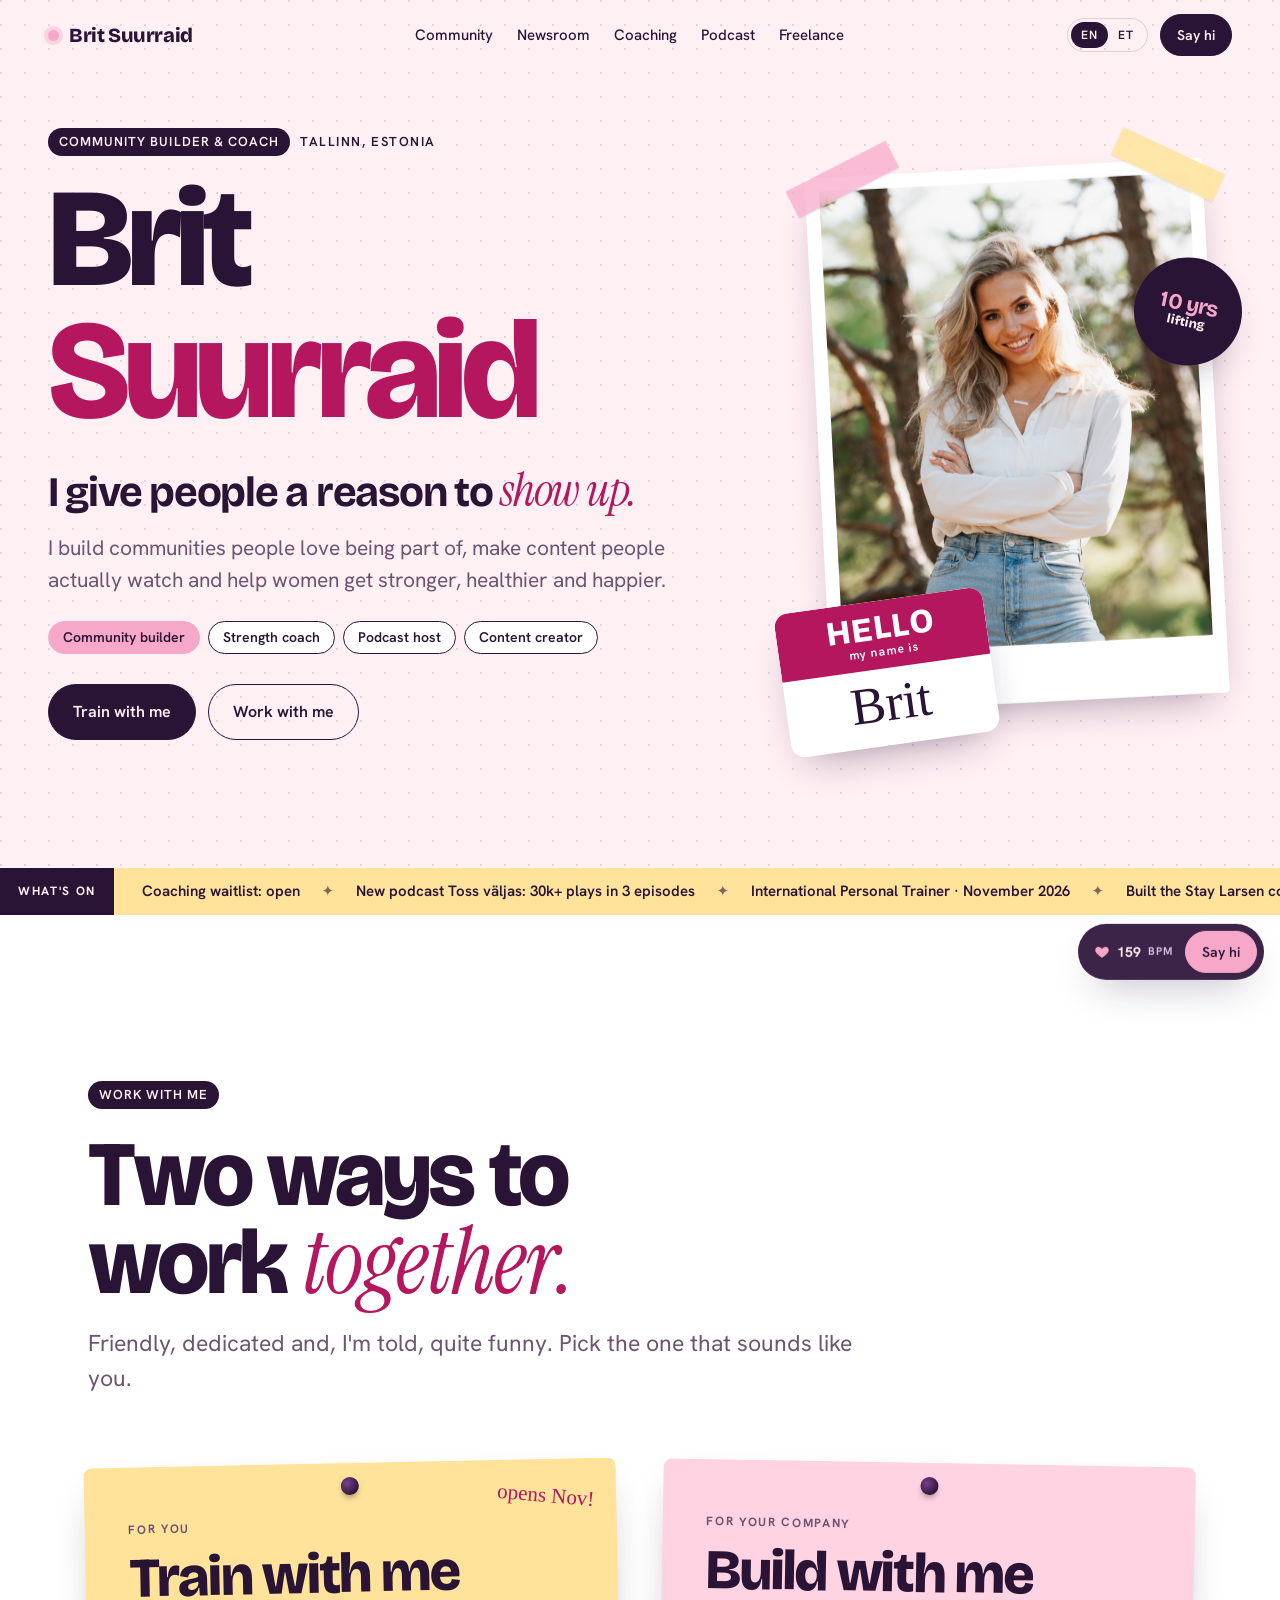
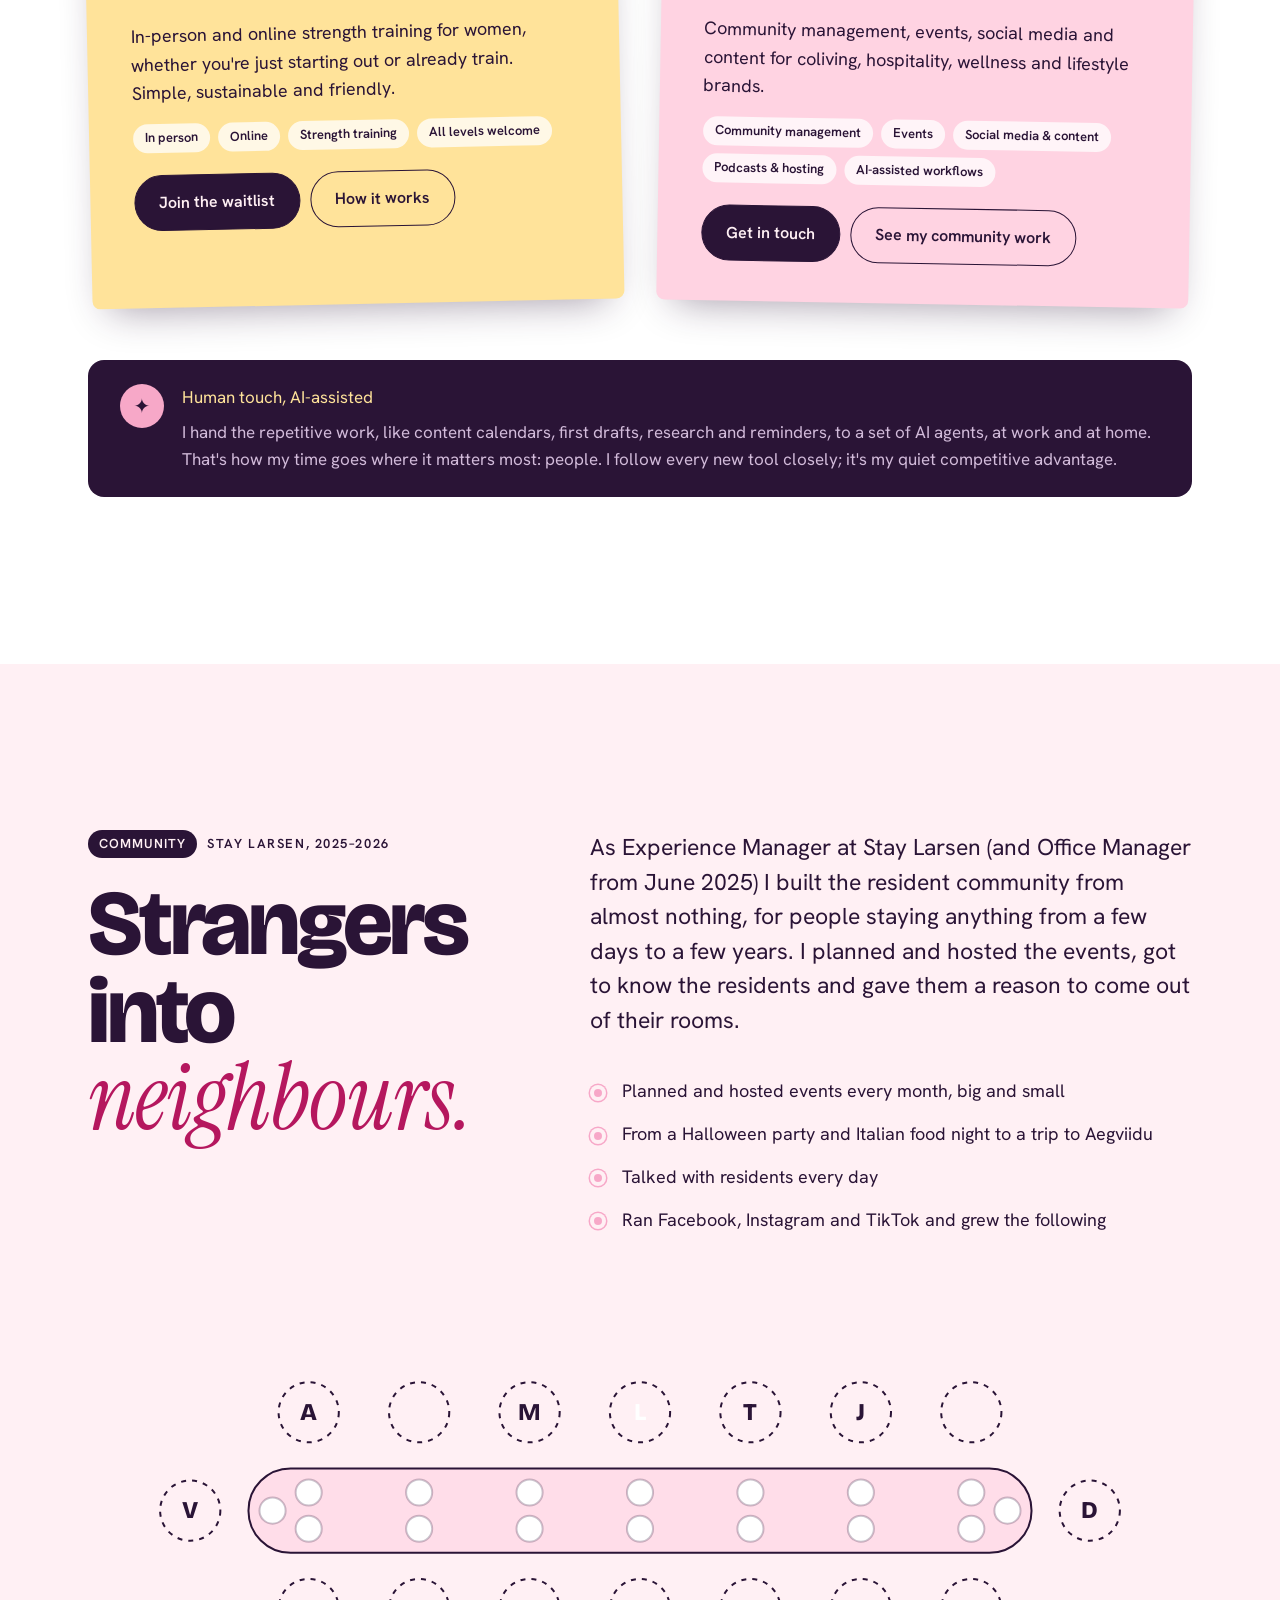
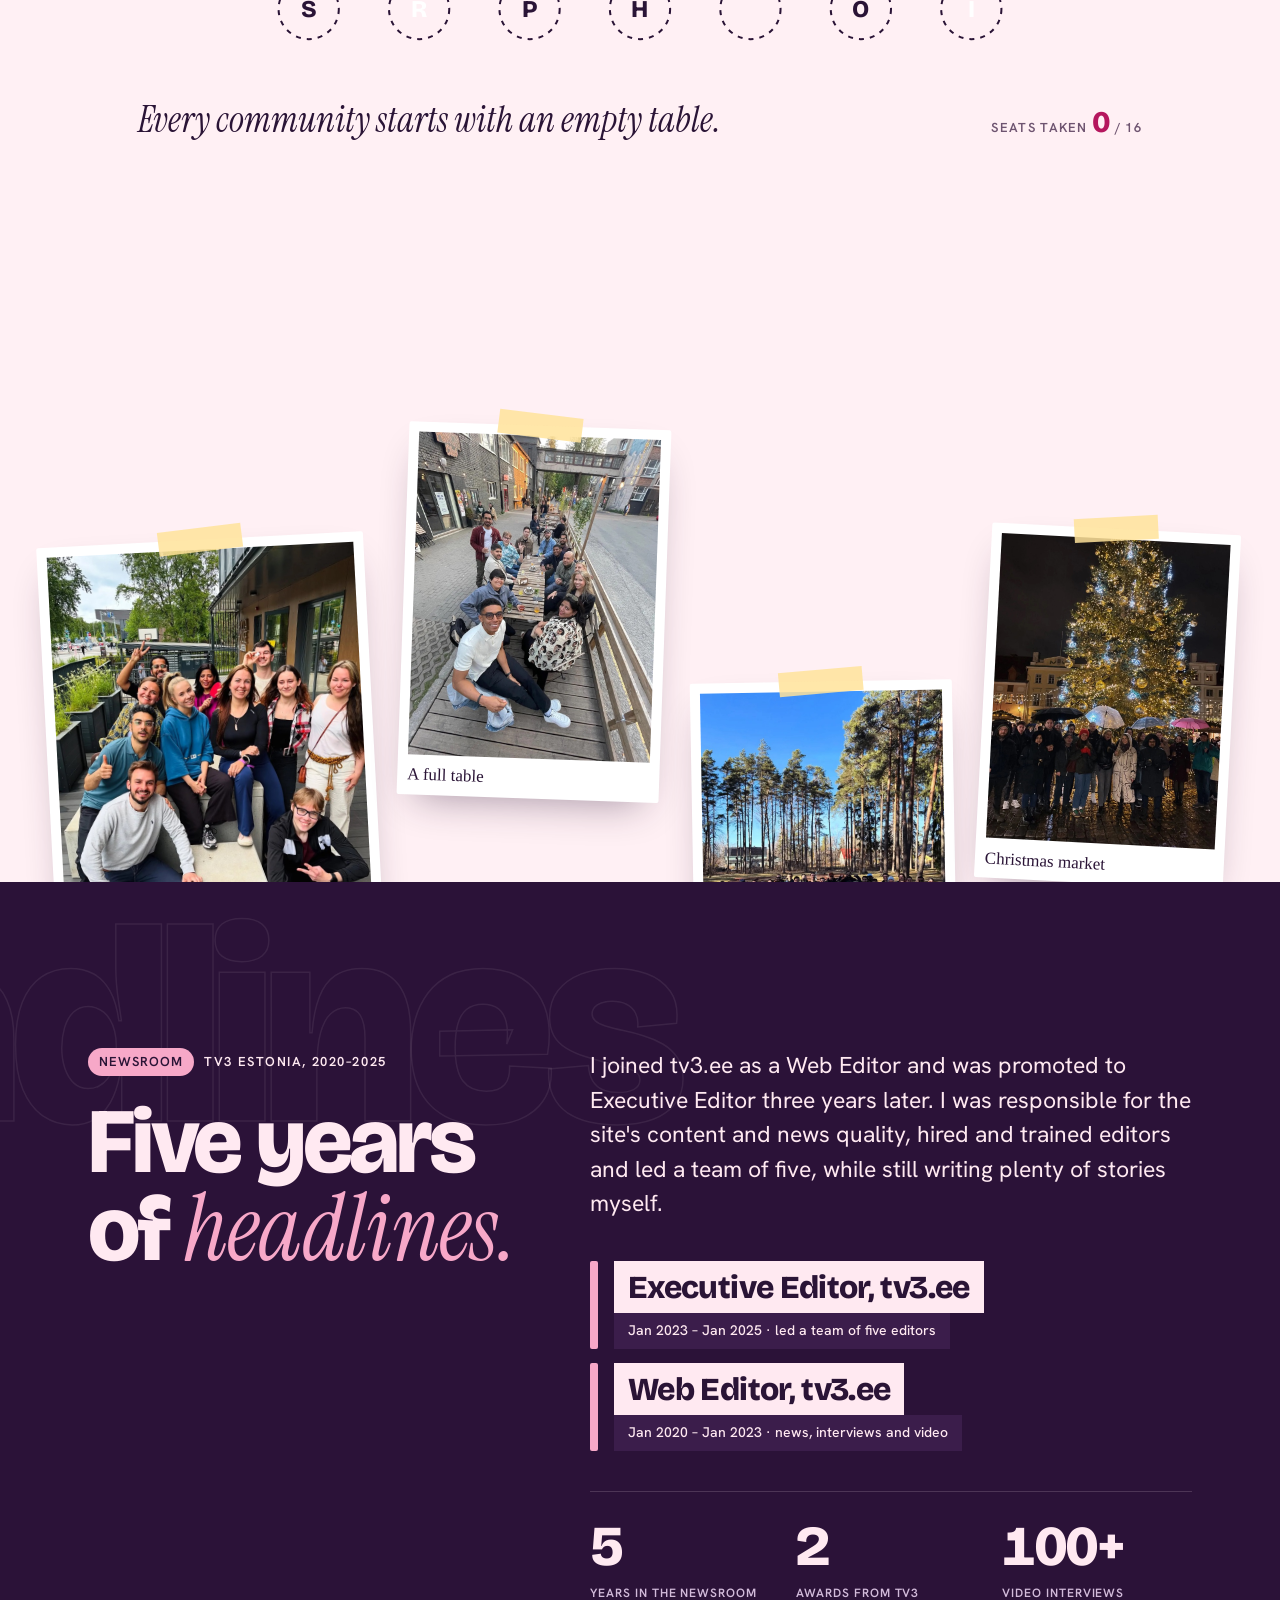
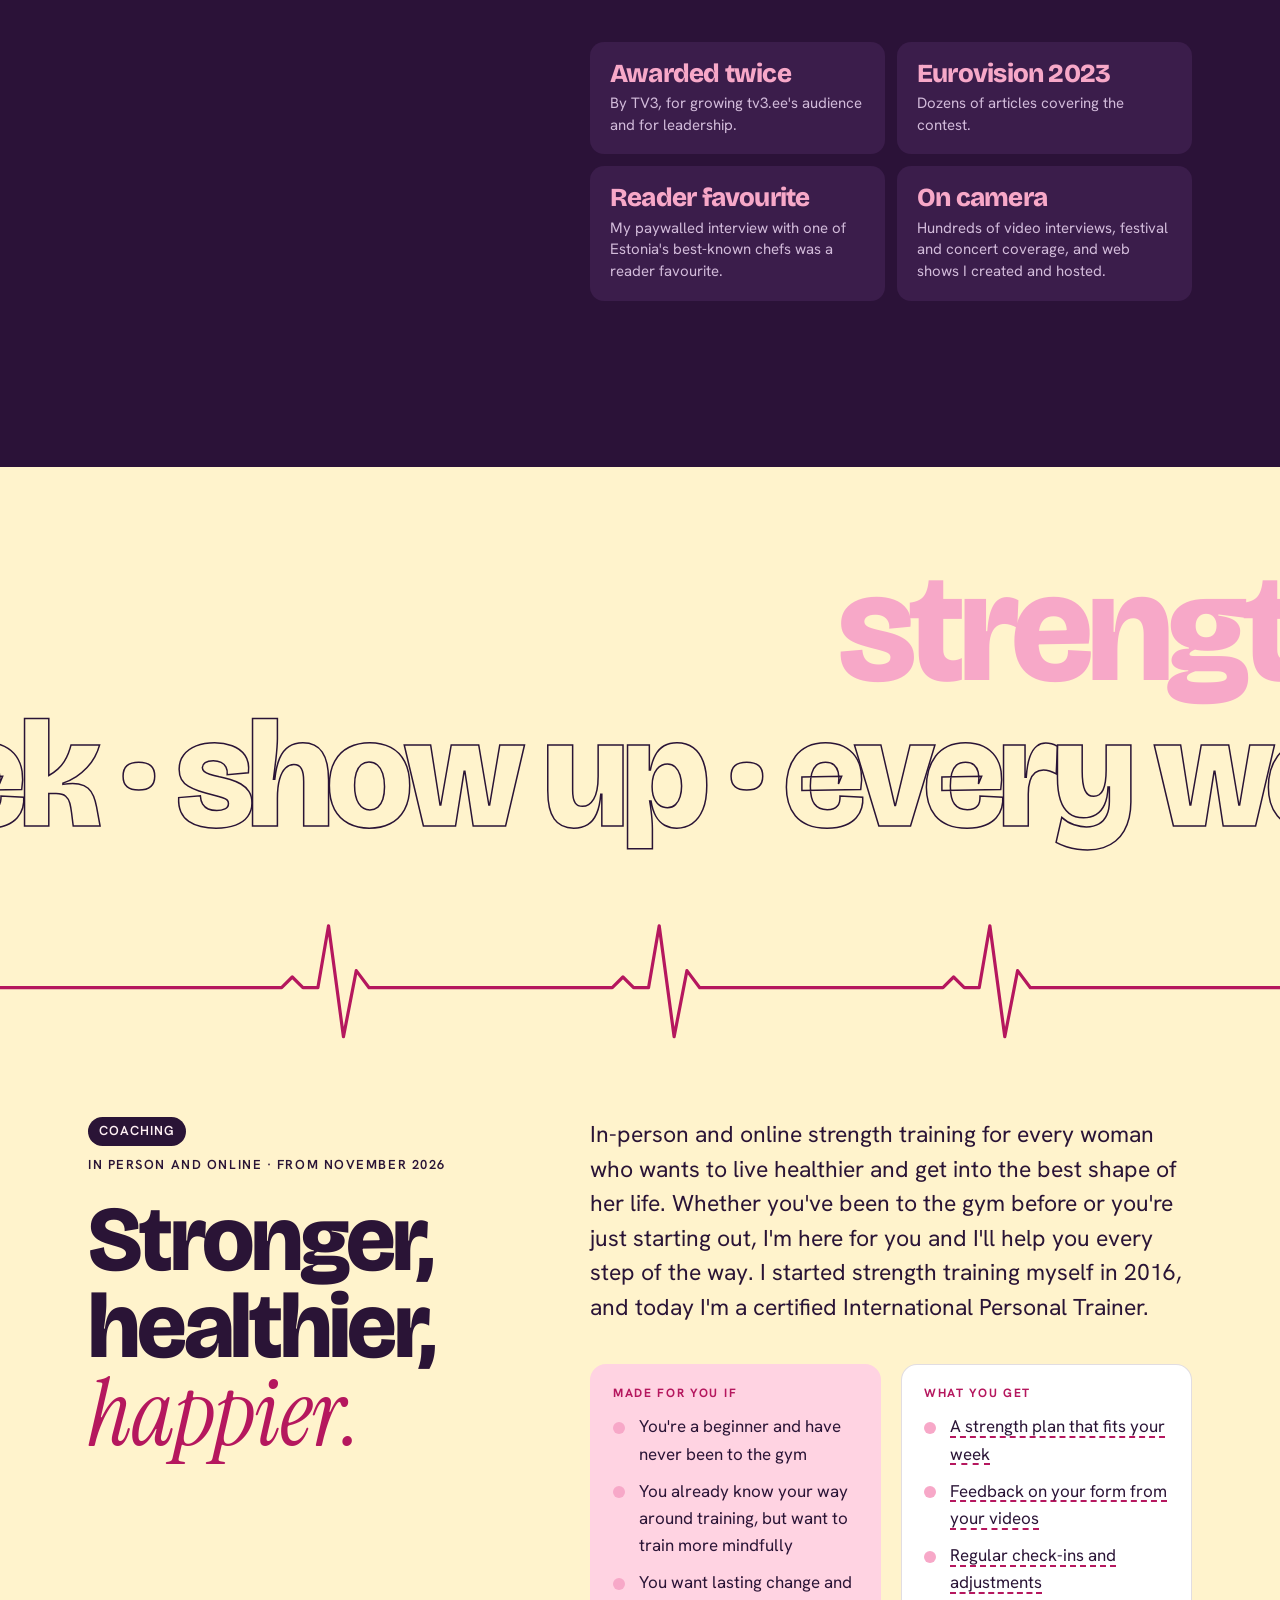
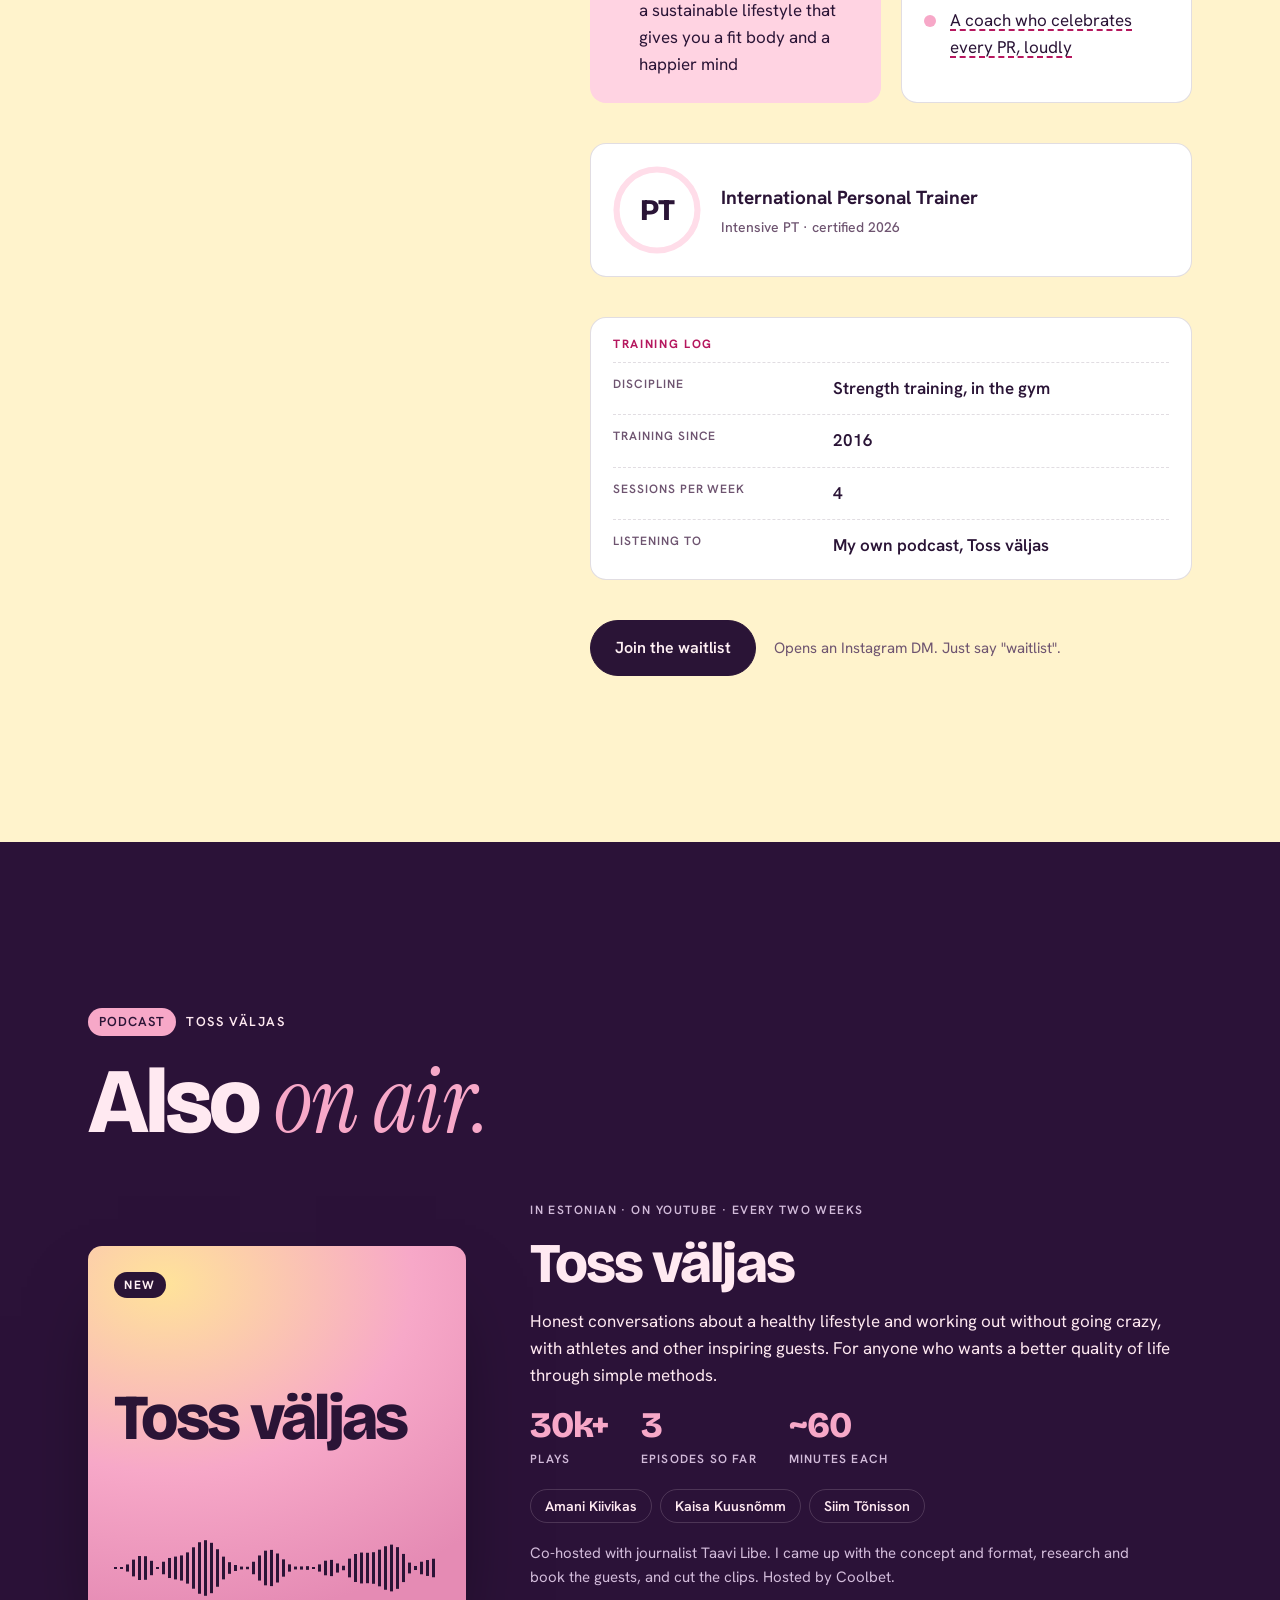
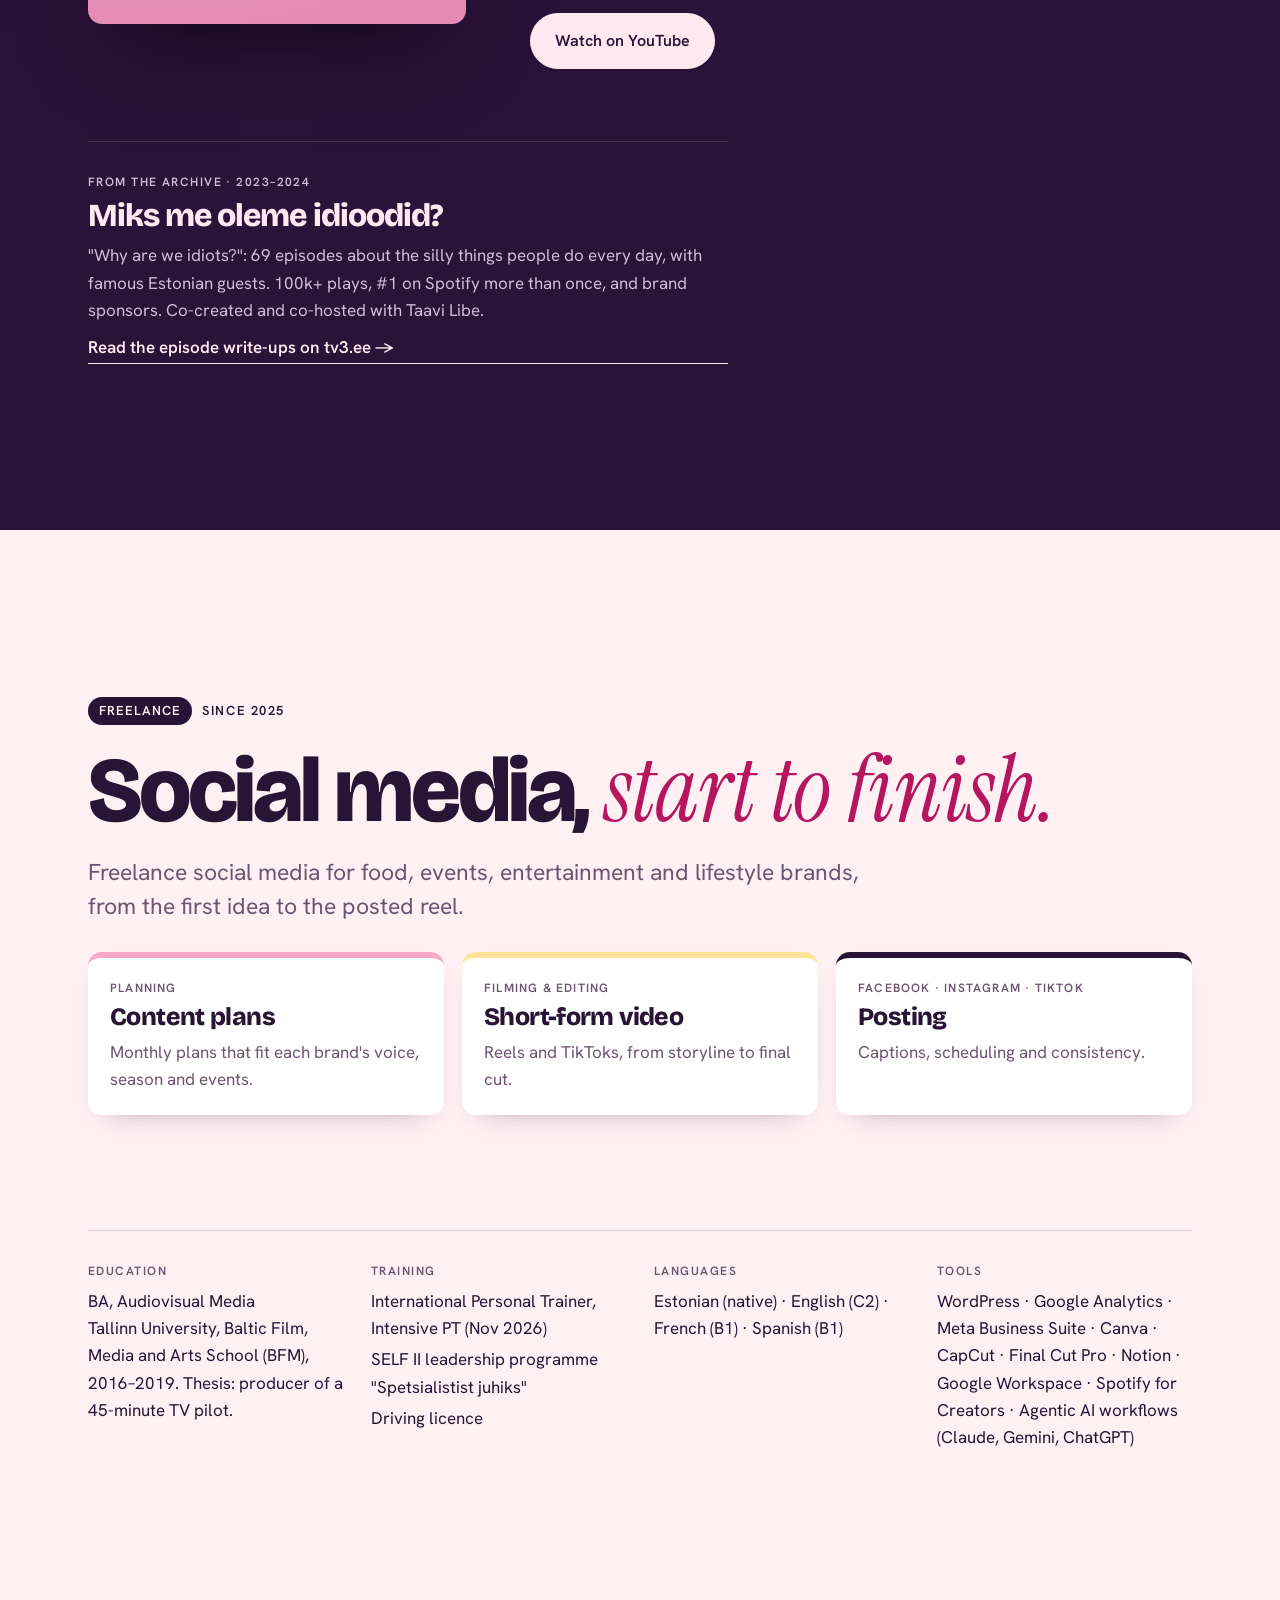
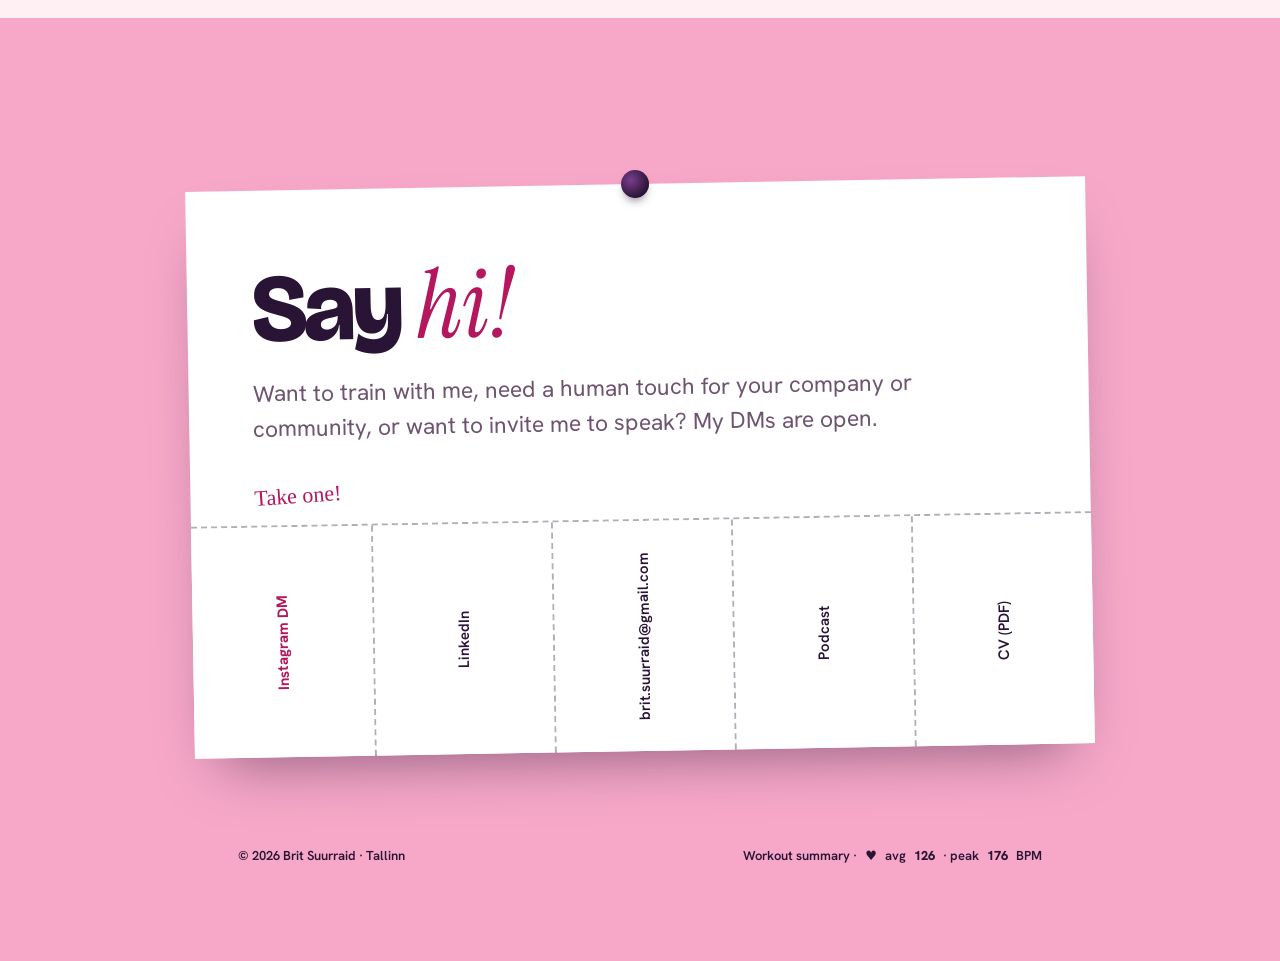
==== index.html @ 36152c57 "Stay Larsen section: drop numbers, focus on what Brit did; remove unused stat stickers" ====
<!doctype html>
<!-- prepared with love by @gcg -->
<html lang="en">
<head>
  <meta charset="utf-8">
  <meta name="viewport" content="width=device-width, initial-scale=1, viewport-fit=cover">
  <script>
    // First visit: follow the browser's language order. A saved EN/ET choice always wins.
    (function () {
      var pref; try { pref = localStorage.getItem('lang'); } catch (e) {}
      if (!pref) {
        var langs = navigator.languages || [navigator.language || ''];
        for (var i = 0; i < langs.length; i++) {
          var l = String(langs[i]).toLowerCase().split('-')[0];
          if (l === 'et' || l === 'en') { pref = l; break; }
        }
      }
      // Arriving from another page on this site (the EN switch) counts as a choice even when storage is blocked.
      if (pref === 'et' && document.referrer.indexOf(location.origin + '/') !== 0) location.replace('/et/' + location.search + location.hash);
    })();
  </script>
  <title>Brit Suurraid — Community builder &amp; strength coach</title>
  <meta name="description" content="Brit Suurraid: community builder in Tallinn, host of the fitness podcast Toss väljas and certified personal trainer. In-person and online strength coaching for women, plus community, events and content for brands.">
  <link rel="canonical" href="https://britsuurraid.com/">
  <link rel="alternate" hreflang="en" href="https://britsuurraid.com/">
  <link rel="alternate" hreflang="et" href="https://britsuurraid.com/et/">
  <link rel="alternate" hreflang="x-default" href="https://britsuurraid.com/">
  <meta name="theme-color" content="#FFF0F4">

  <meta property="og:type" content="website">
  <meta property="og:locale" content="en_GB">
  <meta property="og:locale:alternate" content="et_EE">
  <meta property="og:url" content="https://britsuurraid.com/">
  <meta property="og:title" content="Brit Suurraid — Community builder &amp; strength coach">
  <meta property="og:description" content="I give people a reason to show up. Community, content and strength coaching, in person and online.">
  <meta property="og:image" content="https://britsuurraid.com/assets/og.jpg">
  <meta property="og:image:width" content="1200">
  <meta property="og:image:height" content="630">
  <meta property="og:image:alt" content="Brit Suurraid, smiling, in a pine forest">
  <meta name="twitter:card" content="summary_large_image">

  <link rel="icon" href="/favicon.svg" type="image/svg+xml">
  <link rel="apple-touch-icon" href="/apple-touch-icon.png">
  <link rel="preconnect" href="https://fonts.googleapis.com">
  <link rel="preconnect" href="https://fonts.gstatic.com" crossorigin>
  <link rel="stylesheet" href="https://fonts.googleapis.com/css2?family=Bricolage+Grotesque:opsz,wght@12..96,700..800&family=Hanken+Grotesk:wght@400;500;600;700&family=Instrument+Serif:ital@1&family=Permanent+Marker&display=swap">
  <link rel="stylesheet" href="/styles.css">

  <script type="application/ld+json">
  {
    "@context": "https://schema.org",
    "@type": "Person",
    "@id": "https://britsuurraid.com/#person",
    "name": "Brit Suurraid",
    "url": "https://britsuurraid.com/",
    "image": "https://britsuurraid.com/assets/brit-portrait.jpg",
    "jobTitle": "Community builder",
    "knowsLanguage": ["et", "en", "fr", "es"],
    "alumniOf": { "@type": "CollegeOrUniversity", "name": "Tallinn University" },
    "address": { "@type": "PostalAddress", "addressLocality": "Tallinn", "addressCountry": "EE" },
    "sameAs": ["https://www.linkedin.com/in/brit-suurraid-0806b4287/", "https://www.instagram.com/britsuurraid/"]
  }
  </script>
  <script>document.documentElement.classList.add('js')</script>
</head>
<body>
  <a class="skip" href="#main">Skip to content</a>

  <header class="site-head" id="siteHead">
    <a class="wordmark" href="#top" aria-label="Brit Suurraid, back to top"><span class="dot" aria-hidden="true"></span>Brit Suurraid</a>
    <nav class="sections" aria-label="Sections">
      <ul class="nav-links">
        <li><a href="#community">Community</a></li>
        <li><a href="#newsroom">Newsroom</a></li>
        <li><a href="#coaching">Coaching</a></li>
        <li><a href="#podcast">Podcast</a></li>
        <li><a href="#clients">Freelance</a></li>
      </ul>
    </nav>
    <div class="head-right">
      <div class="lang" role="group" aria-label="Language">
        <a href="/" hreflang="en" lang="en" aria-current="page" data-lang="en">EN</a>
        <a href="/et/" hreflang="et" lang="et" data-lang="et">ET</a>
      </div>
      <a class="btn btn-small" href="#contact">Say hi</a>
    </div>
  </header>

  <main id="main">

    <!-- ============ HERO ============ -->
    <section class="hero" id="top">
      <div class="hero-grid">
        <div class="hero-copy">
          <p class="eyebrow load" style="--d:0"><span class="tag">Community builder &amp; coach</span> Tallinn, Estonia</p>
          <h1 class="hero-name" aria-label="Brit Suurraid">
            <span class="line"><span class="load" style="--d:1">Brit</span></span>
            <span class="line"><span class="load" style="--d:2">Suurraid</span></span>
          </h1>
          <p class="statement load" style="--d:3">I give people a reason to <em>show up.</em></p>
          <p class="hero-lede load" style="--d:4">I build communities people love being part of, make content people actually watch and help women get stronger, healthier and happier.</p>
          <ul class="roles load" style="--d:5" aria-label="Roles">
            <li>Community builder</li><li>Strength coach</li><li>Podcast host</li><li>Content creator</li>
          </ul>
          <div class="hero-cta load" style="--d:6">
            <a class="btn" href="#coaching">Train with me</a>
            <a class="btn btn-ghost" href="#work">Work with me</a>
          </div>
        </div>

        <div class="snap" data-parallax="0.05">
          <figure class="polaroid load" style="--d:2">
            <span class="tape t-l" aria-hidden="true"></span><span class="tape t-r" aria-hidden="true"></span>
            <img src="/assets/brit-portrait.jpg" width="1101" height="1652" alt="Brit Suurraid, smiling, arms crossed, in a pine forest" fetchpriority="high">
          </figure>
          <div class="nt-wrap" data-parallax="0.14" aria-hidden="true">
            <div class="name-tag load" style="--d:5">
              <div class="nt-top"><span class="nt-hello">HELLO</span><span class="nt-sub">my name is</span></div>
              <span class="nt-name">Brit</span>
            </div>
          </div>
          <div class="st-wrap" data-parallax="0.22" aria-hidden="true">
            <div class="sticker load" style="--d:7"><span><b>10 yrs</b> lifting</span></div>
          </div>
        </div>
      </div>
    </section>

    <!-- ============ WHAT'S ON ============ -->
    <div class="ticker" role="region" aria-label="What's on">
      <button class="ticker-badge" type="button" aria-pressed="false" aria-label="What's on: pause motion">What's on</button>
      <div class="ticker-window">
        <ul class="ticker-track">
          <li>Coaching waitlist: open</li>
          <li>New podcast Toss väljas: 30k+ plays in 3 episodes</li>
          <li>International Personal Trainer · November 2026</li>
          <li>Built the Stay Larsen community from scratch</li>
          <li>Awarded twice at TV3 Estonia</li>
          <li>Freelance social media for food, events and lifestyle brands</li>
          <li>10 years of strength training</li>
          <li>Human touch, AI-assisted</li>
        </ul>
      </div>
    </div>

    <!-- ============ TWO WAYS TO WORK TOGETHER ============ -->
    <section class="chapter work" id="work" aria-labelledby="h-work">
      <div class="wrap">
        <header class="work-head reveal">
          <p class="eyebrow"><span class="tag">Work with me</span></p>
          <h2 id="h-work" class="display">Two ways to work <em class="serif">together.</em></h2>
          <p class="lead">Friendly, dedicated and, I'm told, quite funny. Pick the one that sounds like you.</p>
        </header>
        <div class="fork">
          <article class="fork-card reveal" style="--r:-1.2deg; --c: var(--butter)">
            <span class="scribble" aria-hidden="true">opens Nov!</span>
            <p class="for">For you</p>
            <h3>Train with me</h3>
            <p>In-person and online strength training for women, whether you're just starting out or already train. Simple, sustainable and friendly.</p>
            <ul class="chip-row" aria-label="Coaching at a glance"><li>In person</li><li>Online</li><li>Strength training</li><li>All levels welcome</li></ul>
            <div class="actions">
              <a class="btn" href="https://ig.me/m/britsuurraid" target="_blank" rel="noopener">Join the waitlist</a>
              <a class="btn btn-ghost" href="#coaching">How it works</a>
            </div>
          </article>
          <article class="fork-card reveal" style="--r:1deg; --d:1; --c: var(--pink-soft)">
            <p class="for">For your company</p>
            <h3>Build with me</h3>
            <p>Community management, events, social media and content for coliving, hospitality, wellness and lifestyle brands.</p>
            <ul class="chip-row" aria-label="Services"><li>Community management</li><li>Events</li><li>Social media &amp; content</li><li>Podcasts &amp; hosting</li><li>AI-assisted workflows</li></ul>
            <div class="actions">
              <a class="btn" href="https://www.linkedin.com/in/brit-suurraid-0806b4287/" target="_blank" rel="noopener">Get in touch</a>
              <a class="btn btn-ghost" href="#community">See my community work</a>
            </div>
          </article>
        </div>
        <aside class="ai-note reveal">
          <span class="ai-mark" aria-hidden="true">✦</span>
          <div>
            <p class="for">Human touch, AI-assisted</p>
            <p>I hand the repetitive work, like content calendars, first drafts, research and reminders, to a set of AI agents, at work and at home. That's how my time goes where it matters most: people. I follow every new tool closely; it's my quiet competitive advantage.</p>
          </div>
        </aside>
      </div>
    </section>

    <!-- ============ COMMUNITY ============ -->
    <section class="chapter paper" id="community" aria-labelledby="h-community">
      <div class="wrap split">
        <header class="chapter-head reveal">
          <p class="eyebrow"><span class="tag">Community</span> Stay Larsen, 2025–2026</p>
          <h2 id="h-community" class="display">Strangers into <em class="serif">neighbours.</em></h2>
        </header>
        <div class="chapter-body">
          <p class="lead reveal">As Experience Manager at Stay Larsen (and Office Manager from June 2025) I built the resident community from almost nothing, for people staying anything from a few days to a few years. I planned and hosted the events, got to know the residents and gave them a reason to come out of their rooms.</p>
          <ul class="ticks reveal">
            <li>Planned and hosted events every month, big and small</li>
            <li>From a Halloween party and Italian food night to a trip to Aegviidu</li>
            <li>Talked with residents every day</li>
            <li>Ran Facebook, Instagram and TikTok and grew the following</li>
          </ul>
        </div>
      </div>

      <div class="table-block" data-table>
        <svg class="long-table" viewBox="0 0 1000 320" aria-hidden="true"><rect class="lt-top" x="110" y="118" width="780" height="84" rx="42"/><circle class="plate" cx="170" cy="142" r="13"/><circle class="plate" cx="170" cy="178" r="13"/><circle class="plate" cx="280" cy="142" r="13"/><circle class="plate" cx="280" cy="178" r="13"/><circle class="plate" cx="390" cy="142" r="13"/><circle class="plate" cx="390" cy="178" r="13"/><circle class="plate" cx="500" cy="142" r="13"/><circle class="plate" cx="500" cy="178" r="13"/><circle class="plate" cx="610" cy="142" r="13"/><circle class="plate" cx="610" cy="178" r="13"/><circle class="plate" cx="720" cy="142" r="13"/><circle class="plate" cx="720" cy="178" r="13"/><circle class="plate" cx="830" cy="142" r="13"/><circle class="plate" cx="830" cy="178" r="13"/><circle class="plate" cx="134" cy="160" r="13"/><circle class="plate" cx="866" cy="160" r="13"/><g class="seat" data-order="10" style="--c:var(--pink); --t:var(--ink)"><circle class="chair" cx="170" cy="62" r="30"/><text x="170" y="62">A</text></g><g class="seat" data-order="6" style="--c:var(--ink); --t:var(--blush)"><circle class="chair" cx="280" cy="62" r="30"/><text x="280" y="62">K</text></g><g class="seat" data-order="2" style="--c:var(--butter); --t:var(--ink)"><circle class="chair" cx="390" cy="62" r="30"/><text x="390" y="62">M</text></g><g class="seat" data-order="0" style="--c:var(--pink-deep); --t:#fff"><circle class="chair" cx="500" cy="62" r="30"/><text x="500" y="62">L</text></g><g class="seat" data-order="4" style="--c:var(--pink-soft); --t:var(--ink)"><circle class="chair" cx="610" cy="62" r="30"/><text x="610" y="62">T</text></g><g class="seat" data-order="8" style="--c:var(--pink); --t:var(--ink)"><circle class="chair" cx="720" cy="62" r="30"/><text x="720" y="62">J</text></g><g class="seat" data-order="12" style="--c:var(--ink); --t:var(--blush)"><circle class="chair" cx="830" cy="62" r="30"/><text x="830" y="62">E</text></g><g class="seat" data-order="13" style="--c:var(--butter); --t:var(--ink)"><circle class="chair" cx="170" cy="258" r="30"/><text x="170" y="258">S</text></g><g class="seat" data-order="9" style="--c:var(--pink-deep); --t:#fff"><circle class="chair" cx="280" cy="258" r="30"/><text x="280" y="258">R</text></g><g class="seat" data-order="5" style="--c:var(--pink-soft); --t:var(--ink)"><circle class="chair" cx="390" cy="258" r="30"/><text x="390" y="258">P</text></g><g class="seat" data-order="1" style="--c:var(--pink); --t:var(--ink)"><circle class="chair" cx="500" cy="258" r="30"/><text x="500" y="258">H</text></g><g class="seat" data-order="3" style="--c:var(--ink); --t:var(--blush)"><circle class="chair" cx="610" cy="258" r="30"/><text x="610" y="258">N</text></g><g class="seat" data-order="7" style="--c:var(--butter); --t:var(--ink)"><circle class="chair" cx="720" cy="258" r="30"/><text x="720" y="258">O</text></g><g class="seat" data-order="11" style="--c:var(--pink-deep); --t:#fff"><circle class="chair" cx="830" cy="258" r="30"/><text x="830" y="258">I</text></g><g class="seat" data-order="14" style="--c:var(--pink-soft); --t:var(--ink)"><circle class="chair" cx="52" cy="160" r="30"/><text x="52" y="160">V</text></g><g class="seat" data-order="15" style="--c:var(--pink); --t:var(--ink)"><circle class="chair" cx="948" cy="160" r="30"/><text x="948" y="160">D</text></g></svg>
        <div class="table-cap">
          <p class="quote">Every community starts with an empty table.</p>
          <p class="seat-count" aria-hidden="true">Seats taken <b id="seatCount">0</b> / 16</p>
        </div>
      </div>

      <div class="mosaic" role="group" aria-label="Community event photos">
        <figure class="m1" data-parallax="0.16"><div class="pola" style="--r:-3deg"><img src="/assets/community-pingpong.jpg" width="750" height="1000" alt="Stay Larsen residents gathered outside Rocca House, one holding a ping-pong paddle and another a ball" loading="lazy" decoding="async"><figcaption>Ping-pong at Rocca House</figcaption></div></figure>
        <figure class="m2" data-parallax="0.06"><div class="pola" style="--r:2deg; --tr:5deg"><img src="/assets/community-long-table.jpg" width="750" height="1000" alt="Residents around a long outdoor table with drinks on a summer evening" loading="lazy" decoding="async"><figcaption>A full table</figcaption></div></figure>
        <figure class="m3" data-parallax="0.24"><div class="pola" style="--r:-1deg"><img src="/assets/aegviidu-trip.jpg" width="750" height="1000" alt="A big group of Stay Larsen residents posing together among tall pines in Aegviidu" loading="lazy" decoding="async"><figcaption>Trip to Aegviidu</figcaption></div></figure>
        <figure class="m4" data-parallax="0.1"><div class="pola" style="--r:3deg; --tr:-6deg"><img src="/assets/community-christmas.jpg" width="750" height="1000" alt="Stay Larsen residents under umbrellas in front of the Christmas tree on Tallinn Town Hall Square" loading="lazy" decoding="async"><figcaption>Christmas market</figcaption></div></figure>
      </div>
    </section>

    <!-- ============ NEWSROOM ============ -->
    <section class="chapter night" id="newsroom" aria-labelledby="h-newsroom">
      <div class="drift-word" aria-hidden="true" data-drift="0.35">headlines</div>
      <div class="wrap split">
        <header class="chapter-head reveal">
          <p class="eyebrow"><span class="tag">Newsroom</span> TV3 Estonia, 2020–2025</p>
          <h2 id="h-newsroom" class="display">Five years of <em class="serif">headlines.</em></h2>
        </header>
        <div class="chapter-body">
          <p class="lead reveal">I joined tv3.ee as a Web Editor and was promoted to Executive Editor three years later. I was responsible for the site's content and news quality, hired and trained editors and led a team of five, while still writing plenty of stories myself.</p>
          <ol class="lower-thirds" aria-label="Roles at TV3 Estonia">
            <li class="reveal">
              <span class="lt-bar"></span>
              <span class="lt-title">Executive Editor, tv3.ee</span>
              <span class="lt-sub">Jan 2023 – Jan 2025 · led a team of five editors</span>
            </li>
            <li class="reveal" style="--d:1">
              <span class="lt-bar"></span>
              <span class="lt-title">Web Editor, tv3.ee</span>
              <span class="lt-sub">Jan 2020 – Jan 2023 · news, interviews and video</span>
            </li>
          </ol>
          <dl class="stats">
            <div class="stat reveal"><dt>Years in the newsroom</dt><dd>5</dd></div>
            <div class="stat reveal" style="--d:1"><dt>Awards from TV3</dt><dd>2</dd></div>
            <div class="stat reveal" style="--d:2"><dt>Video interviews</dt><dd>100+</dd></div>
          </dl>
          <ul class="highlights">
            <li class="reveal"><b>Awarded twice</b><span>By TV3, for growing tv3.ee's audience and for leadership.</span></li>
            <li class="reveal" style="--d:1"><b>Eurovision 2023</b><span>Dozens of articles covering the contest.</span></li>
            <li class="reveal" style="--d:2"><b>Reader favourite</b><span>My paywalled interview with one of Estonia's best-known chefs was a reader favourite.</span></li>
            <li class="reveal" style="--d:3"><b>On camera</b><span>Hundreds of video interviews, festival and concert coverage, and web shows I created and hosted.</span></li>
          </ul>
        </div>
      </div>
    </section>

    <!-- ============ COACHING ============ -->
    <section class="chapter paper training butterzone" id="coaching" aria-labelledby="h-coaching">
      <div class="marquee-rows" aria-hidden="true">
        <div class="mrow" data-drift="-0.6">strength · consistency · strength · consistency ·</div>
        <div class="mrow outline" data-drift="0.6">show up · every week · show up · every week ·</div>
      </div>
      <svg class="ecg reveal" viewBox="0 0 1200 120" aria-hidden="true"><path pathLength="1" d="M0 70 H250 l14 0 l10 -10 l10 10 l14 0 l10 -58 l14 104 l12 -62 l12 16 H560 l14 0 l10 -10 l10 10 l14 0 l10 -58 l14 104 l12 -62 l12 16 H870 l14 0 l10 -10 l10 10 l14 0 l10 -58 l14 104 l12 -62 l12 16 H1200"/></svg>
      <div class="wrap split">
        <header class="chapter-head reveal">
          <p class="eyebrow"><span class="tag">Coaching</span> In person and online · from November 2026</p>
          <h2 id="h-coaching" class="display">Stronger, healthier, <em class="serif">happier.</em></h2>
        </header>
        <div class="chapter-body">
          <p class="lead reveal">In-person and online strength training for every woman who wants to live healthier and get into the best shape of her life. Whether you've been to the gym before or you're just starting out, I'm here for you and I'll help you every step of the way. I started strength training myself in 2016, and today I'm a certified International Personal Trainer.</p>
          <div class="offer-cols">
            <div class="offer-box soft reveal">
              <h3>Made for you if</h3>
              <ul>
                <li>You're a beginner and have never been to the gym</li>
                <li>You already know your way around training, but want to train more mindfully</li>
                <li>You want lasting change and a sustainable lifestyle that gives you a fit body and a happier mind</li>
              </ul>
            </div>
            <div class="offer-box reveal" style="--d:1">
              <h3>What you get</h3>
              <ul class="todo" title="Confirm the package with Brit before launch">
                <li>A strength plan that fits your week</li>
                <li>Feedback on your form from your videos</li>
                <li>Regular check-ins and adjustments</li>
                <li>A coach who celebrates every PR, loudly</li>
              </ul>
            </div>
          </div>
          <div class="cert reveal">
            <span class="cert-seal" aria-hidden="true"><svg class="ring" viewBox="0 0 100 100" data-ring><circle class="ring-bg" cx="50" cy="50" r="46"/><circle class="ring-fg" cx="50" cy="50" r="46"/></svg><span>PT</span></span>
            <div>
              <p class="cert-name">International Personal Trainer</p>
              <p class="cert-meta">Intensive PT · certified 2026</p>
            </div>
          </div>
          <div class="log reveal">
            <p class="log-title">Training log</p>
            <dl>
              <div><dt>Discipline</dt><dd>Strength training, in the gym</dd></div>
              <div><dt>Training since</dt><dd>2016</dd></div>
              <div><dt>Sessions per week</dt><dd>4</dd></div>
              <div><dt>Listening to</dt><dd>My own podcast, Toss väljas</dd></div>
            </dl>
          </div>
          <div class="coach-cta reveal">
            <a class="btn" href="https://ig.me/m/britsuurraid" target="_blank" rel="noopener">Join the waitlist</a>
            <span class="hint">Opens an Instagram DM. Just say "waitlist".</span>
          </div>
        </div>
      </div>
    </section>

    <!-- ============ PODCAST ============ -->
    <section class="chapter night" id="podcast" aria-labelledby="h-podcast">
      <div class="wrap">
        <header class="chapter-head center-ish reveal">
          <p class="eyebrow"><span class="tag">Podcast</span> Toss väljas</p>
          <h2 id="h-podcast" class="display">Also <em class="serif">on air.</em></h2>
        </header>
        <article class="pod-feature reveal">
          <div class="pod-cover" aria-hidden="true">
            <div class="pod-cover-inner">
              <span class="pod-cover-tag">New</span>
              <span class="pod-cover-title">Toss väljas</span>
              <canvas class="wave" id="coverWave"></canvas>
            </div>
          </div>
          <div class="pod-info">
            <p class="kicker">In Estonian · on YouTube · every two weeks</p>
            <h3 class="pod-title" lang="et">Toss väljas</h3>
            <p>Honest conversations about a healthy lifestyle and working out without going crazy, with athletes and other inspiring guests. For anyone who wants a better quality of life through simple methods.</p>
            <div class="pod-stats">
              <div><b>30k+</b><span>plays</span></div>
              <div><b>3</b><span>episodes so far</span></div>
              <div><b>~60</b><span>minutes each</span></div>
            </div>
            <ul class="guests" aria-label="Guests so far"><li>Amani Kiivikas</li><li>Kaisa Kuusnõmm</li><li>Siim Tõnisson</li></ul>
            <p class="pod-credit">Co-hosted with journalist Taavi Libe. I came up with the concept and format, research and book the guests, and cut the clips. Hosted by Coolbet.</p>
            <div class="listen">
              <a class="btn btn-light" href="https://www.youtube.com/@coolbeteesti/videos" target="_blank" rel="noopener">Watch on YouTube</a>
            </div>
          </div>
        </article>
        <article class="pod-archive reveal">
          <p class="kicker">From the archive · 2023–2024</p>
          <h3><span lang="et">Miks me oleme idioodid?</span></h3>
          <p>"Why are we idiots?": 69 episodes about the silly things people do every day, with famous Estonian guests. 100k+ plays, #1 on Spotify more than once, and brand sponsors. Co-created and co-hosted with Taavi Libe.</p>
          <a class="text-link" href="https://www.tv3.ee/3-portaal/podcast/miks-me-oleme-idioodid/" rel="noopener">Read the episode write-ups on tv3.ee <span aria-hidden="true">→</span></a>
        </article>
      </div>
    </section>

    <!-- ============ FREELANCE ============ -->
    <section class="chapter paper" id="clients" aria-labelledby="h-clients">
      <div class="wrap">
        <header class="chapter-head reveal">
          <p class="eyebrow"><span class="tag">Freelance</span> Since 2025</p>
          <h2 id="h-clients" class="display">Social media, <em class="serif">start to finish.</em></h2>
          <p class="lead" style="margin-top: 20px; color: var(--muted-ink);">Freelance social media for food, events, entertainment and lifestyle brands, from the first idea to the posted reel.</p>
        </header>
        <div class="clients">
          <article class="client reveal"><p class="meta">Planning</p><h3>Content plans</h3><p>Monthly plans that fit each brand's voice, season and events.</p></article>
          <article class="client reveal" style="--d:1; --c: var(--butter)"><p class="meta">Filming &amp; editing</p><h3>Short-form video</h3><p>Reels and TikToks, from storyline to final cut.</p></article>
          <article class="client reveal" style="--d:2; --c: var(--ink)"><p class="meta">Facebook · Instagram · TikTok</p><h3>Posting</h3><p>Captions, scheduling and consistency.</p></article>
        </div>
        <div class="background reveal">
          <div>
            <h3 class="mini">Education</h3>
            <p>BA, Audiovisual Media<br>Tallinn University, Baltic Film, Media and Arts School (BFM), 2016–2019. Thesis: producer of a 45-minute TV pilot.</p>
          </div>
          <div>
            <h3 class="mini">Training</h3>
            <ul><li>International Personal Trainer, Intensive PT (Nov 2026)</li><li>SELF II leadership programme <span lang="et">"Spetsialistist juhiks"</span></li><li>Driving licence</li></ul>
          </div>
          <div>
            <h3 class="mini">Languages</h3>
            <p>Estonian (native) · English (C2) · French (B1) · Spanish (B1)</p>
          </div>
          <div>
            <h3 class="mini">Tools</h3>
            <p>WordPress · Google Analytics · Meta Business Suite · Canva · CapCut · Final Cut Pro · Notion · Google Workspace · Spotify for Creators · Agentic AI workflows (Claude, Gemini, ChatGPT)</p>
          </div>
        </div>
      </div>
    </section>

    <!-- ============ CONTACT: flyer with a form and tear-off strips ============ -->
    <section class="chapter contact" id="contact" aria-labelledby="h-contact">
      <div class="wrap">
        <div class="flyer reveal">
          <span class="pin" aria-hidden="true"></span>
          <h2 id="h-contact" class="display contact-title">Say <em class="serif">hi!</em></h2>
          <p class="lead">Want to train with me, need a human touch for your company or community, or want to invite me to speak? My DMs are open.</p>
          <p class="take-one" aria-hidden="true">Take one!</p>
          <ul class="tearoffs" aria-label="Contact">
            <li><a class="mail" href="https://ig.me/m/britsuurraid" target="_blank" rel="noopener"><span>Instagram DM</span></a></li>
            <li><a href="https://www.linkedin.com/in/brit-suurraid-0806b4287/" target="_blank" rel="noopener"><span>LinkedIn</span></a></li>
            <li><a href="mailto:brit.suurraid@gmail.com"><span>brit.suurraid@gmail.com</span></a></li>
            <li><a href="https://www.youtube.com/@coolbeteesti/videos" target="_blank" rel="noopener"><span>Podcast</span></a></li>
            <li><a href="/assets/Brit-Suurraid-CV-public.pdf"><span>CV (PDF)</span></a></li>
          </ul>
        </div>
      </div>
      <footer class="site-foot">
        <span>© 2026 Brit Suurraid · Tallinn</span>
        <span class="summary">Workout summary · <span aria-hidden="true">♥</span> avg <b id="avgBpm">62</b> · peak <b id="maxBpm">62</b> BPM</span>
      </footer>
    </section>
  </main>

  <!-- Floating pulse: a live "heart rate" that rises with scroll speed -->
  <div class="pulse" id="pulse">
    <span class="pulse-hr" aria-hidden="true" title="heart rate"><svg class="heart" viewBox="0 0 24 24"><path d="M12 21s-7.5-4.6-9.6-9.2C.9 8.4 3 4.5 6.7 4.5c2.1 0 3.6 1.2 5.3 3.1 1.7-1.9 3.2-3.1 5.3-3.1 3.7 0 5.8 3.9 4.3 7.3C19.5 16.4 12 21 12 21z"/></svg><span id="pulseBpm">62</span><small>BPM</small></span>
    <a class="btn" href="#contact">Say hi</a>
  </div>

  <script src="/main.js" defer onerror="document.documentElement.classList.remove('js')"></script>
</body>
</html>
---- styles.css ----
/* Brit Suurraid: "I give people a reason to show up."
   A community noticeboard in pastel pink and butter yellow: name tags, taped polaroids, pinned cards,
   stickers, a long table that fills up as you scroll, and a tear-off flyer at the end. */
:root {
  --blush: #FFF0F4;
  --blush-2: #FFDDE9;
  --paper: #FFFFFF;
  --pink: #F7A8C8;        /* pastel pink: fills, stickers, accents on dark (9:1 under ink) */
  --pink-deep: #B5175E;   /* pink text on light (5.8:1 on blush) */
  --pink-soft: #FFD3E2;
  --butter: #FFE39A;      /* pastel yellow */
  --butter-soft: #FFF3CC;
  --ink: #2A1436;
  --muted-ink: #6E5470;
  --night: #2B1238;
  --night-2: #3B1D4B;
  --on-night: #FFE9F1;
  --muted-night: #D2BBDA;
  --line-ink: rgba(42, 20, 54, .14);
  --line-night: rgba(255, 233, 241, .16);

  --display: "Bricolage Grotesque", "Arial Rounded MT Bold", "Helvetica Neue", Arial, sans-serif;
  --serif: "Instrument Serif", Georgia, "Times New Roman", serif;
  --body: "Hanken Grotesk", system-ui, -apple-system, "Segoe UI", sans-serif;
  --marker: "Permanent Marker", "Marker Felt", "Comic Sans MS", cursive;

  --gutter: max(clamp(16px, 4vw, 48px), env(safe-area-inset-left, 0px), env(safe-area-inset-right, 0px));
  --ease: cubic-bezier(.2, .7, .2, 1);
  --pop: cubic-bezier(.3, 1.5, .5, 1);
  --shadow: 0 18px 40px -18px rgba(42, 20, 54, .45);
}

*, *::before, *::after { box-sizing: border-box; }
html { scroll-behavior: smooth; scroll-padding: 84px 0 80px; -webkit-text-size-adjust: 100%; }
body { margin: 0; background: var(--blush); color: var(--ink); font: 400 17px/1.6 var(--body); overflow-x: hidden; }
img { max-width: 100%; display: block; }
a { color: inherit; }
h1, h2, h3, p, ul, ol, dl, dd, figure { margin: 0; }
ul, ol { padding: 0; list-style: none; }
:focus-visible { outline: 2px solid var(--pink-deep); outline-offset: 3px; border-radius: 4px; }
.night :focus-visible, .pulse :focus-visible { outline-color: var(--pink); }

.skip { position: absolute; left: -9999px; top: 8px; z-index: 100; background: var(--ink); color: var(--blush); padding: 10px 14px; border-radius: 8px; }
.skip:focus { left: 8px; }

/* Placeholders to fill from Brit's answers: grep "todo" before launch */
.todo { text-decoration: underline dashed var(--pink-deep) 1.5px; text-underline-offset: 4px; }
.night .todo { text-decoration-color: var(--pink); }

/* ---------- shared ---------- */
.wrap { max-width: 1200px; margin-inline: auto; padding-inline: var(--gutter); position: relative; z-index: 1; }
.display {
  font-family: var(--display); font-weight: 800; font-size: clamp(44px, 7.2vw, 104px);
  line-height: .95; letter-spacing: -.035em; text-wrap: balance; overflow-wrap: break-word;
}
.serif { font-family: var(--serif); font-style: italic; font-weight: 400; letter-spacing: -.01em; color: var(--pink-deep); }
.night .serif { color: var(--pink); }

.eyebrow { font: 600 13px/1.4 var(--body); letter-spacing: .12em; text-transform: uppercase; display: flex; align-items: center; gap: 10px; flex-wrap: wrap; margin-bottom: 22px; }
.eyebrow .tag { padding: 5px 11px; border-radius: 999px; background: var(--ink); color: var(--blush); letter-spacing: .08em; }
.night .eyebrow .tag { background: var(--pink); color: var(--ink); }
.lead { font-size: clamp(19px, 1.8vw, 23px); line-height: 1.5; max-width: 34em; }
.kicker, .mini { font: 600 12px/1.4 var(--body); letter-spacing: .12em; text-transform: uppercase; color: var(--muted-ink); }
.night .kicker { color: var(--muted-night); }
.mini { margin-bottom: 8px; }

.btn {
  display: inline-flex; align-items: center; gap: 8px; padding: 14px 24px; border-radius: 999px;
  background: var(--ink); color: var(--blush); text-decoration: none; font-weight: 600; font-size: 16px;
  border: 1.5px solid var(--ink); transition: transform .25s var(--ease), background .25s, color .25s, border-color .25s;
}
.btn:hover { transform: translateY(-2px); background: var(--pink); border-color: var(--pink); color: var(--ink); }
.btn-ghost { background: transparent; color: var(--ink); }
.btn-light { background: var(--on-night); color: var(--ink); border-color: var(--on-night); }
.btn-ghost-light { background: transparent; color: var(--on-night); border-color: var(--line-night); }
.btn-small { padding: 9px 16px; font-size: 14px; }
.text-link { font-weight: 600; text-decoration: none; border-bottom: 1.5px solid currentColor; padding-bottom: 2px; }

/* ---------- header ---------- */
.site-head {
  position: fixed; inset: 0 0 auto 0; z-index: 50;
  display: flex; align-items: center; justify-content: space-between; gap: 16px;
  padding: calc(env(safe-area-inset-top, 0px) + 14px) var(--gutter) 14px;
  transition: background .3s, box-shadow .3s;
}
.site-head.scrolled { background: rgba(255, 240, 244, .9); backdrop-filter: blur(12px); -webkit-backdrop-filter: blur(12px); box-shadow: 0 1px 0 var(--line-ink); }
.wordmark { display: inline-flex; align-items: center; gap: 10px; font: 800 20px/1 var(--display); letter-spacing: -.02em; text-decoration: none; }
.dot { width: 11px; height: 11px; border-radius: 50%; background: var(--pink); box-shadow: 0 0 0 4px var(--pink-soft); flex: none; }
.head-right { display: flex; align-items: center; gap: 12px; }
.lang { display: inline-flex; padding: 3px; border-radius: 999px; border: 1.5px solid var(--line-ink); font: 600 12px/1 var(--body); letter-spacing: .08em; }
.lang a { text-decoration: none; padding: 7px 10px; border-radius: 999px; }
.lang a[aria-current] { background: var(--ink); color: var(--blush); }
.lang a:not([aria-current]):hover { background: var(--blush-2); }
.sections { display: none; }
.nav-links { display: flex; gap: 24px; font-size: 15px; font-weight: 500; }
.nav-links a { text-decoration: none; position: relative; }
.nav-links a::after { content: ""; position: absolute; left: 0; right: 0; bottom: -4px; height: 2px; border-radius: 2px; background: var(--pink); transform: scaleX(0); transform-origin: left; transition: transform .3s var(--ease); }
.nav-links a:hover::after { transform: scaleX(1); }
@media (min-width: 1100px) { .sections { display: block; } }
@media (max-width: 359px) { .head-right { gap: 8px; } }

/* ---------- hero ---------- */
.hero {
  position: relative; overflow: hidden; overflow: clip;
  padding: calc(env(safe-area-inset-top, 0px) + 128px) 0 clamp(88px, 10vw, 130px);
  background: radial-gradient(circle at 1px 1px, rgba(42, 20, 54, .13) 1px, transparent 0) 0 0 / 24px 24px, var(--blush);
}
.hero-grid {
  position: relative; z-index: 1; max-width: 1280px; margin-inline: auto; padding-inline: var(--gutter);
  display: grid; grid-template-columns: minmax(0, 1fr); gap: 80px; align-items: center;
}
@media (min-width: 960px) { .hero-grid { grid-template-columns: minmax(0, 1fr) minmax(320px, 430px); gap: 72px; } }
.hero-name { font: 800 clamp(60px, 11vw, 140px)/.88 var(--display); letter-spacing: -.045em; }
.hero-name .line { display: block; overflow: hidden; padding-bottom: .06em; }
.hero-name .line > span { display: inline-block; }
.hero-name .line + .line > span { color: var(--pink-deep); }
.statement { margin-top: 24px; font: 700 clamp(26px, 3.3vw, 42px)/1.08 var(--display); letter-spacing: -.03em; max-width: 18em; text-wrap: balance; }
.statement em { font-family: var(--serif); font-weight: 400; font-size: 1.12em; color: var(--pink-deep); }
.hero-lede { margin-top: 16px; font-size: clamp(18px, 1.7vw, 21px); line-height: 1.5; max-width: 32em; color: var(--muted-ink); }
.roles { display: flex; flex-wrap: wrap; gap: 8px; margin-top: 26px; }
.roles li { padding: 7px 14px; border-radius: 999px; border: 1.5px solid var(--ink); font: 600 14px/1.2 var(--body); background: var(--paper); }
.roles li:first-child { background: var(--pink); border-color: var(--pink); }
.hero-cta { display: flex; flex-wrap: wrap; gap: 12px; margin-top: 30px; }

/* photo cluster: taped polaroid + name tag + sticker */
.snap { position: relative; width: min(calc(100% - 32px), 410px); justify-self: center; }
.polaroid { background: var(--paper); padding: 14px 14px 58px; box-shadow: var(--shadow); transform: rotate(-3deg); border-radius: 3px; position: relative; }
.polaroid img { aspect-ratio: 4 / 5; width: 100%; height: auto; object-fit: cover; object-position: 50% 28%; }
.polaroid figcaption { position: absolute; left: 0; right: 0; bottom: 14px; text-align: center; font: 24px/1 var(--marker); color: var(--ink); }
.tape { position: absolute; width: 112px; height: 30px; background: rgba(247, 168, 200, .72); box-shadow: 0 1px 2px rgba(42, 20, 54, .1); z-index: 2; }
.tape.t-l { top: -12px; left: -18px; transform: rotate(-24deg); }
.tape.t-r { top: -10px; right: -22px; transform: rotate(28deg); background: rgba(255, 227, 154, .85); }
.nt-wrap { position: absolute; left: -36px; bottom: -40px; z-index: 3; }
.name-tag { width: 210px; border-radius: 14px; overflow: hidden; background: var(--paper); box-shadow: var(--shadow); transform: rotate(-8deg); text-align: center; }
.nt-top { background: var(--pink-deep); color: #fff; padding: 10px 0 8px; }
.nt-hello { display: block; font: 800 34px/1 var(--display); letter-spacing: .04em; }
.nt-sub { display: block; font: 600 12px/1.3 var(--body); letter-spacing: .08em; }
.nt-name { display: block; padding: 6px 0 14px; font: 52px/1.1 var(--marker); color: var(--ink); }
.st-wrap { position: absolute; right: -26px; top: 16%; z-index: 3; }
.sticker { width: 108px; height: 108px; border-radius: 50%; display: grid; place-content: center; text-align: center; background: var(--ink); color: var(--blush); transform: rotate(12deg); box-shadow: var(--shadow); font: 800 13px/1.15 var(--display); padding: 12px; }
.sticker b { display: block; font-size: 22px; line-height: 1; color: var(--pink); letter-spacing: -.02em; }
@media (max-width: 520px) {
  .nt-wrap { left: -6px; bottom: -44px; }
  .name-tag { width: 172px; }
  .nt-hello { font-size: 28px; }
  .nt-name { font-size: 42px; }
  .st-wrap { right: -4px; }
  .sticker { width: 92px; height: 92px; font-size: 12px; }
  .sticker b { font-size: 19px; }
}

/* load sequence (only when JS runs) */
.load { transition: opacity .9s var(--ease), transform .9s var(--ease); transition-delay: calc(var(--d, 0) * 110ms + 120ms); }
html.js body:not(.loaded) .load { opacity: 0; transform: translateY(24px); }
html.js body:not(.loaded) .hero-name .load { opacity: 1; transform: translateY(105%); }
.polaroid.load { transition-timing-function: var(--pop); }
html.js body:not(.loaded) .polaroid.load { transform: translateY(-40px) rotate(6deg); }
.name-tag.load, .sticker.load { transition: opacity .4s var(--ease), transform .6s var(--pop); transition-delay: calc(var(--d, 0) * 110ms + 120ms); }
html.js body:not(.loaded) .name-tag.load { transform: scale(1.35) rotate(0deg); }
html.js body:not(.loaded) .sticker.load { transform: scale(0) rotate(-40deg); }

/* ---------- "what's on" ticker ---------- */
.ticker { display: flex; align-items: stretch; background: var(--butter); color: var(--ink); font: 600 15px/1 var(--body); overflow: hidden; position: relative; z-index: 2; }
.ticker-badge { flex: none; display: flex; align-items: center; padding: 0 18px; background: var(--ink); color: var(--blush); font: 700 12px/1 var(--body); letter-spacing: .14em; text-transform: uppercase; border: 0; cursor: pointer; }
.ticker-badge:focus-visible { outline-color: var(--blush); outline-offset: -4px; }
.ticker-badge[aria-pressed="true"] { background: var(--blush); color: var(--ink); }
.ticker-window { overflow: hidden; flex: 1; }
.ticker-track { display: flex; width: max-content; animation: ticker 52s linear infinite; }
.ticker:hover .ticker-track, .ticker:focus-within .ticker-track { animation-play-state: paused; }
.ticker-track li { padding: 16px 28px; white-space: nowrap; position: relative; }
.ticker-track li::after { content: "✦"; content: "✦" / ""; position: absolute; right: -6px; opacity: .6; }
@keyframes ticker { to { transform: translateX(-50%); } }
html.paused *, html.paused *::before, html.paused *::after { animation-play-state: paused !important; }

/* ---------- chapters ---------- */
.chapter { position: relative; overflow: hidden; overflow: clip; padding-block: clamp(96px, 13vw, 176px); }
.paper { background: var(--blush); color: var(--ink); }
.night { background: var(--night); color: var(--on-night); }
.split { display: grid; grid-template-columns: minmax(0, 1fr); gap: 48px; }
@media (min-width: 960px) {
  .split { grid-template-columns: 5fr 7fr; gap: 72px; align-items: start; }
  .split .chapter-head { position: sticky; top: 110px; }
}
.chapter-body { display: grid; gap: 40px; }
.drift-word {
  position: absolute; top: 34px; left: 0; z-index: 0; white-space: nowrap; pointer-events: none;
  font: 800 22vw/.8 var(--display); letter-spacing: -.05em; color: transparent; -webkit-text-stroke: 1.5px rgba(42, 20, 54, .08);
}
.night .drift-word { -webkit-text-stroke-color: rgba(255, 233, 241, .08); }

/* two ways to work with me: big pinned cards */
.work { background: var(--paper); }
.work-head { max-width: 860px; margin-bottom: clamp(44px, 6vw, 68px); }
.work-head .lead { margin-top: 20px; color: var(--muted-ink); }
.fork { display: grid; grid-template-columns: minmax(0, 1fr); gap: 32px; }
@media (min-width: 880px) { .fork { grid-template-columns: repeat(2, minmax(0, 1fr)); gap: 40px; } }
.fork-card {
  position: relative; display: grid; gap: 16px; align-content: start;
  padding: clamp(40px, 4.5vw, 56px) clamp(24px, 3.4vw, 44px) clamp(28px, 3.4vw, 40px);
  border-radius: 8px; background: var(--c, var(--blush)); box-shadow: var(--shadow); transform: rotate(var(--r, 0deg));
}
.fork-card::before { content: ""; position: absolute; top: 14px; left: 50%; width: 18px; height: 18px; margin-left: -9px; border-radius: 50%; background: radial-gradient(circle at 35% 35%, #7A3E8E, var(--ink) 75%); box-shadow: 0 4px 6px -2px rgba(42, 20, 54, .45); }
.fork-card:hover { transform: rotate(0deg) translateY(-4px); }
.fork-card .for { font: 700 12px/1 var(--body); letter-spacing: .14em; text-transform: uppercase; color: var(--muted-ink); }
.fork-card h3 { font: 800 clamp(36px, 4.4vw, 56px)/.98 var(--display); letter-spacing: -.04em; }
.fork-card p { font-size: 18px; max-width: 30em; }
.fork-card .scribble { position: absolute; top: 26px; right: 22px; font: 21px/1 var(--marker); color: var(--pink-deep); transform: rotate(6deg); }
.chip-row { display: flex; flex-wrap: wrap; gap: 8px; }
.chip-row li { padding: 6px 12px; border-radius: 999px; background: rgba(255, 255, 255, .75); font: 600 13px/1.3 var(--body); }
.actions { display: flex; flex-wrap: wrap; gap: 10px; margin-top: 6px; }
html.js .fork-card.reveal:not(.is-in) { opacity: 0; transform: translateY(28px) rotate(var(--r, 0deg)); }
.fork-card.reveal { transition: transform .35s var(--pop), opacity .8s var(--ease); }
.ai-note {
  margin-top: clamp(36px, 5vw, 56px); display: grid; grid-template-columns: auto minmax(0, 1fr); gap: 18px; align-items: start;
  padding: 24px clamp(20px, 3vw, 32px); border-radius: 16px; background: var(--ink); color: var(--on-night);
}
.ai-note .for { color: var(--butter); margin-bottom: 8px; }
.ai-note p:last-child { color: var(--muted-night); max-width: 60em; }
.ai-mark { width: 44px; height: 44px; border-radius: 50%; display: grid; place-items: center; background: var(--pink); color: var(--ink); font-size: 20px; }

/* community */
.ticks { display: grid; gap: 14px; }
.ticks li { position: relative; padding-left: 32px; font-size: 18px; }
.ticks li::before { content: ""; position: absolute; left: 0; top: .42em; width: 16px; height: 16px; border-radius: 50%; background: var(--pink); box-shadow: inset 0 0 0 4px var(--blush), 0 0 0 1.5px var(--pink); }

/* the long table: seats fill as you scroll */
.table-block { max-width: 1100px; margin: clamp(72px, 9vw, 120px) auto 0; padding-inline: var(--gutter); position: relative; z-index: 1; }
.long-table { display: block; width: 100%; height: auto; overflow: visible; }
.lt-top { fill: var(--blush-2); stroke: var(--ink); stroke-width: 2; }
.plate { fill: var(--paper); stroke: rgba(42, 20, 54, .25); stroke-width: 2; }
.seat { transform-box: fill-box; transform-origin: center; }
.seat .chair { fill: var(--blush); stroke: var(--ink); stroke-width: 2; stroke-dasharray: 5 6; transition: fill .3s, stroke-dasharray .3s; }
.seat text { font: 800 24px var(--display); text-anchor: middle; dominant-baseline: central; opacity: 0; transition: opacity .3s; fill: var(--t, var(--ink)); }
.seat.on .chair { stroke-dasharray: none; fill: var(--c, var(--pink)); }
.seat.on text { opacity: 1; }
.seat.on { animation: seat-pop .5s var(--pop); }
@keyframes seat-pop { from { transform: scale(.4); } }
.table-cap { display: flex; flex-wrap: wrap; justify-content: space-between; align-items: baseline; gap: 12px 32px; margin-top: 28px; }
.table-cap .quote { font: italic 400 clamp(24px, 3vw, 36px)/1.15 var(--serif); max-width: 22em; }
.seat-count { font: 600 13px/1 var(--body); letter-spacing: .1em; text-transform: uppercase; color: var(--muted-ink); white-space: nowrap; }
.seat-count b { font: 800 30px/1 var(--display); color: var(--pink-deep); letter-spacing: -.02em; font-variant-numeric: tabular-nums; }

/* polaroid mosaic */
.mosaic {
  max-width: 1280px; margin: clamp(72px, 9vw, 120px) auto 0; padding-inline: var(--gutter);
  display: grid; grid-template-columns: repeat(2, minmax(0, 1fr)); gap: 28px 16px; align-items: start;
}
@media (min-width: 900px) { .mosaic { grid-template-columns: 1.25fr 1fr 1fr .95fr; gap: 28px; } }
.pola { background: var(--paper); padding: 10px 10px 40px; box-shadow: var(--shadow); transform: rotate(var(--r, 0deg)); position: relative; border-radius: 2px; }
.pola::before { content: ""; position: absolute; top: -12px; left: 50%; width: 84px; height: 24px; margin-left: -42px; background: rgba(255, 227, 154, .85); transform: rotate(var(--tr, -4deg)); }
.pola img { display: block; width: 100%; height: auto; }
.pola figcaption { position: absolute; left: 10px; right: 10px; bottom: 9px; font: 17px/1.2 var(--marker); white-space: nowrap; overflow: hidden; text-overflow: ellipsis; }
.m2 { margin-top: 64px; }
.m4 { margin-top: 96px; }

/* newsroom: TV lower thirds */
.lower-thirds { display: grid; gap: 14px; }
.lower-thirds li { display: grid; grid-template-columns: 8px 1fr; grid-template-rows: auto auto; column-gap: 16px; }
.lt-bar { grid-row: 1 / 3; background: var(--pink); border-radius: 2px; transform-origin: top; transition: transform .7s var(--ease) .2s; }
.lt-title { font: 800 clamp(22px, 2.6vw, 32px)/1.05 var(--display); letter-spacing: -.02em; background: var(--on-night); color: var(--ink); padding: 10px 14px 9px; justify-self: start; }
.lt-sub { font: 500 14px/1.4 var(--body); background: var(--night-2); padding: 8px 14px; justify-self: start; }
html.js .lower-thirds li:not(.is-in) .lt-bar { transform: scaleY(0); }
.stats { display: grid; grid-template-columns: repeat(3, minmax(0, 1fr)); gap: 16px; border-top: 1px solid var(--line-night); padding-top: 28px; }
.stat { display: flex; flex-direction: column-reverse; gap: 8px; }
.stat dd { font: 800 clamp(34px, 4.4vw, 64px)/.95 var(--display); letter-spacing: -.04em; font-variant-numeric: tabular-nums; padding-bottom: .06em; white-space: nowrap; }
.stat dt { font: 600 12px/1.4 var(--body); letter-spacing: .08em; text-transform: uppercase; color: var(--muted-night); overflow-wrap: anywhere; }
.note-line { color: var(--muted-night); }

/* training */
.training { padding-top: clamp(56px, 7vw, 96px); }
.marquee-rows { margin-bottom: clamp(32px, 5vw, 64px); }
.mrow { font: 800 clamp(64px, 12vw, 184px)/.95 var(--display); letter-spacing: -.045em; white-space: nowrap; color: var(--pink); }
.mrow.outline { color: transparent; -webkit-text-stroke: 1.5px var(--ink); margin-left: -30vw; }
.ecg { display: block; width: 100%; height: auto; margin-bottom: clamp(40px, 6vw, 80px); }
.ecg path { fill: none; stroke: var(--pink-deep); stroke-width: 3; stroke-linejoin: round; stroke-linecap: round; stroke-dasharray: 1; stroke-dashoffset: 0; transition: stroke-dashoffset 2.6s var(--ease) .15s; }
html.js .ecg:not(.is-in) path { stroke-dashoffset: 1; }
.cert { display: flex; gap: 20px; align-items: center; padding: 22px; border: 1px solid var(--line-ink); border-radius: 16px; background: var(--paper); }
.cert-seal { flex: none; position: relative; width: 88px; height: 88px; display: grid; place-items: center; font: 800 30px/1 var(--display); letter-spacing: -.03em; }
.ring { position: absolute; inset: 0; transform: rotate(-90deg); }
.ring circle { fill: none; stroke-width: 7; }
.ring-bg { stroke: var(--blush-2); }
.ring-fg { stroke: var(--pink); stroke-linecap: round; stroke-dasharray: 289.03; stroke-dashoffset: calc(289.03 * var(--ring, 1)); }
.cert-name { font-weight: 700; font-size: 19px; overflow-wrap: anywhere; }
.cert-meta { font: 500 14px/1.4 var(--body); color: var(--muted-ink); margin-top: 4px; }
.log { border: 1px solid var(--line-ink); border-radius: 16px; padding: 20px 22px 8px; background: var(--paper); }
.log-title { font: 700 12px/1 var(--body); letter-spacing: .14em; text-transform: uppercase; color: var(--pink-deep); margin-bottom: 12px; }
.log dl > div { display: grid; grid-template-columns: minmax(0, 12em) 1fr; gap: 4px 16px; padding: 12px 0; border-top: 1px dashed var(--line-ink); }
.log dt { font: 600 12px/1.5 var(--body); letter-spacing: .08em; text-transform: uppercase; color: var(--muted-ink); }
.log dd { font-weight: 600; }
@media (max-width: 480px) { .log dl > div { grid-template-columns: 1fr; } }
.training .btn { justify-self: start; }

/* podcast */
.center-ish { max-width: 900px; margin-bottom: 56px; }
.pod-feature { display: grid; gap: 40px; align-items: center; }
@media (min-width: 900px) { .pod-feature { grid-template-columns: 4fr 7fr; gap: 64px; } }
.pod-cover { aspect-ratio: 1; max-width: 400px; width: 100%; border-radius: 14px; overflow: hidden; box-shadow: 0 40px 80px -30px rgba(0, 0, 0, .6); }
.pod-cover-inner {
  position: relative; height: 100%; padding: 26px; display: flex; flex-direction: column; justify-content: space-between;
  background: radial-gradient(120% 90% at 20% 10%, var(--butter) 0%, var(--pink) 55%, #E58BB4 100%); color: var(--ink);
}
.pod-cover-tag { align-self: flex-start; font: 700 12px/1 var(--body); letter-spacing: .14em; text-transform: uppercase; background: var(--ink); color: var(--blush); padding: 7px 10px; border-radius: 999px; }
.pod-cover-title { font: 800 clamp(40px, 5.4vw, 64px)/.9 var(--display); letter-spacing: -.04em; }
.wave { display: block; width: 100%; height: 60px; color: var(--ink); }
.pod-info { display: grid; gap: 18px; }
.pod-title { font: 800 clamp(36px, 4.6vw, 56px)/.95 var(--display); letter-spacing: -.035em; }
.episodes { border-top: 1px solid var(--line-night); }
.episodes li { display: grid; grid-template-columns: 52px 1fr auto; gap: 14px; align-items: baseline; padding: 14px 0; border-bottom: 1px solid var(--line-night); }
.ep-n, .ep-d { font: 600 13px/1 var(--body); color: var(--muted-night); font-variant-numeric: tabular-nums; }
.ep-t { font-weight: 600; }
.listen { display: flex; flex-wrap: wrap; gap: 10px; margin-top: 6px; }
.pod-archive { margin-top: 72px; padding-top: 32px; border-top: 1px solid var(--line-night); display: grid; gap: 10px; max-width: 640px; }
.pod-archive h3 { font: 800 32px/1 var(--display); letter-spacing: -.03em; }
.pod-archive p:not(.kicker) { color: var(--muted-night); }

/* projects */
.cases { display: grid; gap: 20px; margin-top: 24px; }
@media (min-width: 900px) { .cases { grid-template-columns: repeat(3, minmax(0, 1fr)); gap: 28px; } }
.case { border-top: 3px solid var(--ink); padding-top: 20px; display: grid; gap: 12px; align-content: start; }
.case-meta { font: 600 12px/1.4 var(--body); letter-spacing: .1em; text-transform: uppercase; color: var(--muted-ink); }
.case h3 { font-size: 22px; line-height: 1.25; font-weight: 700; }
.case-result { display: flex; align-items: baseline; gap: 10px; flex-wrap: wrap; }
.case-result .big { font: 800 60px/.9 var(--display); letter-spacing: -.04em; color: var(--pink-deep); }
.background { display: grid; gap: 28px; margin-top: clamp(72px, 9vw, 120px); padding-top: 32px; border-top: 1px solid var(--line-ink); }
@media (min-width: 640px) { .background { grid-template-columns: repeat(2, minmax(0, 1fr)); } }
@media (min-width: 1000px) { .background { grid-template-columns: repeat(4, minmax(0, 1fr)); } }
.background ul { display: grid; gap: 4px; }

/* contact: a community flyer with tear-off strips */
.contact { background: var(--pink); color: var(--ink); padding-bottom: calc(96px + env(safe-area-inset-bottom, 0px)); }
.flyer {
  position: relative; max-width: 900px; margin-inline: auto; background: var(--paper); box-shadow: 0 30px 60px -28px rgba(42, 20, 54, .55);
  padding: clamp(40px, 6vw, 72px) clamp(22px, 5vw, 64px) 0; transform: rotate(-1deg);
}
.pin { position: absolute; top: -14px; left: 50%; width: 28px; height: 28px; margin-left: -14px; border-radius: 50%; background: radial-gradient(circle at 35% 35%, #7A3E8E, var(--ink) 70%); box-shadow: 0 6px 10px -4px rgba(42, 20, 54, .6); }
.contact-title { font-size: clamp(44px, 7.5vw, 100px); }
.flyer .lead { margin-top: 22px; color: var(--muted-ink); }
.take-one { margin-top: 40px; font: 22px/1 var(--marker); color: var(--pink-deep); transform: rotate(-3deg); display: inline-block; }
.tearoffs { display: grid; grid-template-columns: repeat(5, minmax(0, 1fr)); margin: 14px calc(-1 * clamp(22px, 5vw, 64px)) 0; border-top: 2px dashed rgba(42, 20, 54, .35); }
.tearoffs li + li { border-left: 2px dashed rgba(42, 20, 54, .35); }
.tearoffs a {
  display: flex; align-items: center; justify-content: center; min-height: 230px; padding: 18px 4px; text-decoration: none;
  font: 600 15px/1.2 var(--body); background: var(--paper); transform-origin: top center; transition: transform .35s var(--pop), background .2s;
}
.tearoffs a span { writing-mode: vertical-rl; transform: rotate(180deg); white-space: nowrap; }
.tearoffs a:hover, .tearoffs a:focus-visible { transform: rotate(4deg) translateY(6px); background: var(--blush); }
.tearoffs .mail span { font-weight: 700; color: var(--pink-deep); }
@media (max-width: 480px) { .tearoffs a { min-height: 210px; font-size: 14px; } }
.site-foot {
  max-width: 900px; margin: clamp(56px, 8vw, 96px) auto 0; padding-inline: var(--gutter);
  display: flex; justify-content: space-between; gap: 16px; flex-wrap: wrap; font: 600 13px/1.4 var(--body);
}
.summary { display: inline-flex; flex-wrap: wrap; align-items: center; gap: 8px; }
.summary b { font-weight: 800; font-variant-numeric: tabular-nums; }

/* coaching offer */
.offer-cols { display: grid; grid-template-columns: minmax(0, 1fr); gap: 20px; }
@media (min-width: 640px) { .offer-cols { grid-template-columns: repeat(2, minmax(0, 1fr)); } }
.offer-box { background: var(--paper); border: 1px solid var(--line-ink); border-radius: 16px; padding: 22px 22px 24px; }
.offer-box.butter { background: var(--butter-soft); border-color: transparent; }
.offer-box.soft { background: var(--pink-soft); border-color: transparent; }
.butterzone { background: var(--butter-soft); }
.offer-box h3 { font: 700 12px/1 var(--body); letter-spacing: .14em; text-transform: uppercase; color: var(--pink-deep); margin-bottom: 14px; }
.offer-box ul { display: grid; gap: 10px; }
.offer-box li { position: relative; padding-left: 26px; }
.offer-box li::before { content: ""; position: absolute; left: 0; top: .5em; width: 12px; height: 12px; border-radius: 50%; background: var(--pink); }
.offer-box.butter li::before { background: var(--butter); box-shadow: 0 0 0 1.5px var(--ink); }
.coach-cta { display: flex; flex-wrap: wrap; align-items: center; gap: 12px 18px; }
.coach-cta .text-link { font-size: 16px; }

/* newsroom highlights */
.highlights { display: grid; grid-template-columns: minmax(0, 1fr); gap: 12px; }
@media (min-width: 640px) { .highlights { grid-template-columns: repeat(2, minmax(0, 1fr)); } }
.highlights li { padding: 18px 20px; border-radius: 14px; background: var(--night-2); display: grid; gap: 6px; align-content: start; }
.highlights b { font: 800 26px/1.05 var(--display); letter-spacing: -.03em; color: var(--pink); }
.highlights span { color: var(--muted-night); font-size: 15px; line-height: 1.45; }

/* podcast extras */
.pod-stats { display: flex; flex-wrap: wrap; gap: 12px 32px; }
.pod-stats b { display: block; font: 800 36px/1 var(--display); letter-spacing: -.03em; color: var(--pink); }
.pod-stats span { font: 600 12px/1.4 var(--body); letter-spacing: .1em; text-transform: uppercase; color: var(--muted-night); }
.guests { display: flex; flex-wrap: wrap; gap: 8px; }
.pod-credit { color: var(--muted-night); font-size: 15px; max-width: 40em; }
.hint { color: var(--muted-ink); font-size: 15px; }
.guests li { padding: 7px 14px; border-radius: 999px; border: 1px solid var(--line-night); font: 600 14px/1.3 var(--body); }

/* freelance clients */
.clients { display: grid; grid-template-columns: repeat(auto-fill, minmax(min(100%, 300px), 1fr)); gap: 18px; margin-top: 28px; }
.client { background: var(--paper); border-radius: 14px; padding: 22px; display: grid; gap: 8px; align-content: start; border-top: 6px solid var(--c, var(--pink)); box-shadow: 0 12px 26px -20px rgba(42, 20, 54, .5); }
.client h3 { font: 800 25px/1.05 var(--display); letter-spacing: -.025em; }
.client .meta { font: 600 12px/1.4 var(--body); letter-spacing: .1em; text-transform: uppercase; color: var(--muted-ink); }
.client p { color: var(--muted-ink); }
.client a { font-weight: 600; justify-self: start; }

/* ---------- floating pulse: live "heart rate" + say hi ---------- */
.pulse {
  position: fixed; z-index: 60; right: calc(env(safe-area-inset-right, 0px) + 16px); bottom: calc(env(safe-area-inset-bottom, 0px) + 16px);
  display: flex; align-items: center; gap: 12px; padding: 7px 7px 7px 16px; border-radius: 999px; color: var(--on-night);
  background: rgba(43, 18, 56, .92); backdrop-filter: blur(14px); -webkit-backdrop-filter: blur(14px); box-shadow: var(--shadow);
  transform: translateY(170%); transition: transform .5s var(--ease);
}
.pulse.show, .pulse:focus-within { transform: none; }
.pulse-hr { display: inline-flex; align-items: center; gap: 7px; font: 700 14px/1 var(--body); font-variant-numeric: tabular-nums; min-width: 4.6em; }
.pulse-hr small { font-size: 11px; letter-spacing: .08em; color: var(--muted-night); }
.heart { width: 16px; height: 16px; fill: var(--pink); animation: beat calc(60s / var(--bpm, 62)) ease-in-out infinite; }
@keyframes beat { 0%, 100% { transform: scale(1); } 14% { transform: scale(1.3); } 28% { transform: scale(.94); } 42% { transform: scale(1.14); } }
.pulse .btn { padding: 9px 16px; font-size: 14px; background: var(--pink); border-color: var(--pink); color: var(--ink); }
.pulse .btn:hover { background: var(--on-night); border-color: var(--on-night); }

/* ---------- reveal on scroll ---------- */
.reveal { transition: opacity .8s var(--ease), transform .8s var(--ease); transition-delay: calc(var(--d, 0) * 90ms); }
html.js .reveal:not(.is-in) { opacity: 0; transform: translateY(28px); }
.btn.reveal { transition: opacity .8s var(--ease), transform .8s var(--ease), background .25s, color .25s, border-color .25s; }

[data-parallax], [data-drift] { will-change: transform; }

@media (prefers-reduced-motion: reduce) {
  html { scroll-behavior: auto; }
  *, *::before, *::after { animation: none !important; transition: none !important; }
  html.js .reveal:not(.is-in), html.js body:not(.loaded) .load { opacity: 1 !important; transform: none !important; }
  html.js .fork-card.reveal:not(.is-in) { opacity: 1 !important; transform: rotate(var(--r, 0deg)) !important; }
  .polaroid { transform: rotate(-3deg) !important; }
  .name-tag { transform: rotate(-8deg) !important; }
  .sticker { transform: rotate(12deg) !important; }
  .ticker-track { width: auto; flex-wrap: wrap; }
  [data-parallax], [data-drift] { will-change: auto; }
}
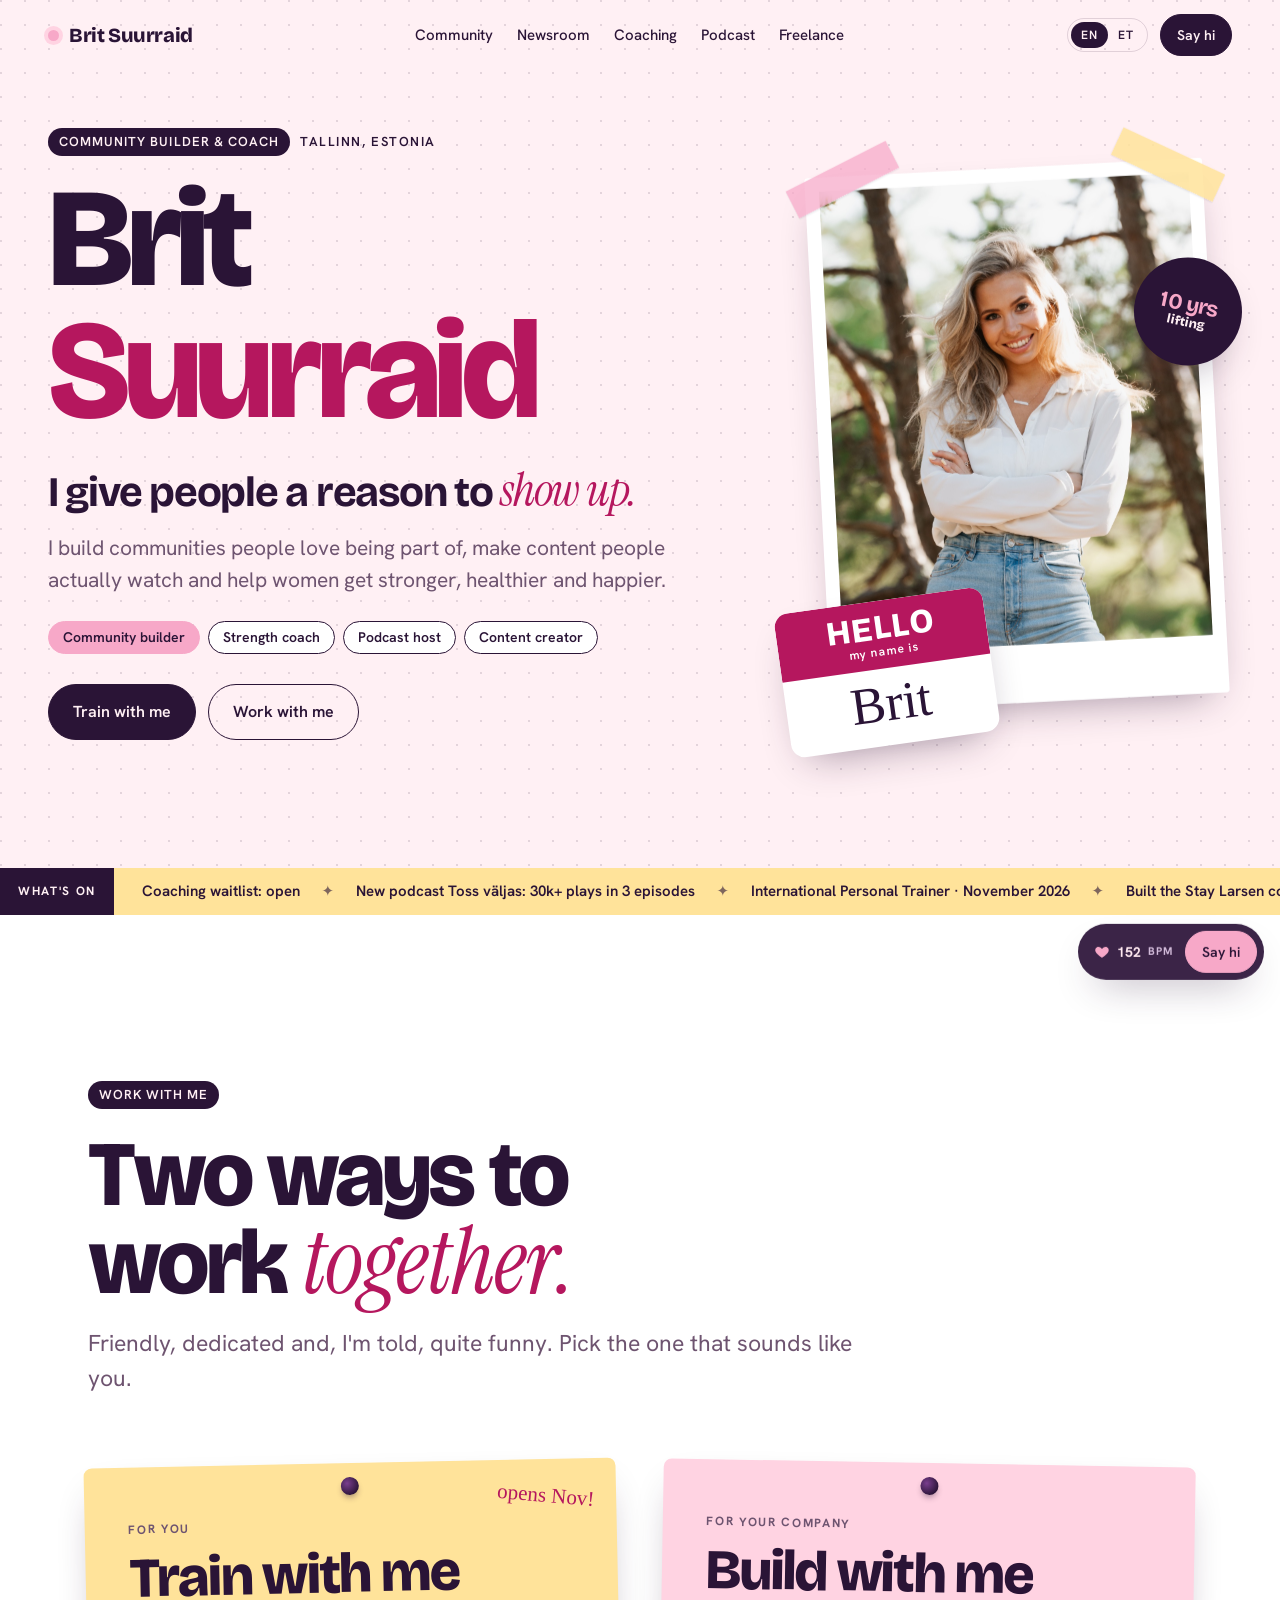
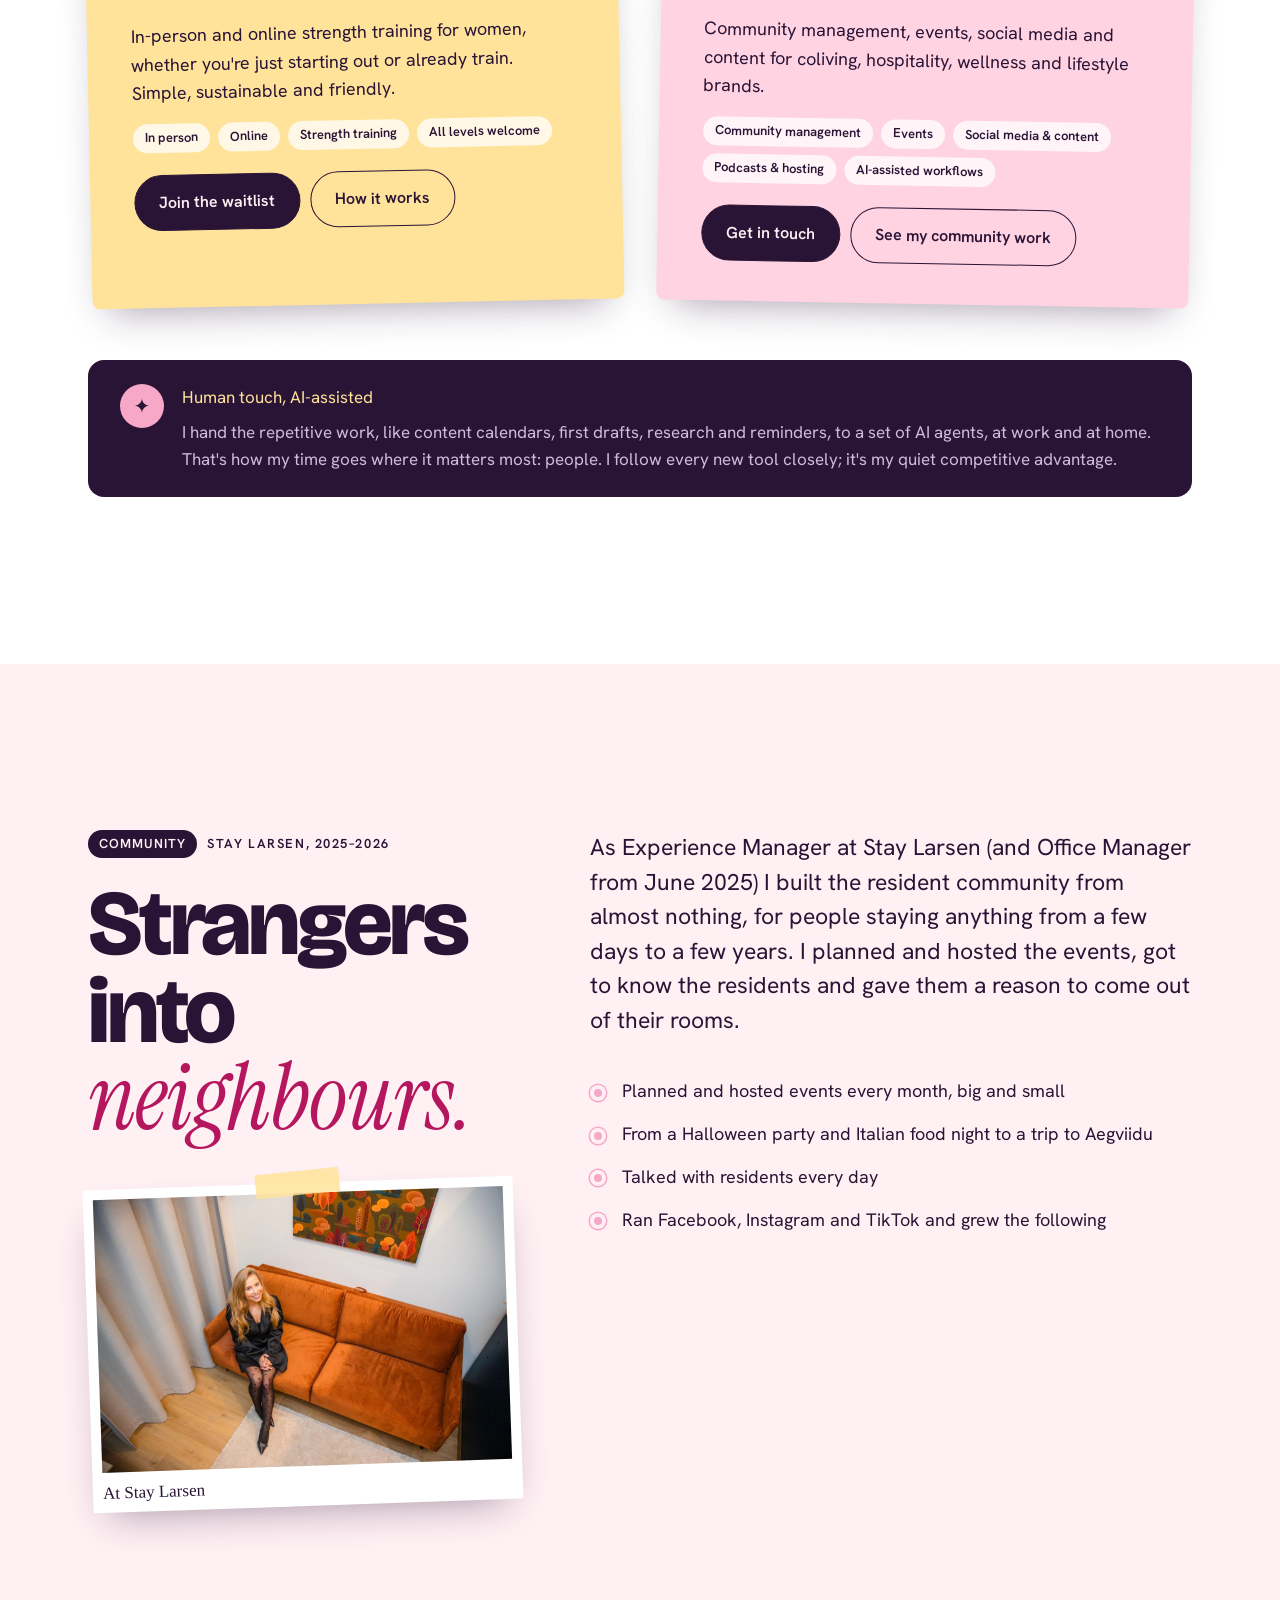
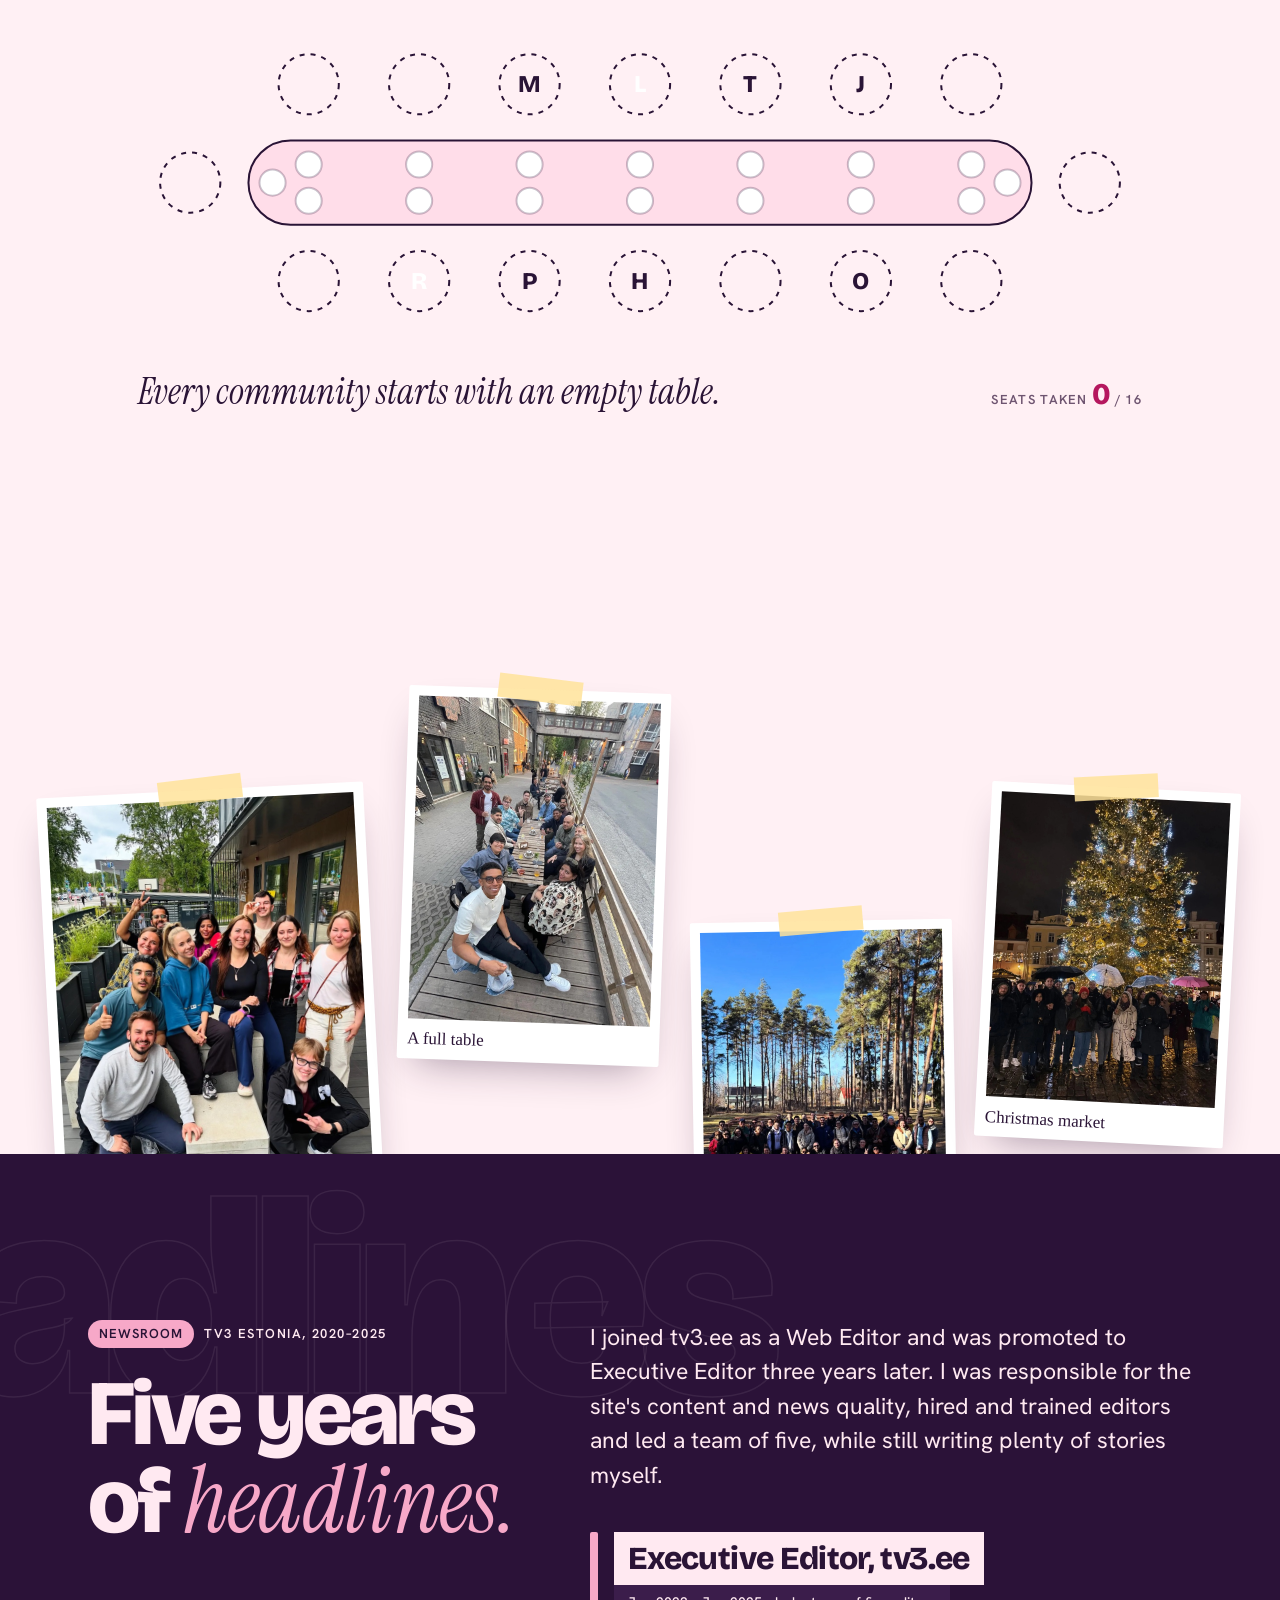
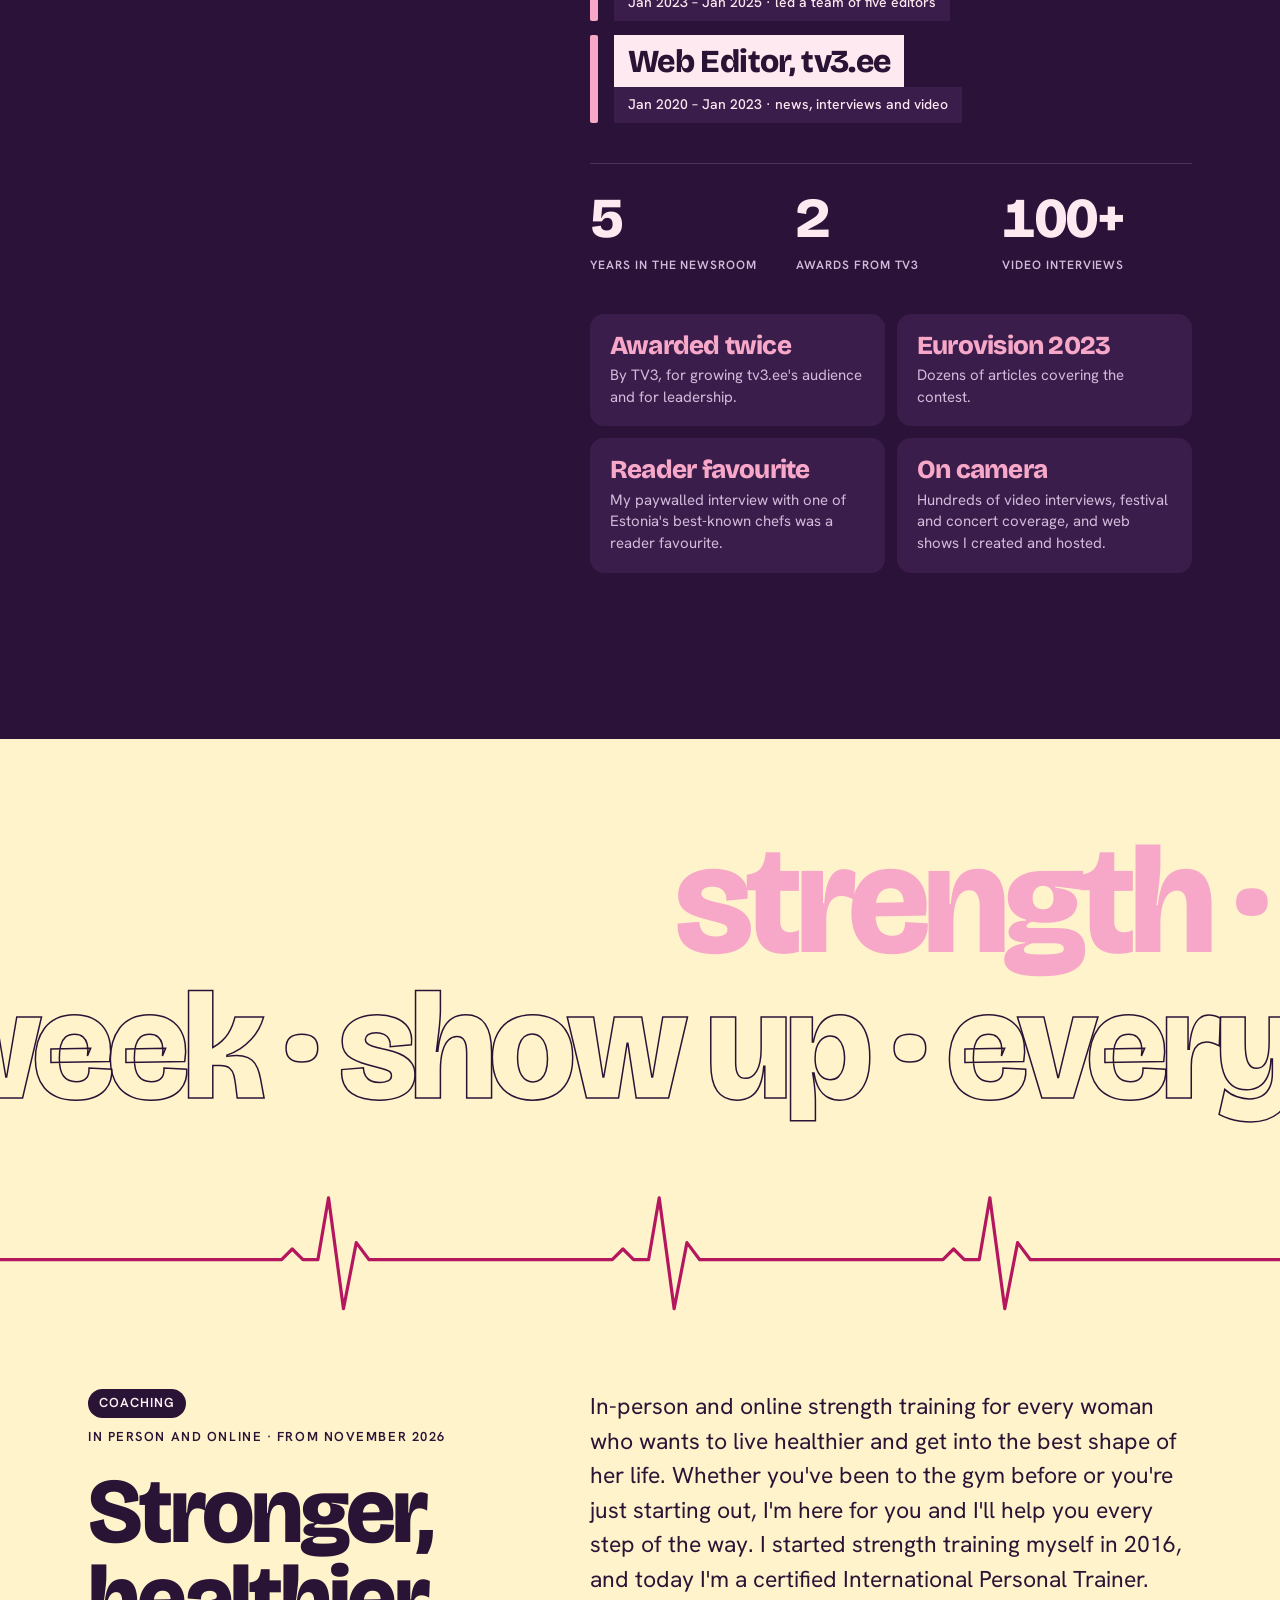
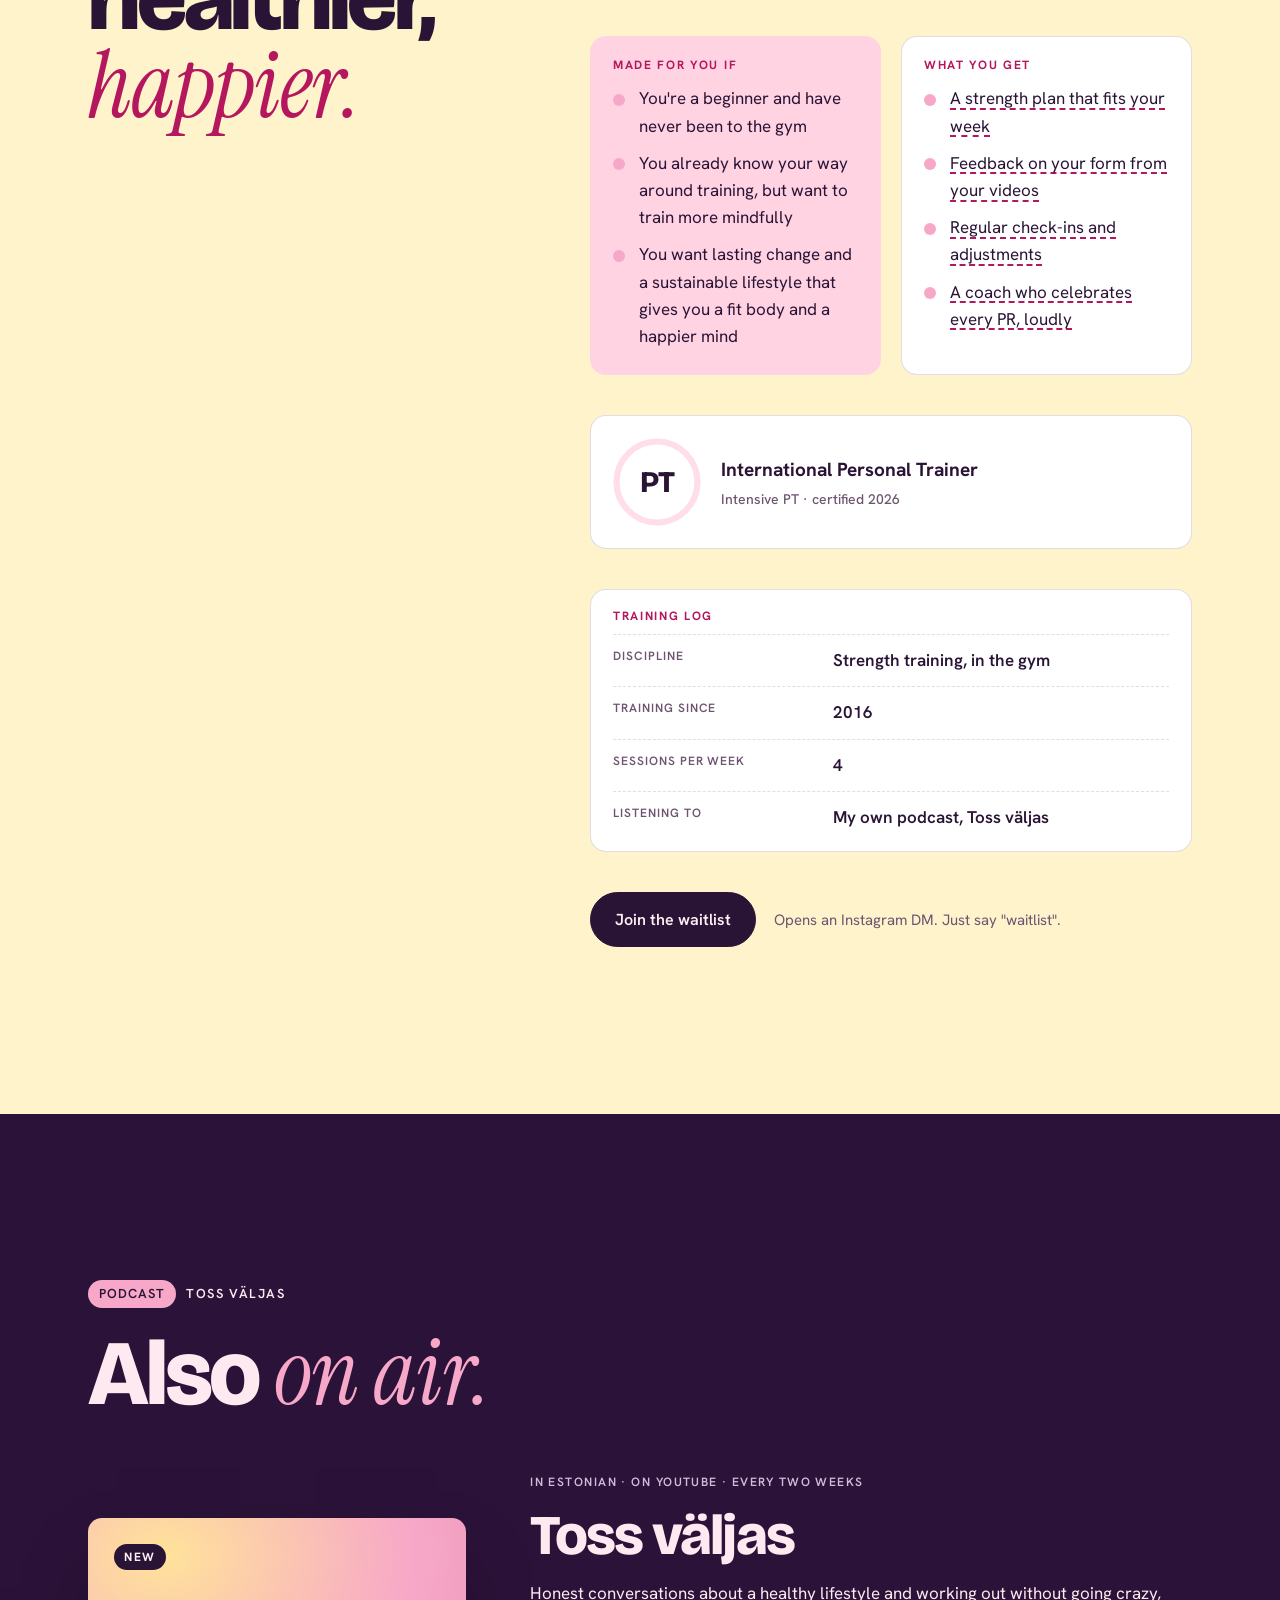
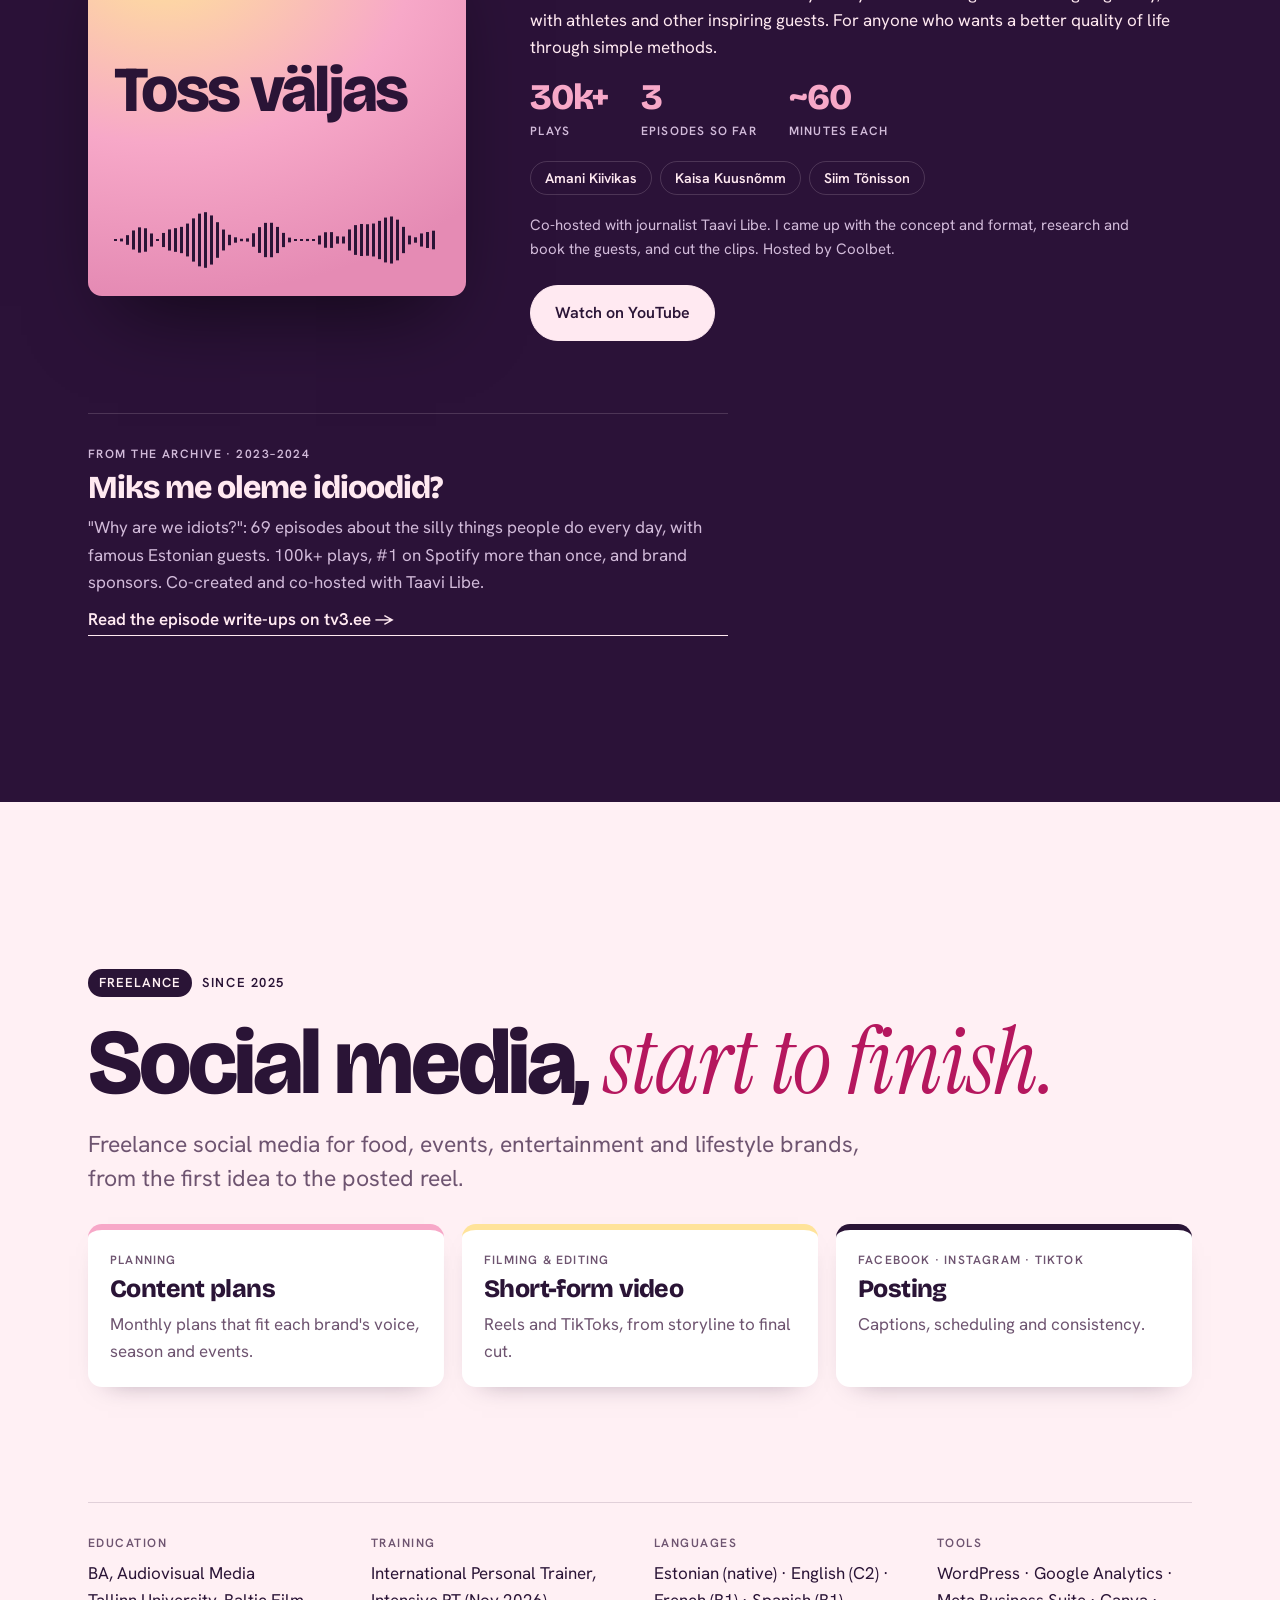
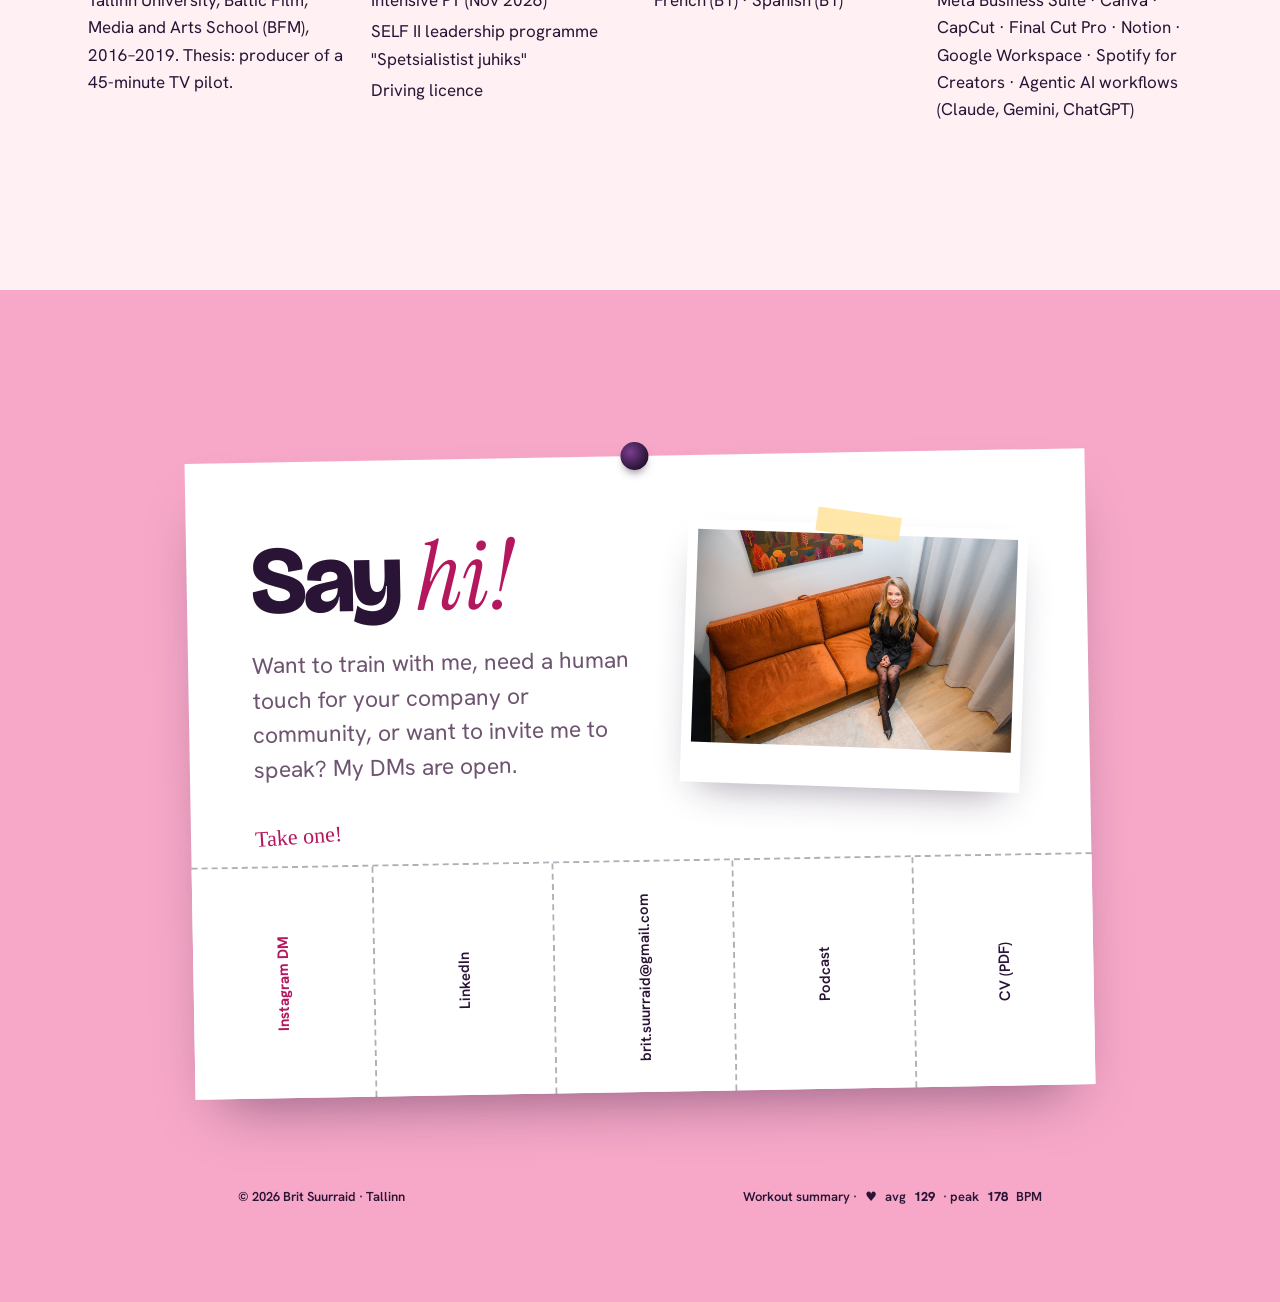
==== commit 686a3f4f: "Add two Stay Larsen sofa photos: community section and contact flyer" ====
--- a/index.html
+++ b/index.html
@@ -190,6 +190,7 @@
         <header class="chapter-head reveal">
           <p class="eyebrow"><span class="tag">Community</span> Stay Larsen, 2025–2026</p>
           <h2 id="h-community" class="display">Strangers into <em class="serif">neighbours.</em></h2>
+          <figure class="head-photo"><div class="pola" style="--r:-2deg"><img src="/assets/brit-larsen-sofa.jpg" width="1200" height="800" alt="Brit Suurraid smiling on an orange velvet sofa at Stay Larsen" loading="lazy" decoding="async"><figcaption>At Stay Larsen</figcaption></div></figure>
         </header>
         <div class="chapter-body">
           <p class="lead reveal">As Experience Manager at Stay Larsen (and Office Manager from June 2025) I built the resident community from almost nothing, for people staying anything from a few days to a few years. I planned and hosted the events, got to know the residents and gave them a reason to come out of their rooms.</p>
@@ -391,6 +392,7 @@
       <div class="wrap">
         <div class="flyer reveal">
           <span class="pin" aria-hidden="true"></span>
+          <figure class="flyer-photo"><div class="pola" style="--r:3deg; --tr:6deg"><img src="/assets/brit-larsen-sofa-2.jpg" width="1200" height="800" alt="Brit Suurraid sitting on an orange velvet sofa, smiling up at the camera" loading="lazy" decoding="async"></div></figure>
           <h2 id="h-contact" class="display contact-title">Say <em class="serif">hi!</em></h2>
           <p class="lead">Want to train with me, need a human touch for your company or community, or want to invite me to speak? My DMs are open.</p>
           <p class="take-one" aria-hidden="true">Take one!</p>
--- a/styles.css
+++ b/styles.css
@@ -251,6 +251,7 @@
 .pola img { display: block; width: 100%; height: auto; }
 .pola figcaption { position: absolute; left: 10px; right: 10px; bottom: 9px; font: 17px/1.2 var(--marker); white-space: nowrap; overflow: hidden; text-overflow: ellipsis; }
 .m2 { margin-top: 64px; }
+.head-photo { margin-top: 40px; max-width: 460px; }
 .m4 { margin-top: 96px; }
 
 /* newsroom: TV lower thirds */
@@ -335,6 +336,9 @@
 .pin { position: absolute; top: -14px; left: 50%; width: 28px; height: 28px; margin-left: -14px; border-radius: 50%; background: radial-gradient(circle at 35% 35%, #7A3E8E, var(--ink) 70%); box-shadow: 0 6px 10px -4px rgba(42, 20, 54, .6); }
 .contact-title { font-size: clamp(44px, 7.5vw, 100px); }
 .flyer .lead { margin-top: 22px; color: var(--muted-ink); }
+.flyer-photo { margin: 0 0 32px; }
+@media (min-width: 760px) { .flyer-photo { float: right; width: 44%; margin: 0 0 24px 36px; } }
+.tearoffs { clear: both; }
 .take-one { margin-top: 40px; font: 22px/1 var(--marker); color: var(--pink-deep); transform: rotate(-3deg); display: inline-block; }
 .tearoffs { display: grid; grid-template-columns: repeat(5, minmax(0, 1fr)); margin: 14px calc(-1 * clamp(22px, 5vw, 64px)) 0; border-top: 2px dashed rgba(42, 20, 54, .35); }
 .tearoffs li + li { border-left: 2px dashed rgba(42, 20, 54, .35); }
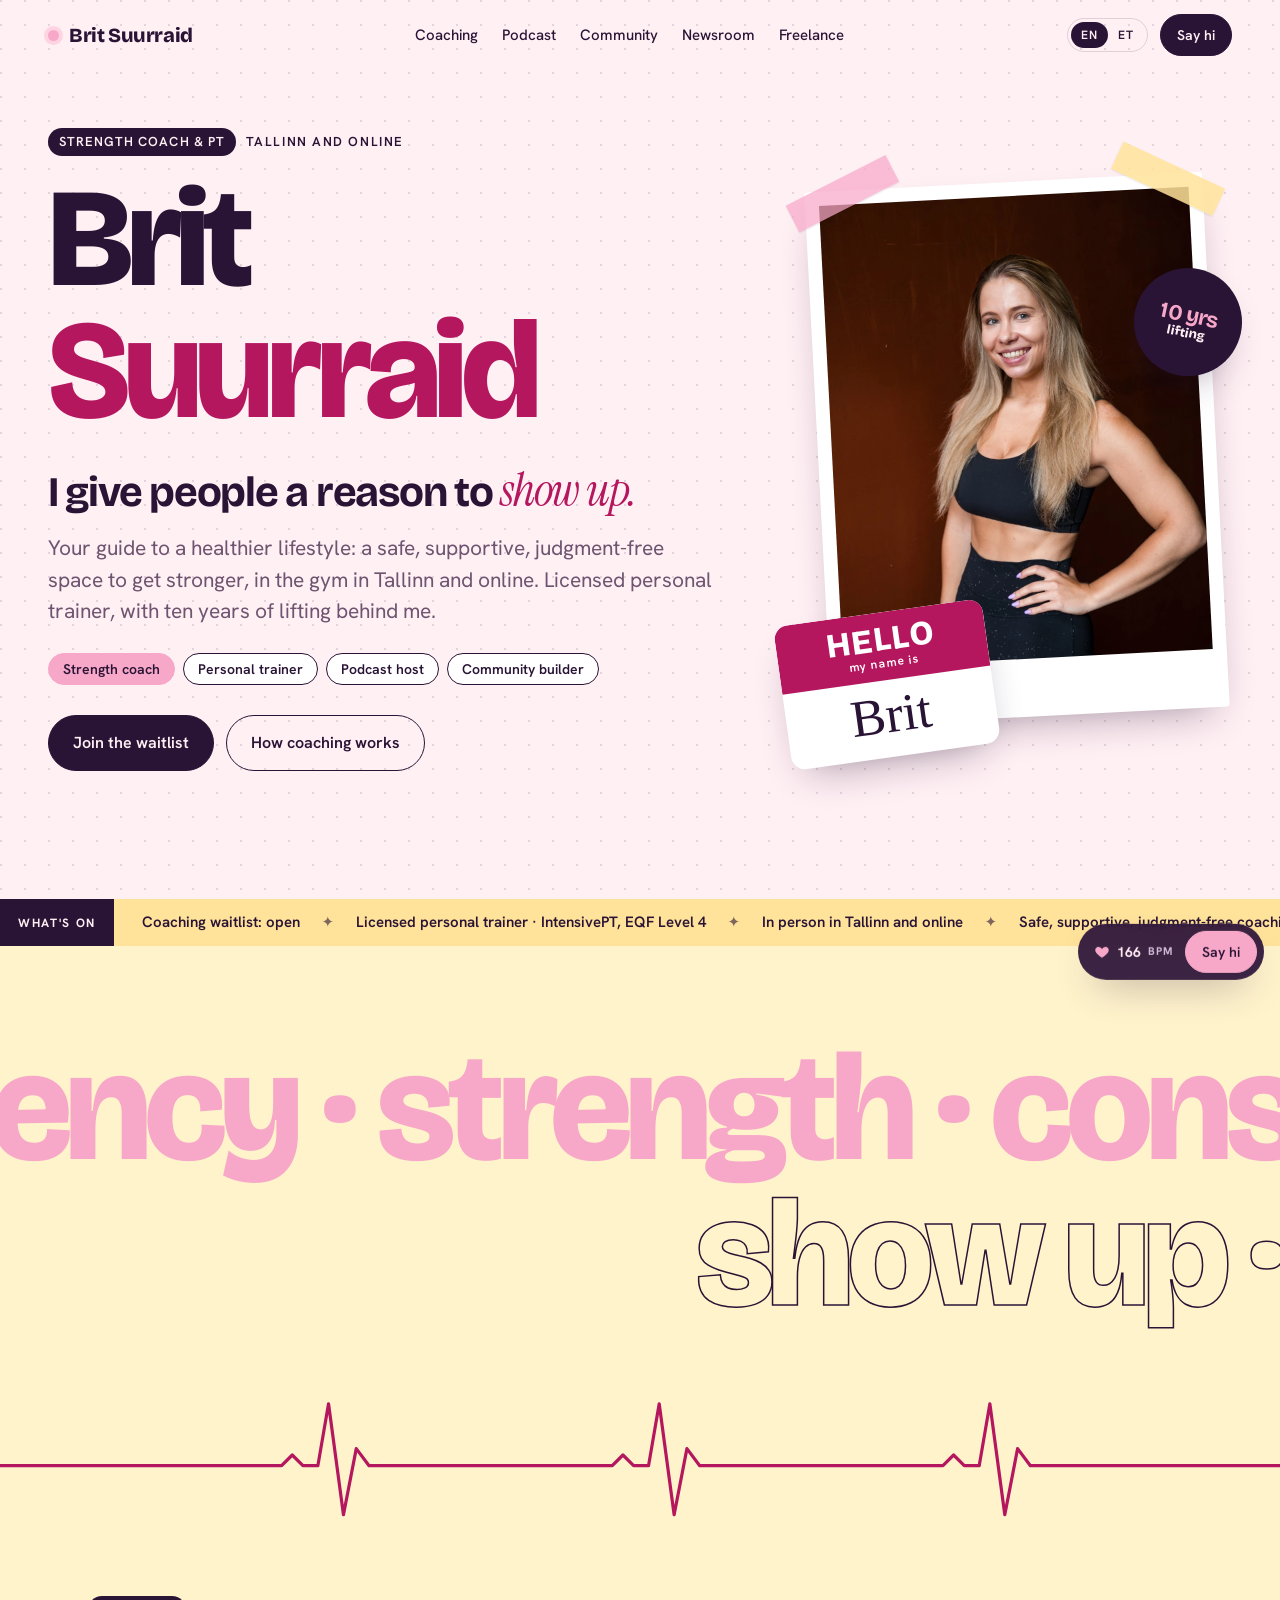
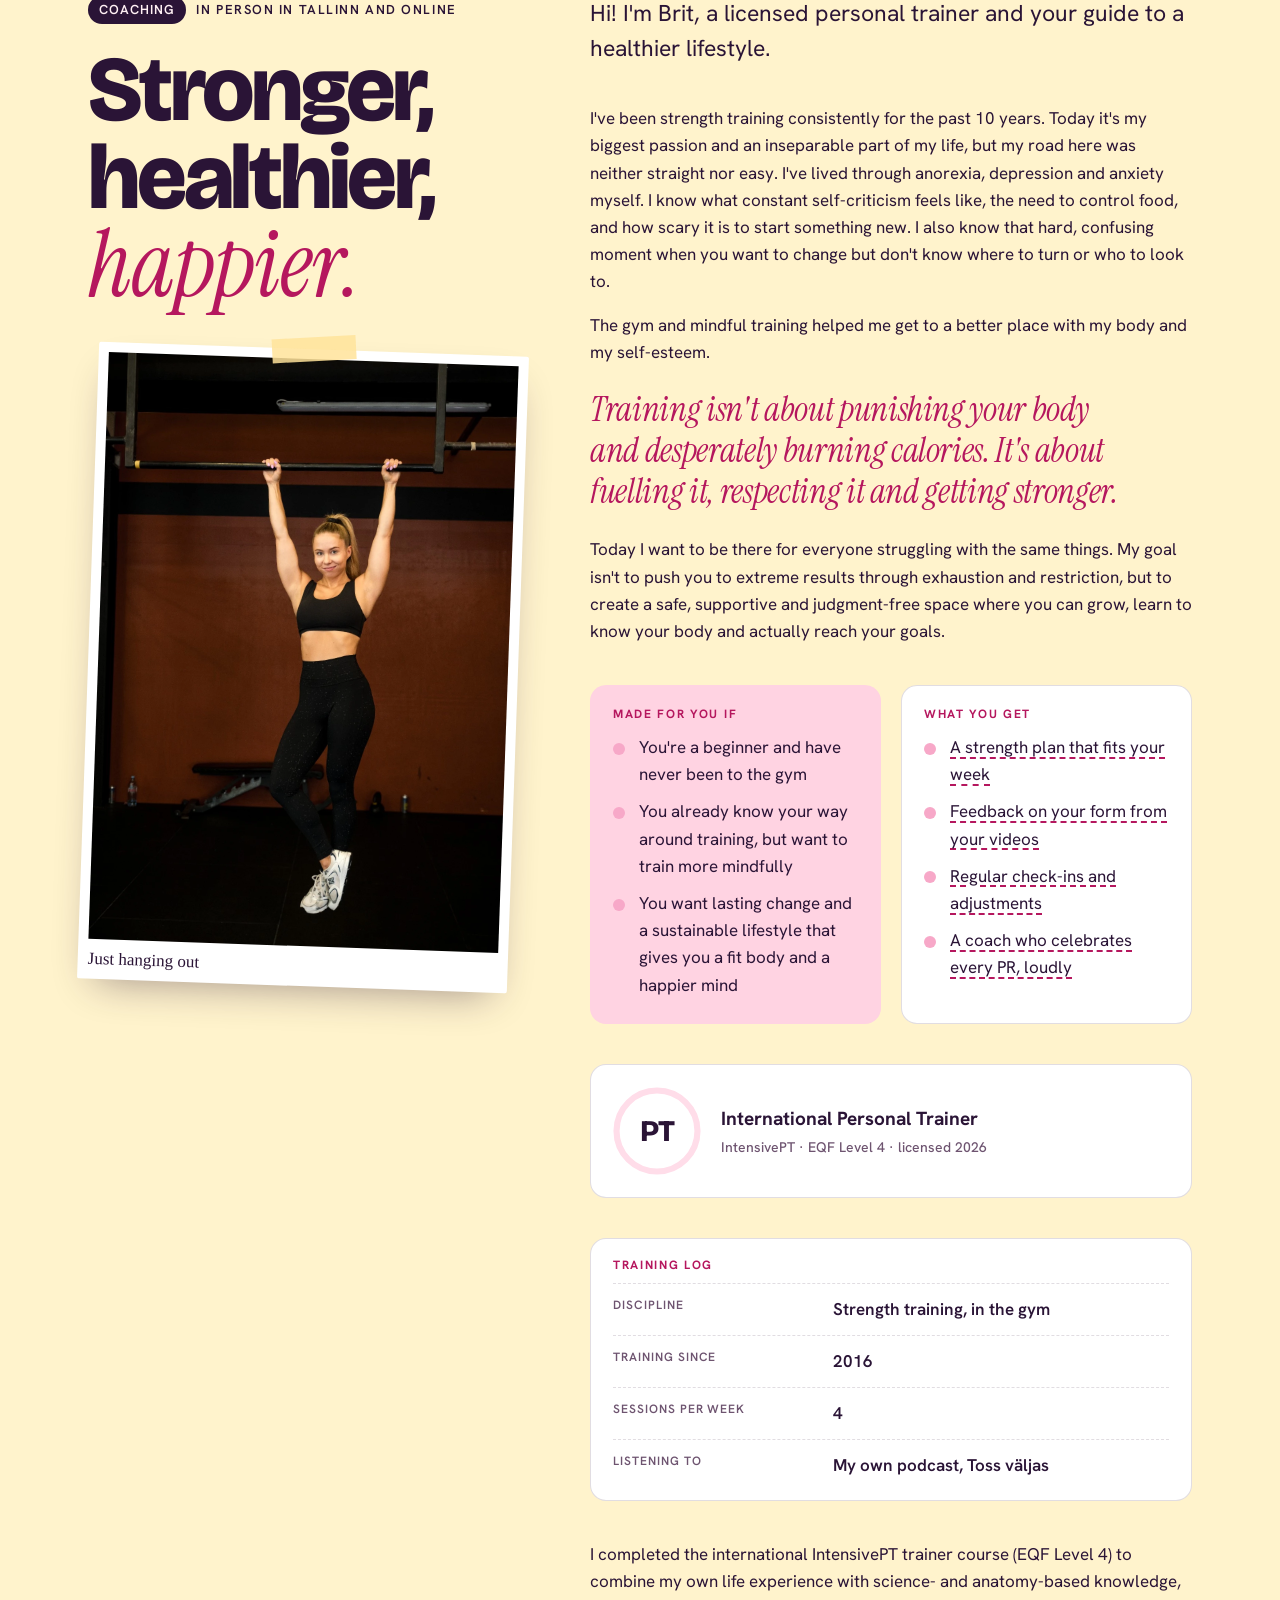
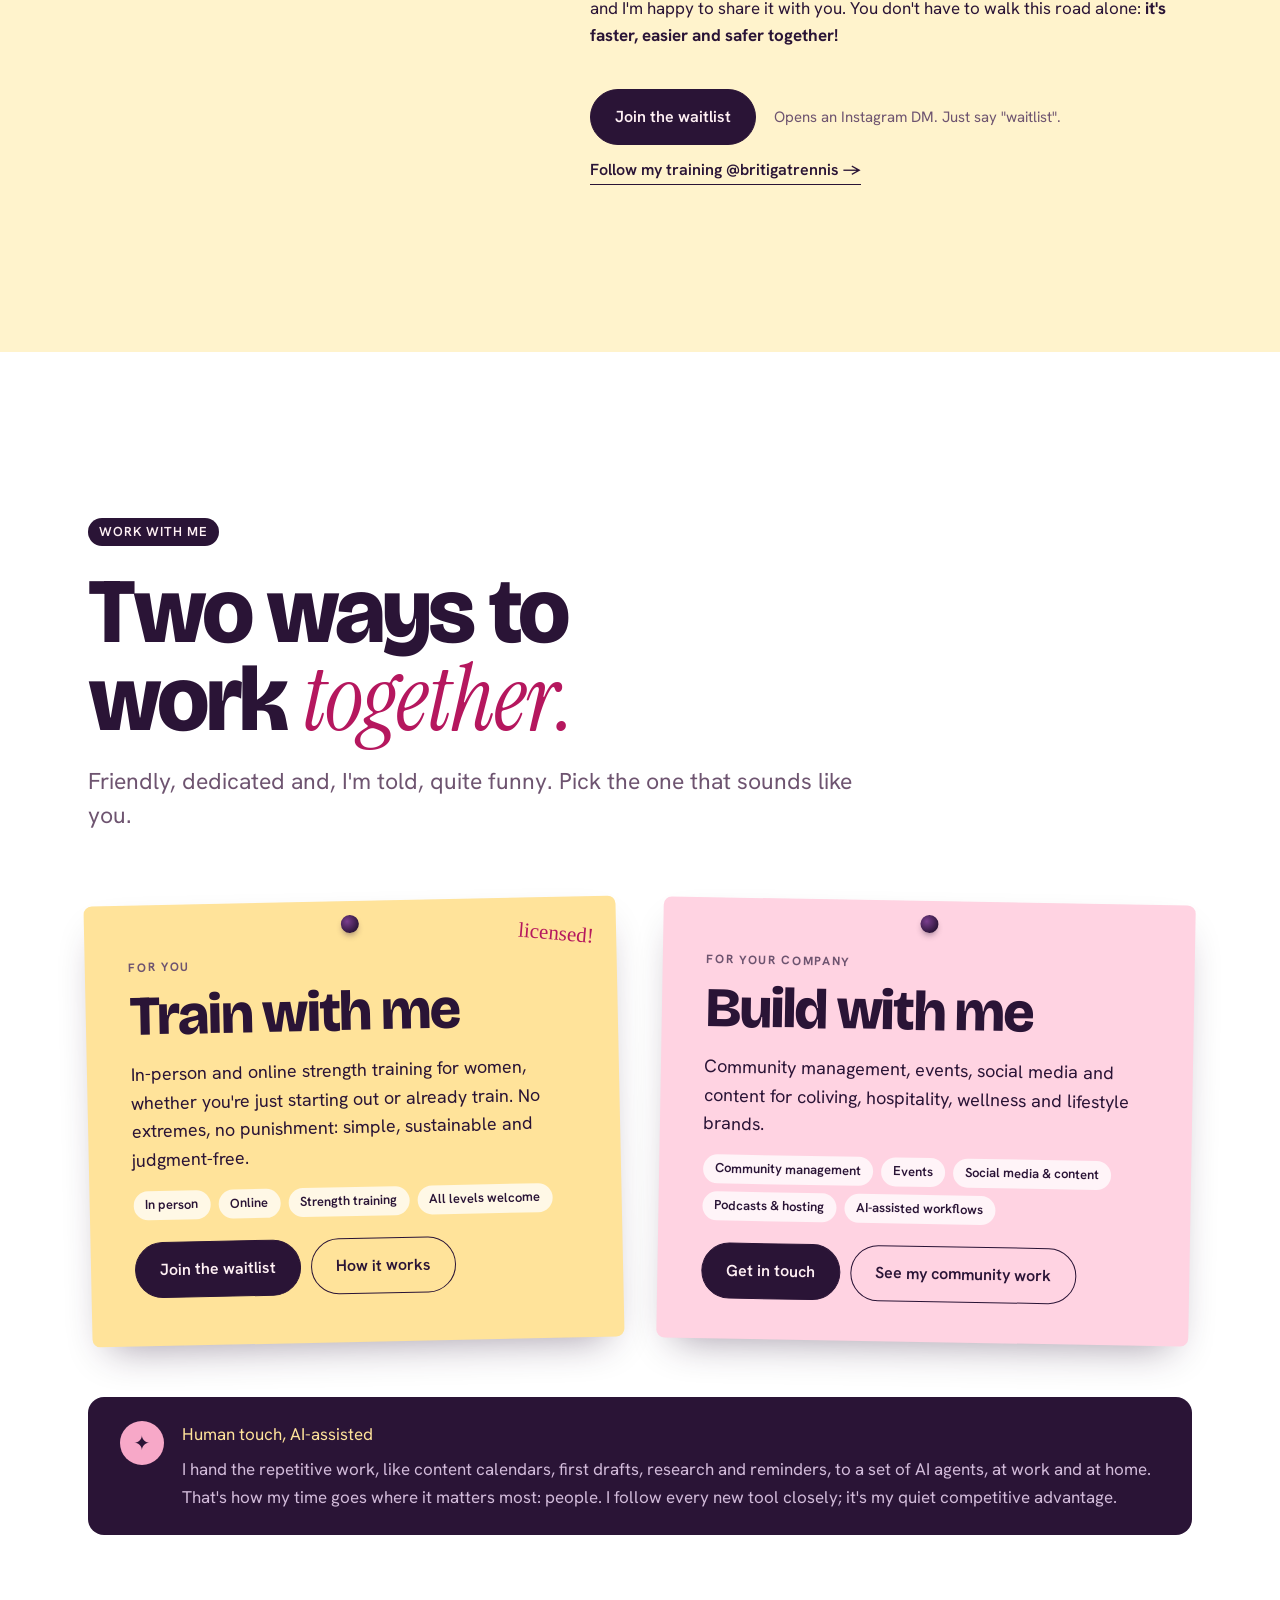
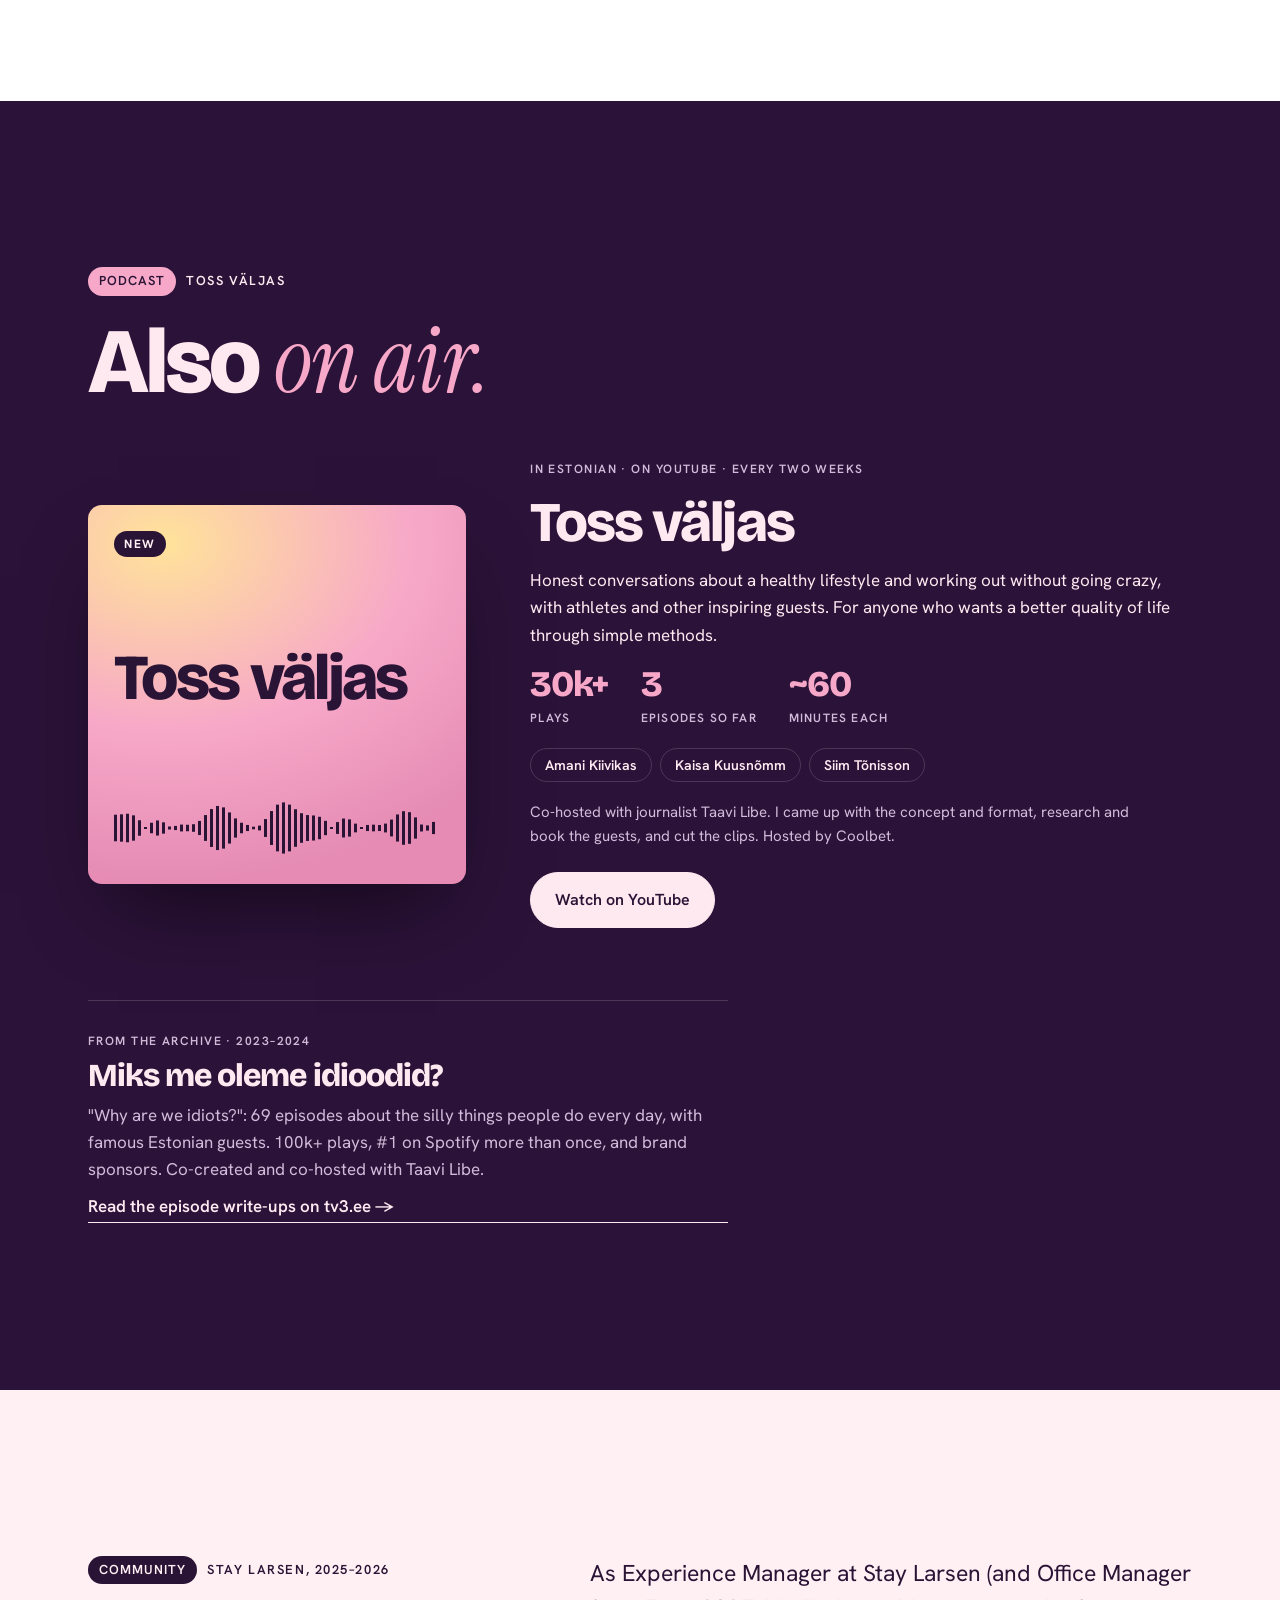
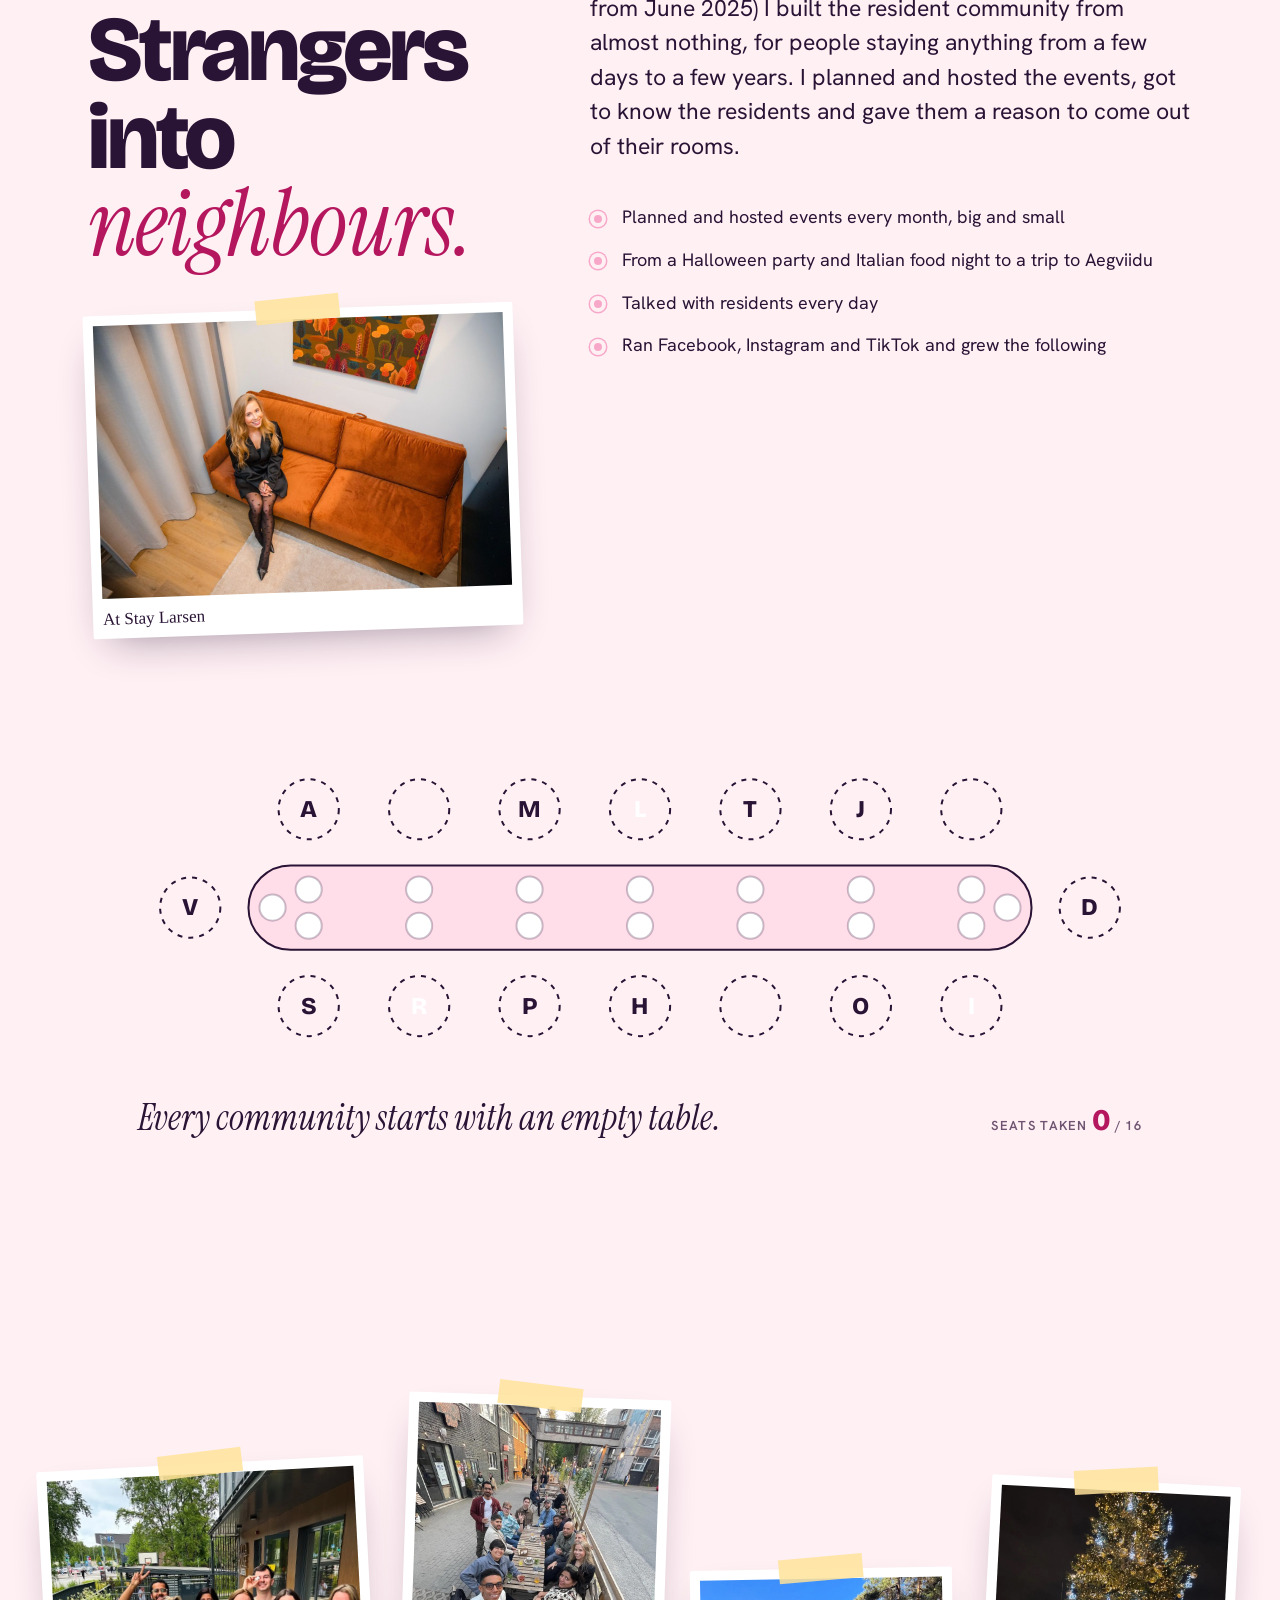
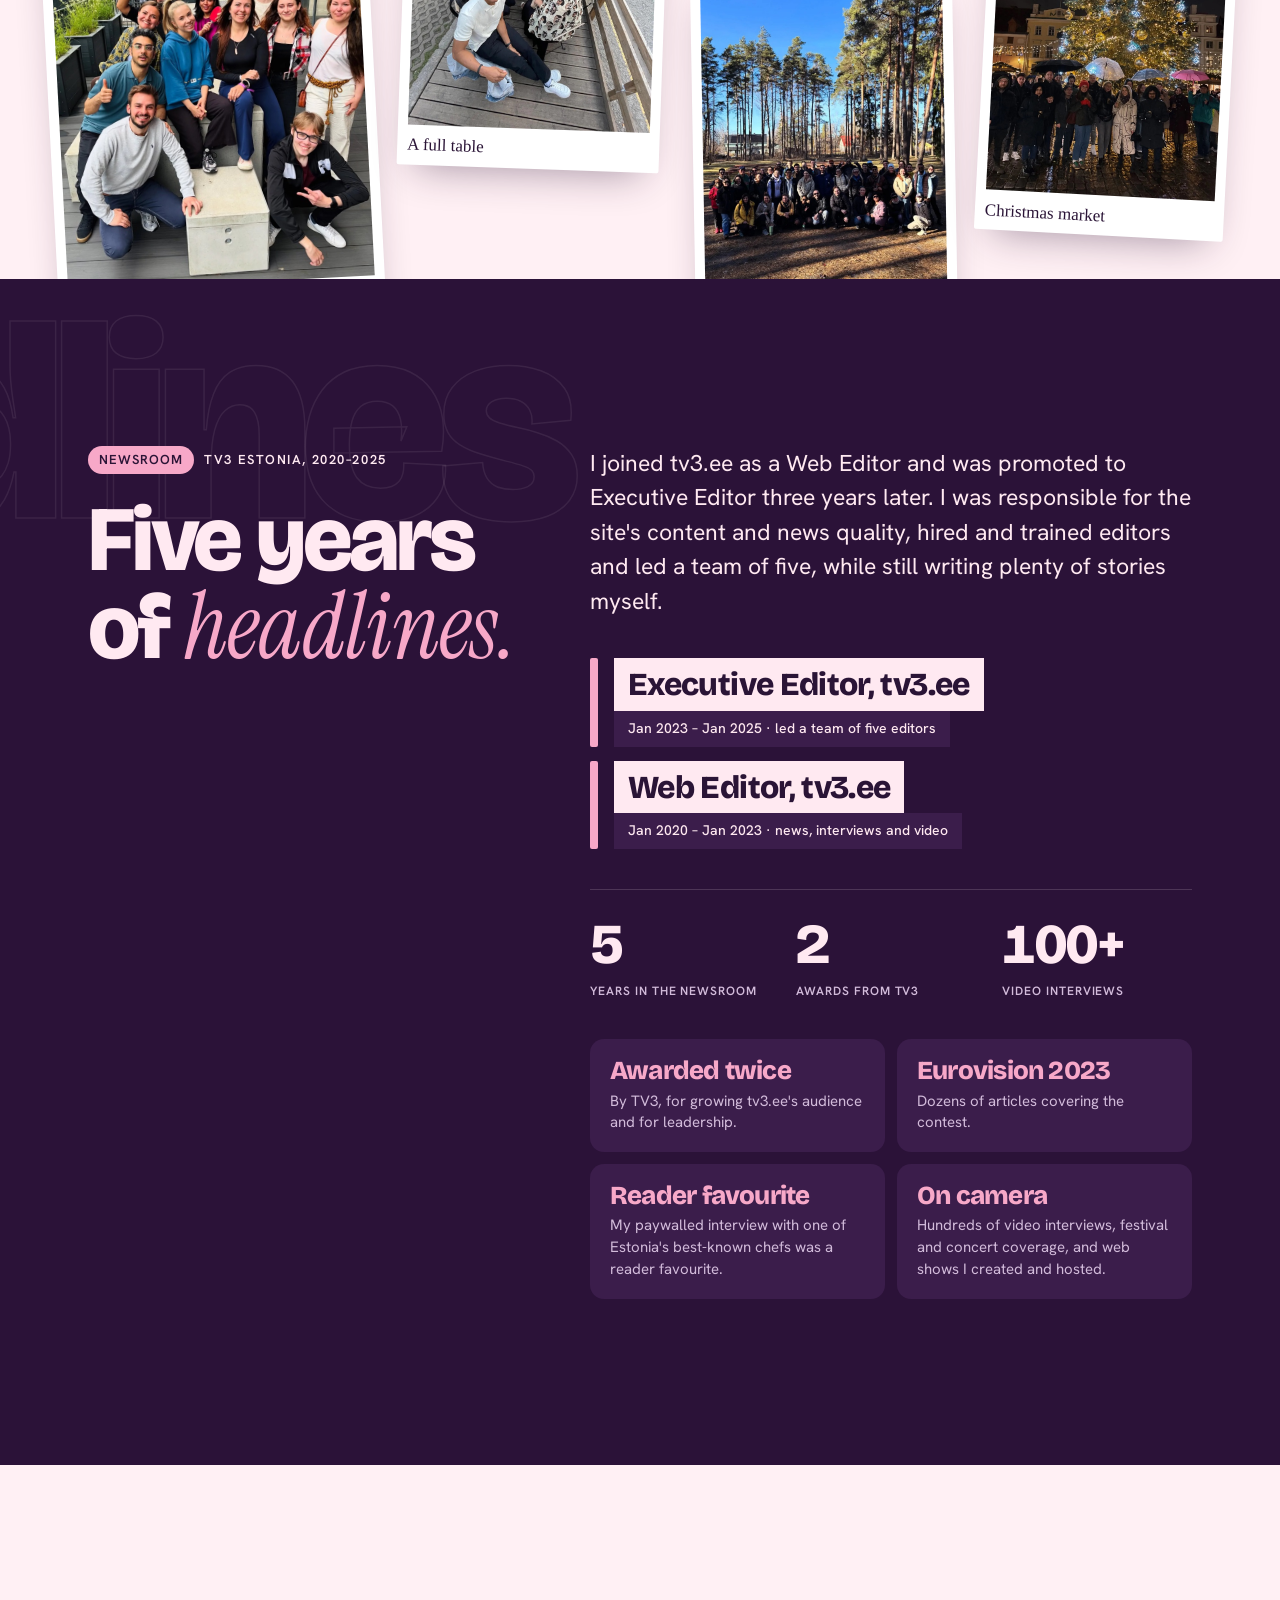
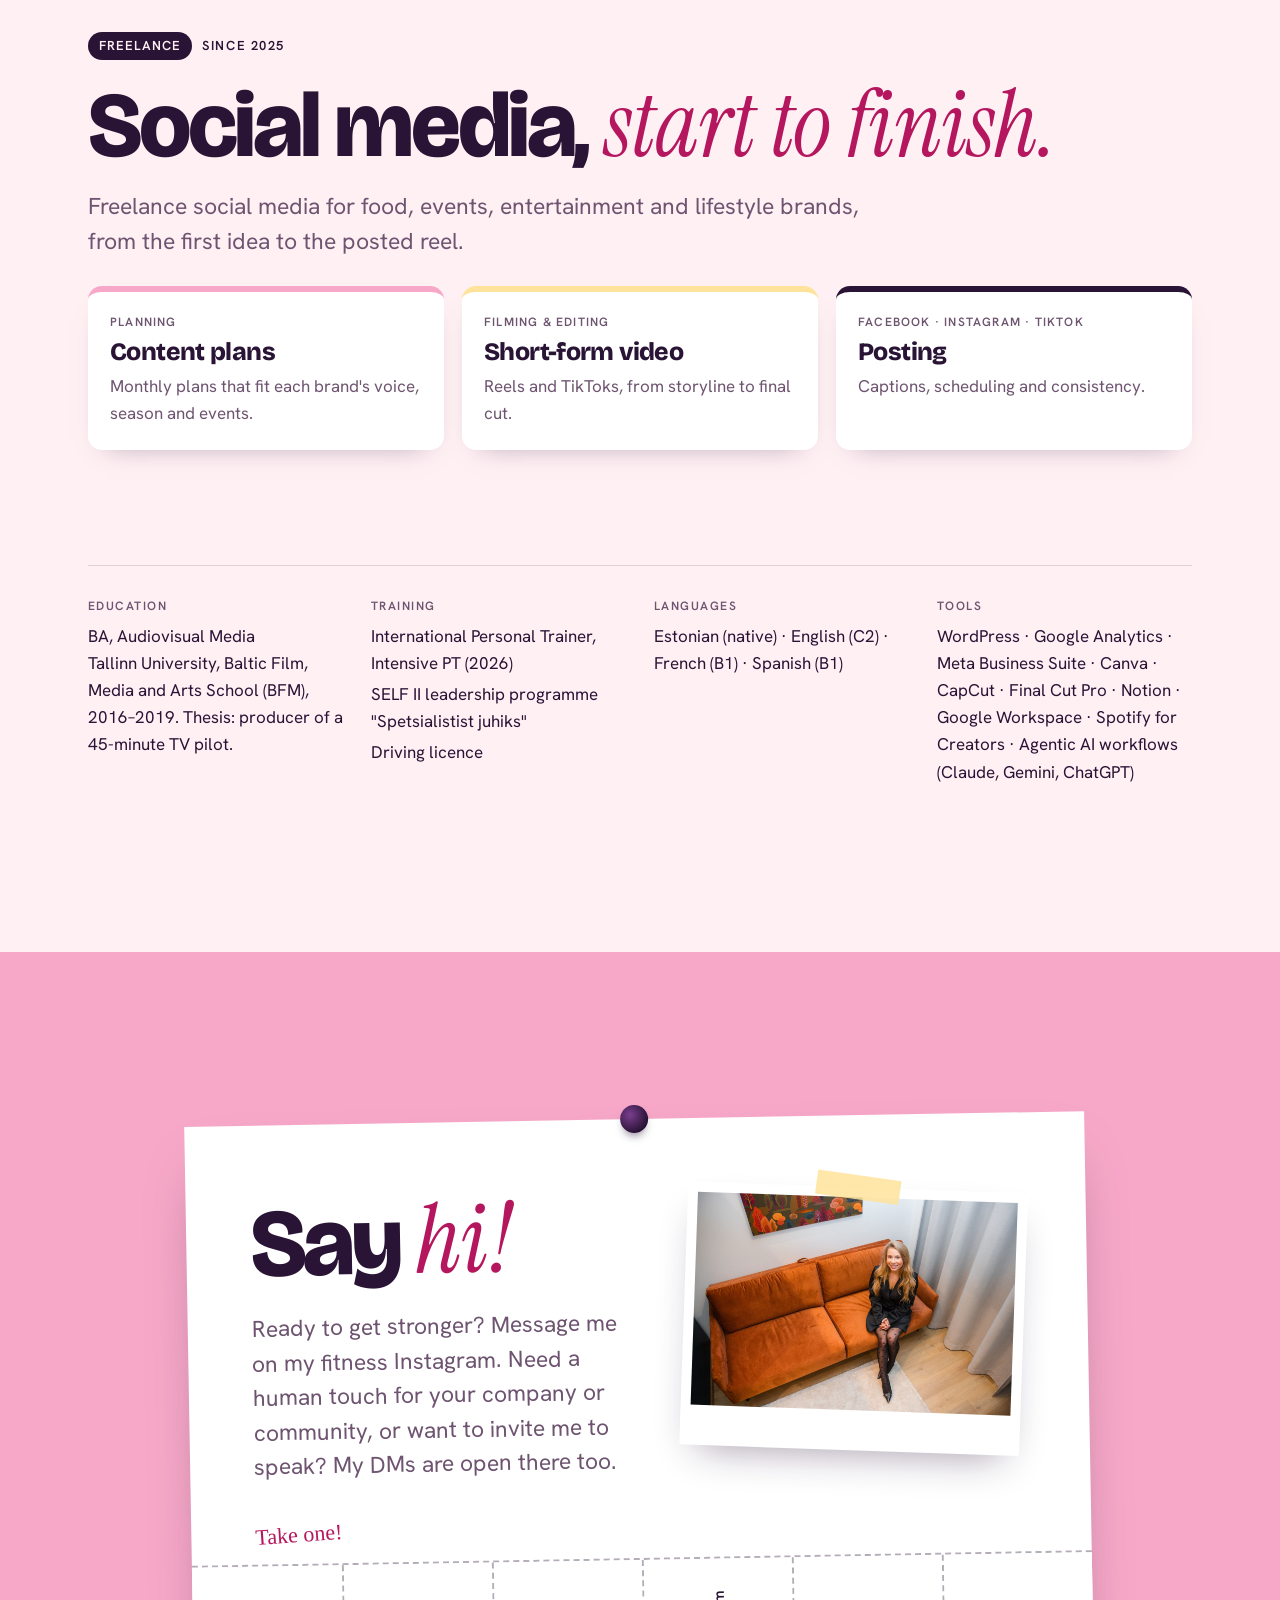
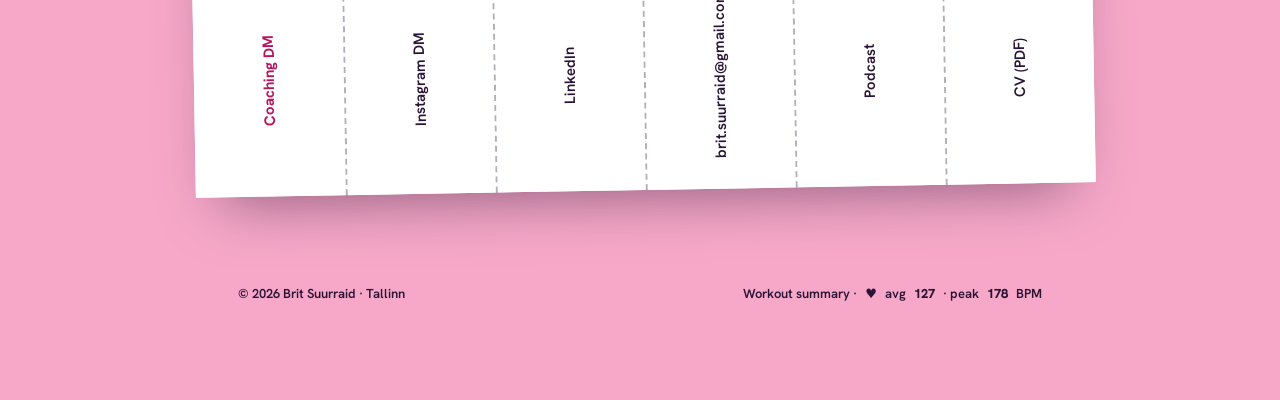
==== commit 1558c0a6: "Lead with coaching: Brit's own story, gym photos, @britigatrennis - Coaching section moves up and op" ====
--- a/index.html
+++ b/index.html
@@ -19,8 +19,8 @@
       if (pref === 'et' && document.referrer.indexOf(location.origin + '/') !== 0) location.replace('/et/' + location.search + location.hash);
     })();
   </script>
-  <title>Brit Suurraid — Community builder &amp; strength coach</title>
-  <meta name="description" content="Brit Suurraid: community builder in Tallinn, host of the fitness podcast Toss väljas and certified personal trainer. In-person and online strength coaching for women, plus community, events and content for brands.">
+  <title>Brit Suurraid — Strength coach &amp; personal trainer in Tallinn</title>
+  <meta name="description" content="Brit Suurraid: licensed personal trainer in Tallinn. In-person and online strength coaching for women of every level, from the host of the fitness podcast Toss väljas.">
   <link rel="canonical" href="https://britsuurraid.com/">
   <link rel="alternate" hreflang="en" href="https://britsuurraid.com/">
   <link rel="alternate" hreflang="et" href="https://britsuurraid.com/et/">
@@ -31,8 +31,8 @@
   <meta property="og:locale" content="en_GB">
   <meta property="og:locale:alternate" content="et_EE">
   <meta property="og:url" content="https://britsuurraid.com/">
-  <meta property="og:title" content="Brit Suurraid — Community builder &amp; strength coach">
-  <meta property="og:description" content="I give people a reason to show up. Community, content and strength coaching, in person and online.">
+  <meta property="og:title" content="Brit Suurraid — Strength coach &amp; personal trainer">
+  <meta property="og:description" content="I give people a reason to show up. Strength coaching for women, in person in Tallinn and online.">
   <meta property="og:image" content="https://britsuurraid.com/assets/og.jpg">
   <meta property="og:image:width" content="1200">
   <meta property="og:image:height" content="630">
@@ -54,11 +54,11 @@
     "name": "Brit Suurraid",
     "url": "https://britsuurraid.com/",
     "image": "https://britsuurraid.com/assets/brit-portrait.jpg",
-    "jobTitle": "Community builder",
+    "jobTitle": "Personal trainer",
     "knowsLanguage": ["et", "en", "fr", "es"],
     "alumniOf": { "@type": "CollegeOrUniversity", "name": "Tallinn University" },
     "address": { "@type": "PostalAddress", "addressLocality": "Tallinn", "addressCountry": "EE" },
-    "sameAs": ["https://www.linkedin.com/in/brit-suurraid-0806b4287/", "https://www.instagram.com/britsuurraid/"]
+    "sameAs": ["https://www.linkedin.com/in/brit-suurraid-0806b4287/", "https://www.instagram.com/britsuurraid/", "https://www.instagram.com/britigatrennis/"]
   }
   </script>
   <script>document.documentElement.classList.add('js')</script>
@@ -70,10 +70,10 @@
     <a class="wordmark" href="#top" aria-label="Brit Suurraid, back to top"><span class="dot" aria-hidden="true"></span>Brit Suurraid</a>
     <nav class="sections" aria-label="Sections">
       <ul class="nav-links">
+        <li><a href="#coaching">Coaching</a></li>
+        <li><a href="#podcast">Podcast</a></li>
         <li><a href="#community">Community</a></li>
         <li><a href="#newsroom">Newsroom</a></li>
-        <li><a href="#coaching">Coaching</a></li>
-        <li><a href="#podcast">Podcast</a></li>
         <li><a href="#clients">Freelance</a></li>
       </ul>
     </nav>
@@ -92,26 +92,26 @@
     <section class="hero" id="top">
       <div class="hero-grid">
         <div class="hero-copy">
-          <p class="eyebrow load" style="--d:0"><span class="tag">Community builder &amp; coach</span> Tallinn, Estonia</p>
+          <p class="eyebrow load" style="--d:0"><span class="tag">Strength coach &amp; PT</span> Tallinn and online</p>
           <h1 class="hero-name" aria-label="Brit Suurraid">
             <span class="line"><span class="load" style="--d:1">Brit</span></span>
             <span class="line"><span class="load" style="--d:2">Suurraid</span></span>
           </h1>
           <p class="statement load" style="--d:3">I give people a reason to <em>show up.</em></p>
-          <p class="hero-lede load" style="--d:4">I build communities people love being part of, make content people actually watch and help women get stronger, healthier and happier.</p>
+          <p class="hero-lede load" style="--d:4">Your guide to a healthier lifestyle: a safe, supportive, judgment-free space to get stronger, in the gym in Tallinn and online. Licensed personal trainer, with ten years of lifting behind me.</p>
           <ul class="roles load" style="--d:5" aria-label="Roles">
-            <li>Community builder</li><li>Strength coach</li><li>Podcast host</li><li>Content creator</li>
+            <li>Strength coach</li><li>Personal trainer</li><li>Podcast host</li><li>Community builder</li>
           </ul>
           <div class="hero-cta load" style="--d:6">
-            <a class="btn" href="#coaching">Train with me</a>
-            <a class="btn btn-ghost" href="#work">Work with me</a>
+            <a class="btn" href="https://ig.me/m/britigatrennis" target="_blank" rel="noopener">Join the waitlist</a>
+            <a class="btn btn-ghost" href="#coaching">How coaching works</a>
           </div>
         </div>
 
         <div class="snap" data-parallax="0.05">
           <figure class="polaroid load" style="--d:2">
             <span class="tape t-l" aria-hidden="true"></span><span class="tape t-r" aria-hidden="true"></span>
-            <img src="/assets/brit-portrait.jpg" width="1101" height="1652" alt="Brit Suurraid, smiling, arms crossed, in a pine forest" fetchpriority="high">
+            <img src="/assets/brit-coach-portrait.webp" width="1066" height="1600" alt="Brit Suurraid in training gear, smiling, hand on hip, in front of a rust-coloured wall" fetchpriority="high">
           </figure>
           <div class="nt-wrap" data-parallax="0.14" aria-hidden="true">
             <div class="name-tag load" style="--d:5">
@@ -132,16 +132,83 @@
       <div class="ticker-window">
         <ul class="ticker-track">
           <li>Coaching waitlist: open</li>
-          <li>New podcast Toss väljas: 30k+ plays in 3 episodes</li>
-          <li>International Personal Trainer · November 2026</li>
+          <li>Licensed personal trainer · IntensivePT, EQF Level 4</li>
+          <li>In person in Tallinn and online</li>
+          <li>Safe, supportive, judgment-free coaching</li>
+          <li>10 years of strength training</li>
+          <li>Training diary on Instagram: @britigatrennis</li>
+          <li>Fitness podcast Toss väljas: 30k+ plays in 3 episodes</li>
           <li>Built the Stay Larsen community from scratch</li>
-          <li>Awarded twice at TV3 Estonia</li>
           <li>Freelance social media for food, events and lifestyle brands</li>
-          <li>10 years of strength training</li>
-          <li>Human touch, AI-assisted</li>
         </ul>
       </div>
     </div>
+
+    <!-- ============ COACHING ============ -->
+    <section class="chapter paper training butterzone" id="coaching" aria-labelledby="h-coaching">
+      <div class="marquee-rows" aria-hidden="true">
+        <div class="mrow" data-drift="-0.6">strength · consistency · strength · consistency ·</div>
+        <div class="mrow outline" data-drift="0.6">show up · every week · show up · every week ·</div>
+      </div>
+      <svg class="ecg reveal" viewBox="0 0 1200 120" aria-hidden="true"><path pathLength="1" d="M0 70 H250 l14 0 l10 -10 l10 10 l14 0 l10 -58 l14 104 l12 -62 l12 16 H560 l14 0 l10 -10 l10 10 l14 0 l10 -58 l14 104 l12 -62 l12 16 H870 l14 0 l10 -10 l10 10 l14 0 l10 -58 l14 104 l12 -62 l12 16 H1200"/></svg>
+      <div class="wrap split">
+        <header class="chapter-head reveal">
+          <p class="eyebrow"><span class="tag">Coaching</span> In person in Tallinn and online</p>
+          <h2 id="h-coaching" class="display">Stronger, healthier, <em class="serif">happier.</em></h2>
+          <figure class="head-photo"><div class="pola" style="--r:2deg; --tr:-5deg"><img src="/assets/brit-pullup.webp" width="1118" height="1600" alt="Brit Suurraid hanging from a pull-up bar in the gym, smiling" loading="lazy" decoding="async"><figcaption>Just hanging out</figcaption></div></figure>
+        </header>
+        <div class="chapter-body">
+          <p class="lead reveal">Hi! I'm Brit, a licensed personal trainer and your guide to a healthier lifestyle.</p>
+          <div class="coach-story reveal">
+            <p>I've been strength training consistently for the past 10 years. Today it's my biggest passion and an inseparable part of my life, but my road here was neither straight nor easy. I've lived through anorexia, depression and anxiety myself. I know what constant self-criticism feels like, the need to control food, and how scary it is to start something new. I also know that hard, confusing moment when you want to change but don't know where to turn or who to look to.</p>
+            <p>The gym and mindful training helped me get to a better place with my body and my self-esteem.</p>
+            <blockquote class="pull">Training isn't about punishing your body and desperately burning calories. It's about fuelling it, respecting it and getting stronger.</blockquote>
+            <p>Today I want to be there for everyone struggling with the same things. My goal isn't to push you to extreme results through exhaustion and restriction, but to create a safe, supportive and judgment-free space where you can grow, learn to know your body and actually reach your goals.</p>
+          </div>
+          <div class="offer-cols">
+            <div class="offer-box soft reveal">
+              <h3>Made for you if</h3>
+              <ul>
+                <li>You're a beginner and have never been to the gym</li>
+                <li>You already know your way around training, but want to train more mindfully</li>
+                <li>You want lasting change and a sustainable lifestyle that gives you a fit body and a happier mind</li>
+              </ul>
+            </div>
+            <div class="offer-box reveal" style="--d:1">
+              <h3>What you get</h3>
+              <ul class="todo" title="Confirm the package with Brit before launch">
+                <li>A strength plan that fits your week</li>
+                <li>Feedback on your form from your videos</li>
+                <li>Regular check-ins and adjustments</li>
+                <li>A coach who celebrates every PR, loudly</li>
+              </ul>
+            </div>
+          </div>
+          <div class="cert reveal">
+            <span class="cert-seal" aria-hidden="true"><svg class="ring" viewBox="0 0 100 100" data-ring><circle class="ring-bg" cx="50" cy="50" r="46"/><circle class="ring-fg" cx="50" cy="50" r="46"/></svg><span>PT</span></span>
+            <div>
+              <p class="cert-name">International Personal Trainer</p>
+              <p class="cert-meta">IntensivePT · EQF Level 4 · licensed 2026</p>
+            </div>
+          </div>
+          <div class="log reveal">
+            <p class="log-title">Training log</p>
+            <dl>
+              <div><dt>Discipline</dt><dd>Strength training, in the gym</dd></div>
+              <div><dt>Training since</dt><dd>2016</dd></div>
+              <div><dt>Sessions per week</dt><dd>4</dd></div>
+              <div><dt>Listening to</dt><dd>My own podcast, Toss väljas</dd></div>
+            </dl>
+          </div>
+          <p class="coach-close reveal">I completed the international IntensivePT trainer course (EQF Level 4) to combine my own life experience with science- and anatomy-based knowledge, and I'm happy to share it with you. You don't have to walk this road alone: <strong>it's faster, easier and safer together!</strong></p>
+          <div class="coach-cta reveal">
+            <a class="btn" href="https://ig.me/m/britigatrennis" target="_blank" rel="noopener">Join the waitlist</a>
+            <span class="hint">Opens an Instagram DM. Just say "waitlist".</span>
+            <a class="text-link" href="https://www.instagram.com/britigatrennis/" target="_blank" rel="noopener">Follow my training @britigatrennis <span aria-hidden="true">→</span></a>
+          </div>
+        </div>
+      </div>
+    </section>
 
     <!-- ============ TWO WAYS TO WORK TOGETHER ============ -->
     <section class="chapter work" id="work" aria-labelledby="h-work">
@@ -153,13 +220,13 @@
         </header>
         <div class="fork">
           <article class="fork-card reveal" style="--r:-1.2deg; --c: var(--butter)">
-            <span class="scribble" aria-hidden="true">opens Nov!</span>
+            <span class="scribble" aria-hidden="true">licensed!</span>
             <p class="for">For you</p>
             <h3>Train with me</h3>
-            <p>In-person and online strength training for women, whether you're just starting out or already train. Simple, sustainable and friendly.</p>
+            <p>In-person and online strength training for women, whether you're just starting out or already train. No extremes, no punishment: simple, sustainable and judgment-free.</p>
             <ul class="chip-row" aria-label="Coaching at a glance"><li>In person</li><li>Online</li><li>Strength training</li><li>All levels welcome</li></ul>
             <div class="actions">
-              <a class="btn" href="https://ig.me/m/britsuurraid" target="_blank" rel="noopener">Join the waitlist</a>
+              <a class="btn" href="https://ig.me/m/britigatrennis" target="_blank" rel="noopener">Join the waitlist</a>
               <a class="btn btn-ghost" href="#coaching">How it works</a>
             </div>
           </article>
@@ -181,6 +248,46 @@
             <p>I hand the repetitive work, like content calendars, first drafts, research and reminders, to a set of AI agents, at work and at home. That's how my time goes where it matters most: people. I follow every new tool closely; it's my quiet competitive advantage.</p>
           </div>
         </aside>
+      </div>
+    </section>
+
+    <!-- ============ PODCAST ============ -->
+    <section class="chapter night" id="podcast" aria-labelledby="h-podcast">
+      <div class="wrap">
+        <header class="chapter-head center-ish reveal">
+          <p class="eyebrow"><span class="tag">Podcast</span> Toss väljas</p>
+          <h2 id="h-podcast" class="display">Also <em class="serif">on air.</em></h2>
+        </header>
+        <article class="pod-feature reveal">
+          <div class="pod-cover" aria-hidden="true">
+            <div class="pod-cover-inner">
+              <span class="pod-cover-tag">New</span>
+              <span class="pod-cover-title">Toss väljas</span>
+              <canvas class="wave" id="coverWave"></canvas>
+            </div>
+          </div>
+          <div class="pod-info">
+            <p class="kicker">In Estonian · on YouTube · every two weeks</p>
+            <h3 class="pod-title" lang="et">Toss väljas</h3>
+            <p>Honest conversations about a healthy lifestyle and working out without going crazy, with athletes and other inspiring guests. For anyone who wants a better quality of life through simple methods.</p>
+            <div class="pod-stats">
+              <div><b>30k+</b><span>plays</span></div>
+              <div><b>3</b><span>episodes so far</span></div>
+              <div><b>~60</b><span>minutes each</span></div>
+            </div>
+            <ul class="guests" aria-label="Guests so far"><li>Amani Kiivikas</li><li>Kaisa Kuusnõmm</li><li>Siim Tõnisson</li></ul>
+            <p class="pod-credit">Co-hosted with journalist Taavi Libe. I came up with the concept and format, research and book the guests, and cut the clips. Hosted by Coolbet.</p>
+            <div class="listen">
+              <a class="btn btn-light" href="https://www.youtube.com/@coolbeteesti/videos" target="_blank" rel="noopener">Watch on YouTube</a>
+            </div>
+          </div>
+        </article>
+        <article class="pod-archive reveal">
+          <p class="kicker">From the archive · 2023–2024</p>
+          <h3><span lang="et">Miks me oleme idioodid?</span></h3>
+          <p>"Why are we idiots?": 69 episodes about the silly things people do every day, with famous Estonian guests. 100k+ plays, #1 on Spotify more than once, and brand sponsors. Co-created and co-hosted with Taavi Libe.</p>
+          <a class="text-link" href="https://www.tv3.ee/3-portaal/podcast/miks-me-oleme-idioodid/" rel="noopener">Read the episode write-ups on tv3.ee <span aria-hidden="true">→</span></a>
+        </article>
       </div>
     </section>
 
@@ -256,103 +363,6 @@
       </div>
     </section>
 
-    <!-- ============ COACHING ============ -->
-    <section class="chapter paper training butterzone" id="coaching" aria-labelledby="h-coaching">
-      <div class="marquee-rows" aria-hidden="true">
-        <div class="mrow" data-drift="-0.6">strength · consistency · strength · consistency ·</div>
-        <div class="mrow outline" data-drift="0.6">show up · every week · show up · every week ·</div>
-      </div>
-      <svg class="ecg reveal" viewBox="0 0 1200 120" aria-hidden="true"><path pathLength="1" d="M0 70 H250 l14 0 l10 -10 l10 10 l14 0 l10 -58 l14 104 l12 -62 l12 16 H560 l14 0 l10 -10 l10 10 l14 0 l10 -58 l14 104 l12 -62 l12 16 H870 l14 0 l10 -10 l10 10 l14 0 l10 -58 l14 104 l12 -62 l12 16 H1200"/></svg>
-      <div class="wrap split">
-        <header class="chapter-head reveal">
-          <p class="eyebrow"><span class="tag">Coaching</span> In person and online · from November 2026</p>
-          <h2 id="h-coaching" class="display">Stronger, healthier, <em class="serif">happier.</em></h2>
-        </header>
-        <div class="chapter-body">
-          <p class="lead reveal">In-person and online strength training for every woman who wants to live healthier and get into the best shape of her life. Whether you've been to the gym before or you're just starting out, I'm here for you and I'll help you every step of the way. I started strength training myself in 2016, and today I'm a certified International Personal Trainer.</p>
-          <div class="offer-cols">
-            <div class="offer-box soft reveal">
-              <h3>Made for you if</h3>
-              <ul>
-                <li>You're a beginner and have never been to the gym</li>
-                <li>You already know your way around training, but want to train more mindfully</li>
-                <li>You want lasting change and a sustainable lifestyle that gives you a fit body and a happier mind</li>
-              </ul>
-            </div>
-            <div class="offer-box reveal" style="--d:1">
-              <h3>What you get</h3>
-              <ul class="todo" title="Confirm the package with Brit before launch">
-                <li>A strength plan that fits your week</li>
-                <li>Feedback on your form from your videos</li>
-                <li>Regular check-ins and adjustments</li>
-                <li>A coach who celebrates every PR, loudly</li>
-              </ul>
-            </div>
-          </div>
-          <div class="cert reveal">
-            <span class="cert-seal" aria-hidden="true"><svg class="ring" viewBox="0 0 100 100" data-ring><circle class="ring-bg" cx="50" cy="50" r="46"/><circle class="ring-fg" cx="50" cy="50" r="46"/></svg><span>PT</span></span>
-            <div>
-              <p class="cert-name">International Personal Trainer</p>
-              <p class="cert-meta">Intensive PT · certified 2026</p>
-            </div>
-          </div>
-          <div class="log reveal">
-            <p class="log-title">Training log</p>
-            <dl>
-              <div><dt>Discipline</dt><dd>Strength training, in the gym</dd></div>
-              <div><dt>Training since</dt><dd>2016</dd></div>
-              <div><dt>Sessions per week</dt><dd>4</dd></div>
-              <div><dt>Listening to</dt><dd>My own podcast, Toss väljas</dd></div>
-            </dl>
-          </div>
-          <div class="coach-cta reveal">
-            <a class="btn" href="https://ig.me/m/britsuurraid" target="_blank" rel="noopener">Join the waitlist</a>
-            <span class="hint">Opens an Instagram DM. Just say "waitlist".</span>
-          </div>
-        </div>
-      </div>
-    </section>
-
-    <!-- ============ PODCAST ============ -->
-    <section class="chapter night" id="podcast" aria-labelledby="h-podcast">
-      <div class="wrap">
-        <header class="chapter-head center-ish reveal">
-          <p class="eyebrow"><span class="tag">Podcast</span> Toss väljas</p>
-          <h2 id="h-podcast" class="display">Also <em class="serif">on air.</em></h2>
-        </header>
-        <article class="pod-feature reveal">
-          <div class="pod-cover" aria-hidden="true">
-            <div class="pod-cover-inner">
-              <span class="pod-cover-tag">New</span>
-              <span class="pod-cover-title">Toss väljas</span>
-              <canvas class="wave" id="coverWave"></canvas>
-            </div>
-          </div>
-          <div class="pod-info">
-            <p class="kicker">In Estonian · on YouTube · every two weeks</p>
-            <h3 class="pod-title" lang="et">Toss väljas</h3>
-            <p>Honest conversations about a healthy lifestyle and working out without going crazy, with athletes and other inspiring guests. For anyone who wants a better quality of life through simple methods.</p>
-            <div class="pod-stats">
-              <div><b>30k+</b><span>plays</span></div>
-              <div><b>3</b><span>episodes so far</span></div>
-              <div><b>~60</b><span>minutes each</span></div>
-            </div>
-            <ul class="guests" aria-label="Guests so far"><li>Amani Kiivikas</li><li>Kaisa Kuusnõmm</li><li>Siim Tõnisson</li></ul>
-            <p class="pod-credit">Co-hosted with journalist Taavi Libe. I came up with the concept and format, research and book the guests, and cut the clips. Hosted by Coolbet.</p>
-            <div class="listen">
-              <a class="btn btn-light" href="https://www.youtube.com/@coolbeteesti/videos" target="_blank" rel="noopener">Watch on YouTube</a>
-            </div>
-          </div>
-        </article>
-        <article class="pod-archive reveal">
-          <p class="kicker">From the archive · 2023–2024</p>
-          <h3><span lang="et">Miks me oleme idioodid?</span></h3>
-          <p>"Why are we idiots?": 69 episodes about the silly things people do every day, with famous Estonian guests. 100k+ plays, #1 on Spotify more than once, and brand sponsors. Co-created and co-hosted with Taavi Libe.</p>
-          <a class="text-link" href="https://www.tv3.ee/3-portaal/podcast/miks-me-oleme-idioodid/" rel="noopener">Read the episode write-ups on tv3.ee <span aria-hidden="true">→</span></a>
-        </article>
-      </div>
-    </section>
-
     <!-- ============ FREELANCE ============ -->
     <section class="chapter paper" id="clients" aria-labelledby="h-clients">
       <div class="wrap">
@@ -373,7 +383,7 @@
           </div>
           <div>
             <h3 class="mini">Training</h3>
-            <ul><li>International Personal Trainer, Intensive PT (Nov 2026)</li><li>SELF II leadership programme <span lang="et">"Spetsialistist juhiks"</span></li><li>Driving licence</li></ul>
+            <ul><li>International Personal Trainer, Intensive PT (2026)</li><li>SELF II leadership programme <span lang="et">"Spetsialistist juhiks"</span></li><li>Driving licence</li></ul>
           </div>
           <div>
             <h3 class="mini">Languages</h3>
@@ -394,10 +404,11 @@
           <span class="pin" aria-hidden="true"></span>
           <figure class="flyer-photo"><div class="pola" style="--r:3deg; --tr:6deg"><img src="/assets/brit-larsen-sofa-2.jpg" width="1200" height="800" alt="Brit Suurraid sitting on an orange velvet sofa, smiling up at the camera" loading="lazy" decoding="async"></div></figure>
           <h2 id="h-contact" class="display contact-title">Say <em class="serif">hi!</em></h2>
-          <p class="lead">Want to train with me, need a human touch for your company or community, or want to invite me to speak? My DMs are open.</p>
+          <p class="lead">Ready to get stronger? Message me on my fitness Instagram. Need a human touch for your company or community, or want to invite me to speak? My DMs are open there too.</p>
           <p class="take-one" aria-hidden="true">Take one!</p>
           <ul class="tearoffs" aria-label="Contact">
-            <li><a class="mail" href="https://ig.me/m/britsuurraid" target="_blank" rel="noopener"><span>Instagram DM</span></a></li>
+            <li><a class="mail" href="https://ig.me/m/britigatrennis" target="_blank" rel="noopener"><span>Coaching DM</span></a></li>
+            <li><a href="https://ig.me/m/britsuurraid" target="_blank" rel="noopener"><span>Instagram DM</span></a></li>
             <li><a href="https://www.linkedin.com/in/brit-suurraid-0806b4287/" target="_blank" rel="noopener"><span>LinkedIn</span></a></li>
             <li><a href="mailto:brit.suurraid@gmail.com"><span>brit.suurraid@gmail.com</span></a></li>
             <li><a href="https://www.youtube.com/@coolbeteesti/videos" target="_blank" rel="noopener"><span>Podcast</span></a></li>
--- a/styles.css
+++ b/styles.css
@@ -340,7 +340,7 @@
 @media (min-width: 760px) { .flyer-photo { float: right; width: 44%; margin: 0 0 24px 36px; } }
 .tearoffs { clear: both; }
 .take-one { margin-top: 40px; font: 22px/1 var(--marker); color: var(--pink-deep); transform: rotate(-3deg); display: inline-block; }
-.tearoffs { display: grid; grid-template-columns: repeat(5, minmax(0, 1fr)); margin: 14px calc(-1 * clamp(22px, 5vw, 64px)) 0; border-top: 2px dashed rgba(42, 20, 54, .35); }
+.tearoffs { display: grid; grid-auto-flow: column; grid-auto-columns: minmax(0, 1fr); margin: 14px calc(-1 * clamp(22px, 5vw, 64px)) 0; border-top: 2px dashed rgba(42, 20, 54, .35); }
 .tearoffs li + li { border-left: 2px dashed rgba(42, 20, 54, .35); }
 .tearoffs a {
   display: flex; align-items: center; justify-content: center; min-height: 230px; padding: 18px 4px; text-decoration: none;
@@ -369,6 +369,10 @@
 .offer-box li { position: relative; padding-left: 26px; }
 .offer-box li::before { content: ""; position: absolute; left: 0; top: .5em; width: 12px; height: 12px; border-radius: 50%; background: var(--pink); }
 .offer-box.butter li::before { background: var(--butter); box-shadow: 0 0 0 1.5px var(--ink); }
+.coach-story { display: grid; gap: 16px; max-width: 38em; }
+.pull { margin: 8px 0; font: italic 400 clamp(24px, 2.8vw, 34px)/1.2 var(--serif); letter-spacing: -.01em; color: var(--pink-deep); text-wrap: balance; }
+.coach-close { max-width: 38em; }
+.coach-close strong { font-weight: 700; }
 .coach-cta { display: flex; flex-wrap: wrap; align-items: center; gap: 12px 18px; }
 .coach-cta .text-link { font-size: 16px; }
 
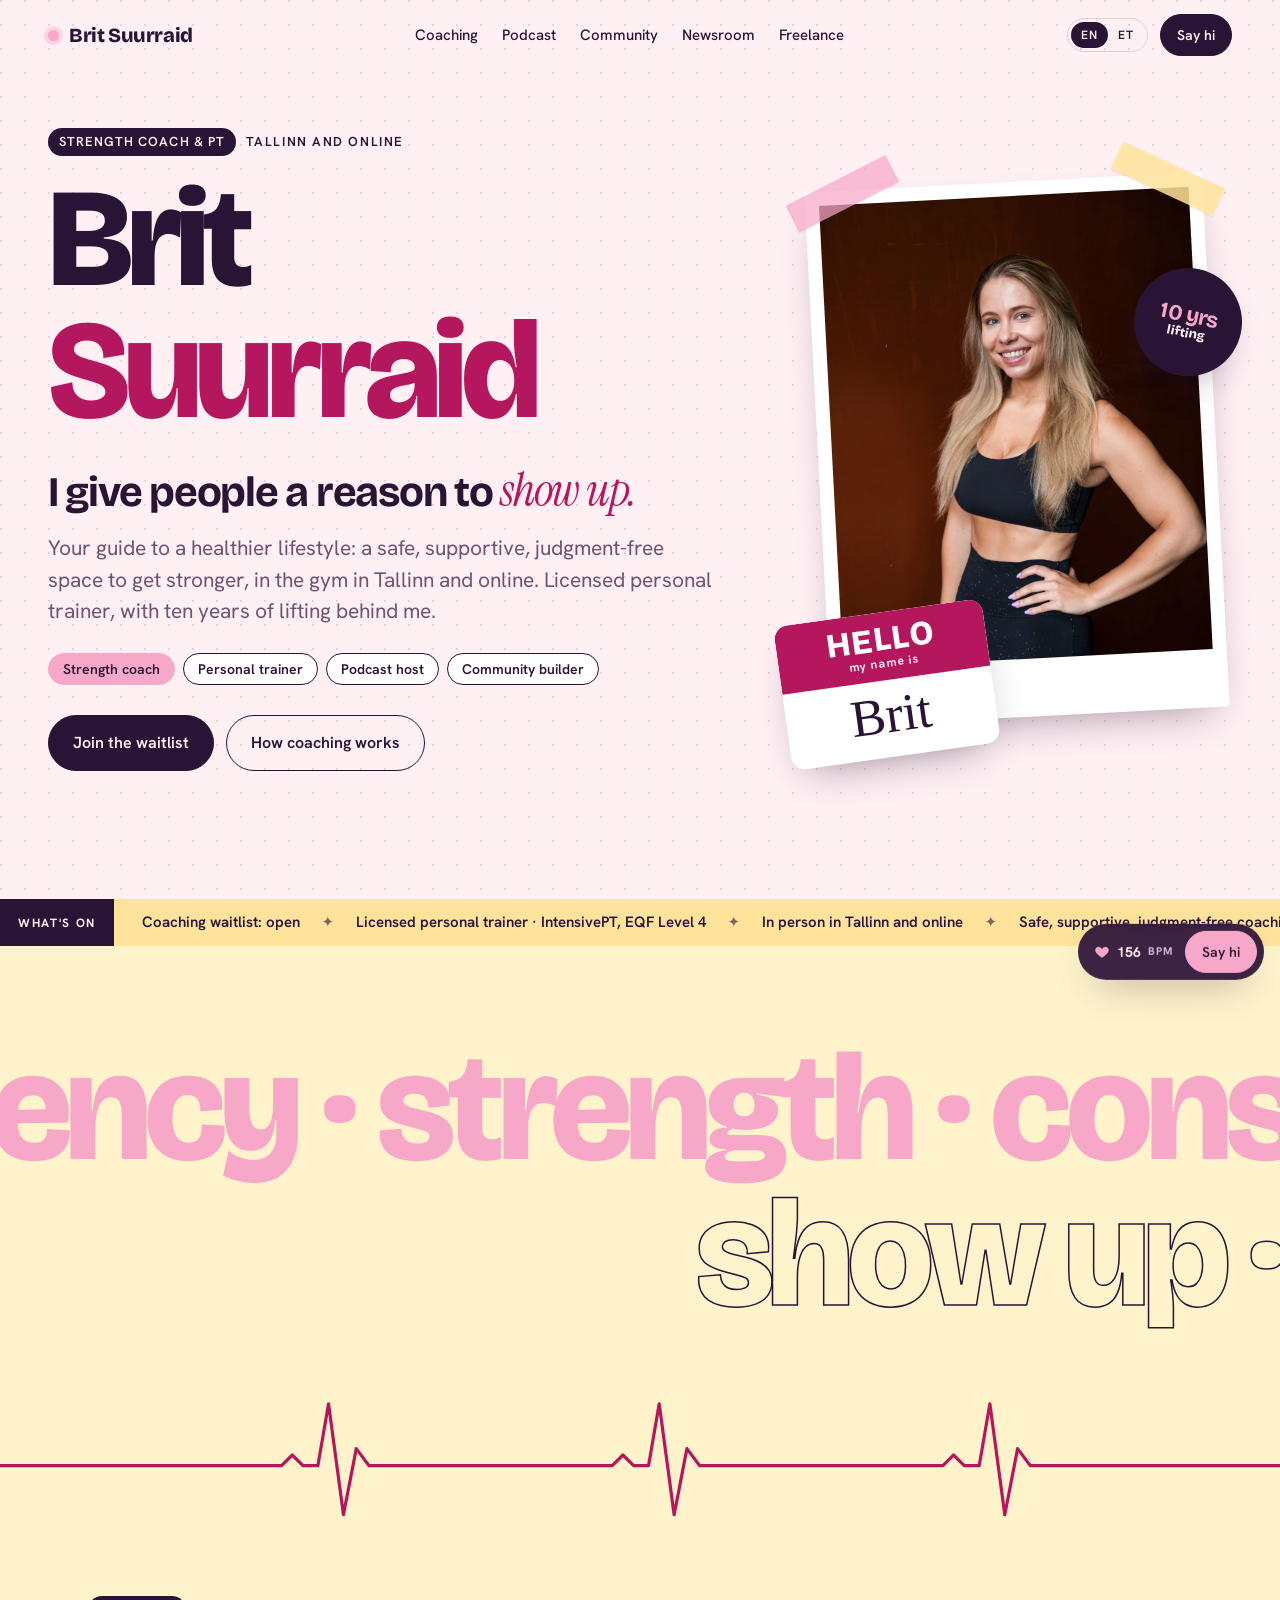
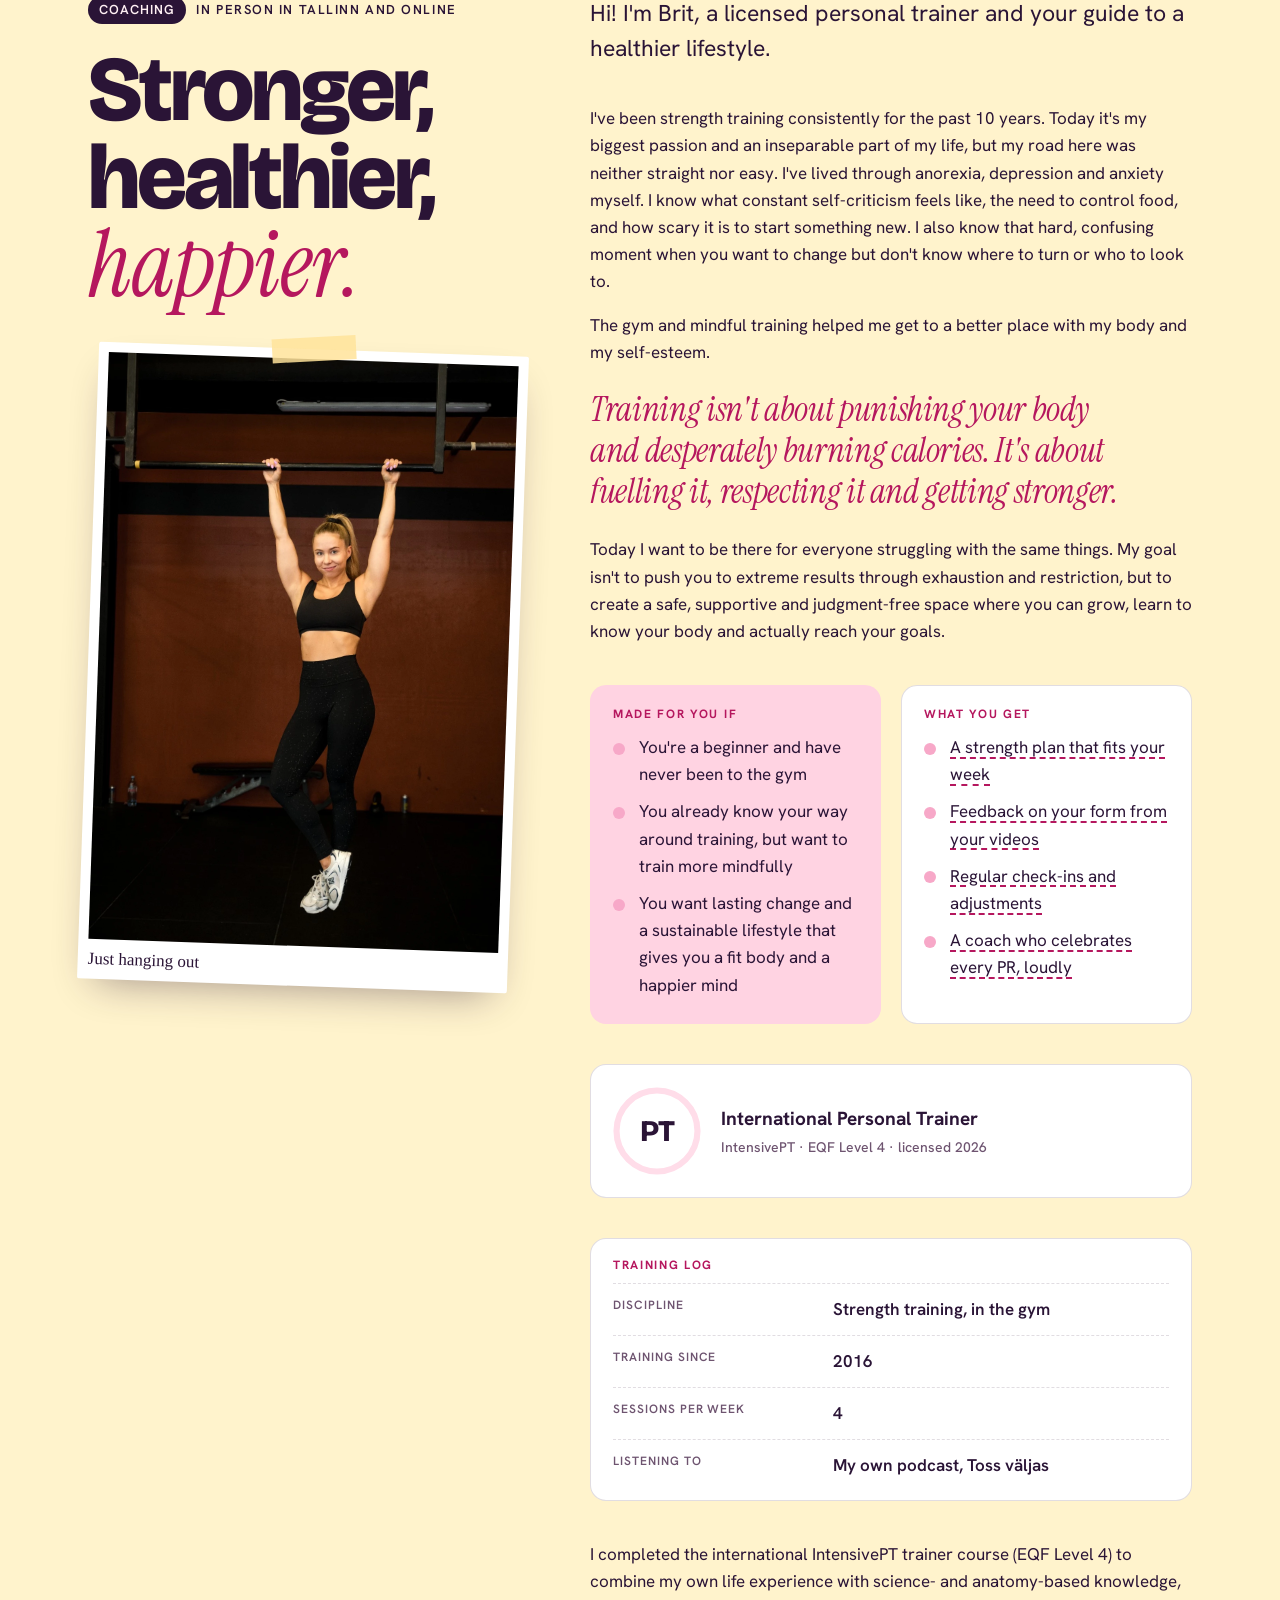
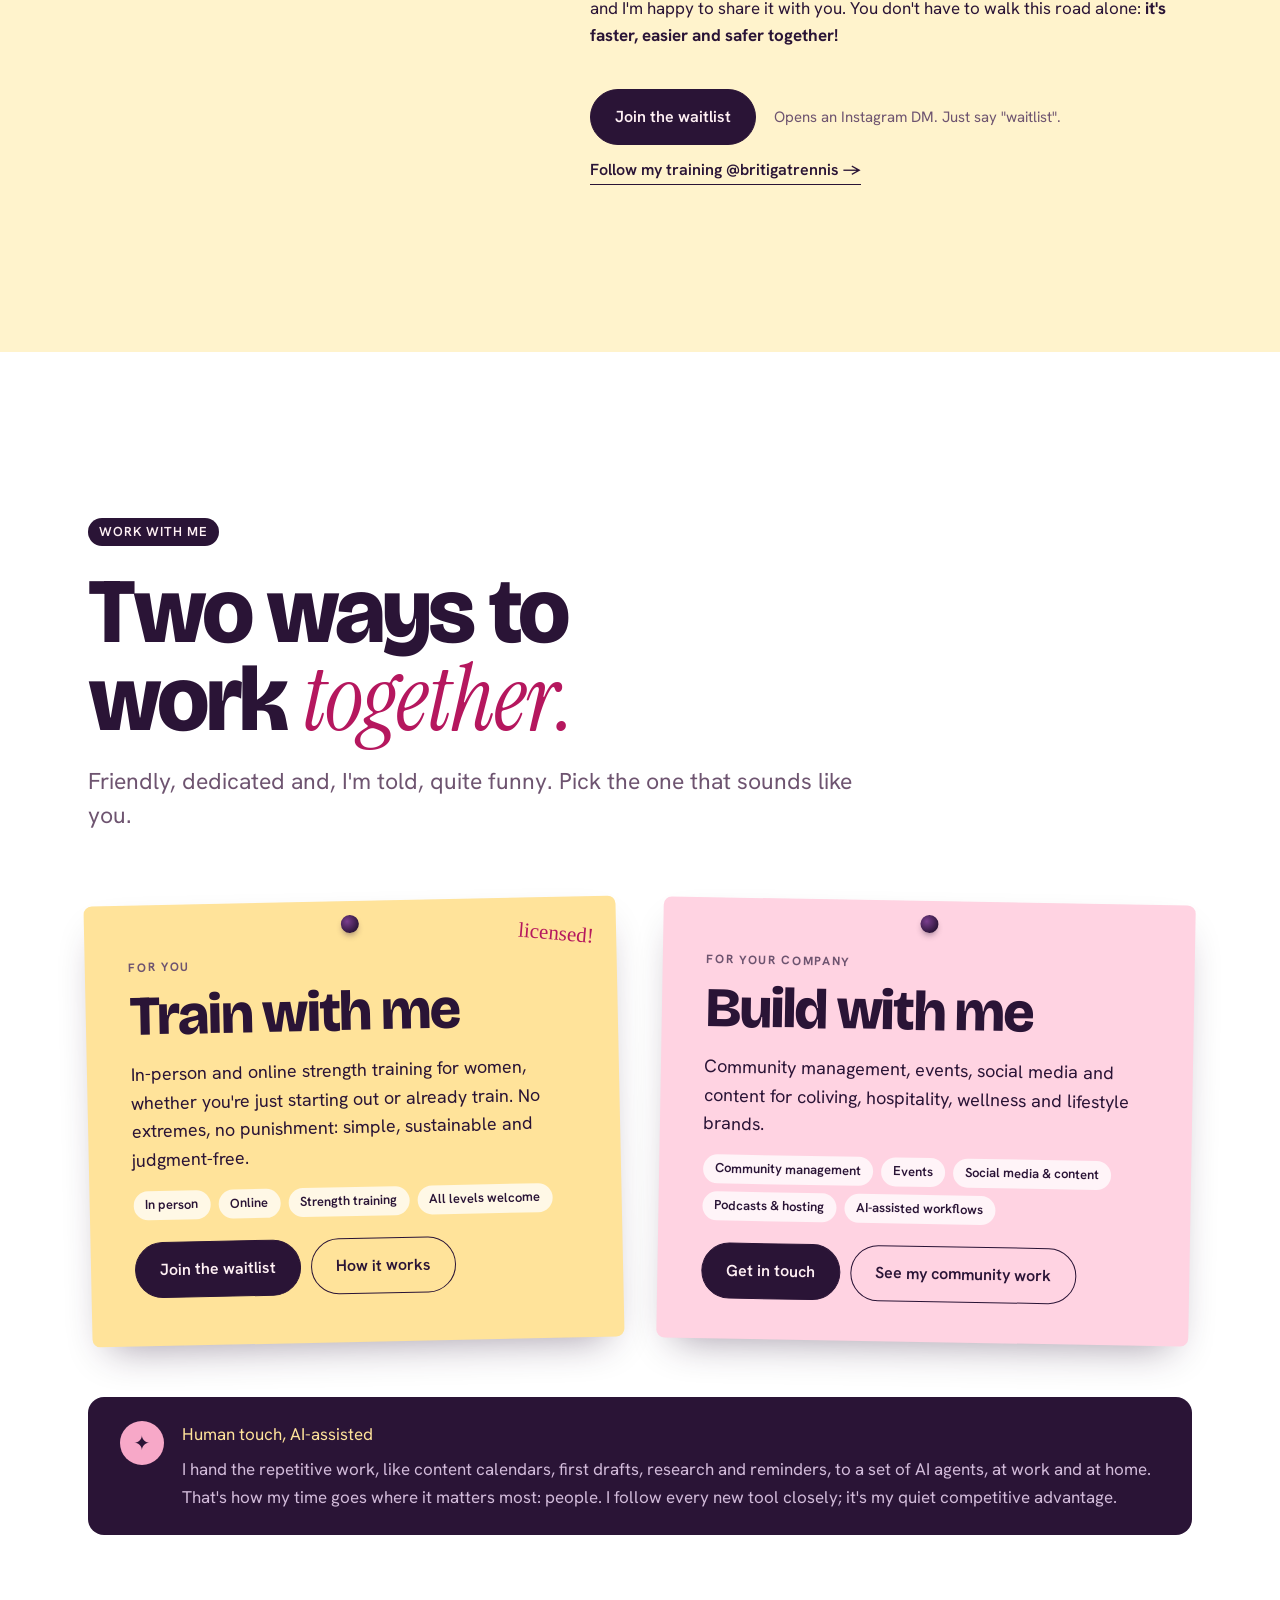
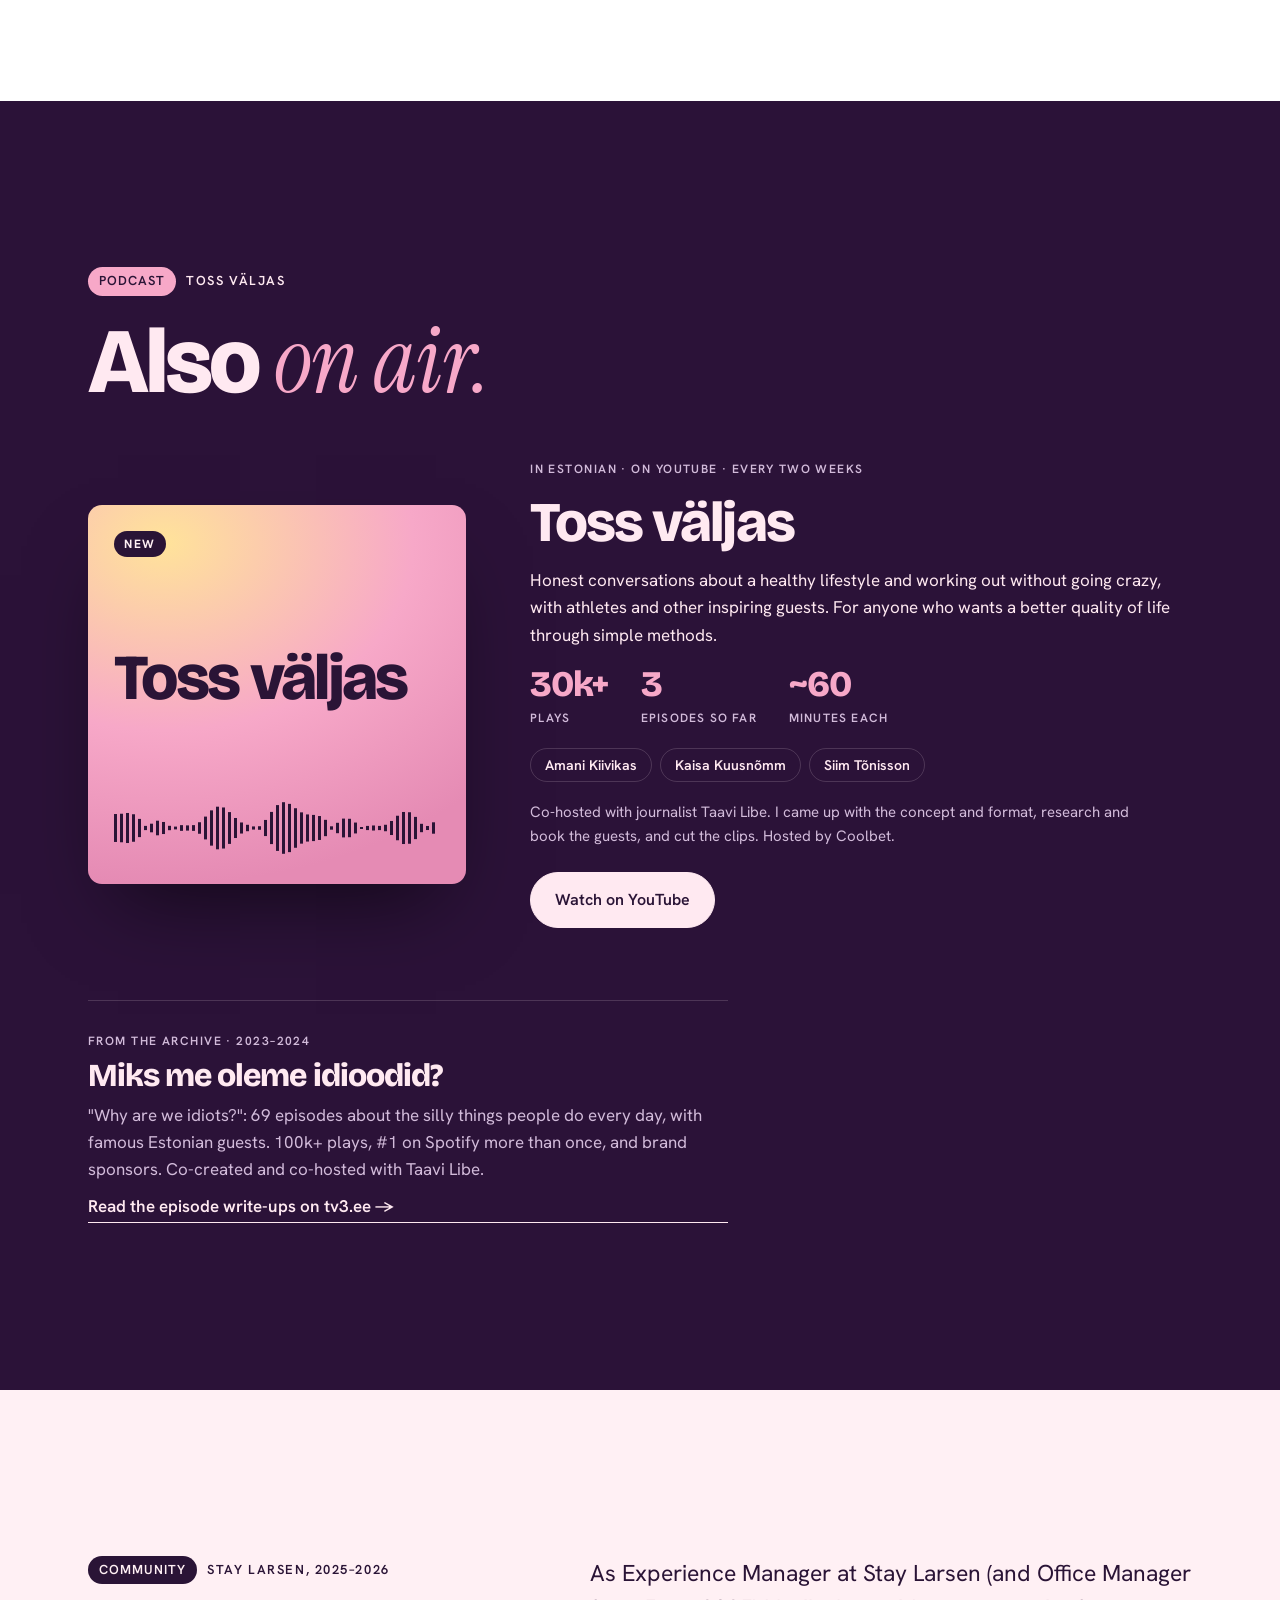
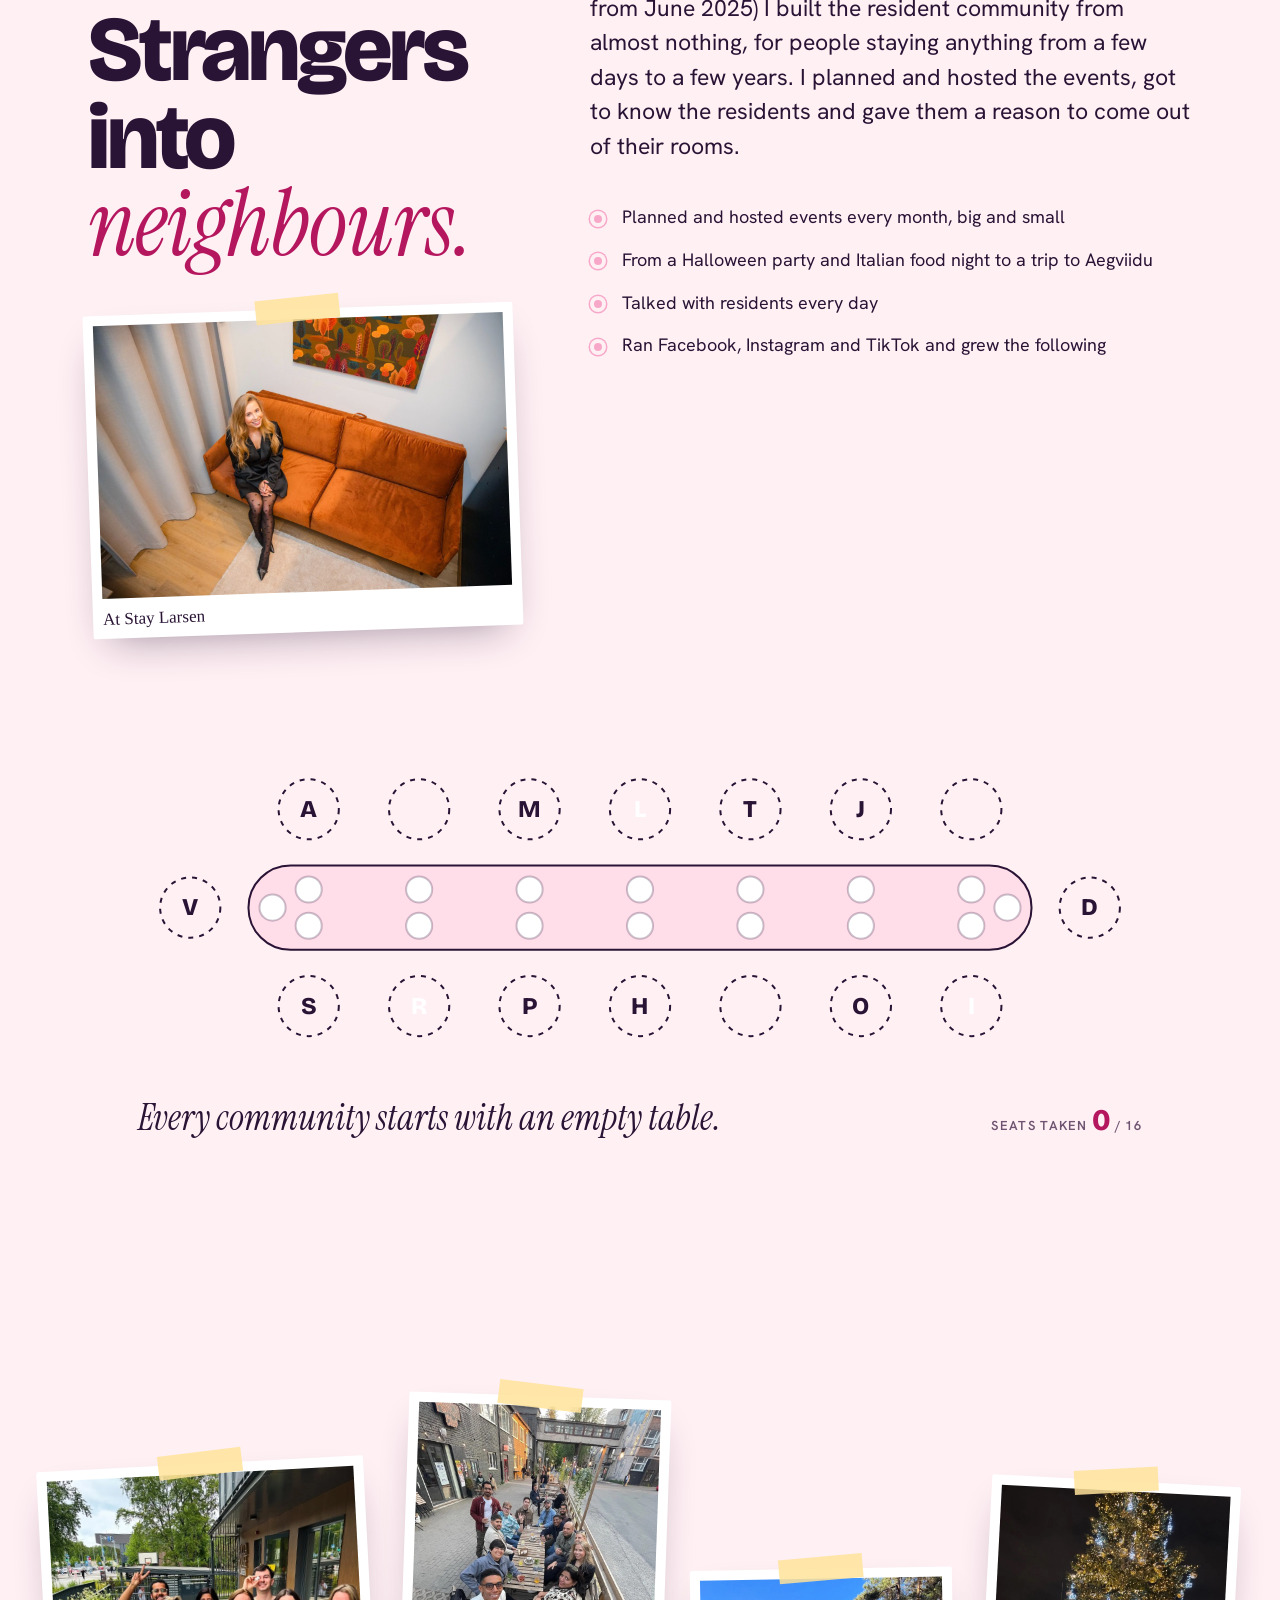
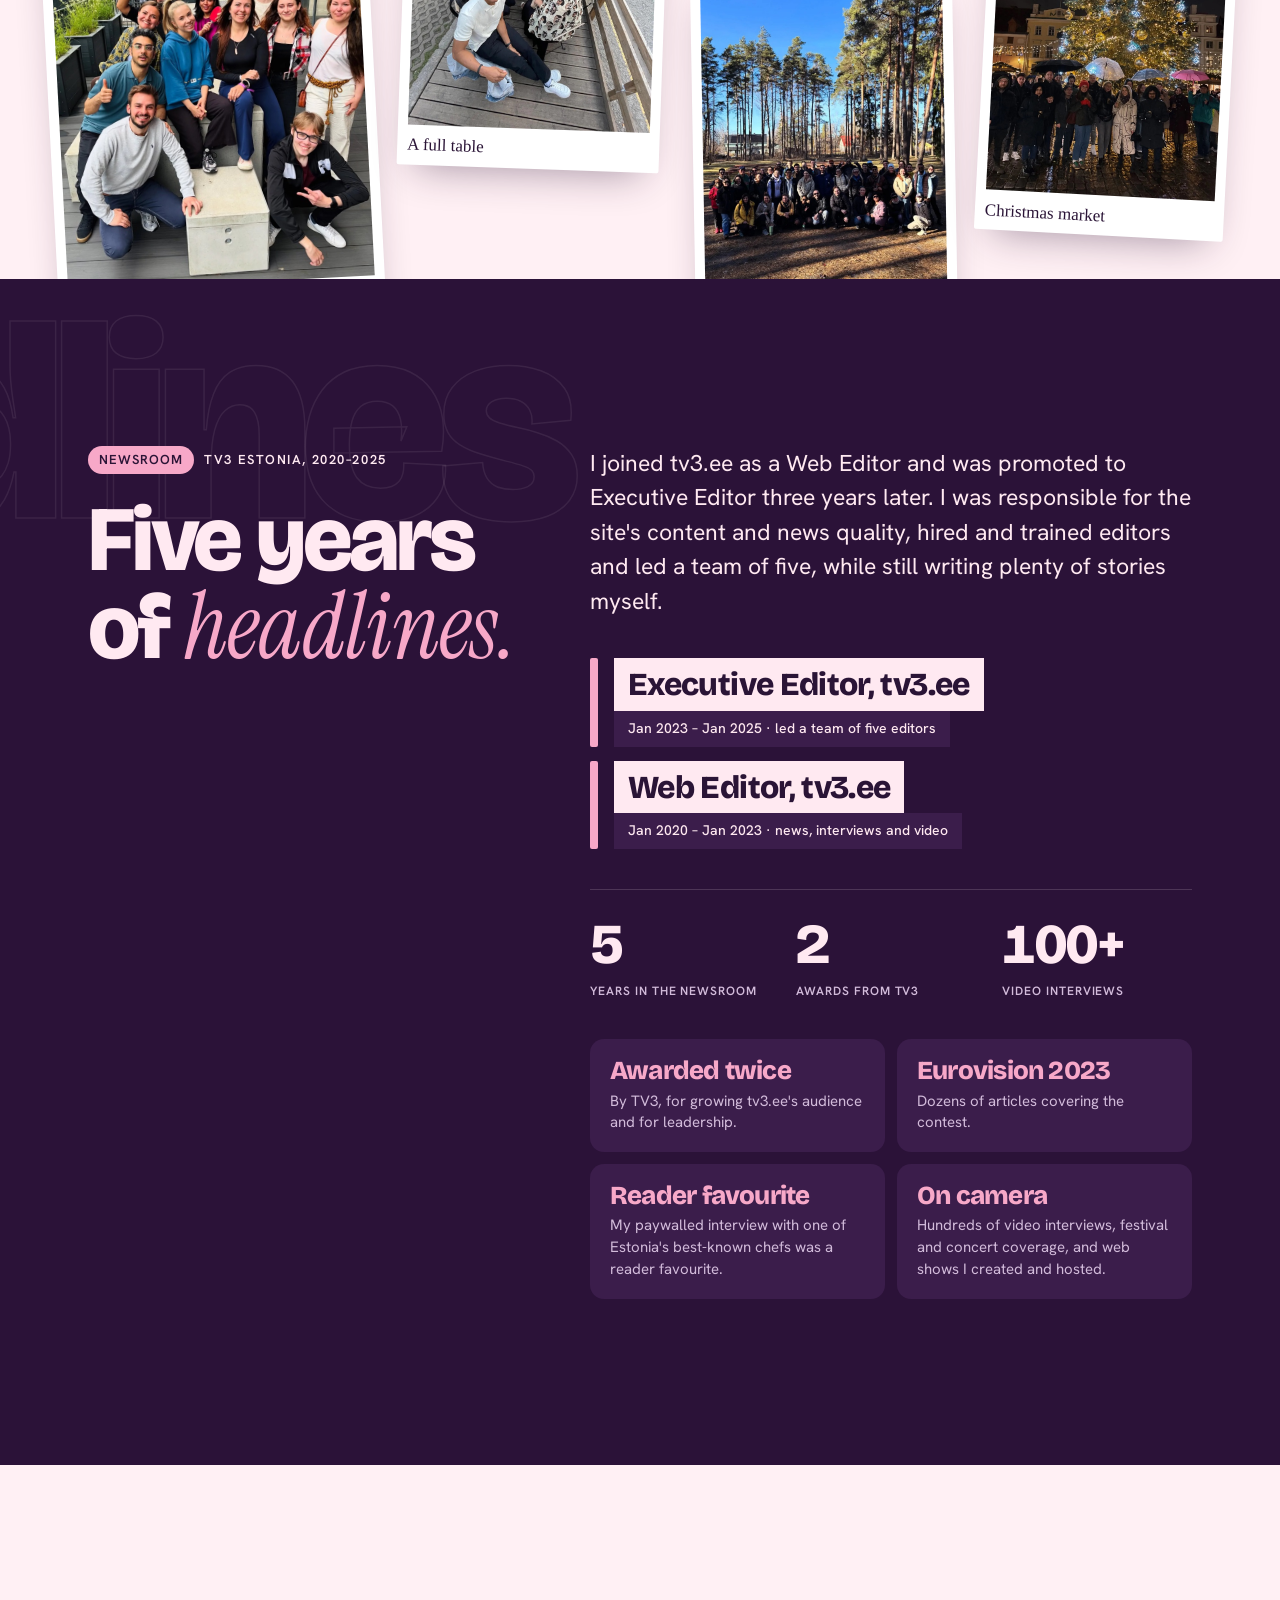
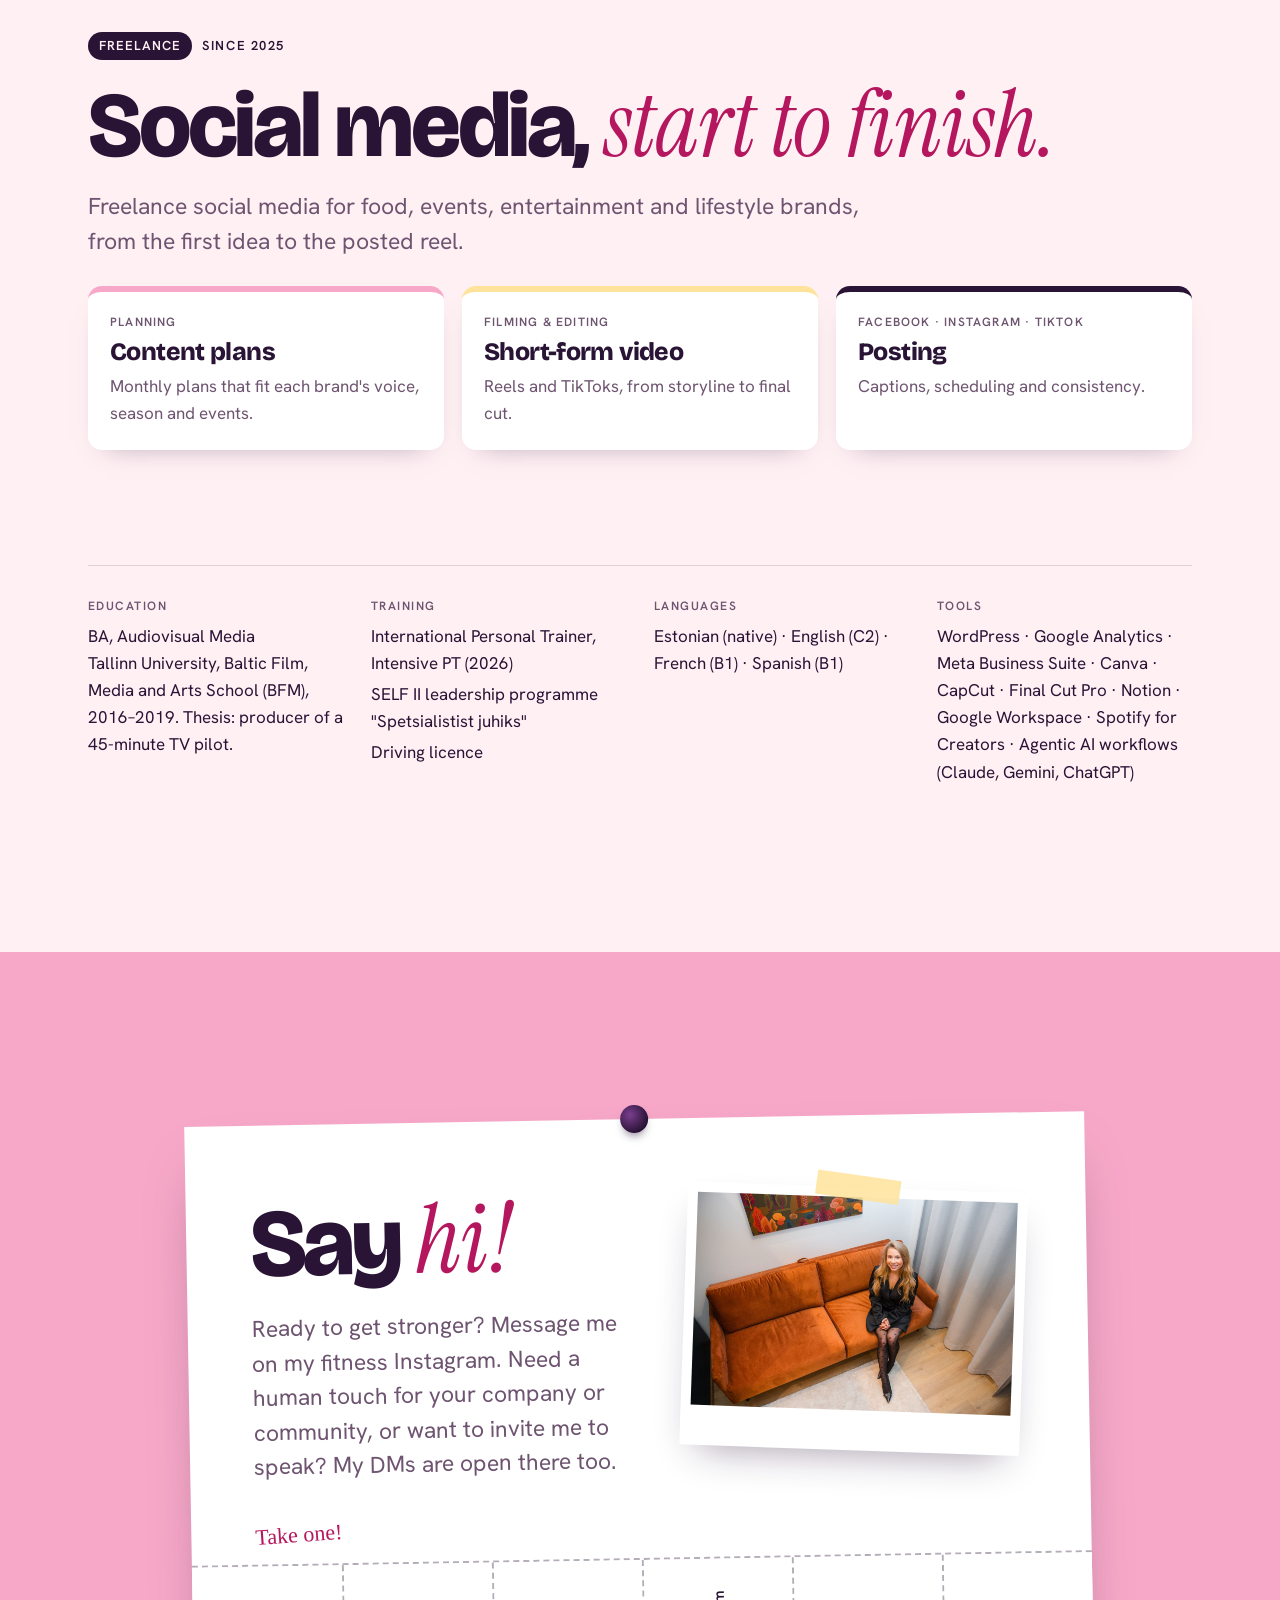
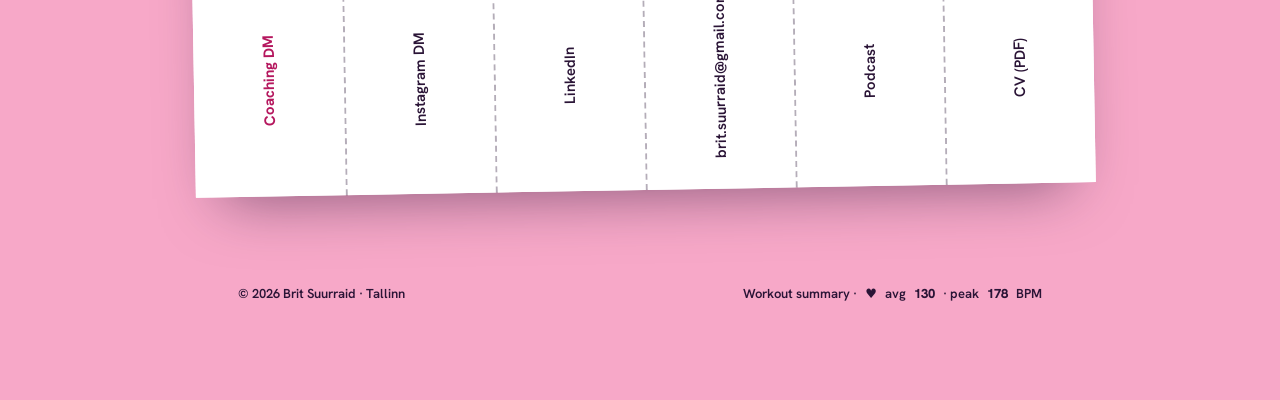
==== commit e0dc29d8: "Version CSS and JS links so deploys don't mix cached CSS with new HTML" ====
--- a/index.html
+++ b/index.html
@@ -44,7 +44,7 @@
   <link rel="preconnect" href="https://fonts.googleapis.com">
   <link rel="preconnect" href="https://fonts.gstatic.com" crossorigin>
   <link rel="stylesheet" href="https://fonts.googleapis.com/css2?family=Bricolage+Grotesque:opsz,wght@12..96,700..800&family=Hanken+Grotesk:wght@400;500;600;700&family=Instrument+Serif:ital@1&family=Permanent+Marker&display=swap">
-  <link rel="stylesheet" href="/styles.css">
+  <link rel="stylesheet" href="/styles.css?v=2">
 
   <script type="application/ld+json">
   {
@@ -429,6 +429,6 @@
     <a class="btn" href="#contact">Say hi</a>
   </div>
 
-  <script src="/main.js" defer onerror="document.documentElement.classList.remove('js')"></script>
+  <script src="/main.js?v=2" defer onerror="document.documentElement.classList.remove('js')"></script>
 </body>
 </html>
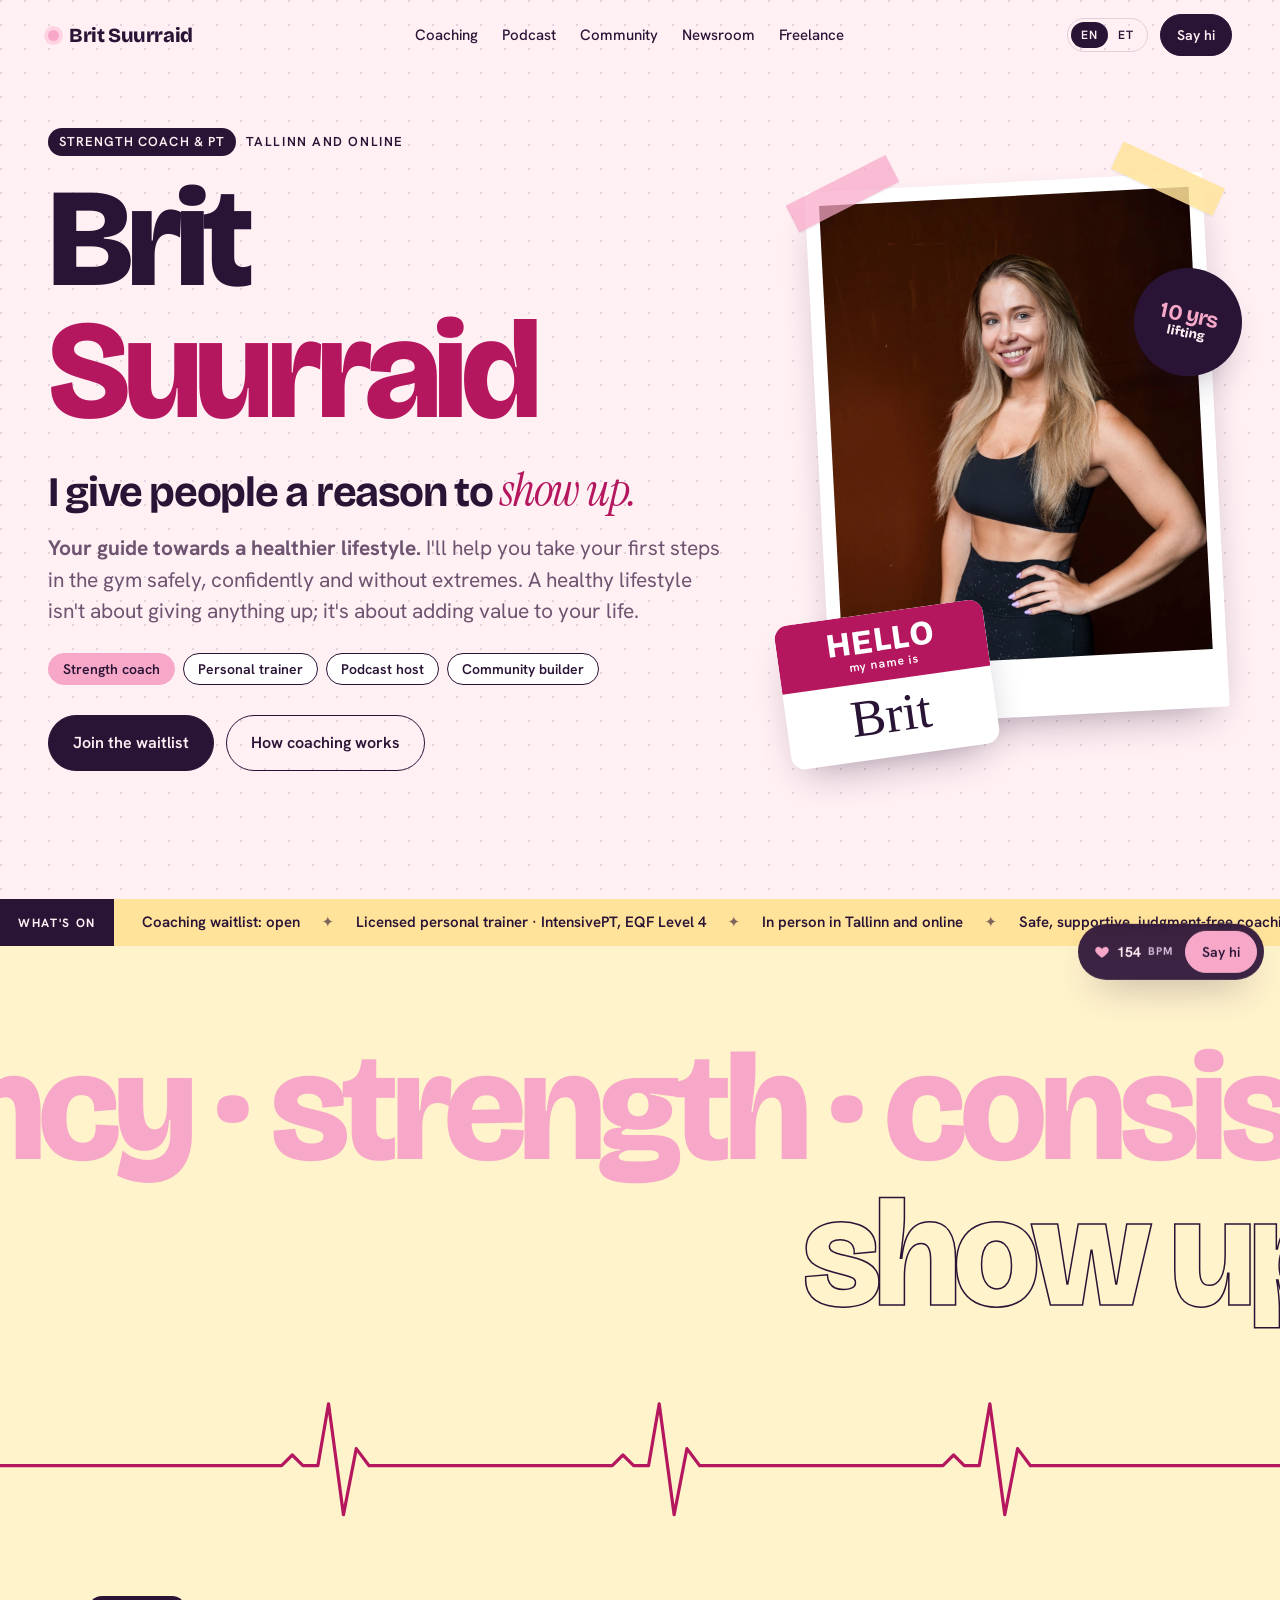
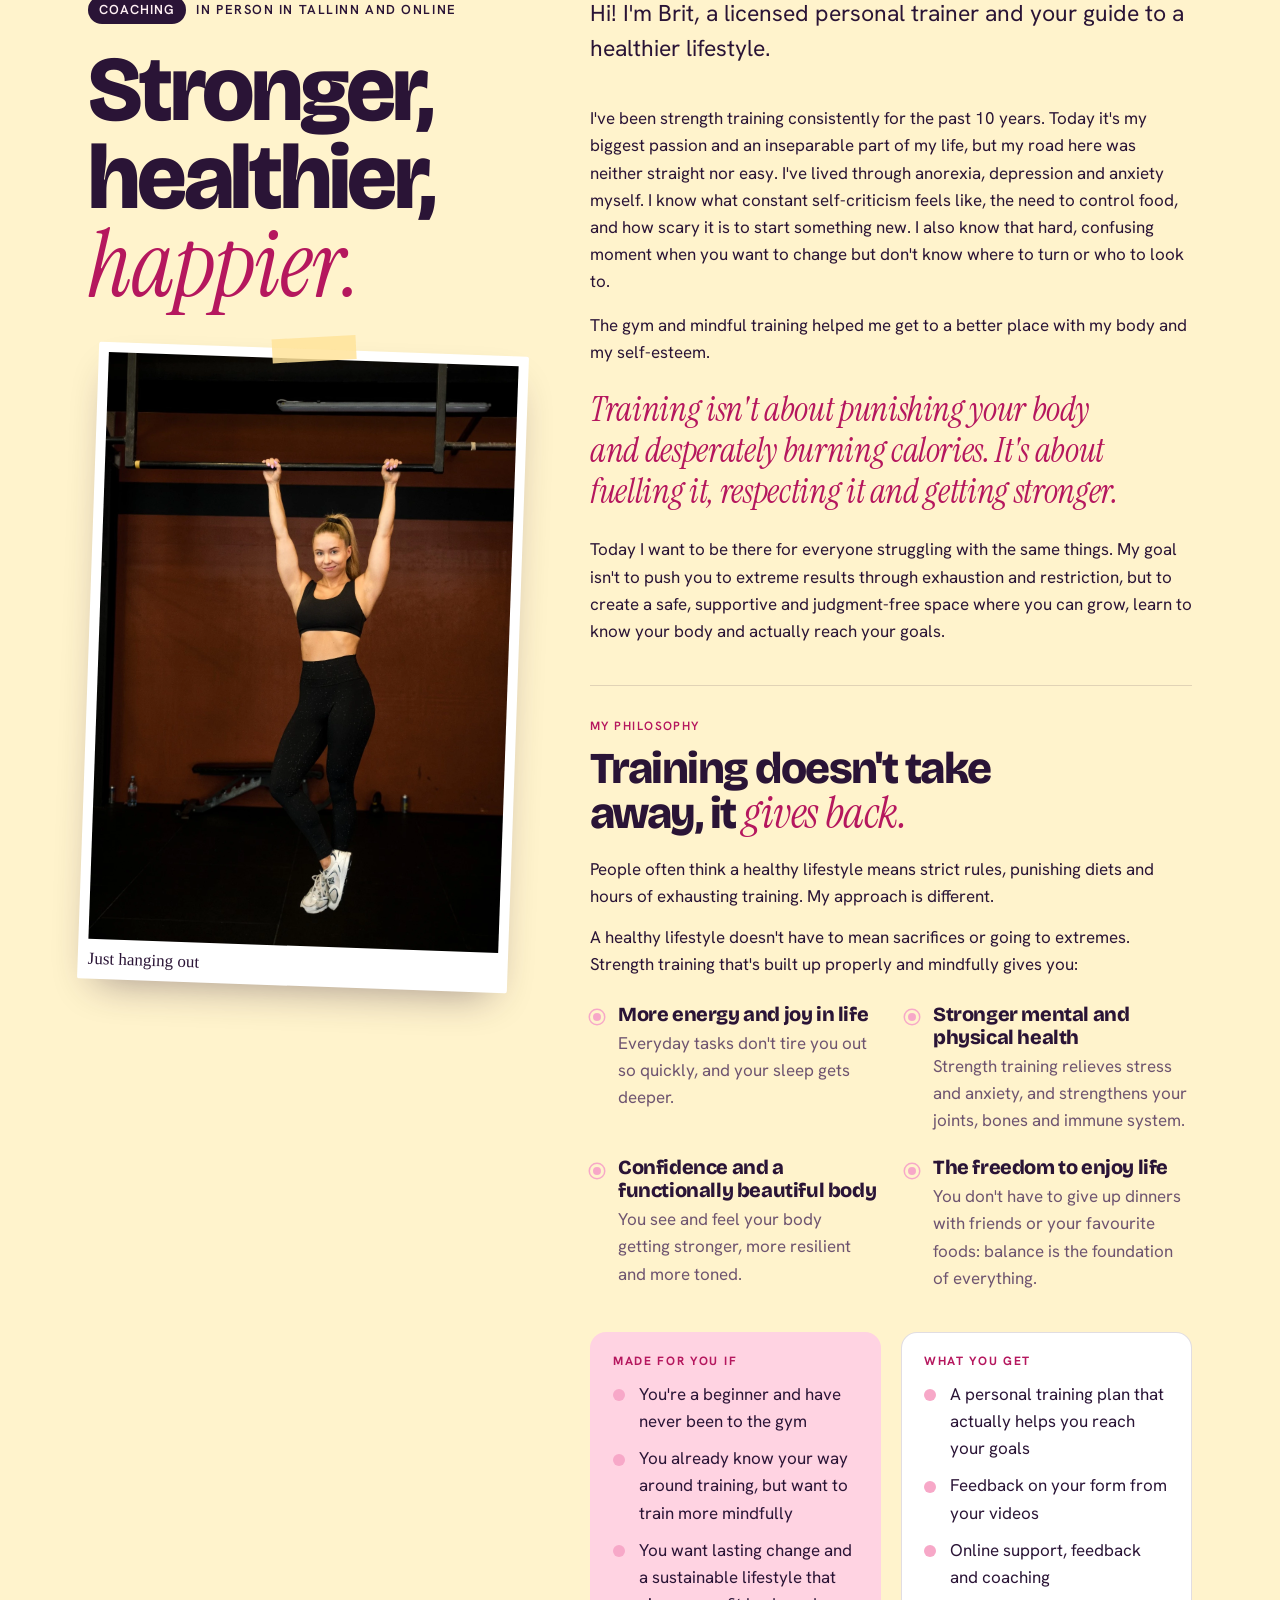
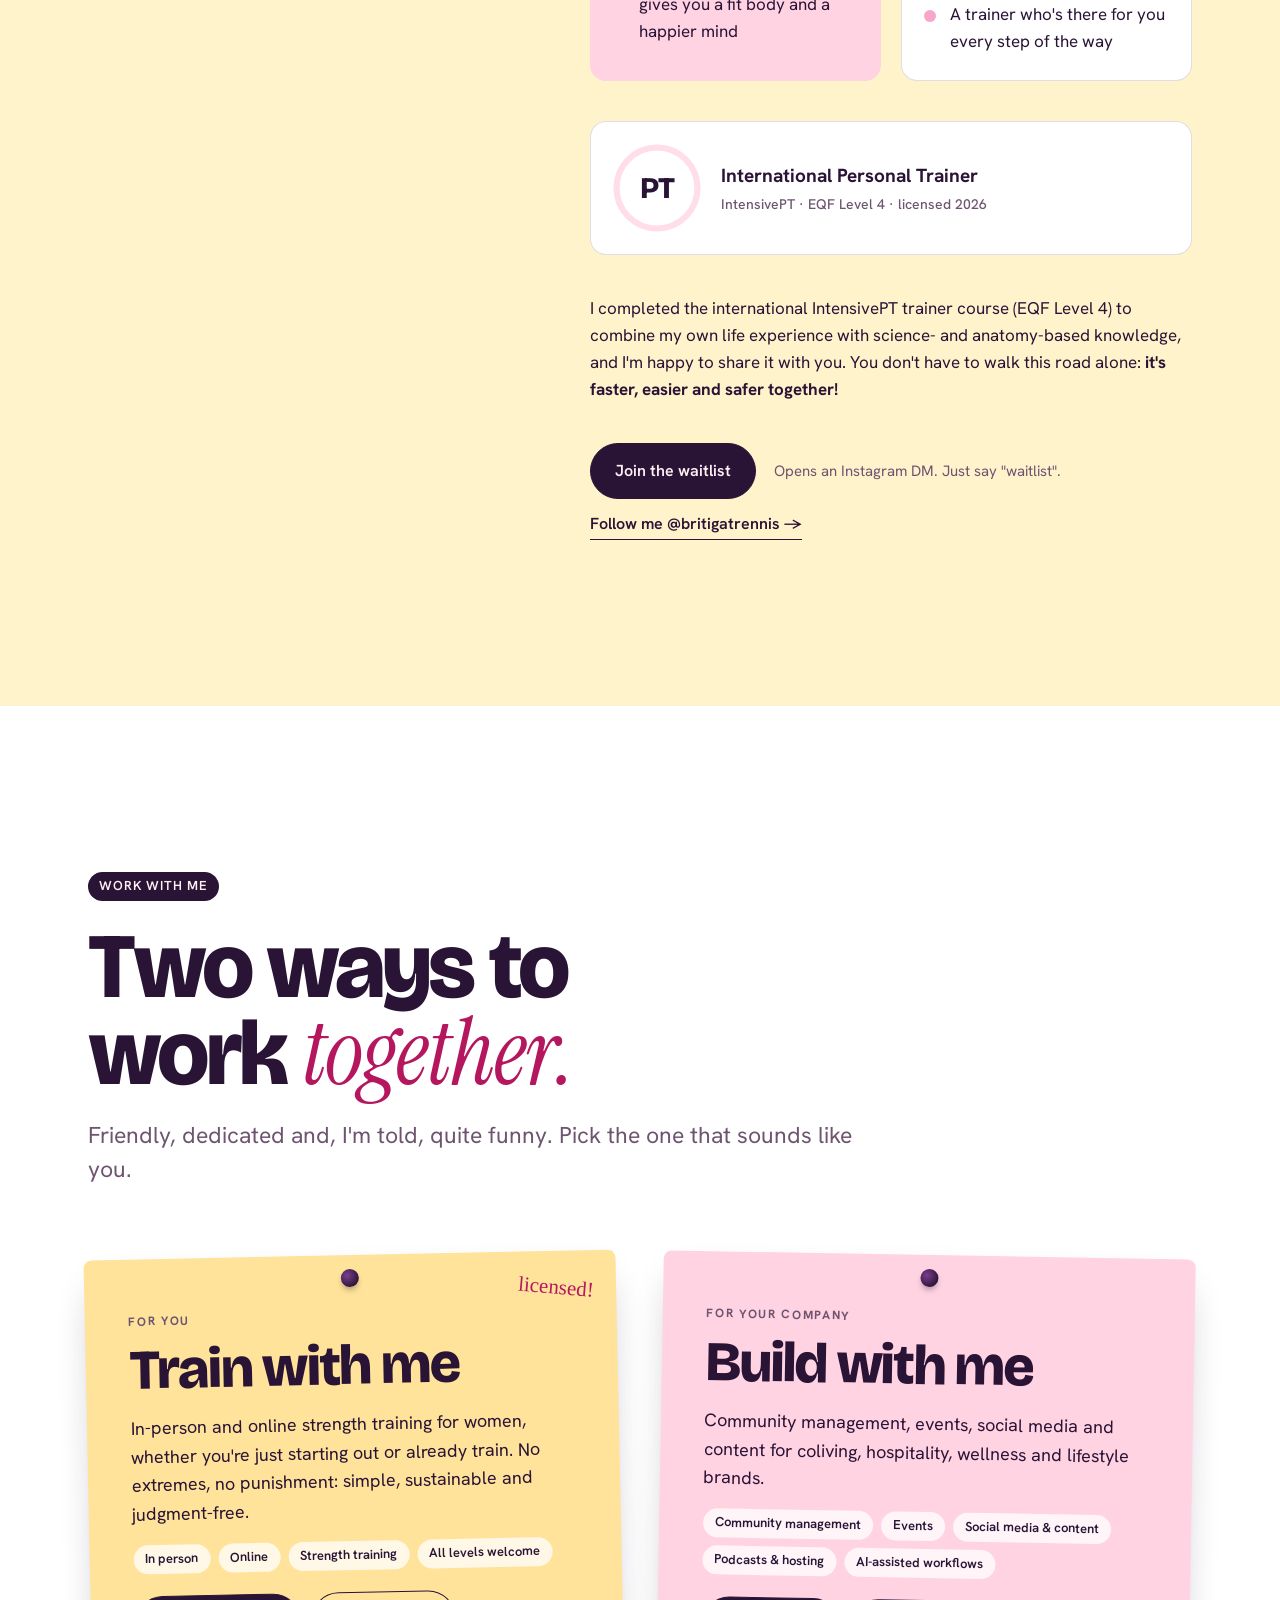
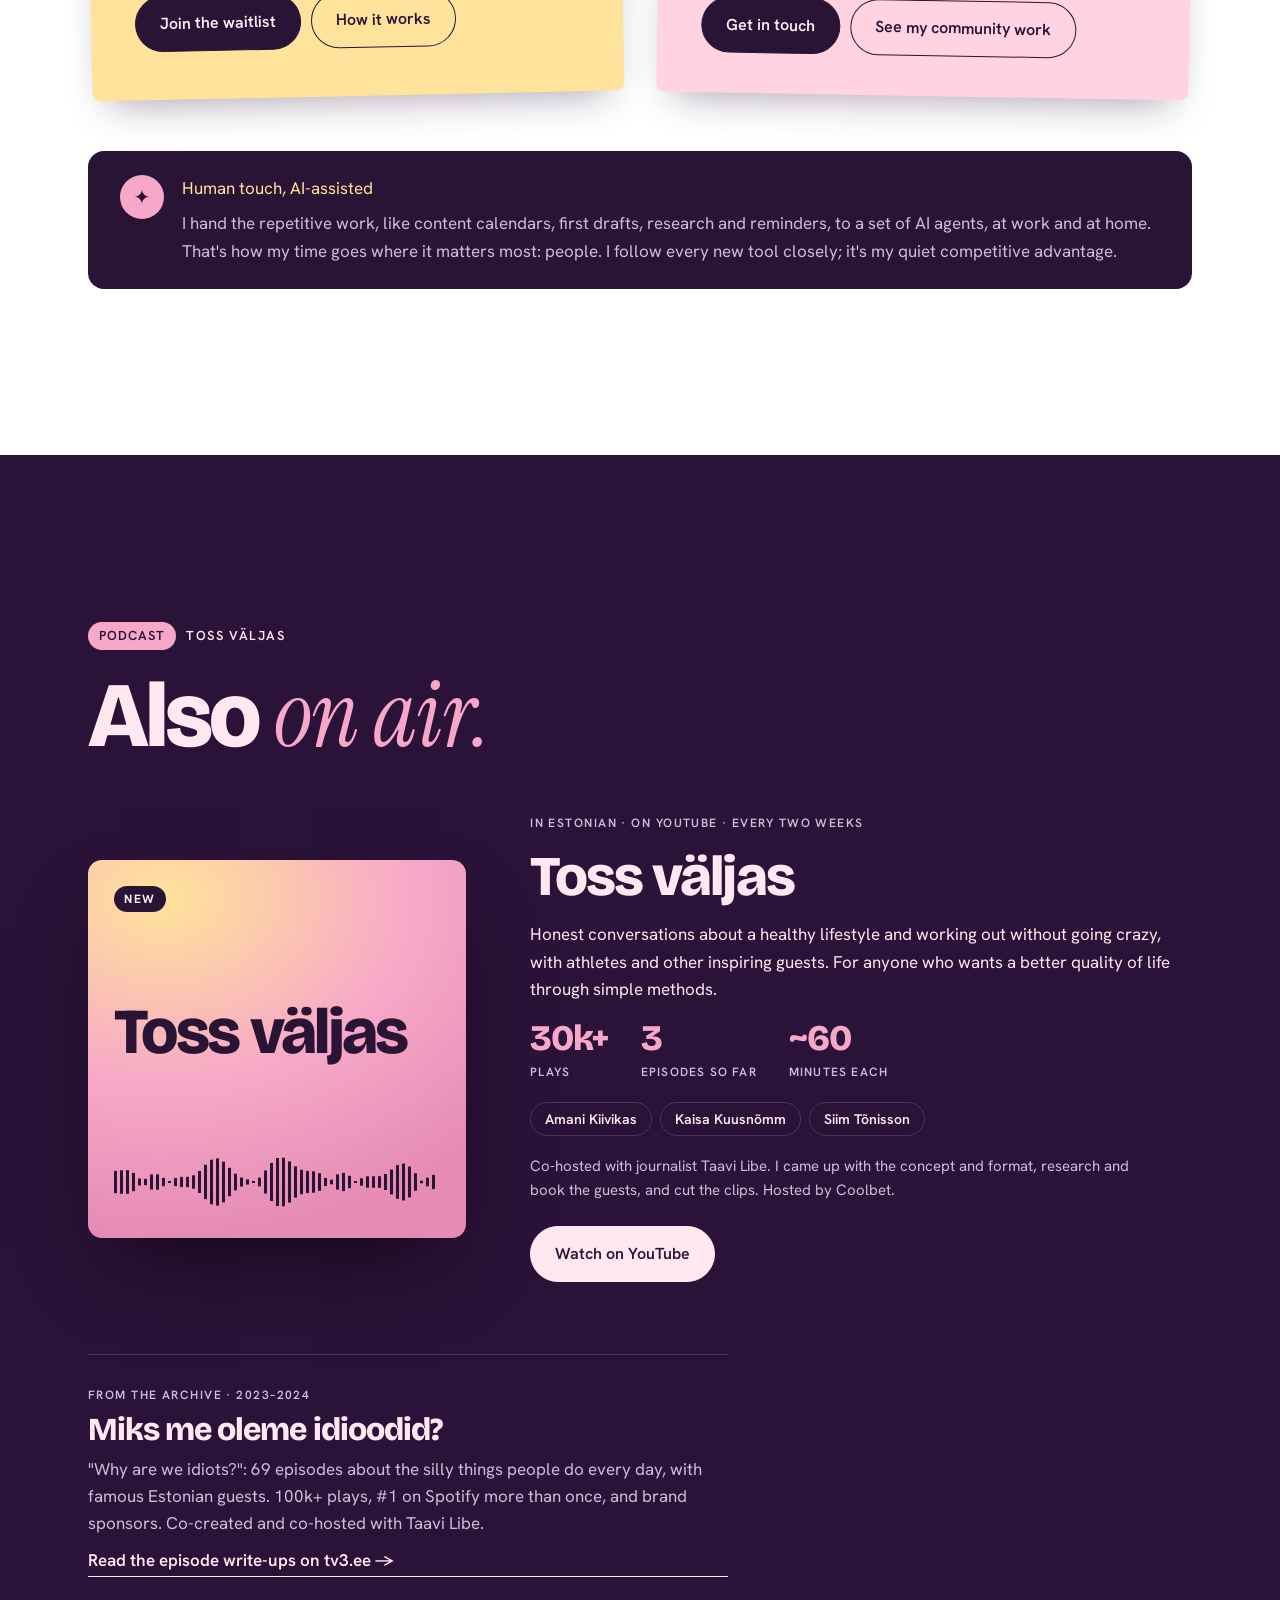
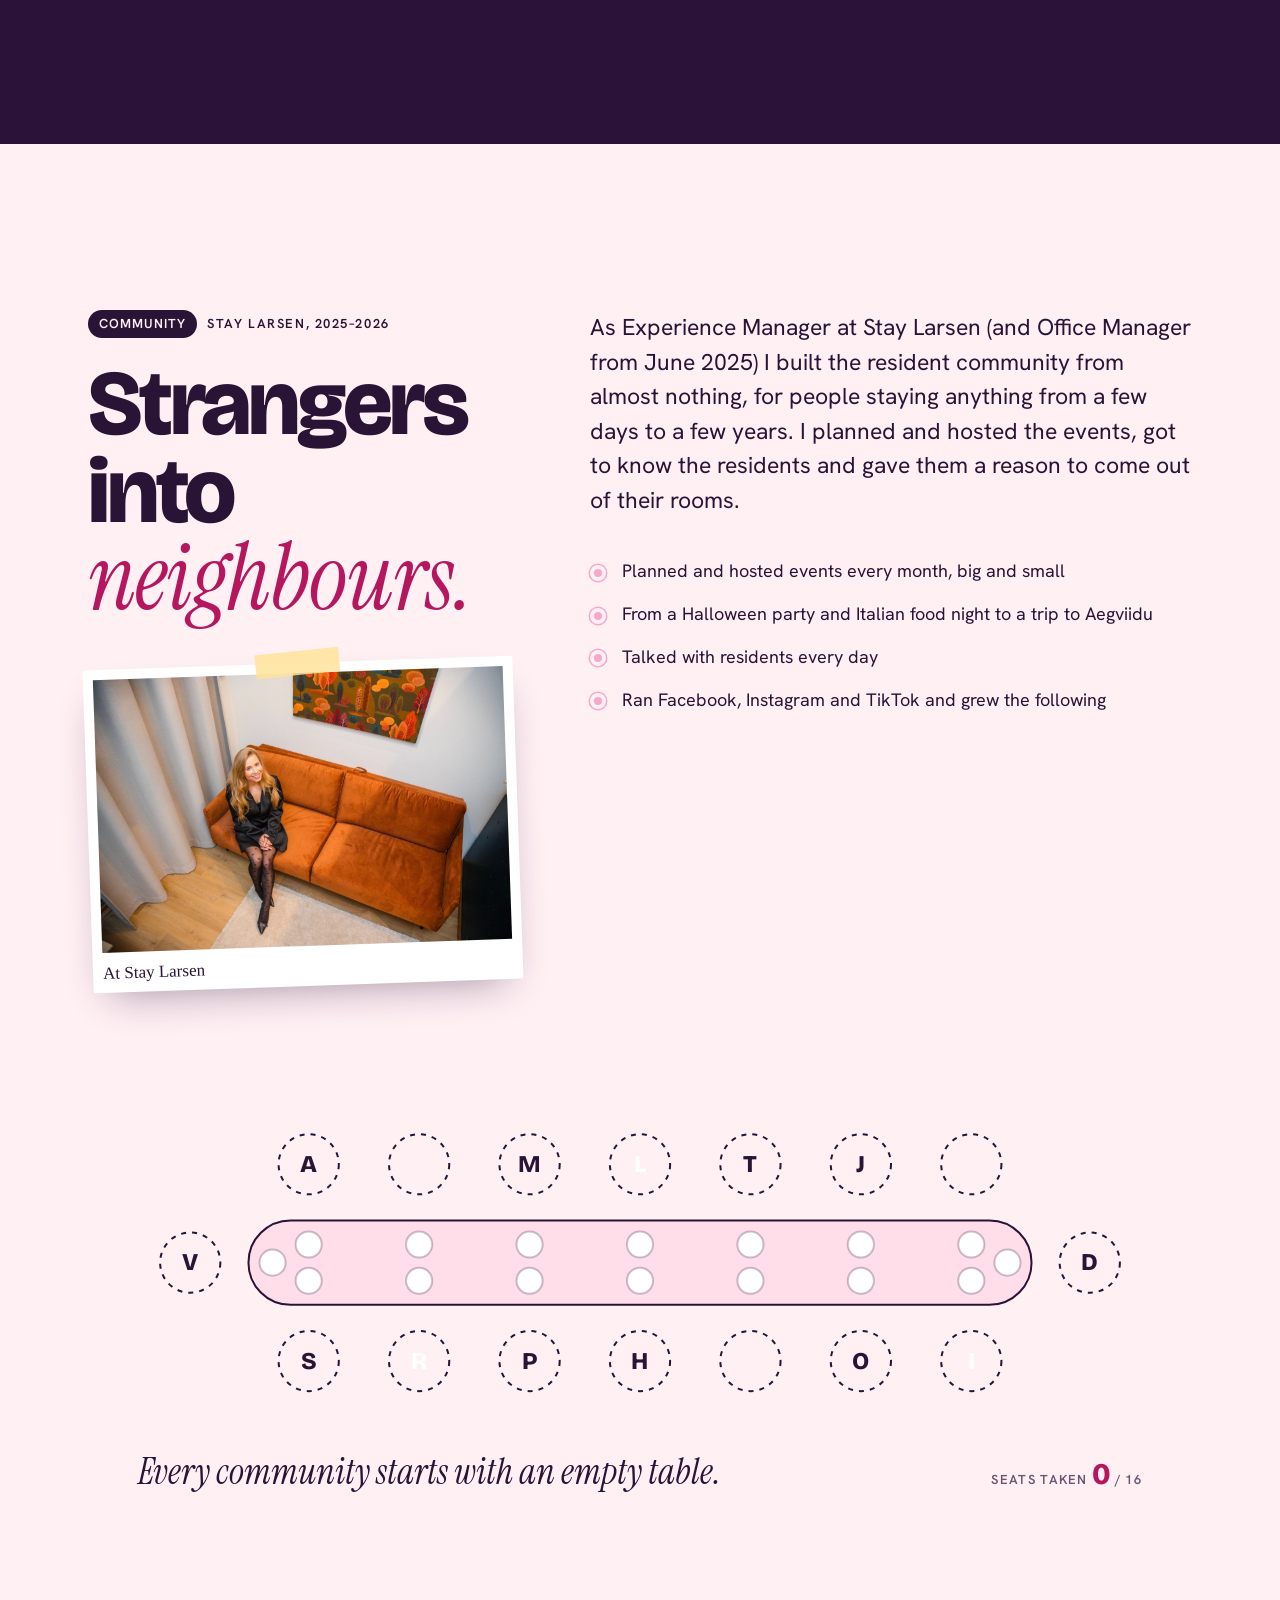
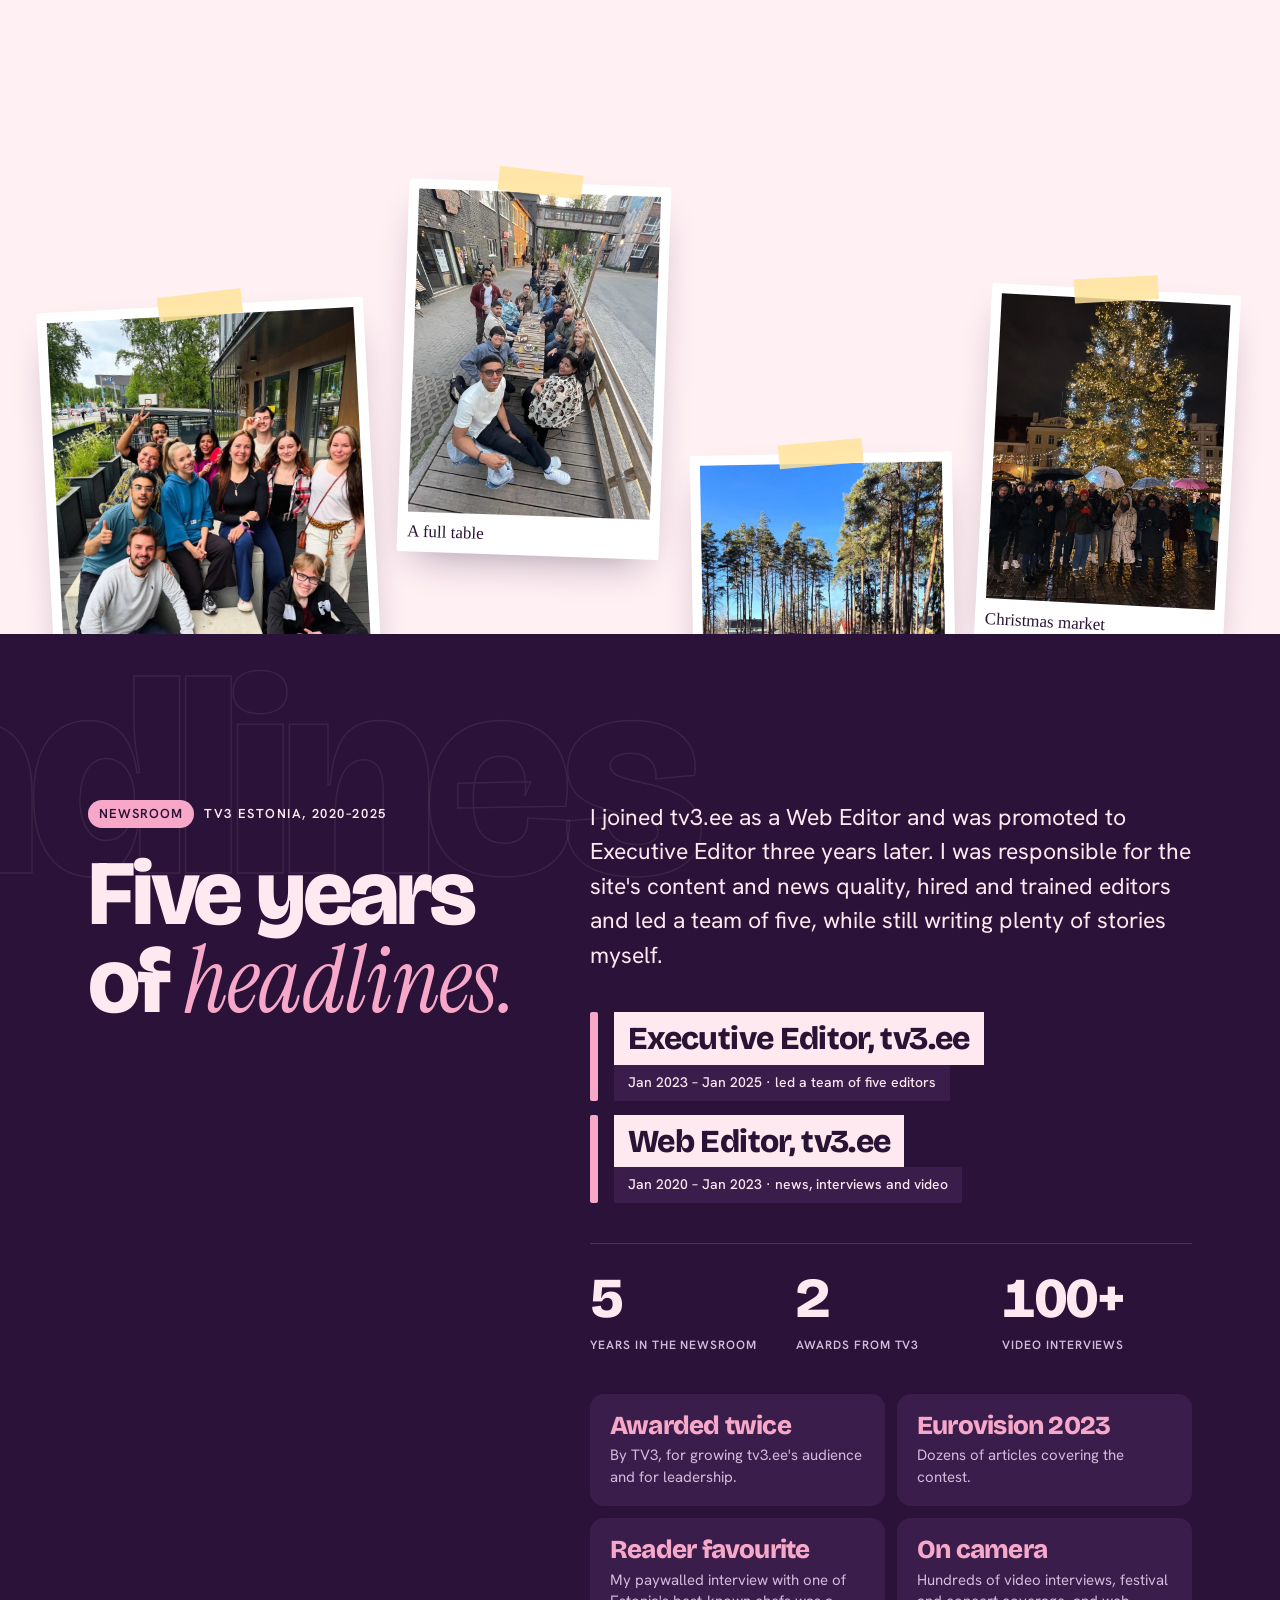
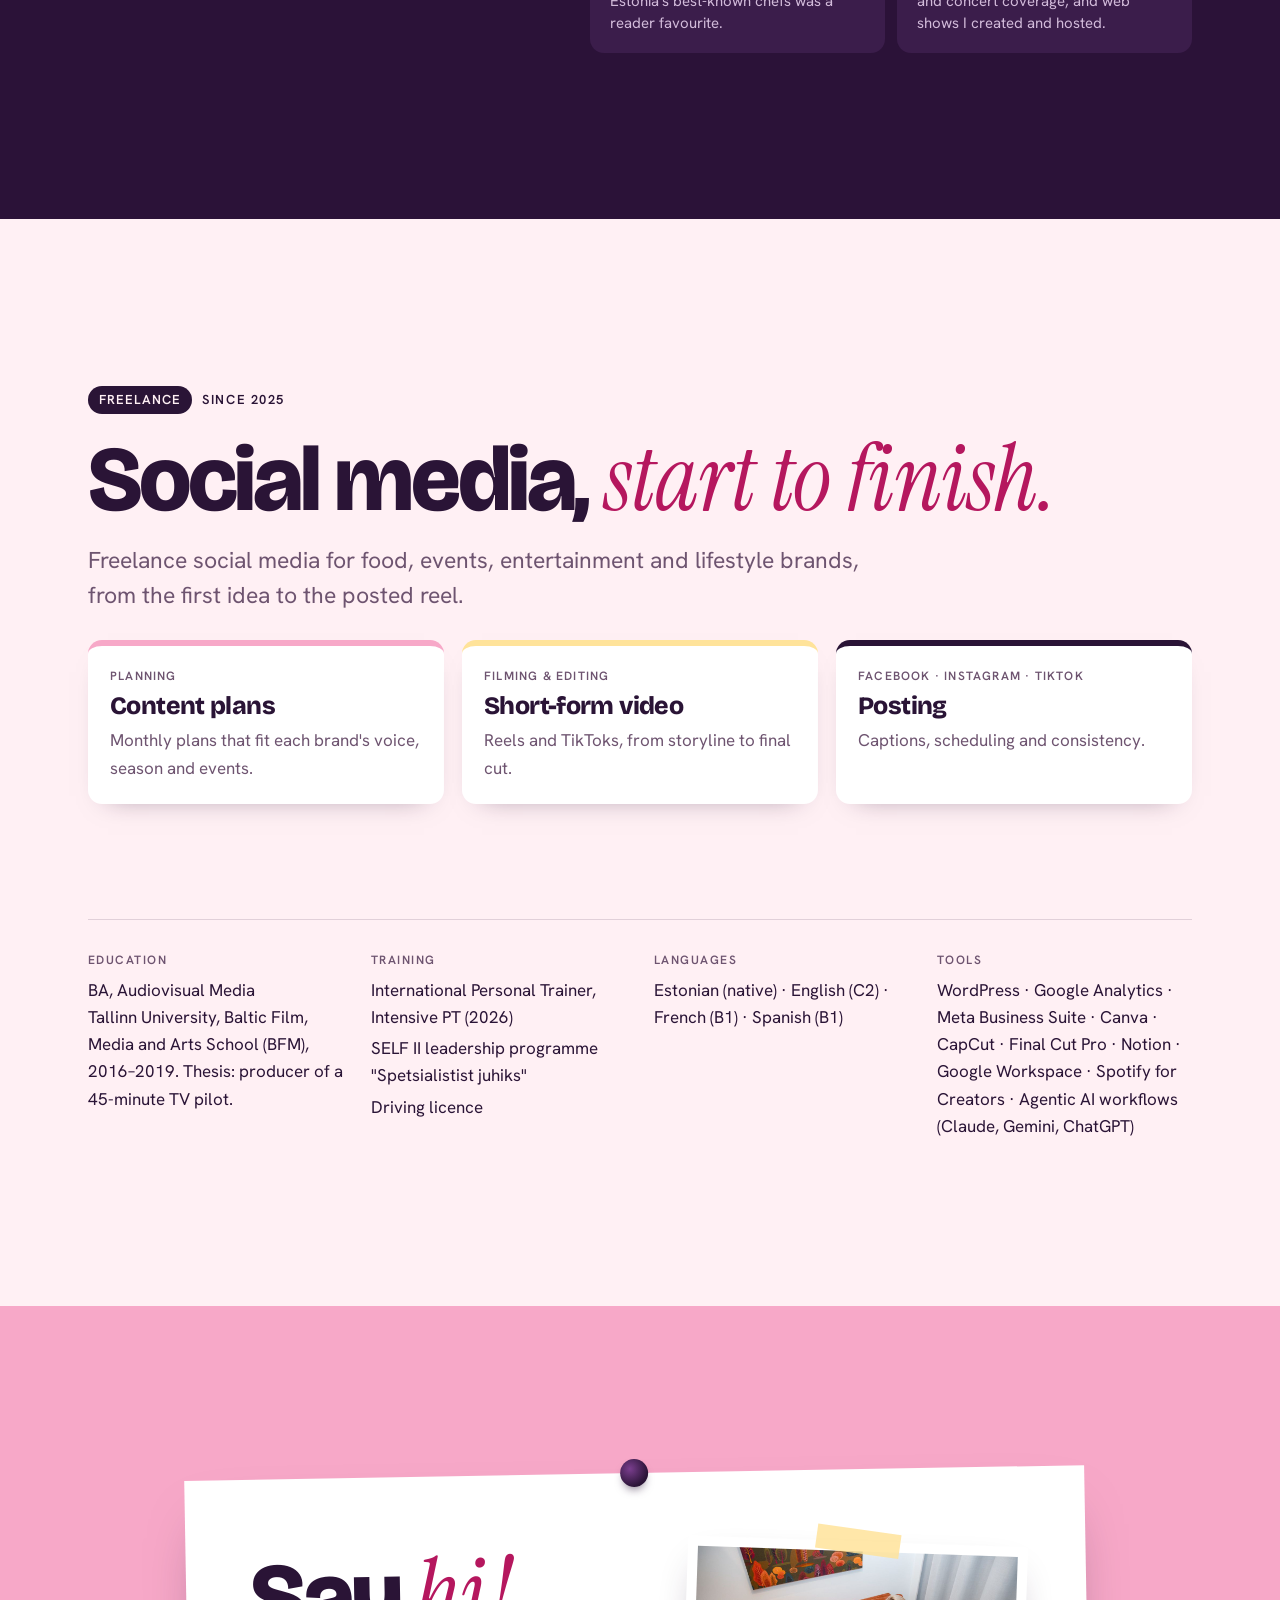
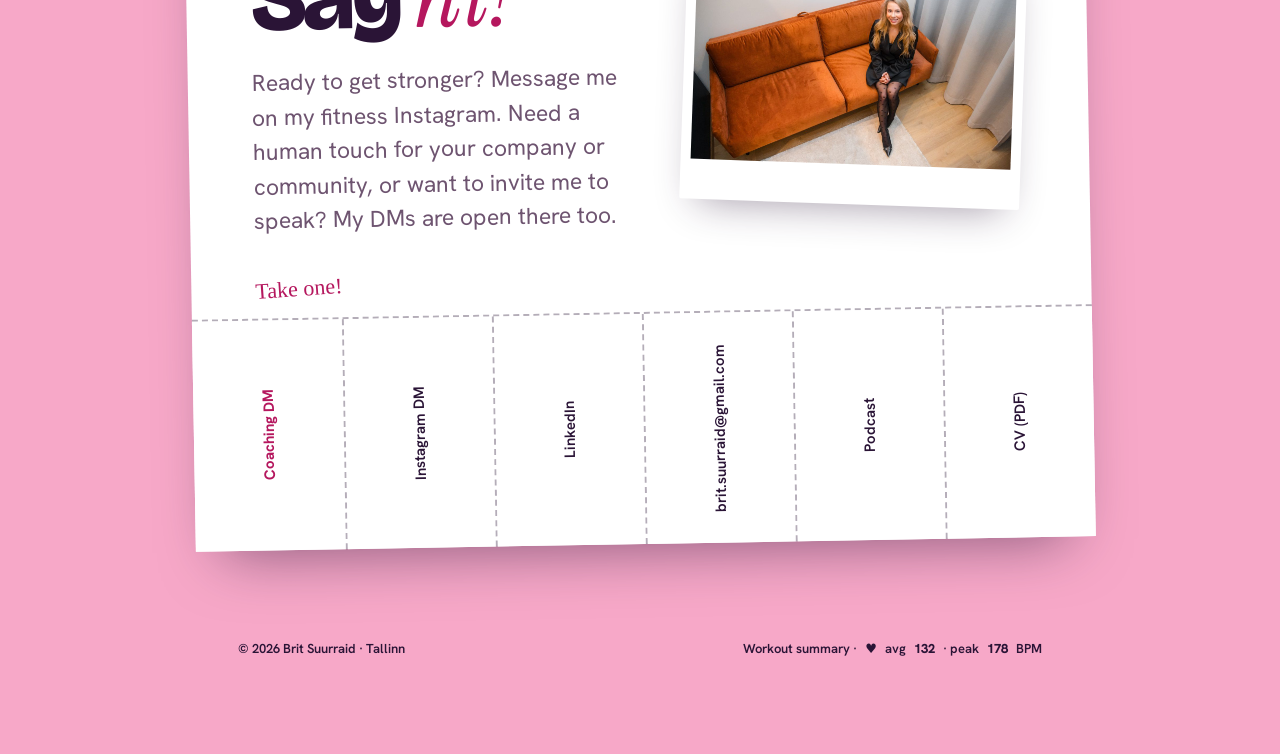
==== commit 7ba218f4: "Apply Brit's feedback: new hero line, philosophy block, updated offer - Hero: her 'Sinu teejuht terv" ====
--- a/index.html
+++ b/index.html
@@ -44,7 +44,7 @@
   <link rel="preconnect" href="https://fonts.googleapis.com">
   <link rel="preconnect" href="https://fonts.gstatic.com" crossorigin>
   <link rel="stylesheet" href="https://fonts.googleapis.com/css2?family=Bricolage+Grotesque:opsz,wght@12..96,700..800&family=Hanken+Grotesk:wght@400;500;600;700&family=Instrument+Serif:ital@1&family=Permanent+Marker&display=swap">
-  <link rel="stylesheet" href="/styles.css?v=2">
+  <link rel="stylesheet" href="/styles.css?v=3">
 
   <script type="application/ld+json">
   {
@@ -98,7 +98,7 @@
             <span class="line"><span class="load" style="--d:2">Suurraid</span></span>
           </h1>
           <p class="statement load" style="--d:3">I give people a reason to <em>show up.</em></p>
-          <p class="hero-lede load" style="--d:4">Your guide to a healthier lifestyle: a safe, supportive, judgment-free space to get stronger, in the gym in Tallinn and online. Licensed personal trainer, with ten years of lifting behind me.</p>
+          <p class="hero-lede load" style="--d:4"><strong>Your guide towards a healthier lifestyle.</strong> I'll help you take your first steps in the gym safely, confidently and without extremes. A healthy lifestyle isn't about giving anything up; it's about adding value to your life.</p>
           <ul class="roles load" style="--d:5" aria-label="Roles">
             <li>Strength coach</li><li>Personal trainer</li><li>Podcast host</li><li>Community builder</li>
           </ul>
@@ -165,6 +165,17 @@
             <blockquote class="pull">Training isn't about punishing your body and desperately burning calories. It's about fuelling it, respecting it and getting stronger.</blockquote>
             <p>Today I want to be there for everyone struggling with the same things. My goal isn't to push you to extreme results through exhaustion and restriction, but to create a safe, supportive and judgment-free space where you can grow, learn to know your body and actually reach your goals.</p>
           </div>
+          <div class="philosophy reveal">
+            <h3 class="philo-title"><span class="mini">My philosophy</span>Training doesn't take away, it <em class="serif">gives back.</em></h3>
+            <p>People often think a healthy lifestyle means strict rules, punishing diets and hours of exhausting training. My approach is different.</p>
+            <p>A healthy lifestyle doesn't have to mean sacrifices or going to extremes. Strength training that's built up properly and mindfully gives you:</p>
+            <ul class="gives">
+              <li><b>More energy and joy in life</b> Everyday tasks don't tire you out so quickly, and your sleep gets deeper.</li>
+              <li><b>Stronger mental and physical health</b> Strength training relieves stress and anxiety, and strengthens your joints, bones and immune system.</li>
+              <li><b>Confidence and a functionally beautiful body</b> You see and feel your body getting stronger, more resilient and more toned.</li>
+              <li><b>The freedom to enjoy life</b> You don't have to give up dinners with friends or your favourite foods: balance is the foundation of everything.</li>
+            </ul>
+          </div>
           <div class="offer-cols">
             <div class="offer-box soft reveal">
               <h3>Made for you if</h3>
@@ -176,11 +187,11 @@
             </div>
             <div class="offer-box reveal" style="--d:1">
               <h3>What you get</h3>
-              <ul class="todo" title="Confirm the package with Brit before launch">
-                <li>A strength plan that fits your week</li>
+              <ul>
+                <li>A personal training plan that actually helps you reach your goals</li>
                 <li>Feedback on your form from your videos</li>
-                <li>Regular check-ins and adjustments</li>
-                <li>A coach who celebrates every PR, loudly</li>
+                <li>Online support, feedback and coaching</li>
+                <li>A trainer who's there for you every step of the way</li>
               </ul>
             </div>
           </div>
@@ -191,20 +202,11 @@
               <p class="cert-meta">IntensivePT · EQF Level 4 · licensed 2026</p>
             </div>
           </div>
-          <div class="log reveal">
-            <p class="log-title">Training log</p>
-            <dl>
-              <div><dt>Discipline</dt><dd>Strength training, in the gym</dd></div>
-              <div><dt>Training since</dt><dd>2016</dd></div>
-              <div><dt>Sessions per week</dt><dd>4</dd></div>
-              <div><dt>Listening to</dt><dd>My own podcast, Toss väljas</dd></div>
-            </dl>
-          </div>
           <p class="coach-close reveal">I completed the international IntensivePT trainer course (EQF Level 4) to combine my own life experience with science- and anatomy-based knowledge, and I'm happy to share it with you. You don't have to walk this road alone: <strong>it's faster, easier and safer together!</strong></p>
           <div class="coach-cta reveal">
             <a class="btn" href="https://ig.me/m/britigatrennis" target="_blank" rel="noopener">Join the waitlist</a>
             <span class="hint">Opens an Instagram DM. Just say "waitlist".</span>
-            <a class="text-link" href="https://www.instagram.com/britigatrennis/" target="_blank" rel="noopener">Follow my training @britigatrennis <span aria-hidden="true">→</span></a>
+            <a class="text-link" href="https://www.instagram.com/britigatrennis/" target="_blank" rel="noopener">Follow me @britigatrennis <span aria-hidden="true">→</span></a>
           </div>
         </div>
       </div>
@@ -429,6 +431,6 @@
     <a class="btn" href="#contact">Say hi</a>
   </div>
 
-  <script src="/main.js?v=2" defer onerror="document.documentElement.classList.remove('js')"></script>
+  <script src="/main.js?v=3" defer onerror="document.documentElement.classList.remove('js')"></script>
 </body>
 </html>
--- a/styles.css
+++ b/styles.css
@@ -283,12 +283,6 @@
 .ring-fg { stroke: var(--pink); stroke-linecap: round; stroke-dasharray: 289.03; stroke-dashoffset: calc(289.03 * var(--ring, 1)); }
 .cert-name { font-weight: 700; font-size: 19px; overflow-wrap: anywhere; }
 .cert-meta { font: 500 14px/1.4 var(--body); color: var(--muted-ink); margin-top: 4px; }
-.log { border: 1px solid var(--line-ink); border-radius: 16px; padding: 20px 22px 8px; background: var(--paper); }
-.log-title { font: 700 12px/1 var(--body); letter-spacing: .14em; text-transform: uppercase; color: var(--pink-deep); margin-bottom: 12px; }
-.log dl > div { display: grid; grid-template-columns: minmax(0, 12em) 1fr; gap: 4px 16px; padding: 12px 0; border-top: 1px dashed var(--line-ink); }
-.log dt { font: 600 12px/1.5 var(--body); letter-spacing: .08em; text-transform: uppercase; color: var(--muted-ink); }
-.log dd { font-weight: 600; }
-@media (max-width: 480px) { .log dl > div { grid-template-columns: 1fr; } }
 .training .btn { justify-self: start; }
 
 /* podcast */
@@ -371,6 +365,15 @@
 .offer-box.butter li::before { background: var(--butter); box-shadow: 0 0 0 1.5px var(--ink); }
 .coach-story { display: grid; gap: 16px; max-width: 38em; }
 .pull { margin: 8px 0; font: italic 400 clamp(24px, 2.8vw, 34px)/1.2 var(--serif); letter-spacing: -.01em; color: var(--pink-deep); text-wrap: balance; }
+.philosophy { display: grid; gap: 14px; padding-top: 32px; border-top: 1px solid var(--line-ink); }
+.philo-title { font: 800 clamp(30px, 3.6vw, 44px)/1 var(--display); letter-spacing: -.035em; text-wrap: balance; max-width: 16em; margin-bottom: 6px; }
+.philo-title .mini { display: block; margin-bottom: 12px; color: var(--pink-deep); }
+.philosophy > p { max-width: 38em; }
+.gives { display: grid; gap: 22px 28px; margin-top: 10px; }
+@media (min-width: 640px) { .gives { grid-template-columns: repeat(2, minmax(0, 1fr)); } }
+.gives li { position: relative; padding-left: 28px; color: var(--muted-ink); }
+.gives li::before { content: ""; position: absolute; left: 0; top: .45em; width: 14px; height: 14px; border-radius: 50%; background: var(--pink); box-shadow: inset 0 0 0 3px var(--butter-soft), 0 0 0 1.5px var(--pink); }
+.gives b { display: block; margin-bottom: 4px; font: 800 20px/1.15 var(--display); letter-spacing: -.02em; color: var(--ink); }
 .coach-close { max-width: 38em; }
 .coach-close strong { font-weight: 700; }
 .coach-cta { display: flex; flex-wrap: wrap; align-items: center; gap: 12px 18px; }
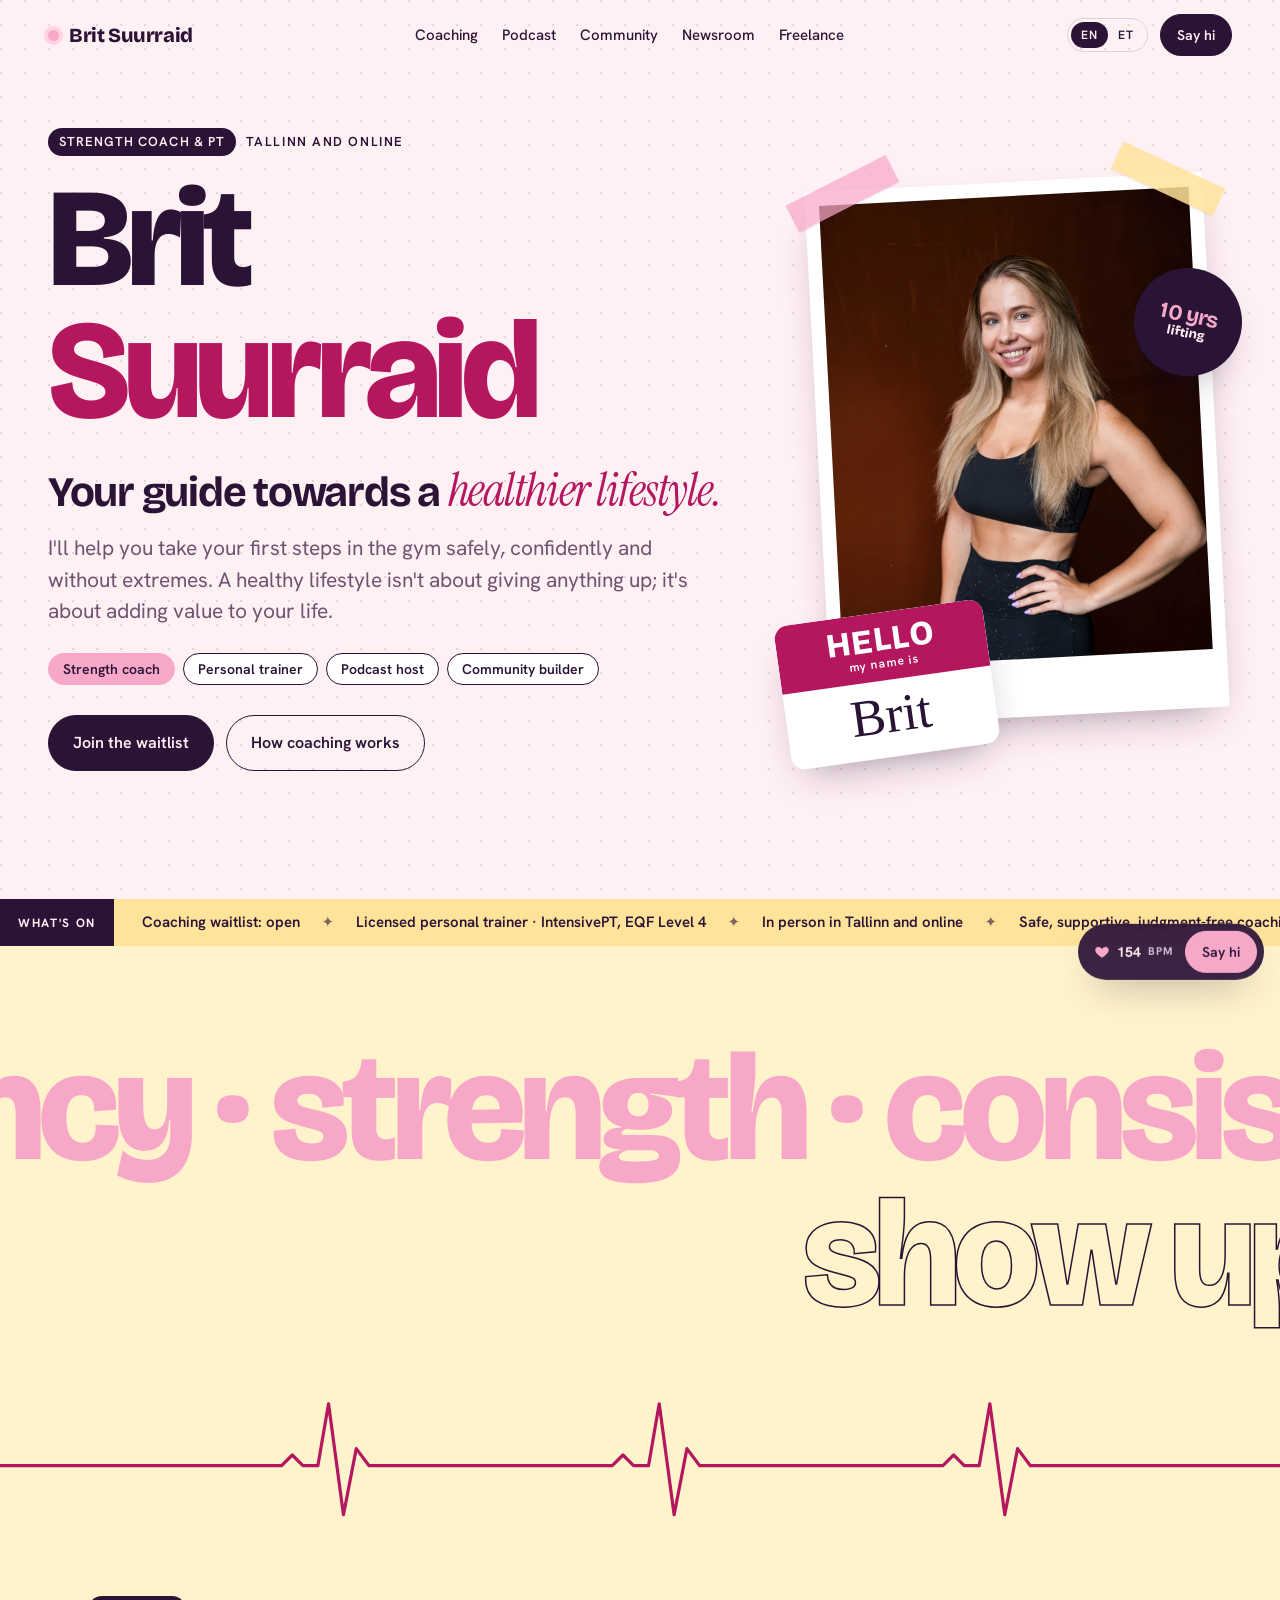
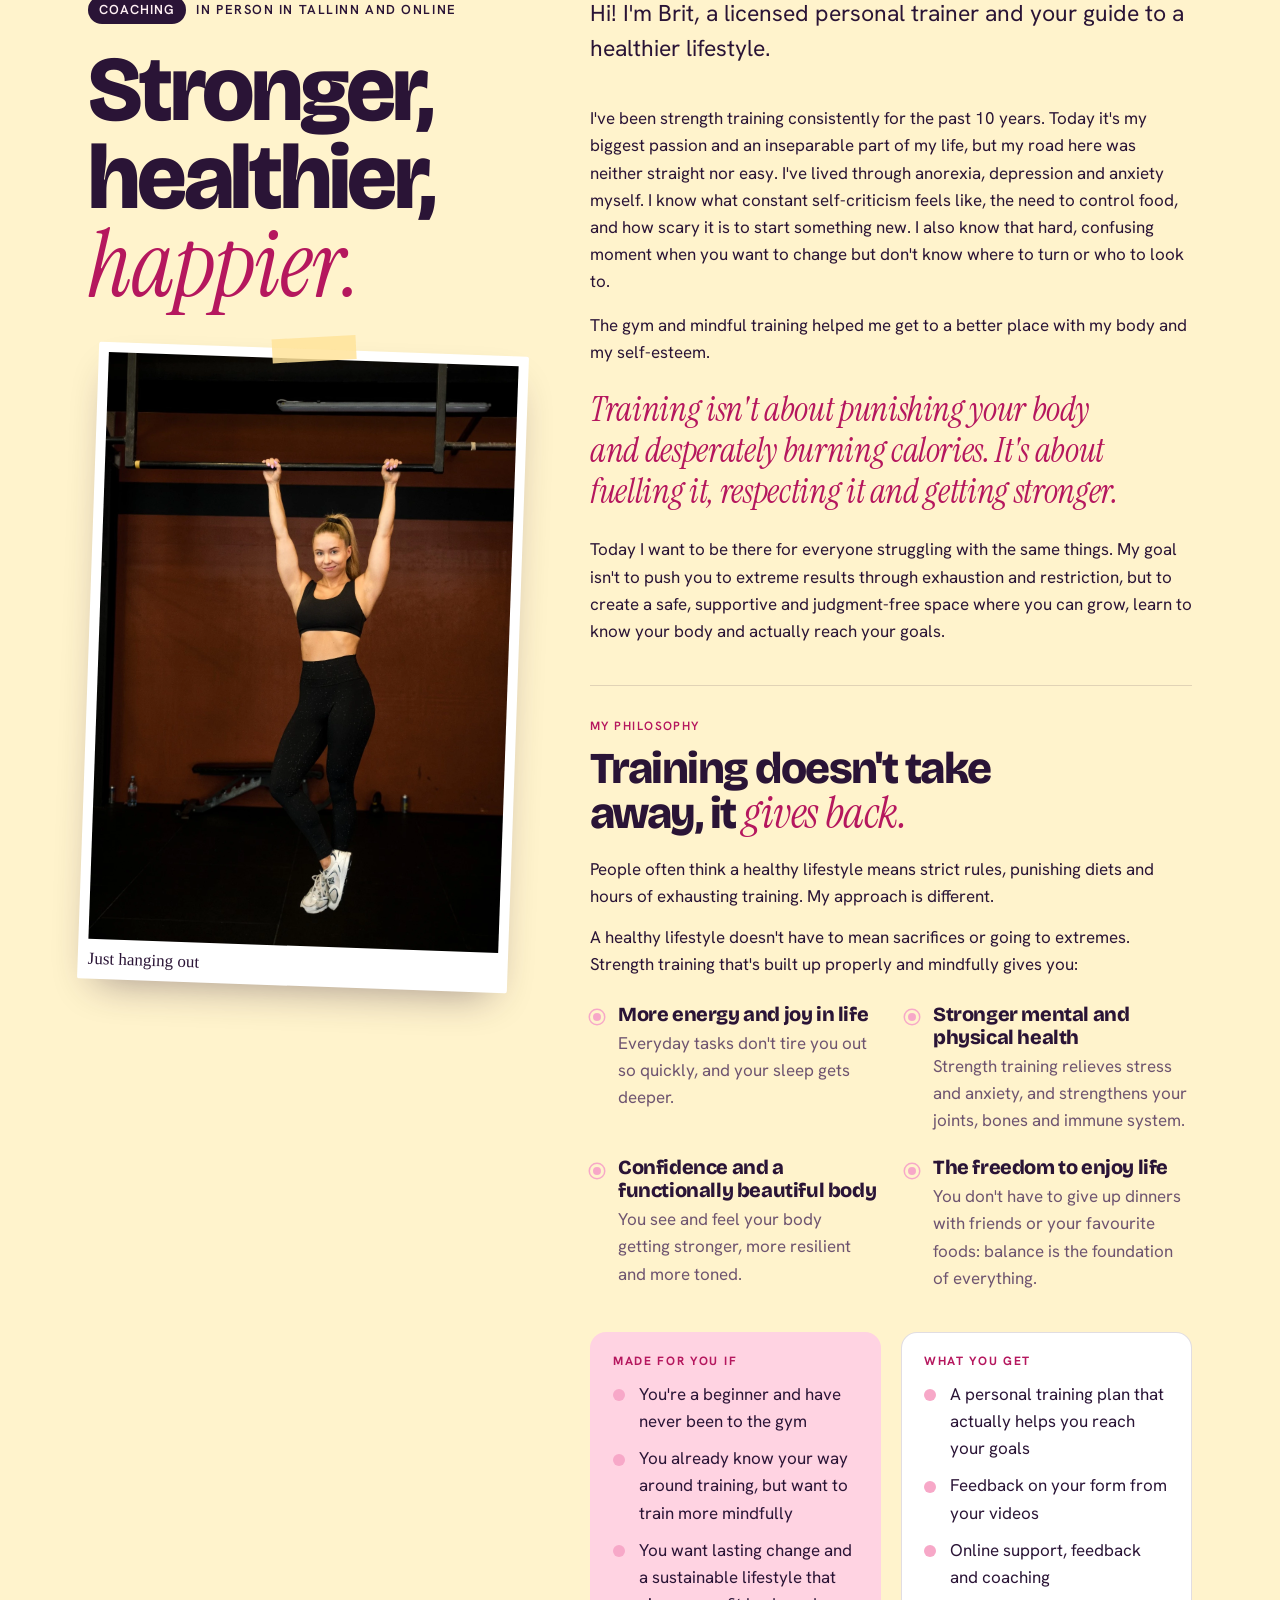
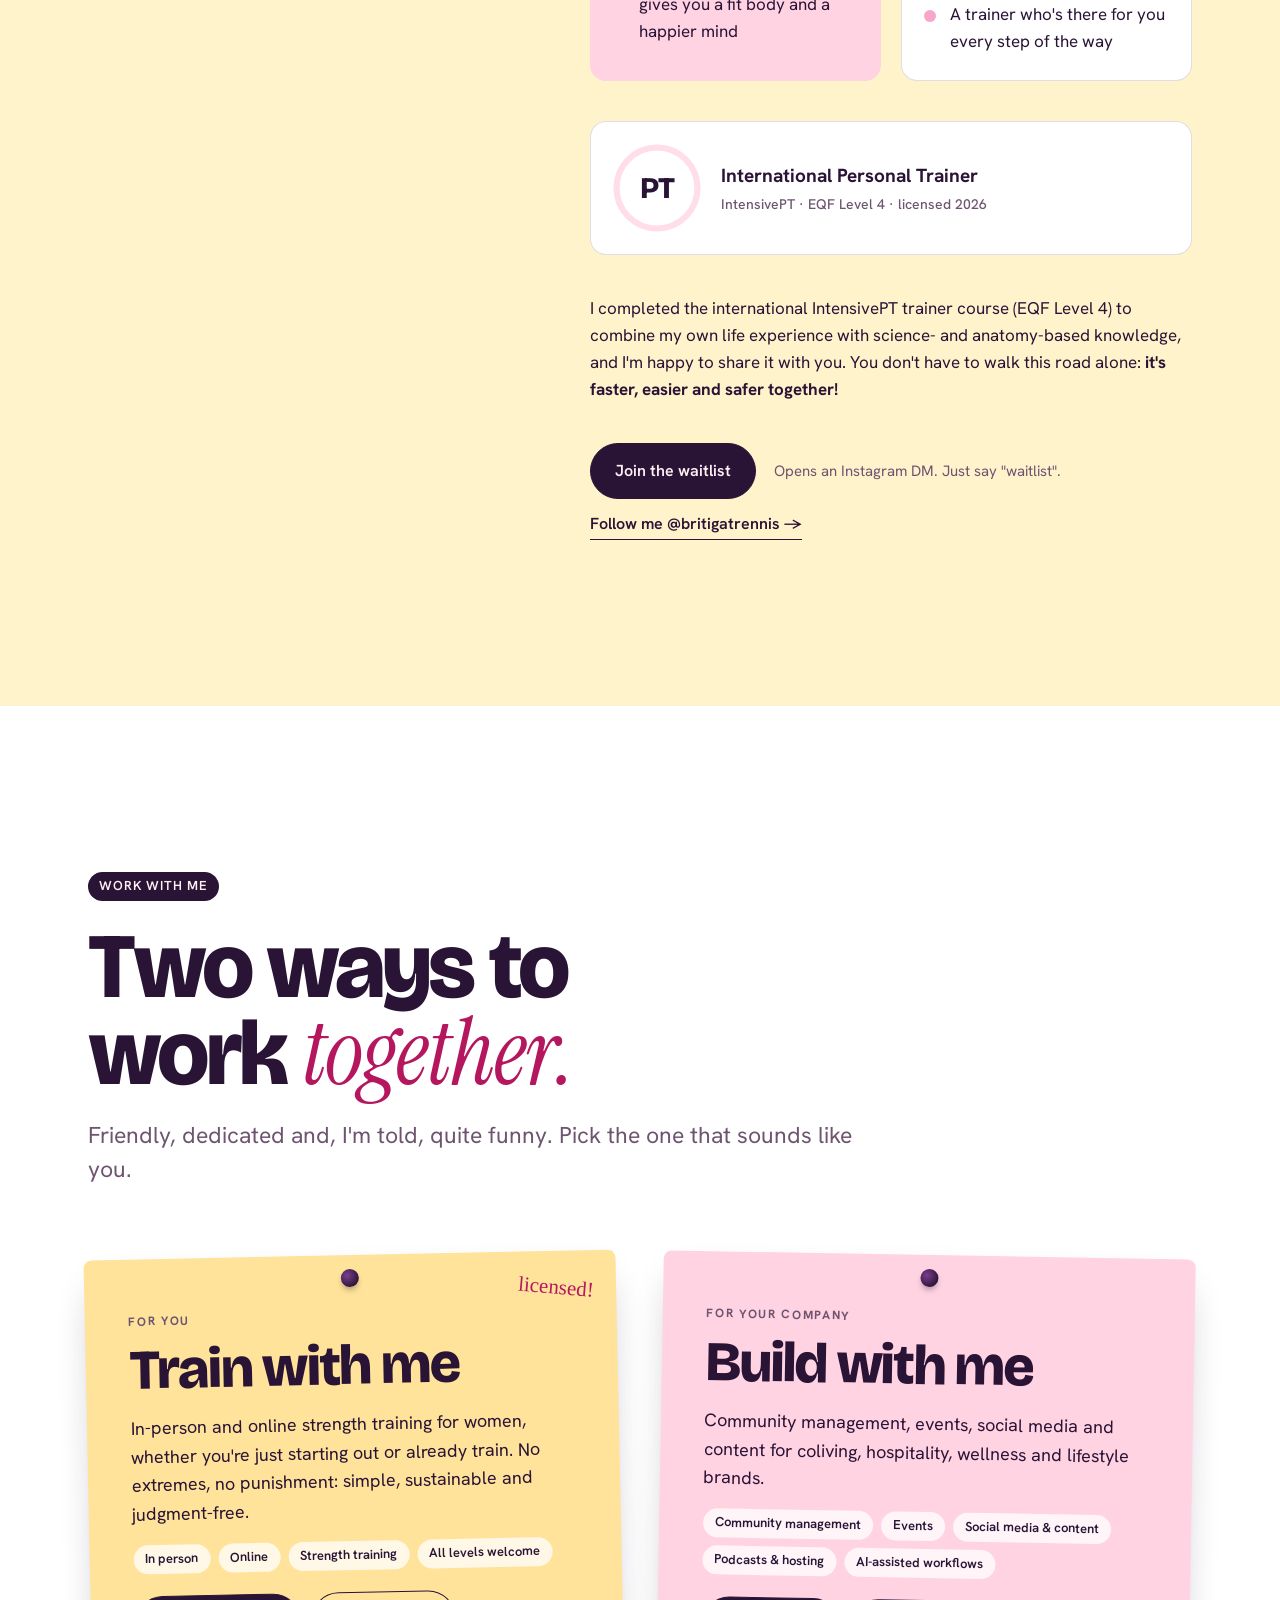
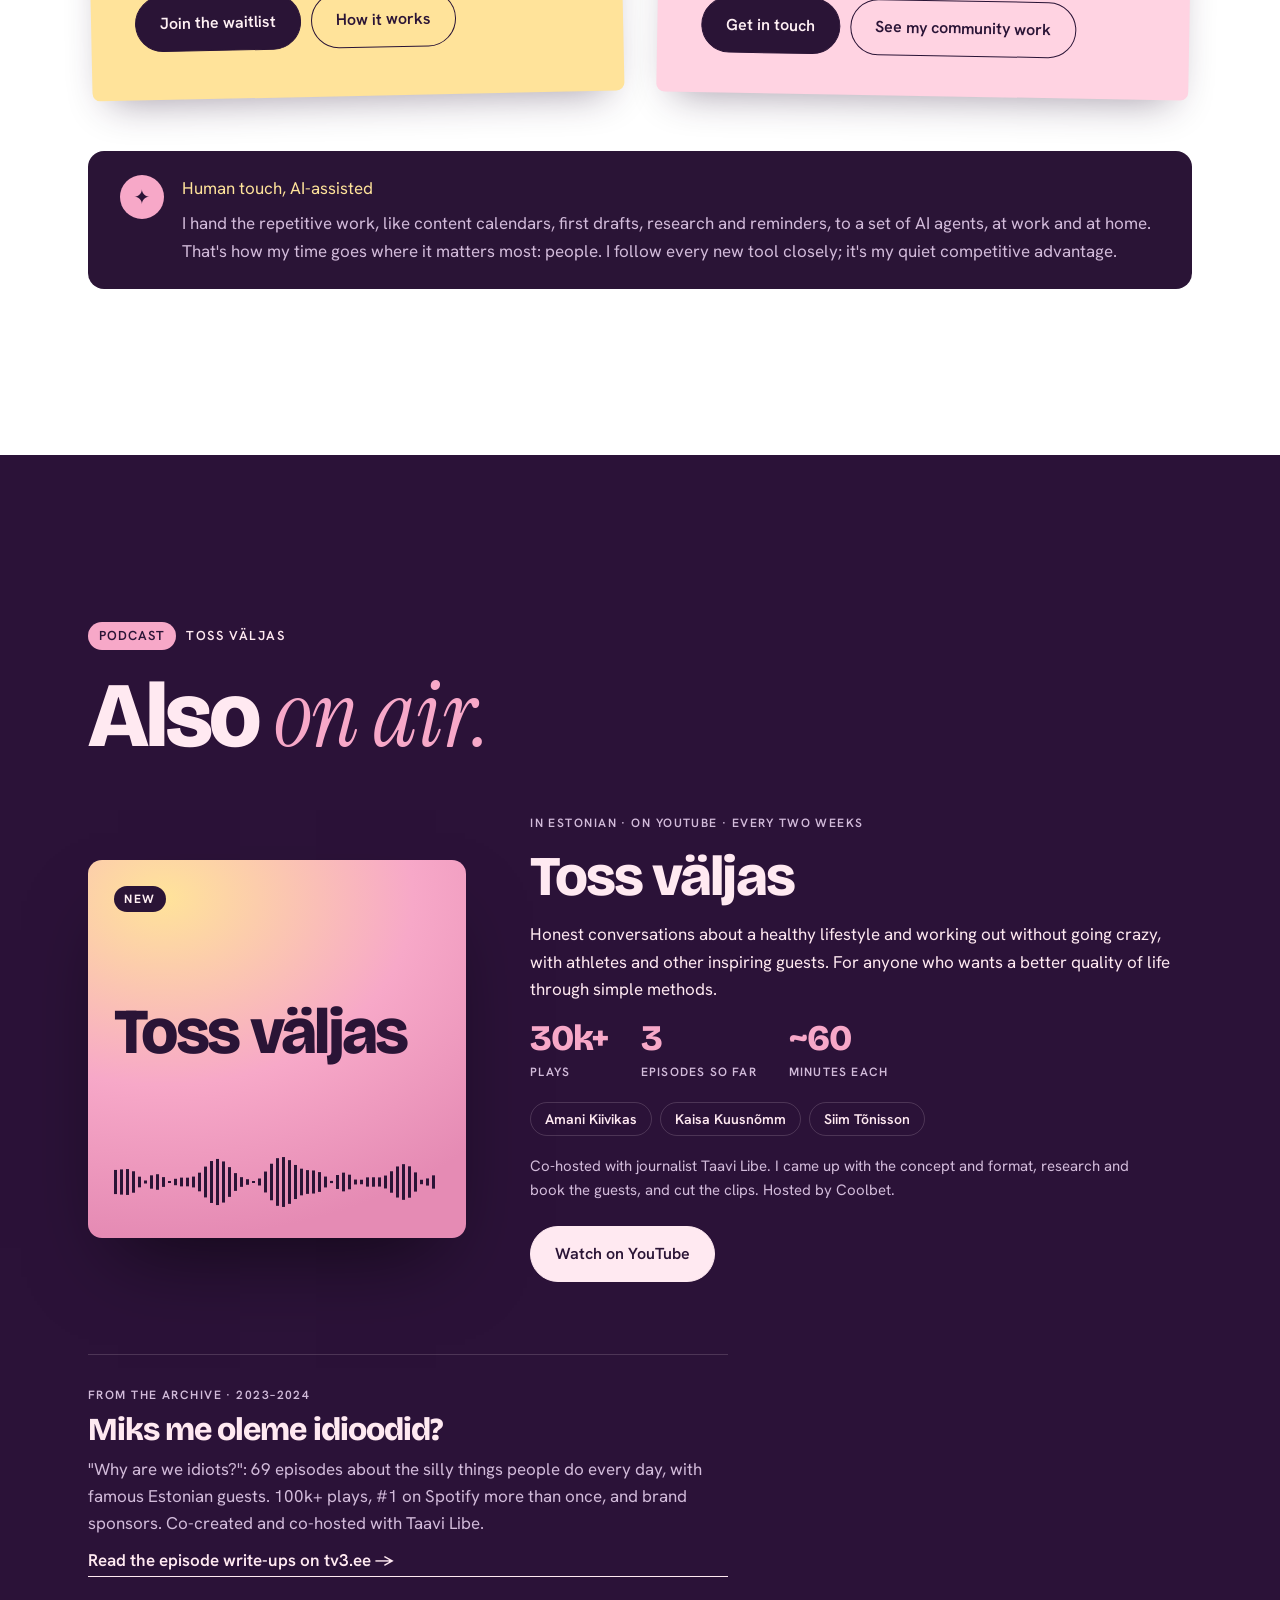
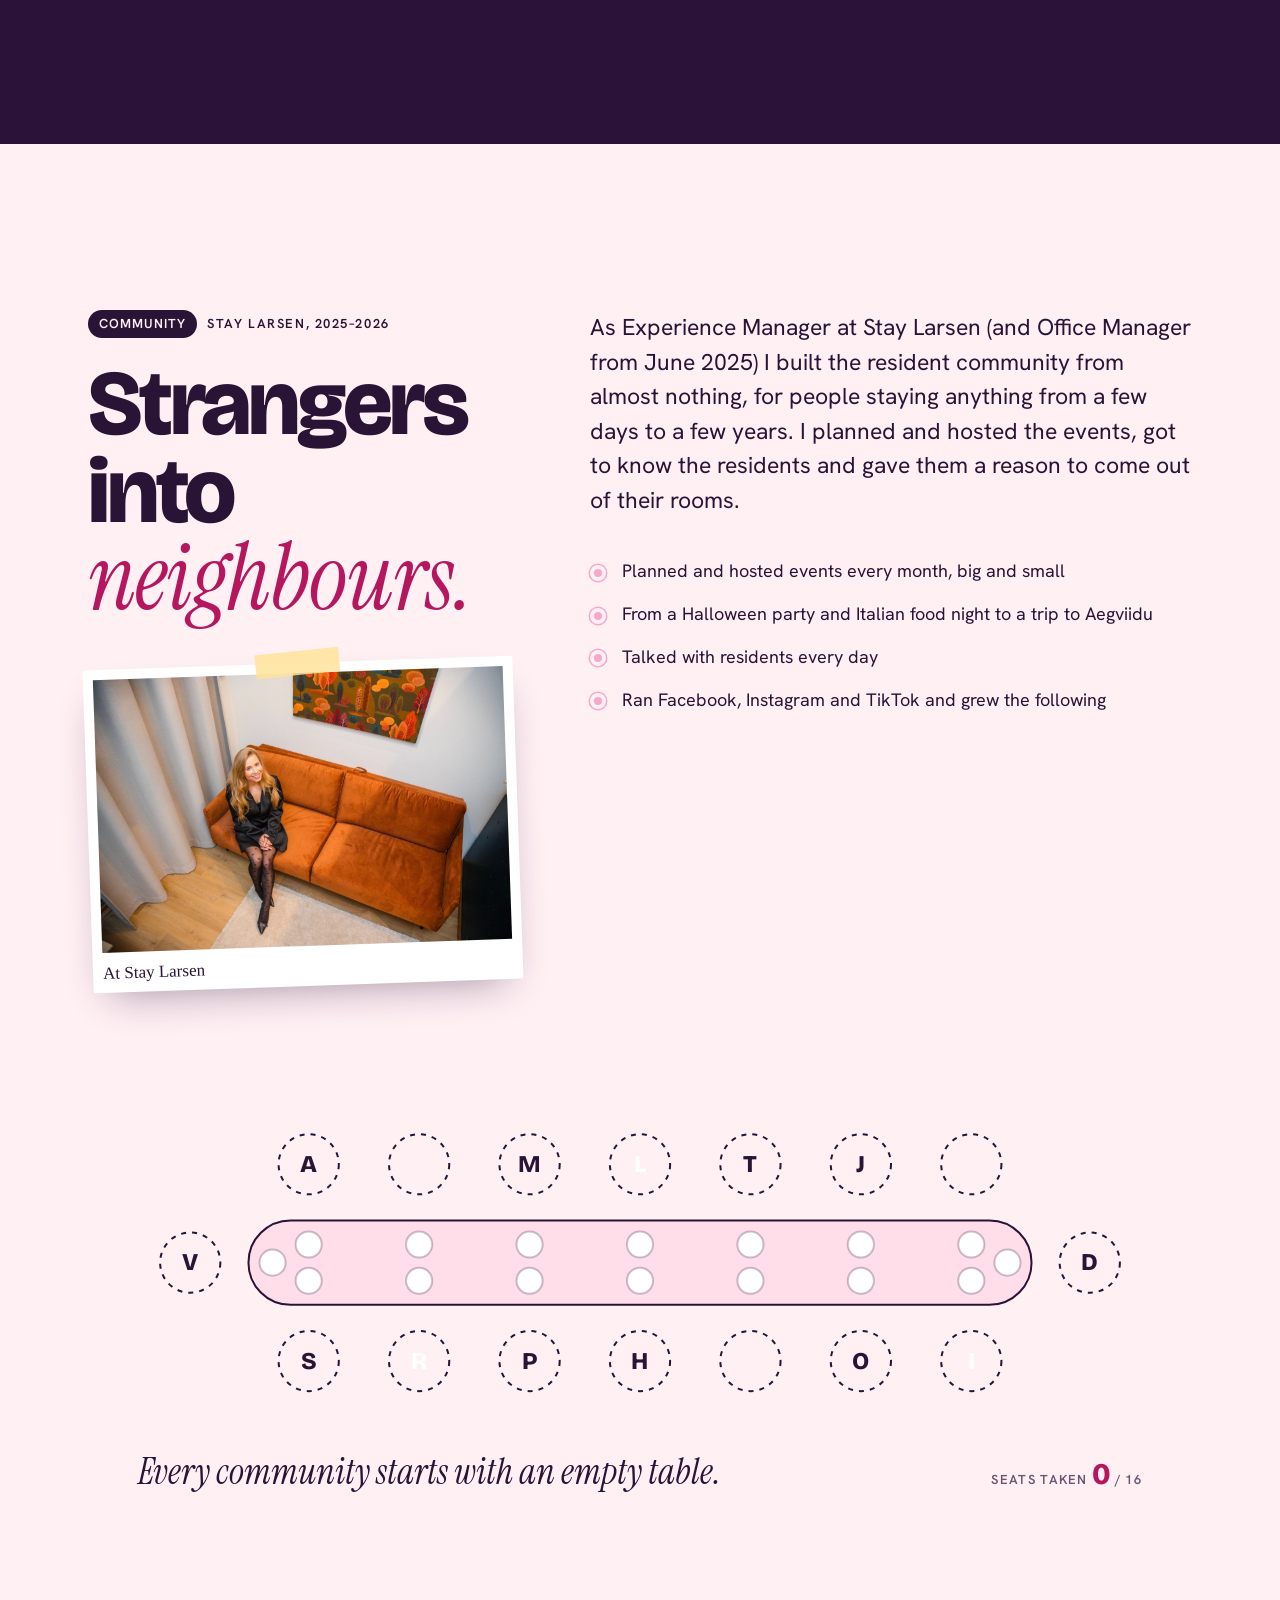
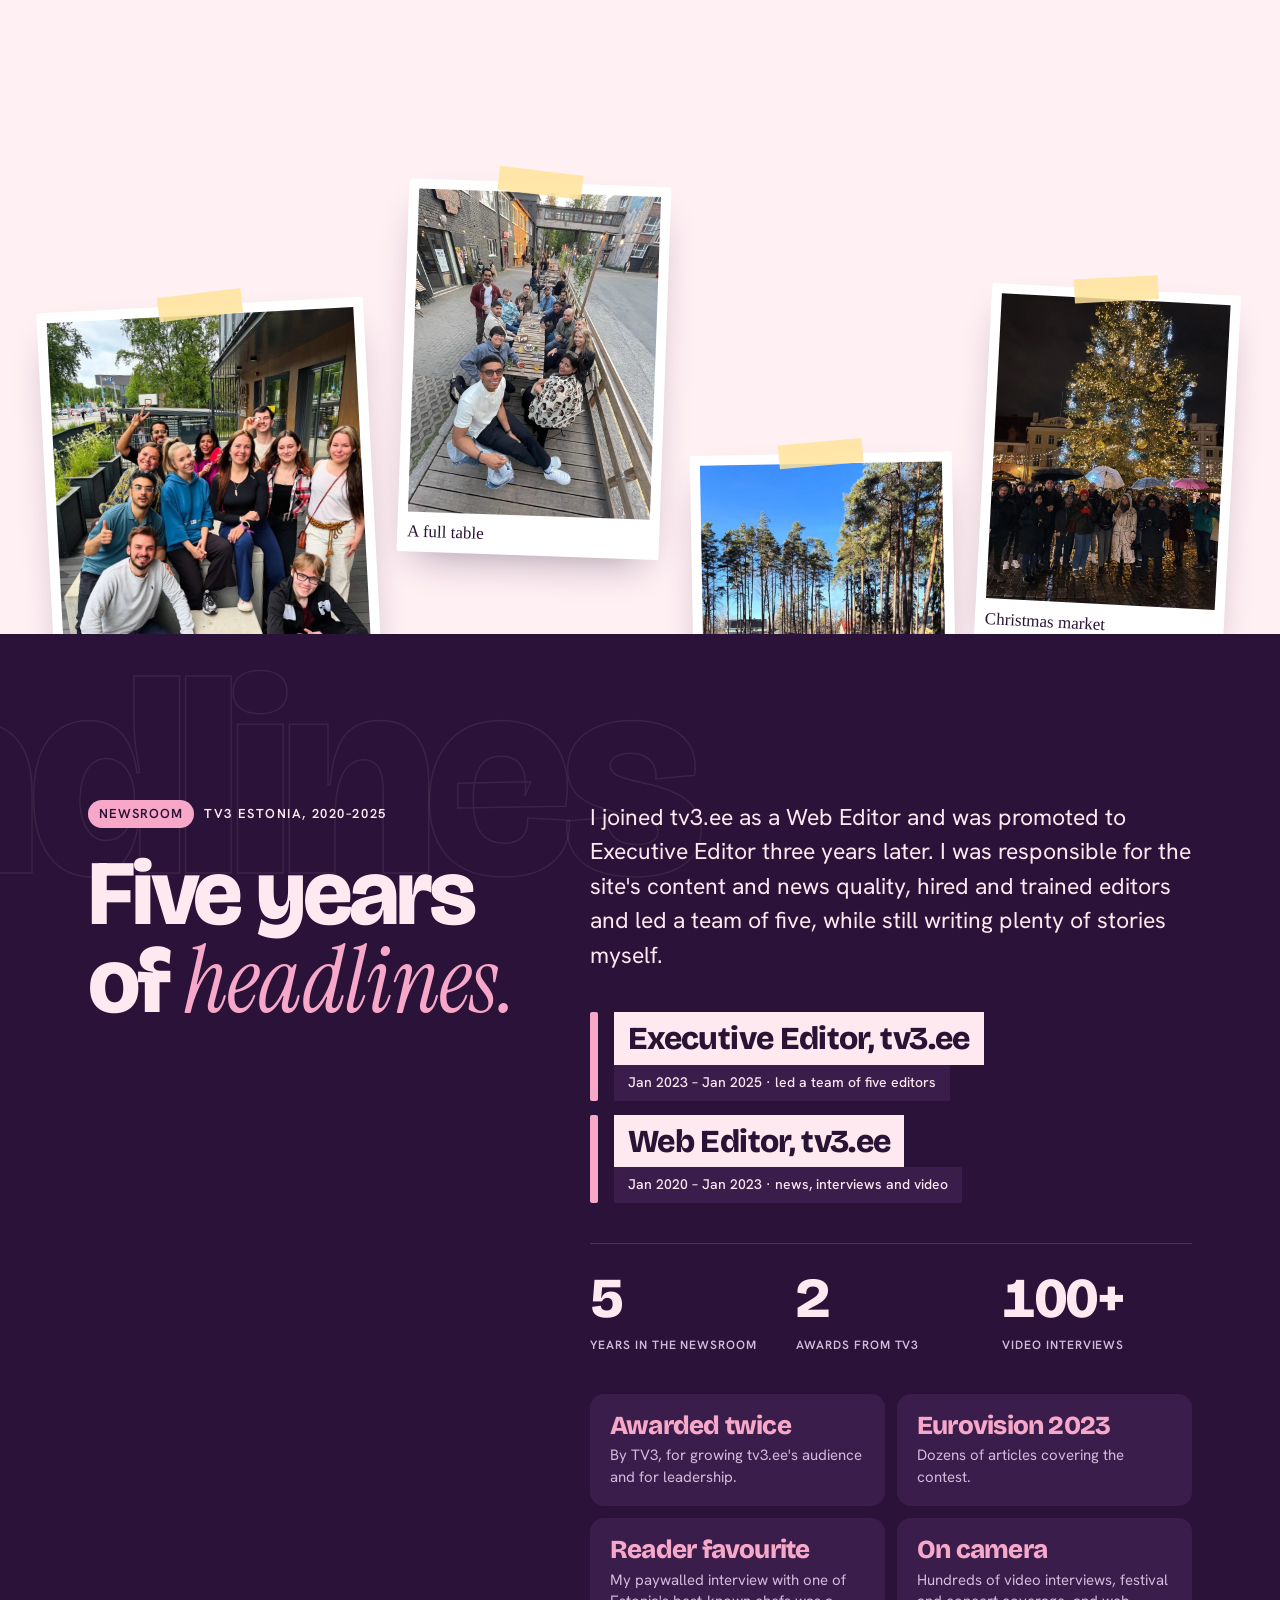
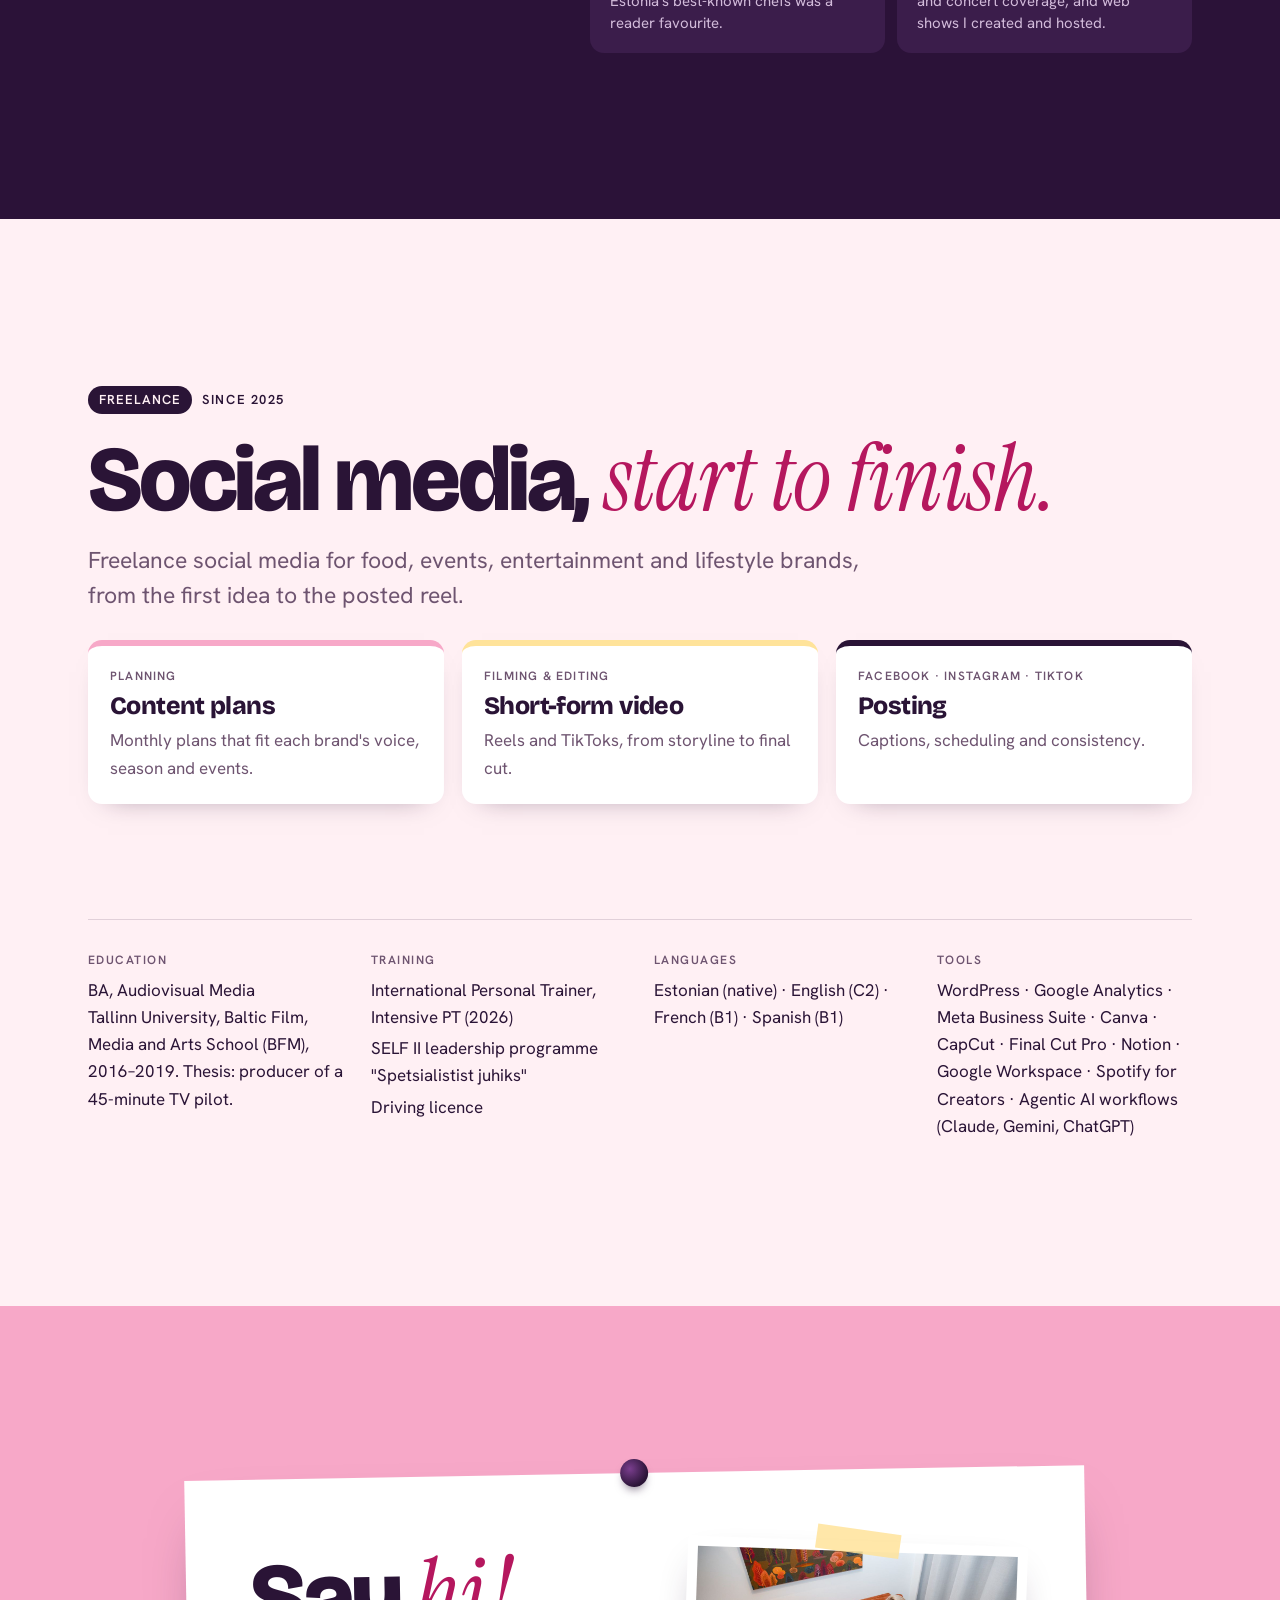
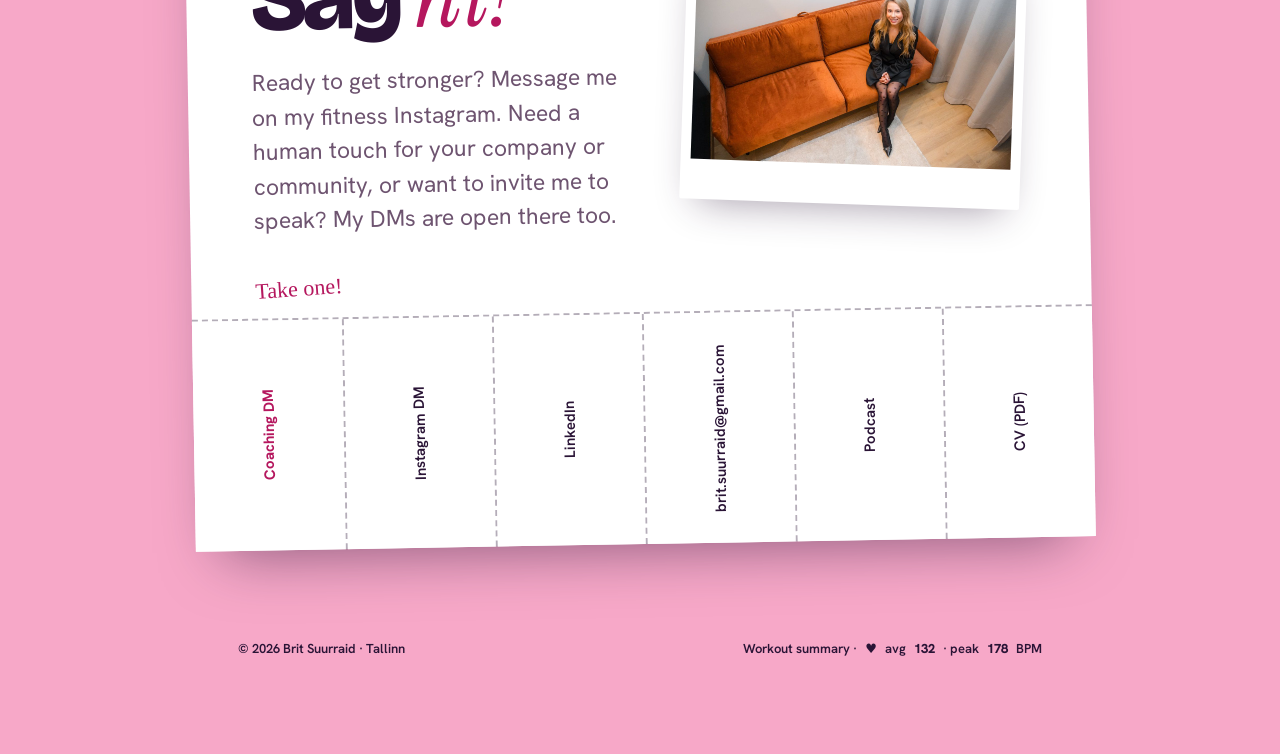
==== commit 42144ae6: "Hero line: 'Sinu teejuht tervislikuma elustiili poole' (+ EN), drop it from the lede" ====
--- a/index.html
+++ b/index.html
@@ -97,8 +97,8 @@
             <span class="line"><span class="load" style="--d:1">Brit</span></span>
             <span class="line"><span class="load" style="--d:2">Suurraid</span></span>
           </h1>
-          <p class="statement load" style="--d:3">I give people a reason to <em>show up.</em></p>
-          <p class="hero-lede load" style="--d:4"><strong>Your guide towards a healthier lifestyle.</strong> I'll help you take your first steps in the gym safely, confidently and without extremes. A healthy lifestyle isn't about giving anything up; it's about adding value to your life.</p>
+          <p class="statement load" style="--d:3">Your guide towards a <em>healthier lifestyle.</em></p>
+          <p class="hero-lede load" style="--d:4">I'll help you take your first steps in the gym safely, confidently and without extremes. A healthy lifestyle isn't about giving anything up; it's about adding value to your life.</p>
           <ul class="roles load" style="--d:5" aria-label="Roles">
             <li>Strength coach</li><li>Personal trainer</li><li>Podcast host</li><li>Community builder</li>
           </ul>
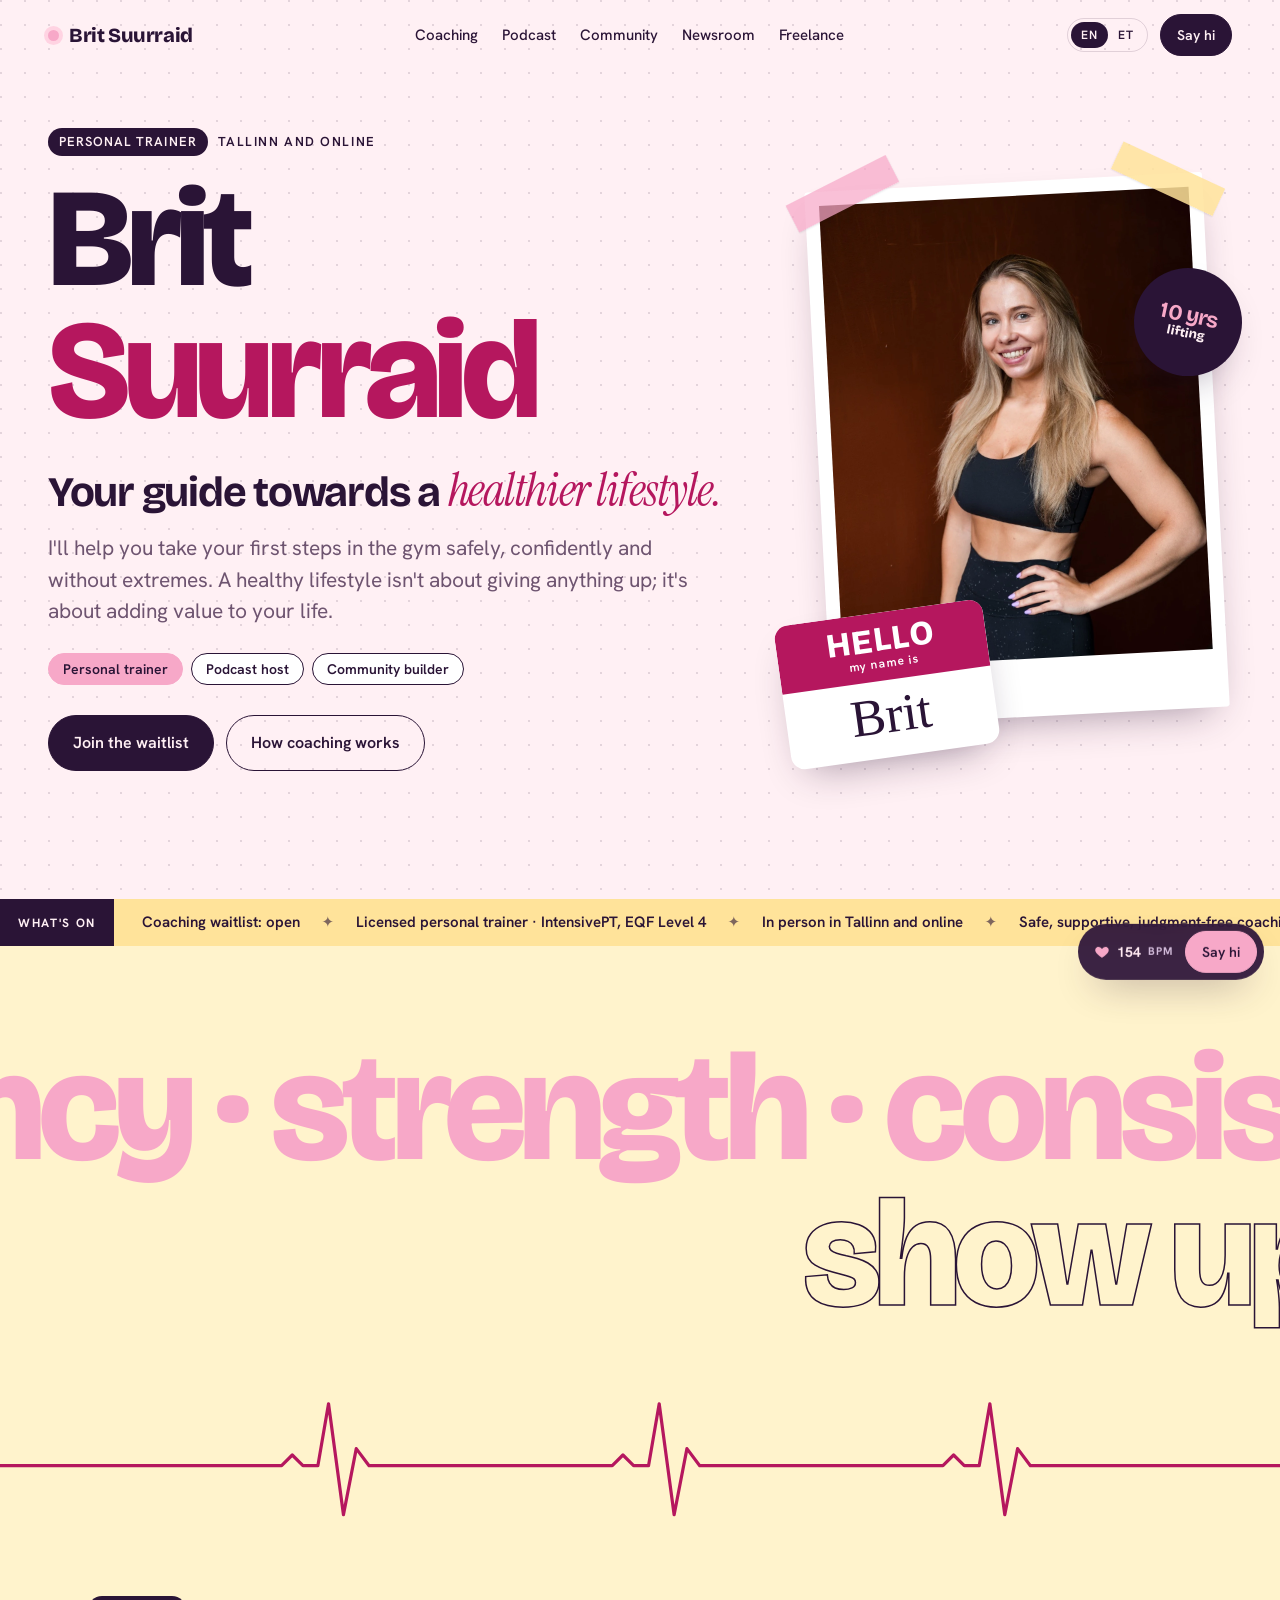
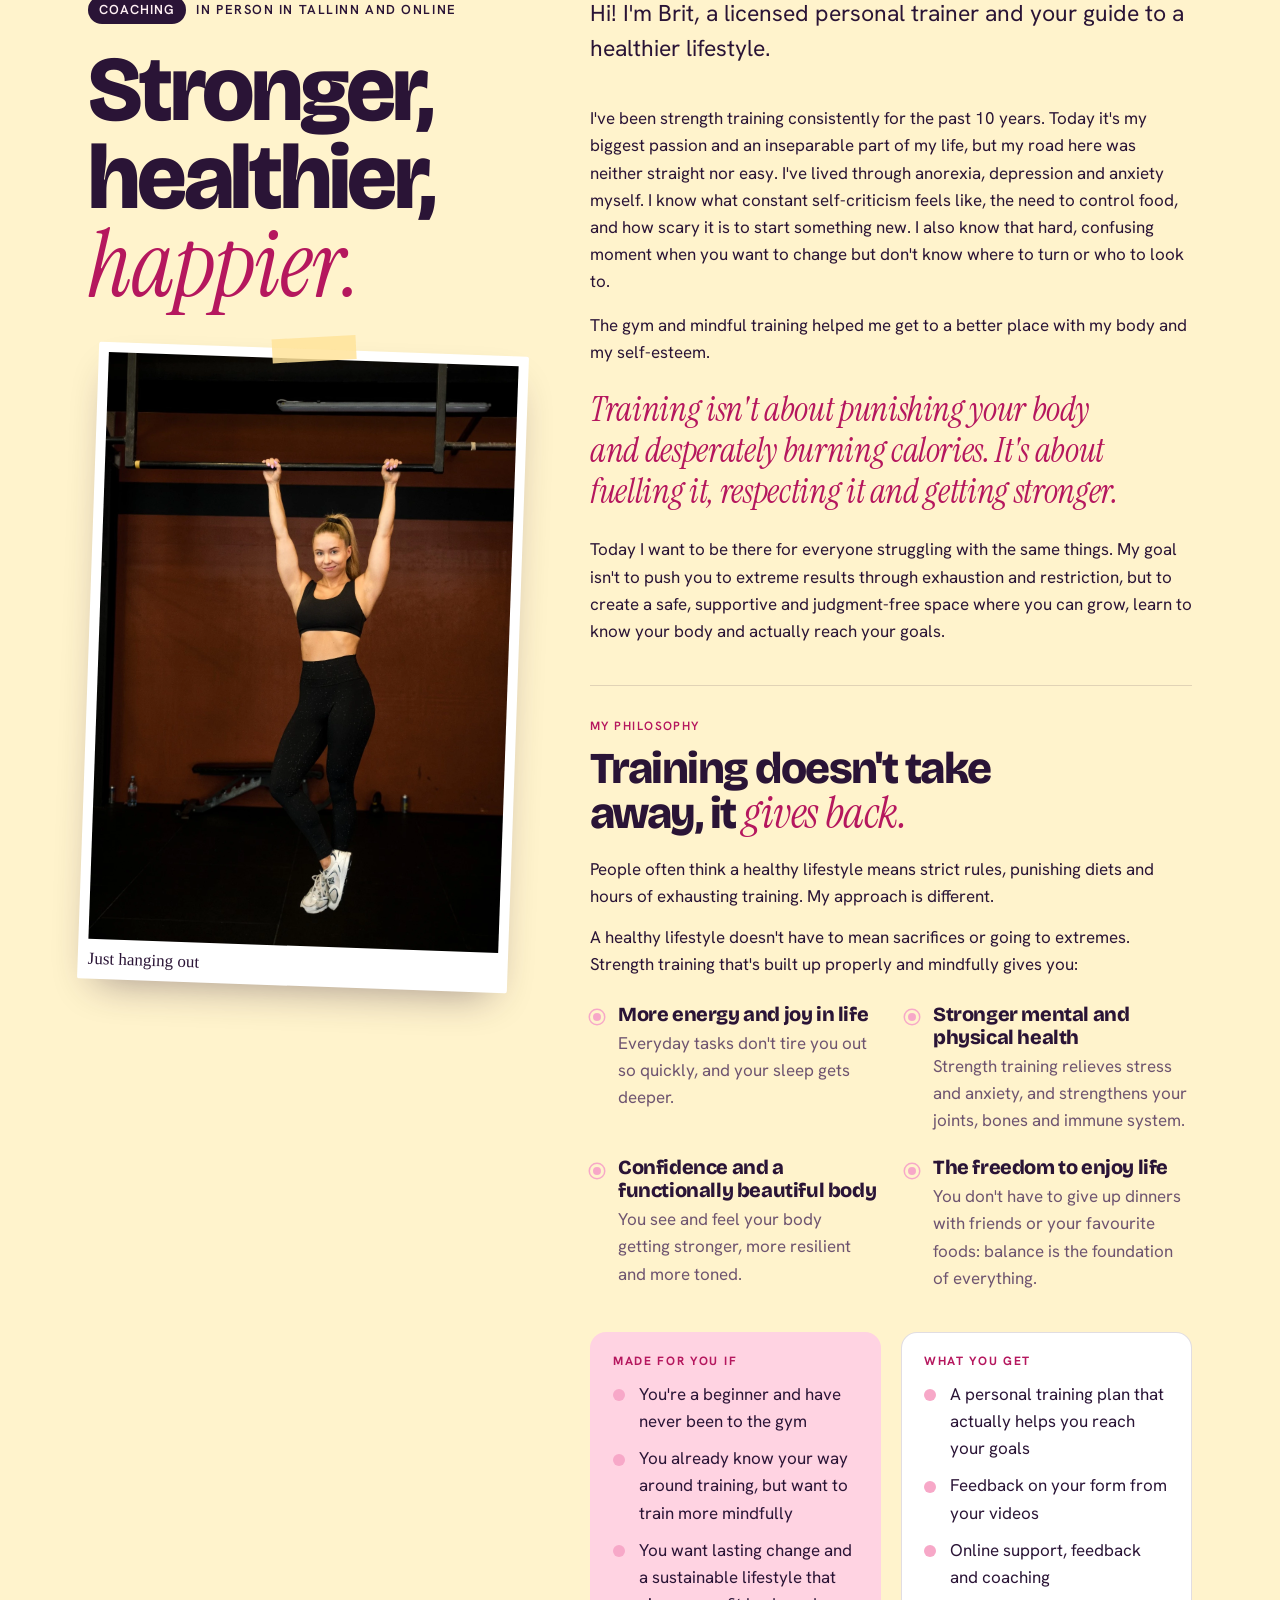
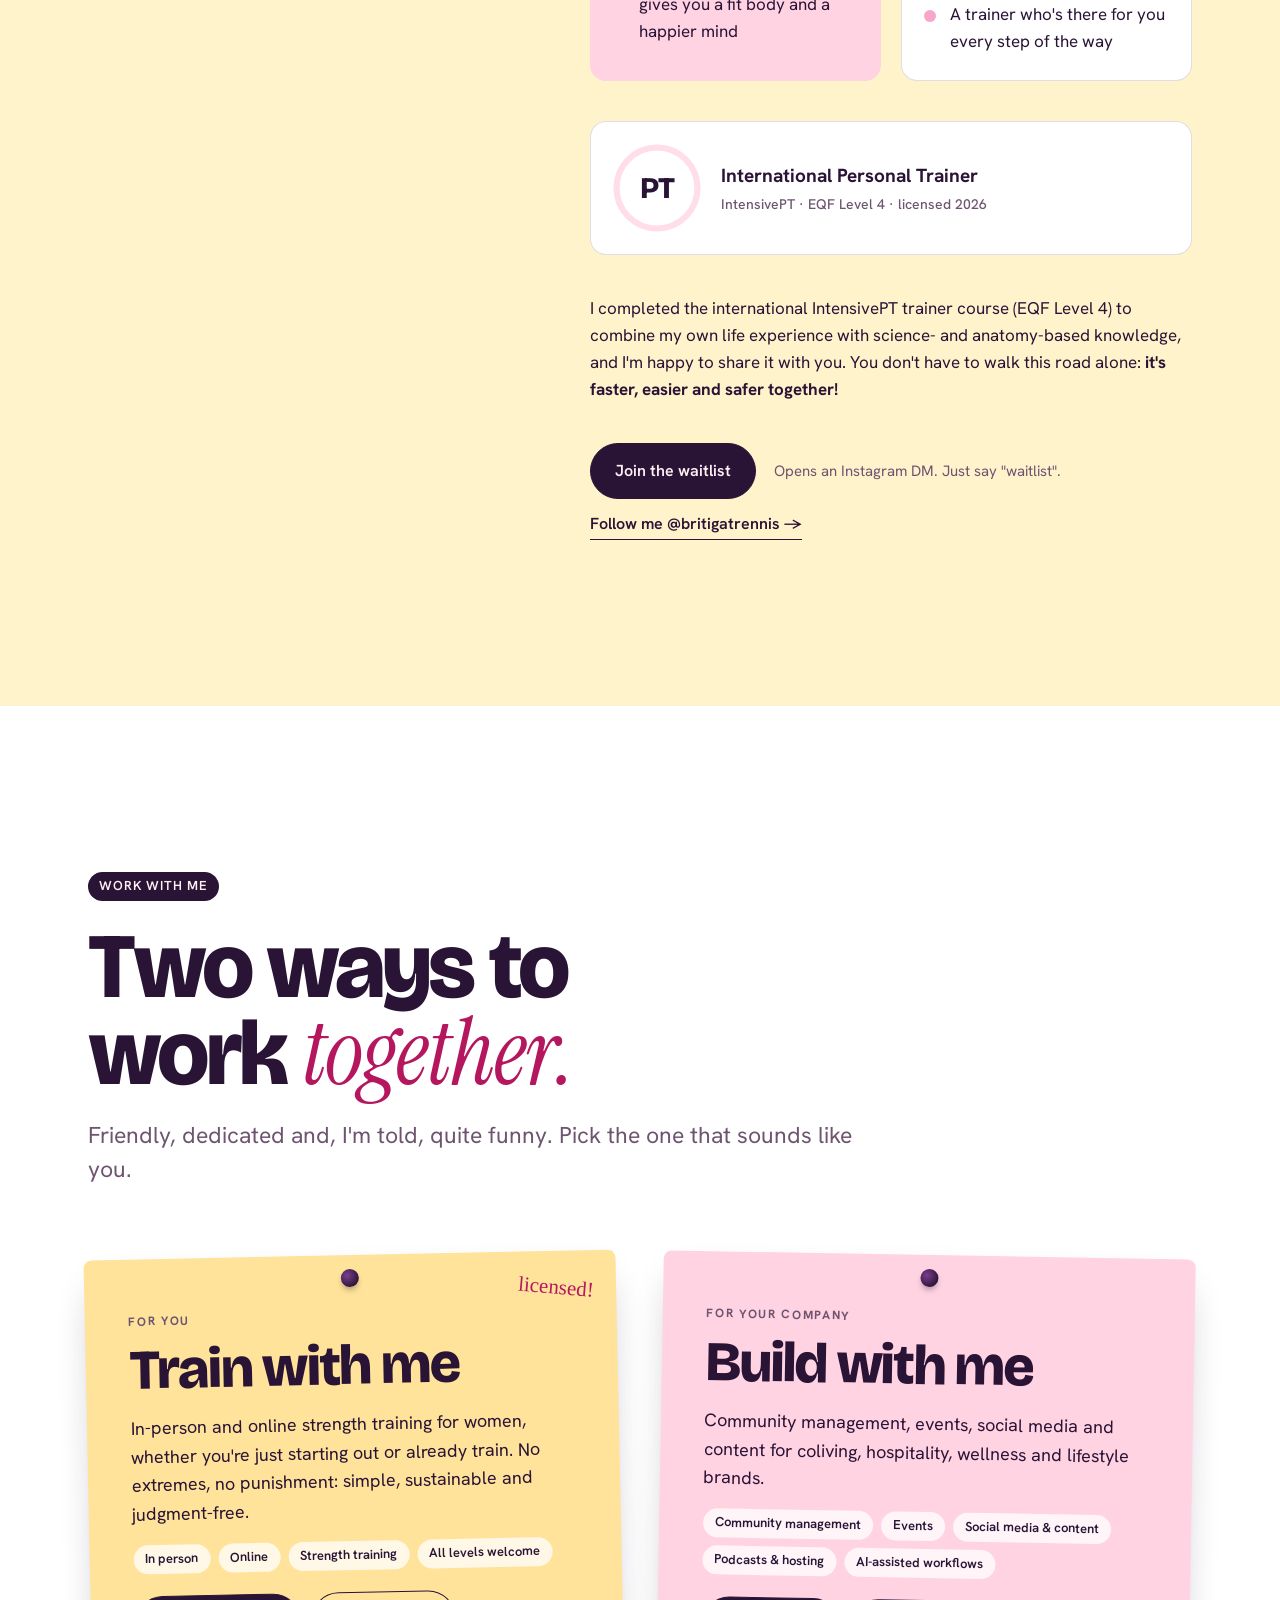
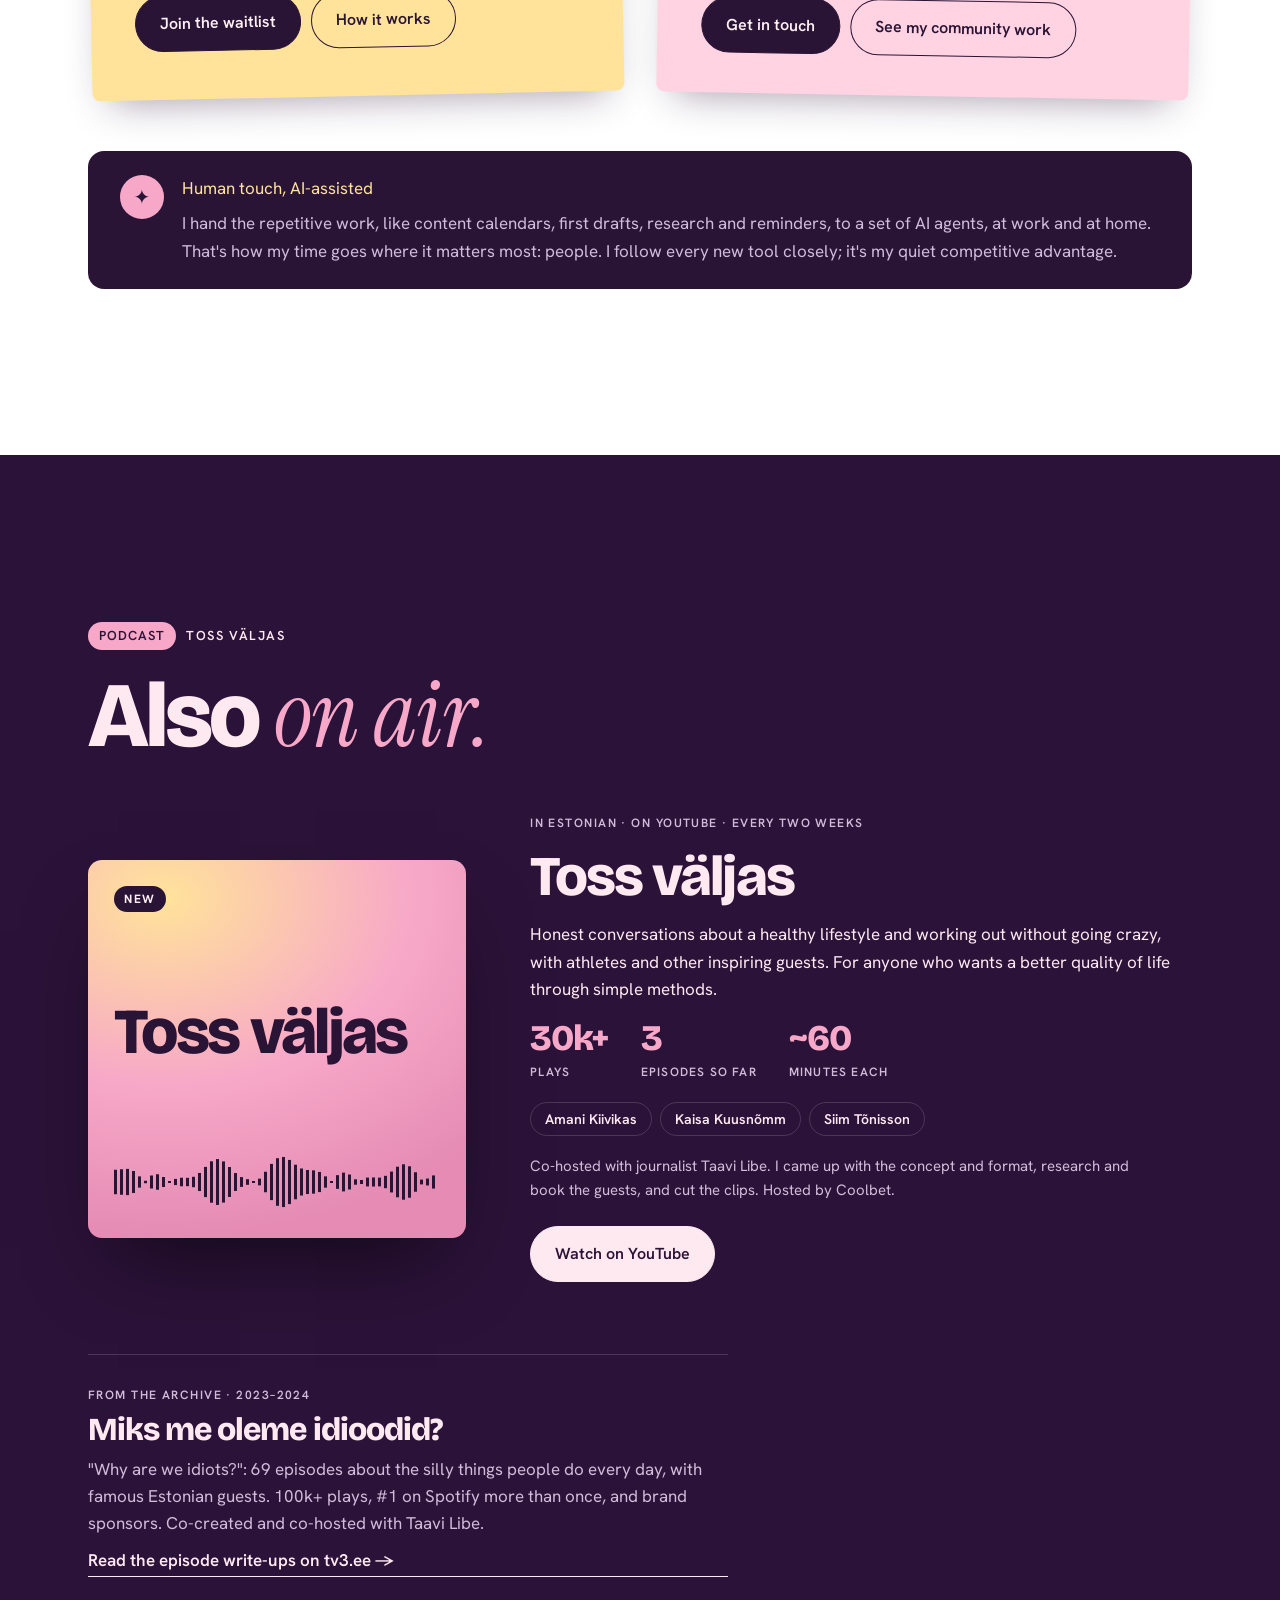
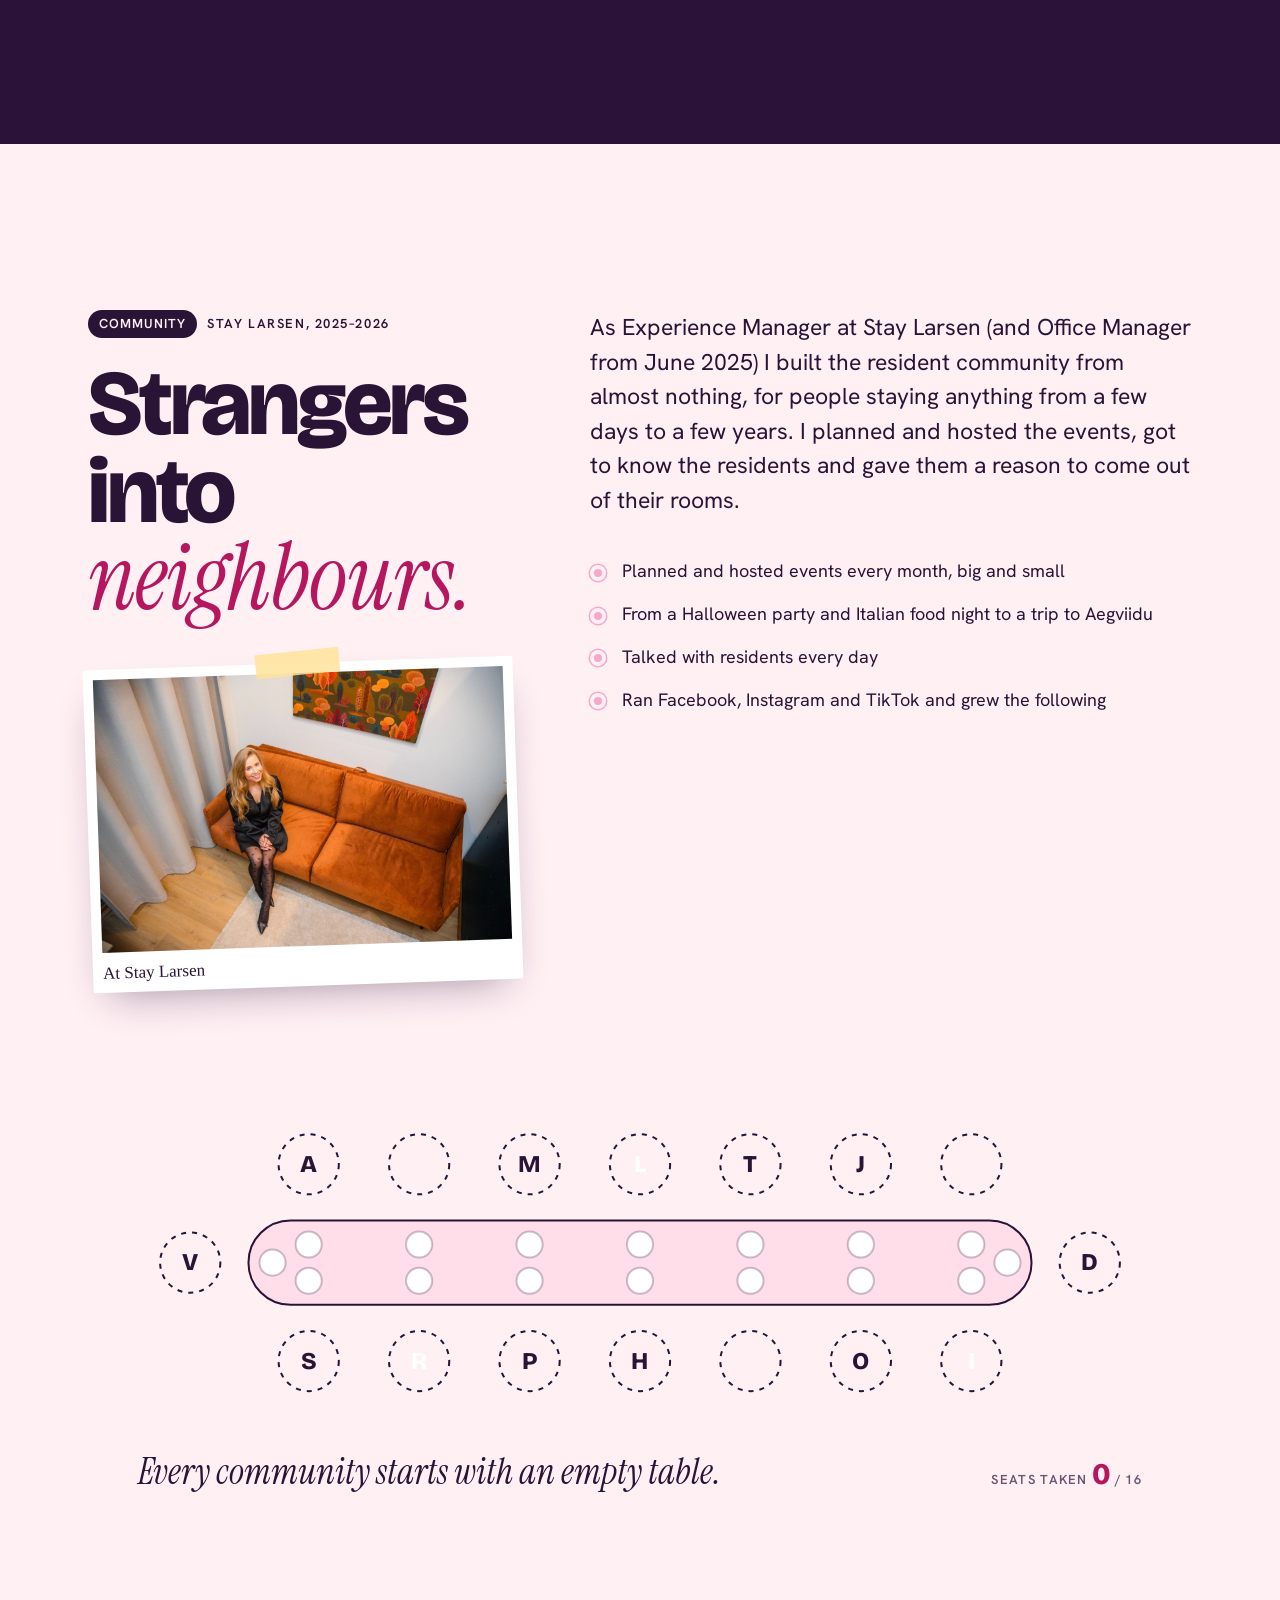
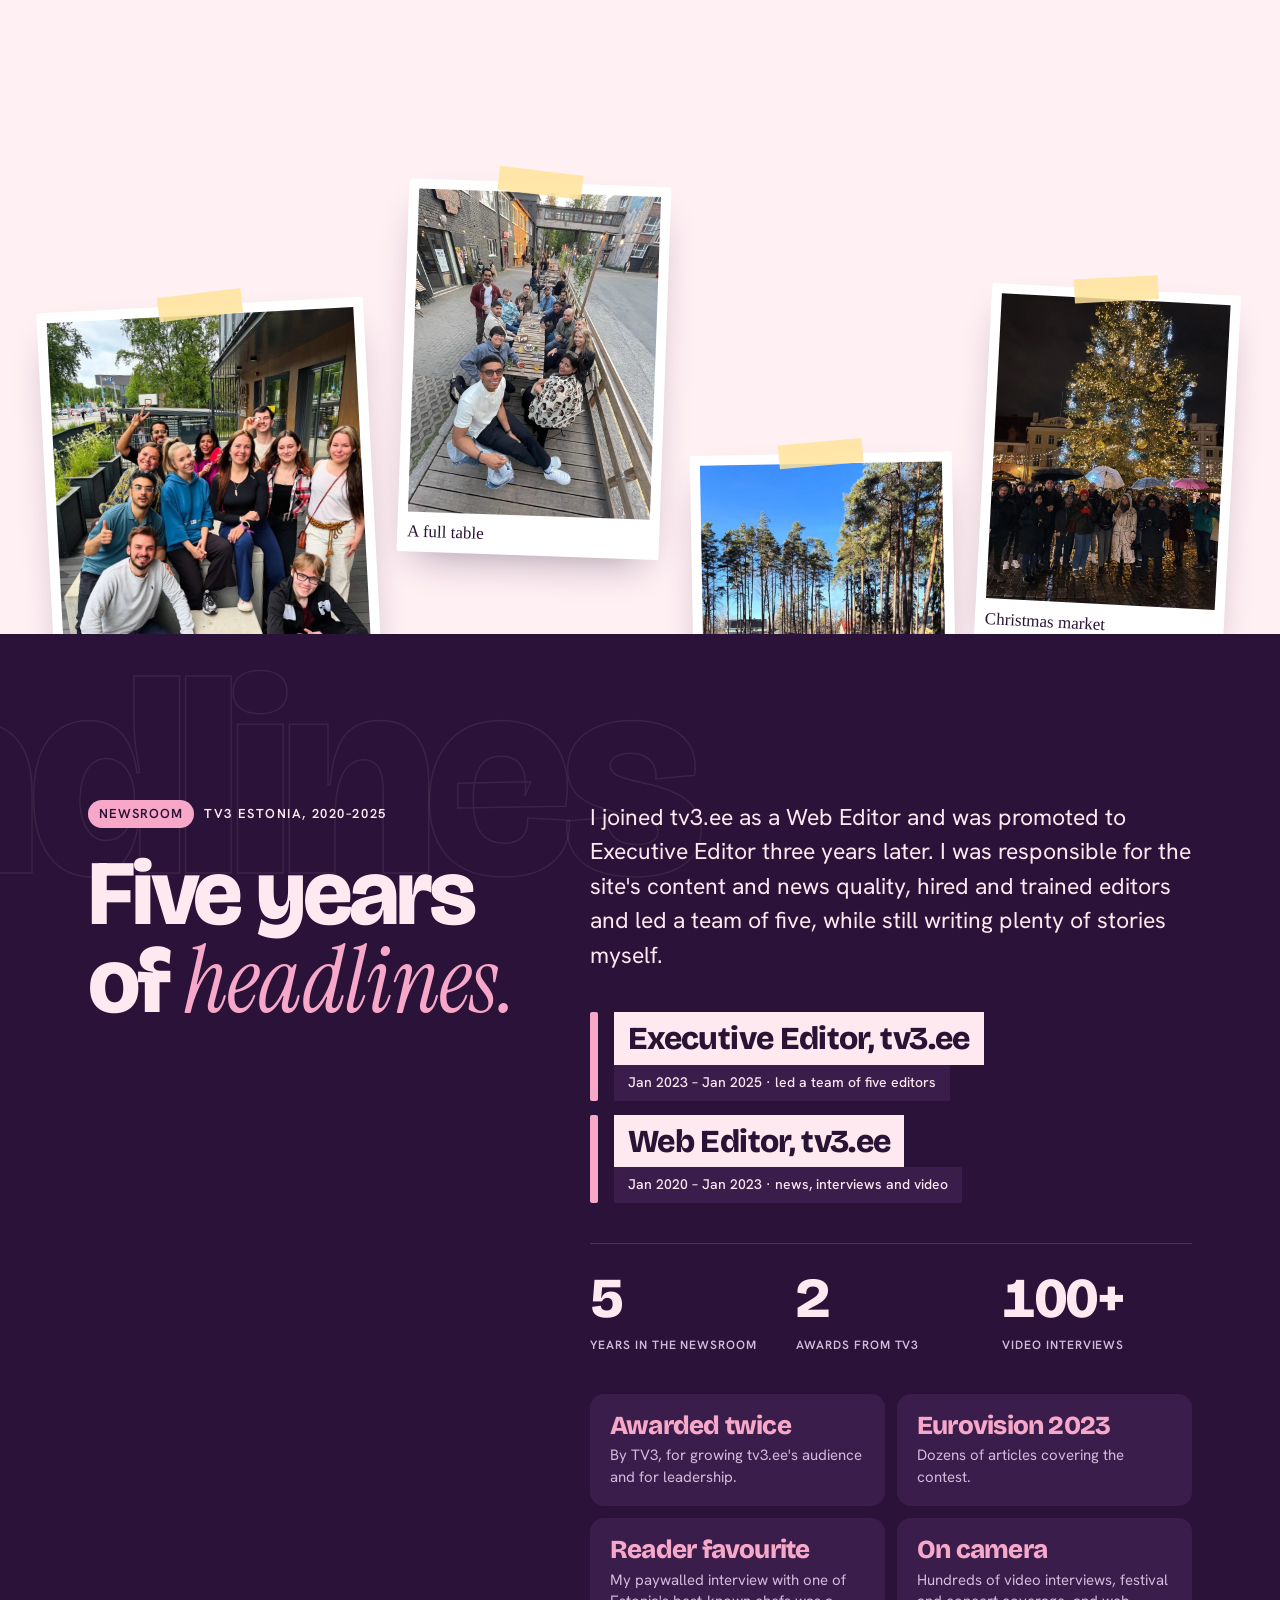
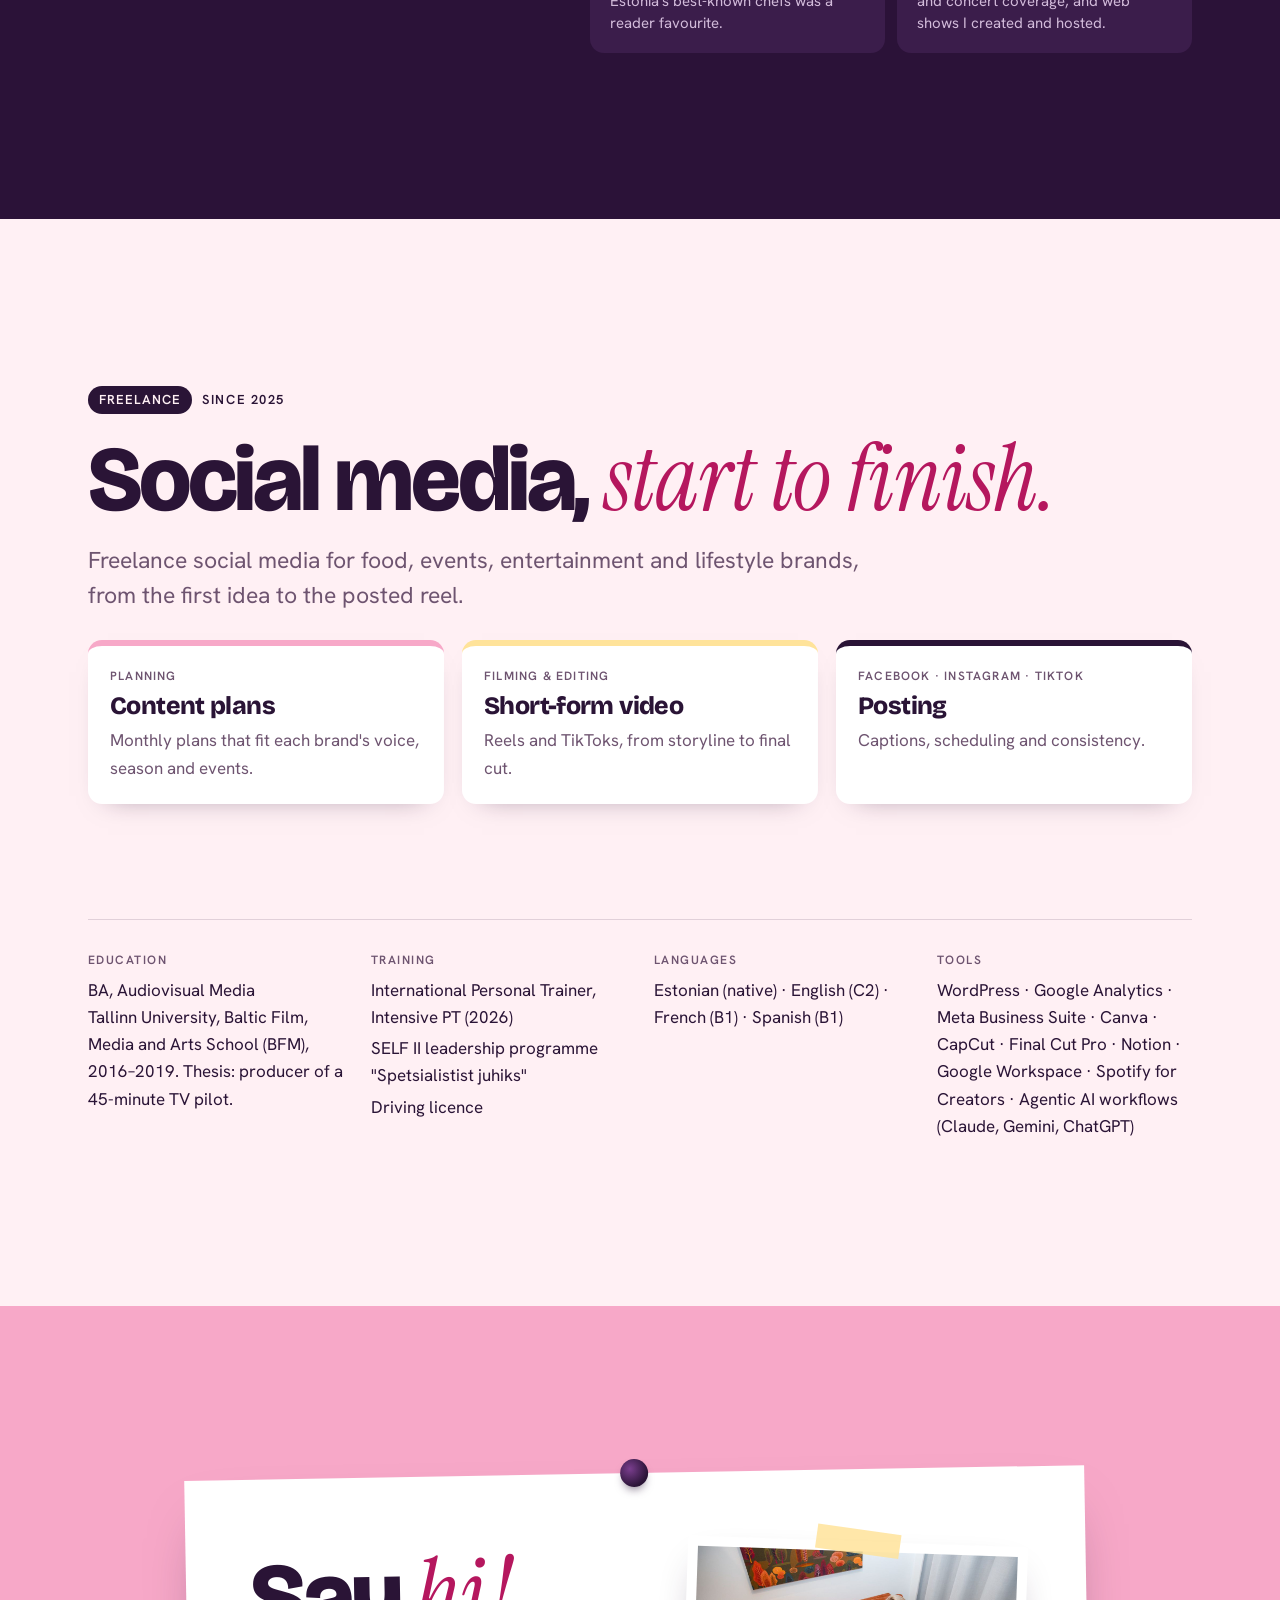
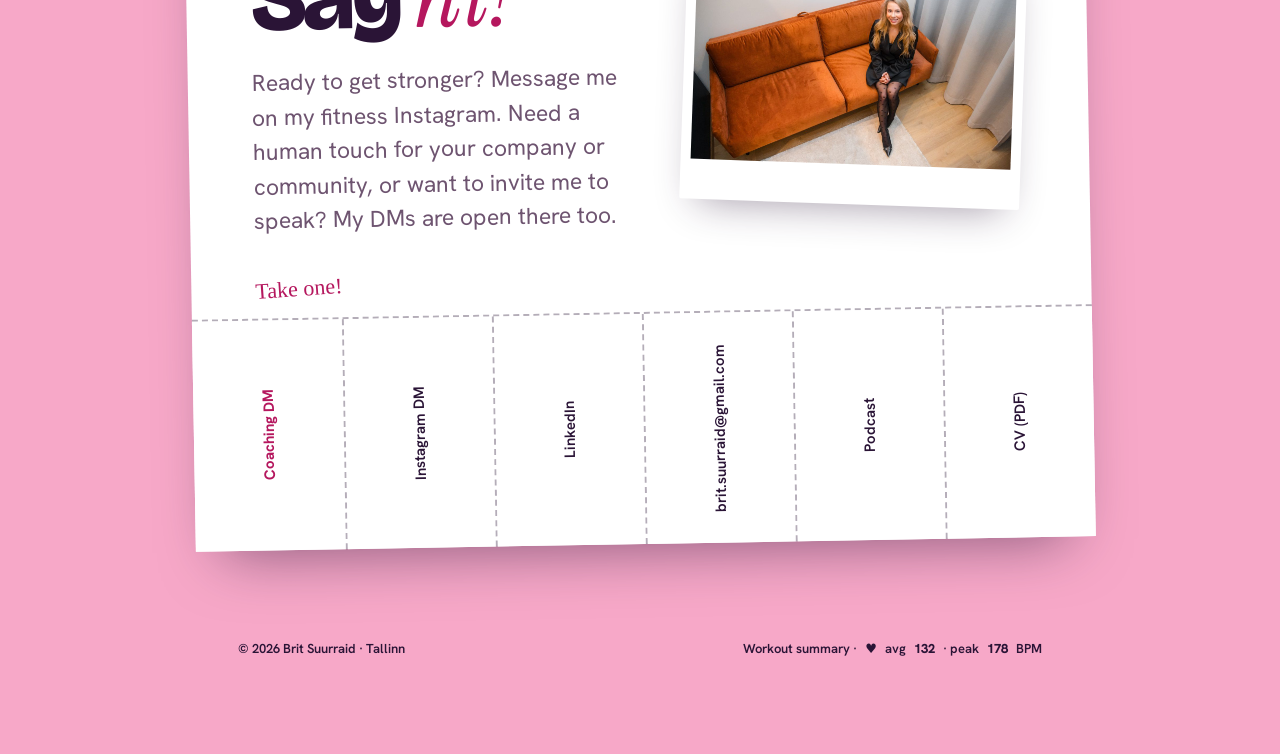
==== commit d3b97210: "EN: say 'Personal trainer' only, matching the ET page" ====
--- a/index.html
+++ b/index.html
@@ -19,7 +19,7 @@
       if (pref === 'et' && document.referrer.indexOf(location.origin + '/') !== 0) location.replace('/et/' + location.search + location.hash);
     })();
   </script>
-  <title>Brit Suurraid — Strength coach &amp; personal trainer in Tallinn</title>
+  <title>Brit Suurraid — Personal trainer in Tallinn</title>
   <meta name="description" content="Brit Suurraid: licensed personal trainer in Tallinn. In-person and online strength coaching for women of every level, from the host of the fitness podcast Toss väljas.">
   <link rel="canonical" href="https://britsuurraid.com/">
   <link rel="alternate" hreflang="en" href="https://britsuurraid.com/">
@@ -31,7 +31,7 @@
   <meta property="og:locale" content="en_GB">
   <meta property="og:locale:alternate" content="et_EE">
   <meta property="og:url" content="https://britsuurraid.com/">
-  <meta property="og:title" content="Brit Suurraid — Strength coach &amp; personal trainer">
+  <meta property="og:title" content="Brit Suurraid — Personal trainer">
   <meta property="og:description" content="I give people a reason to show up. Strength coaching for women, in person in Tallinn and online.">
   <meta property="og:image" content="https://britsuurraid.com/assets/og.jpg">
   <meta property="og:image:width" content="1200">
@@ -92,7 +92,7 @@
     <section class="hero" id="top">
       <div class="hero-grid">
         <div class="hero-copy">
-          <p class="eyebrow load" style="--d:0"><span class="tag">Strength coach &amp; PT</span> Tallinn and online</p>
+          <p class="eyebrow load" style="--d:0"><span class="tag">Personal trainer</span> Tallinn and online</p>
           <h1 class="hero-name" aria-label="Brit Suurraid">
             <span class="line"><span class="load" style="--d:1">Brit</span></span>
             <span class="line"><span class="load" style="--d:2">Suurraid</span></span>
@@ -100,7 +100,7 @@
           <p class="statement load" style="--d:3">Your guide towards a <em>healthier lifestyle.</em></p>
           <p class="hero-lede load" style="--d:4">I'll help you take your first steps in the gym safely, confidently and without extremes. A healthy lifestyle isn't about giving anything up; it's about adding value to your life.</p>
           <ul class="roles load" style="--d:5" aria-label="Roles">
-            <li>Strength coach</li><li>Personal trainer</li><li>Podcast host</li><li>Community builder</li>
+            <li>Personal trainer</li><li>Podcast host</li><li>Community builder</li>
           </ul>
           <div class="hero-cta load" style="--d:6">
             <a class="btn" href="https://ig.me/m/britigatrennis" target="_blank" rel="noopener">Join the waitlist</a>
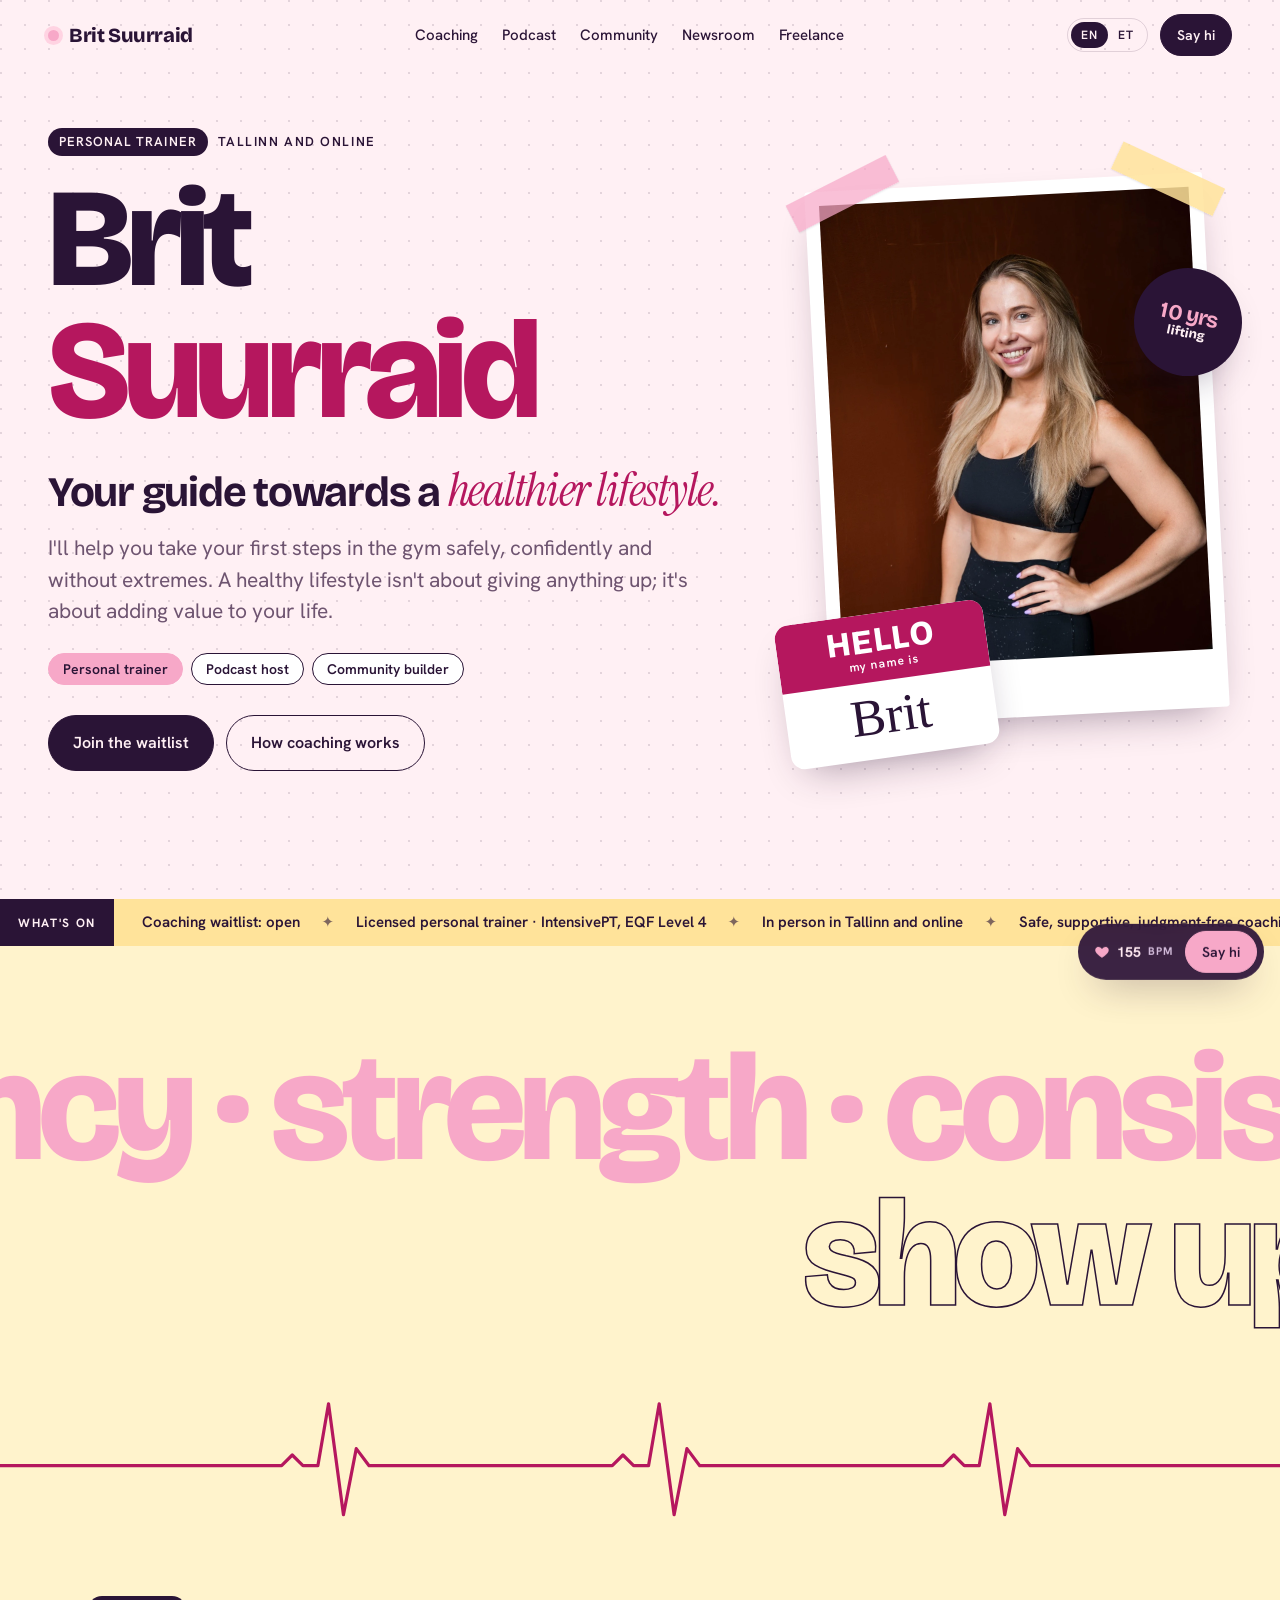
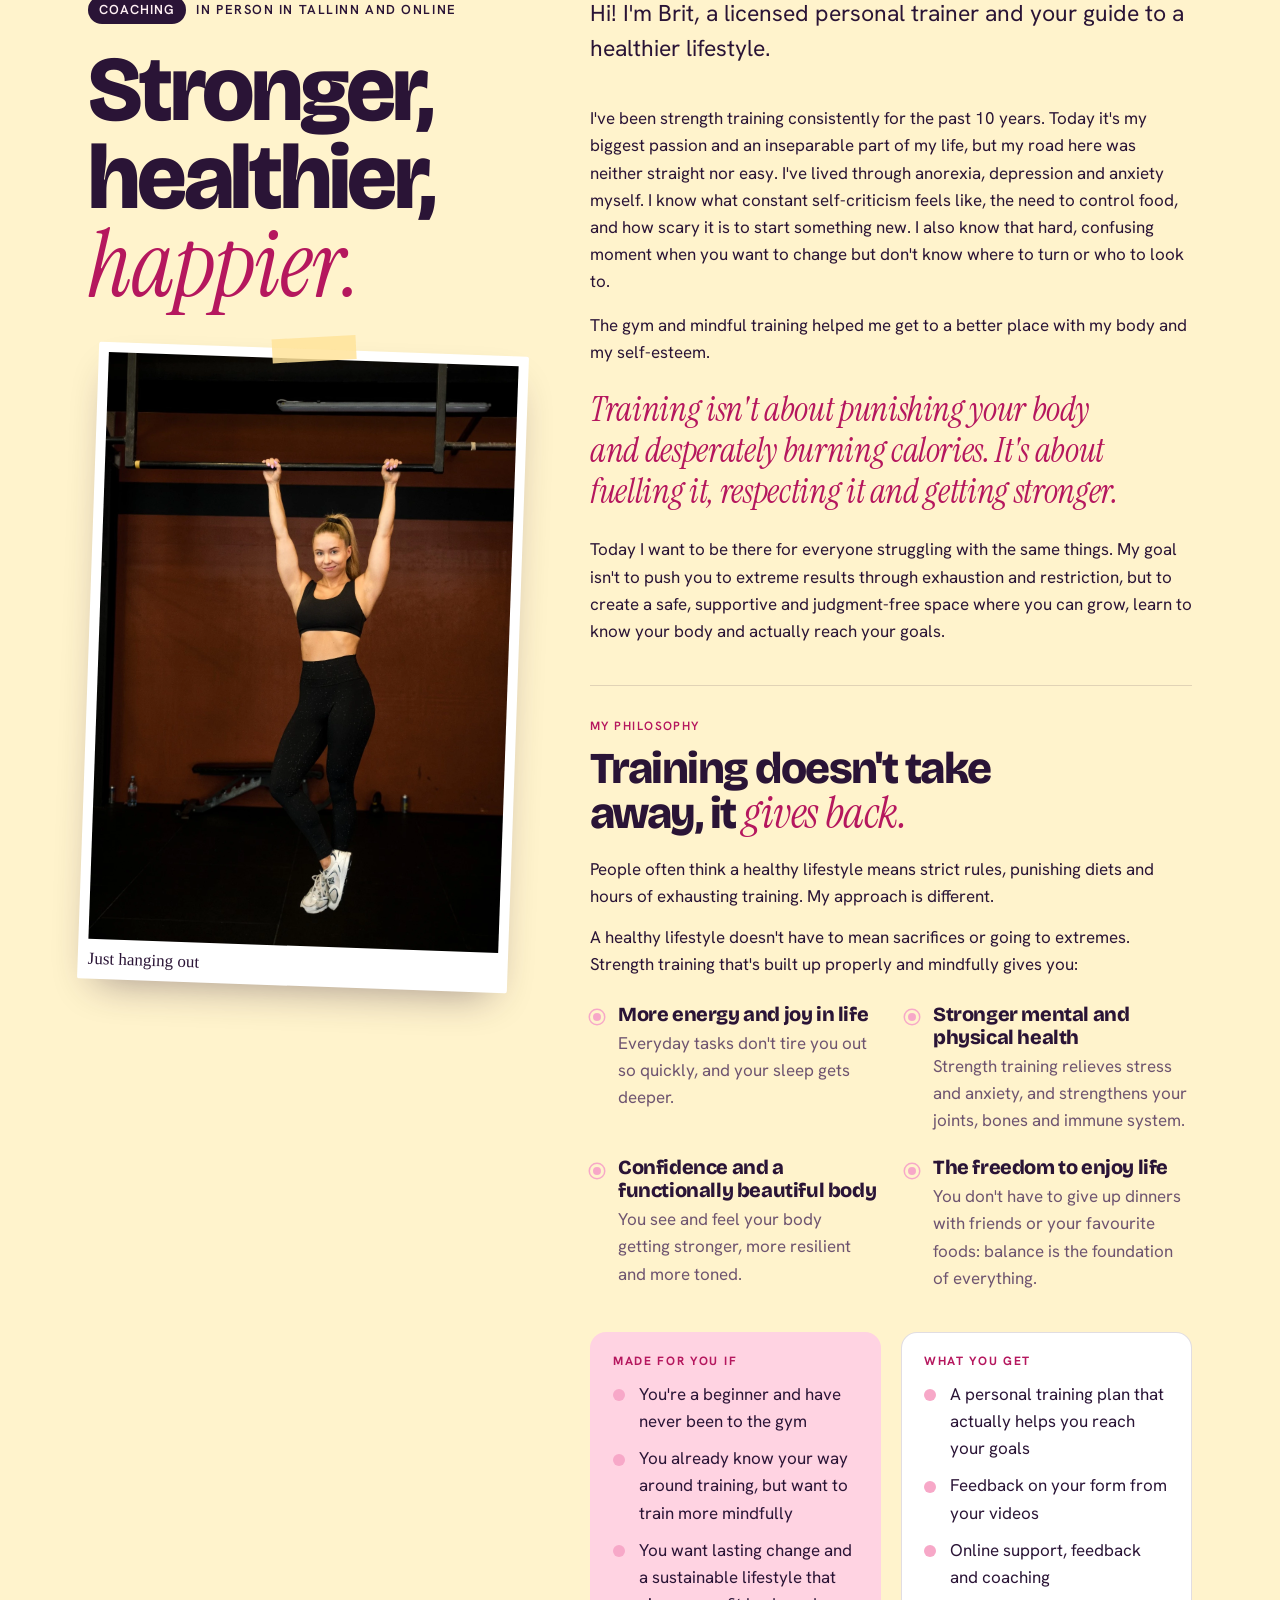
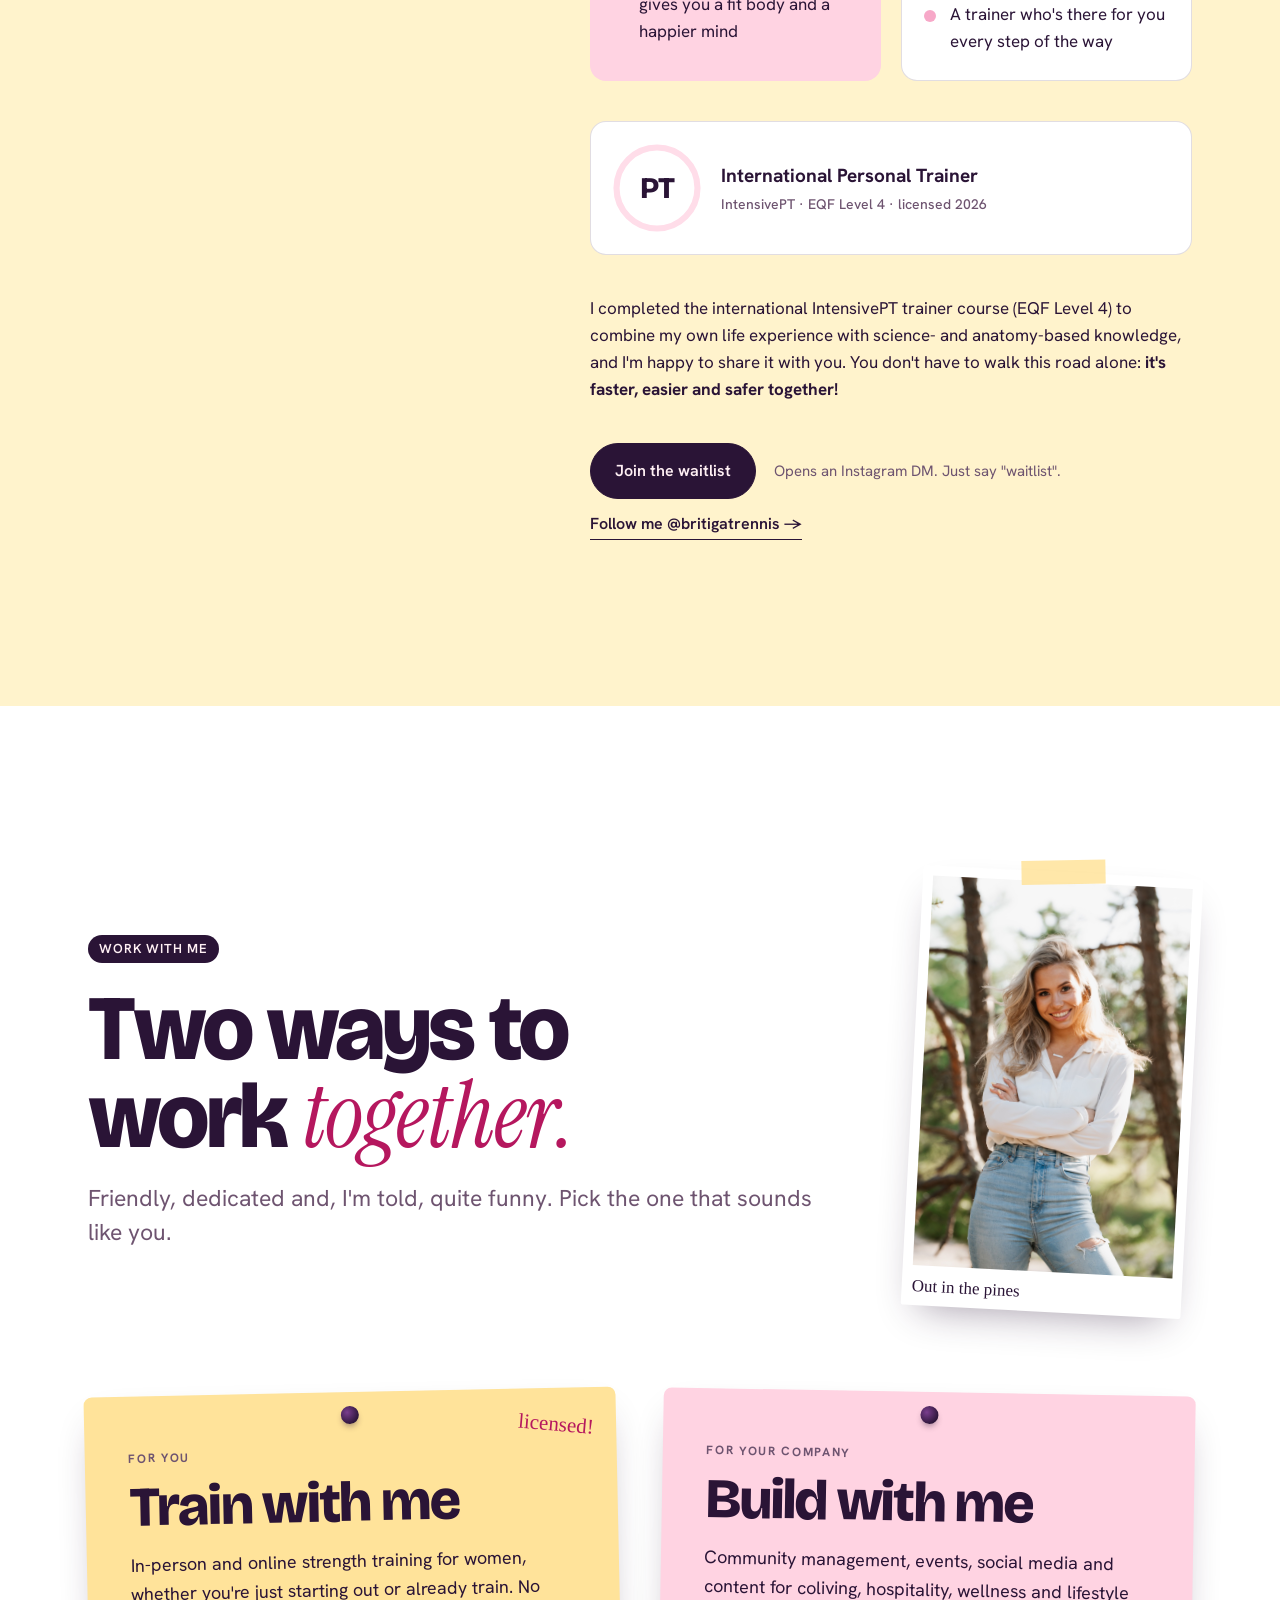
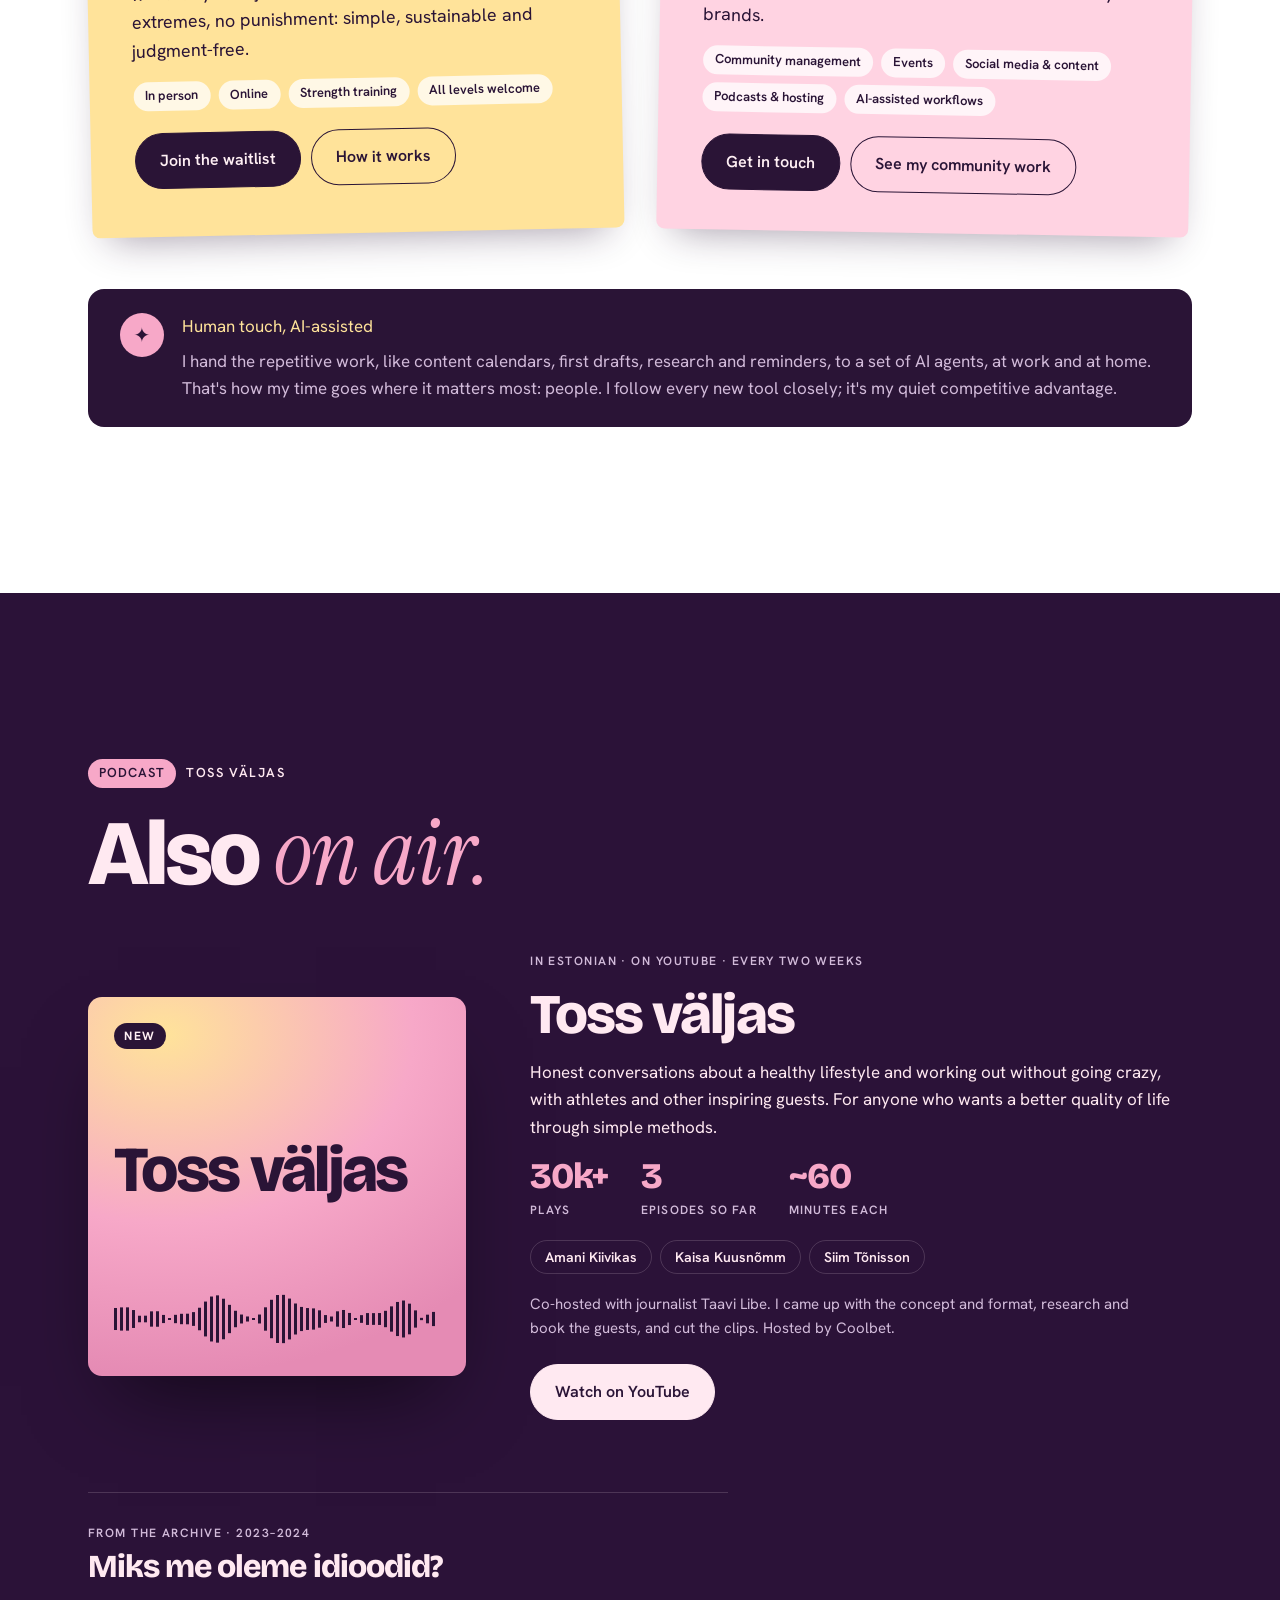
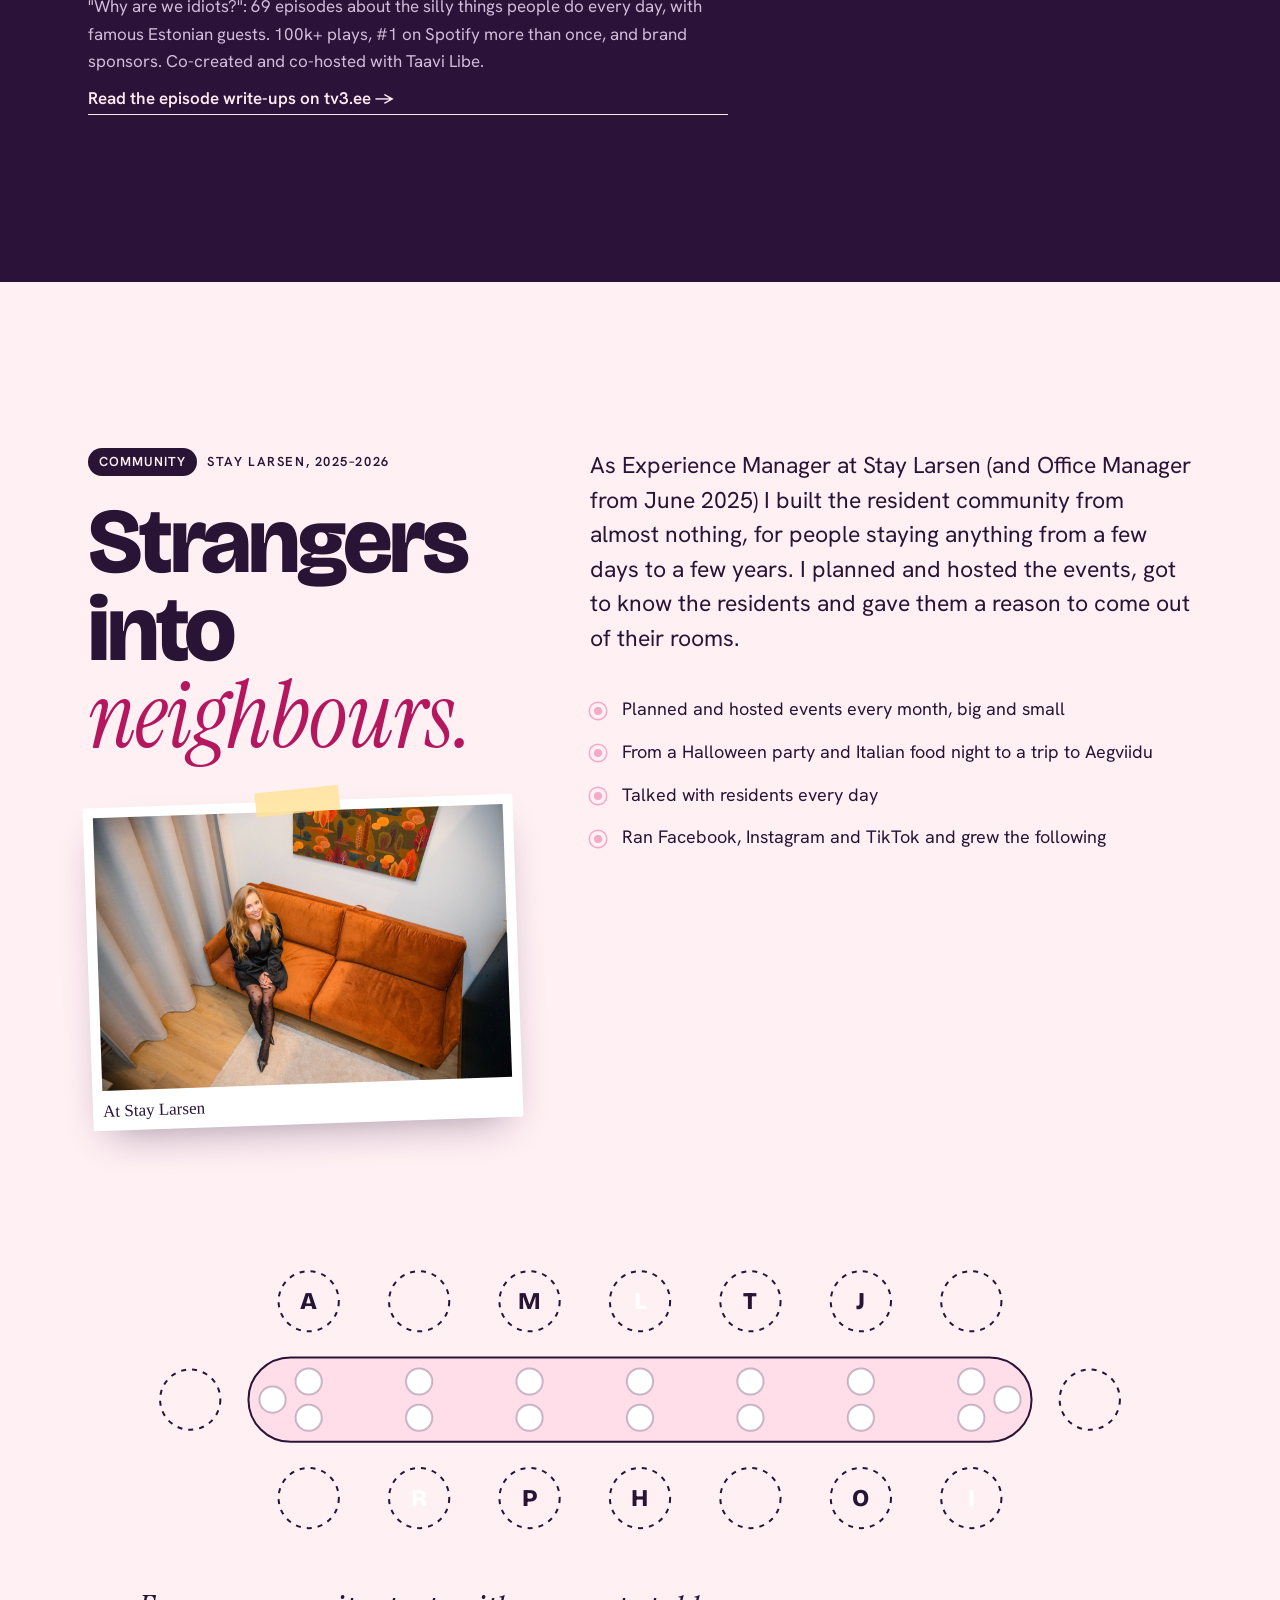
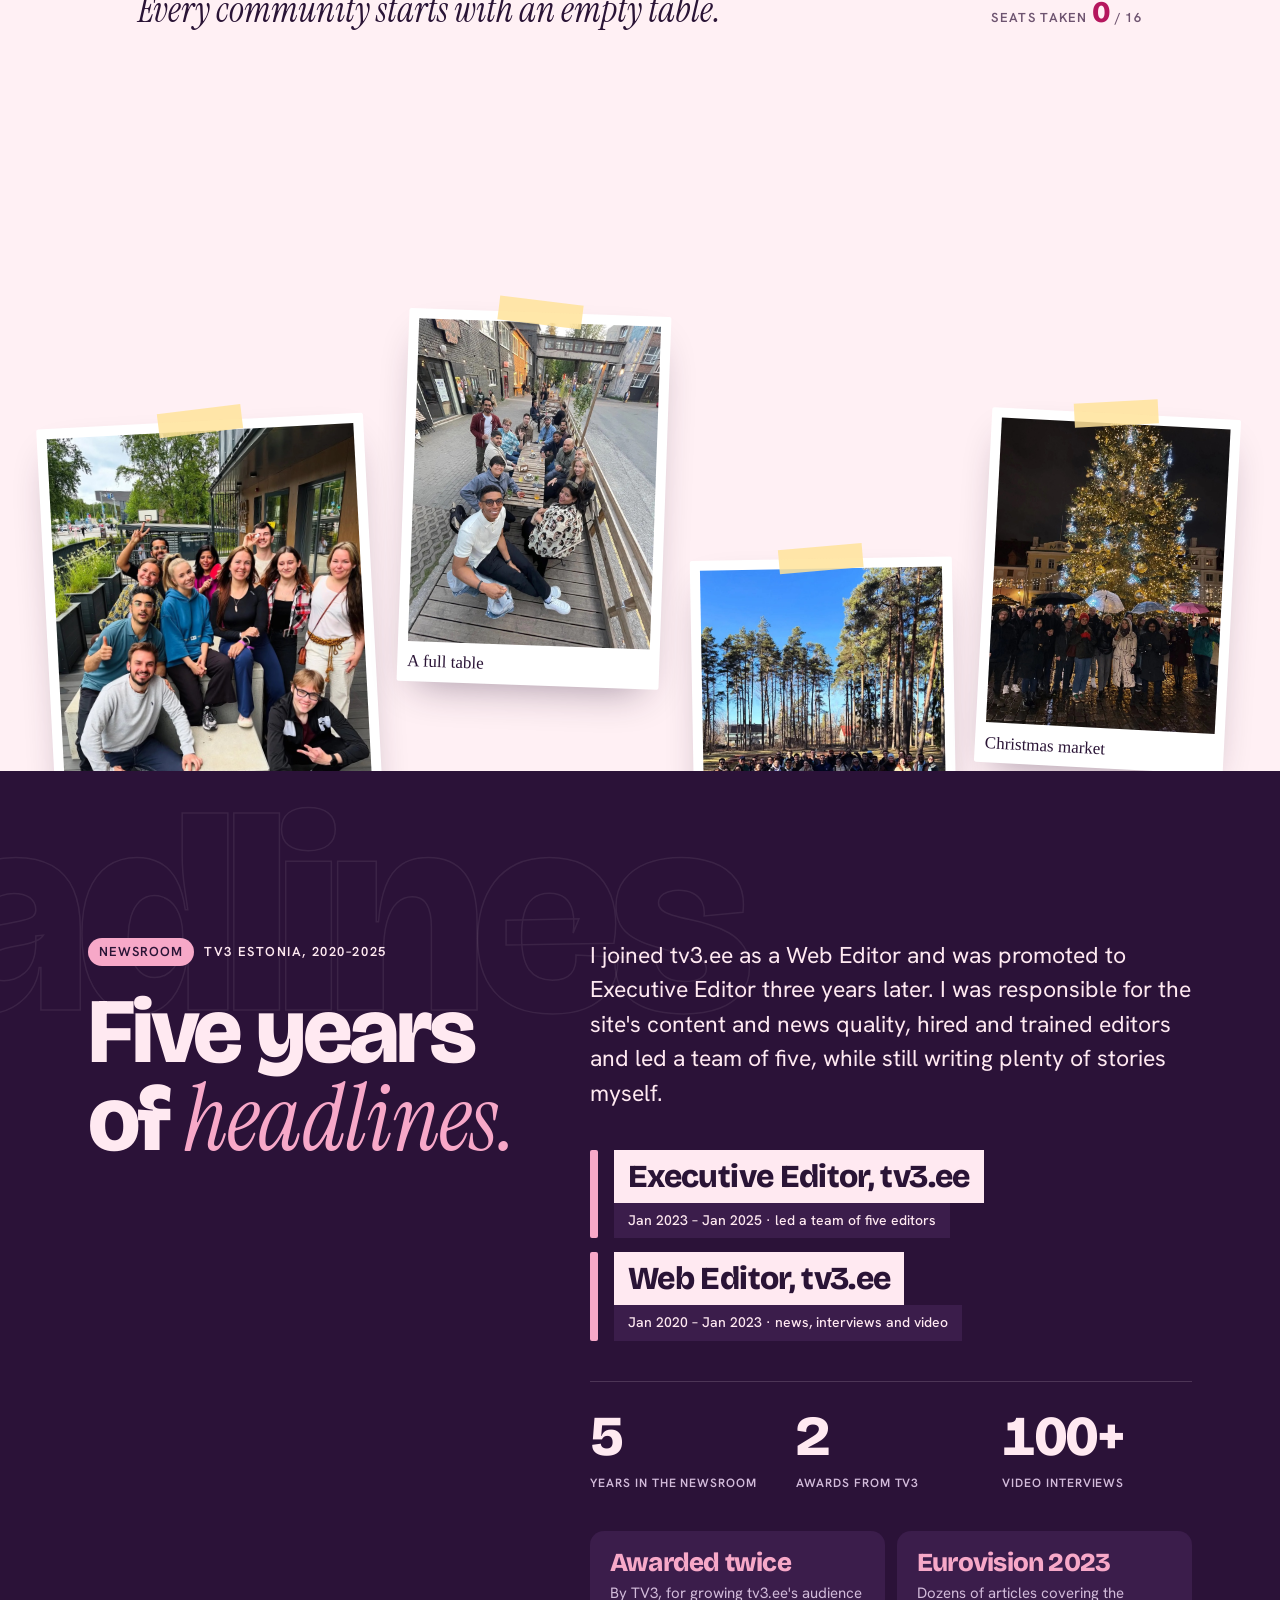
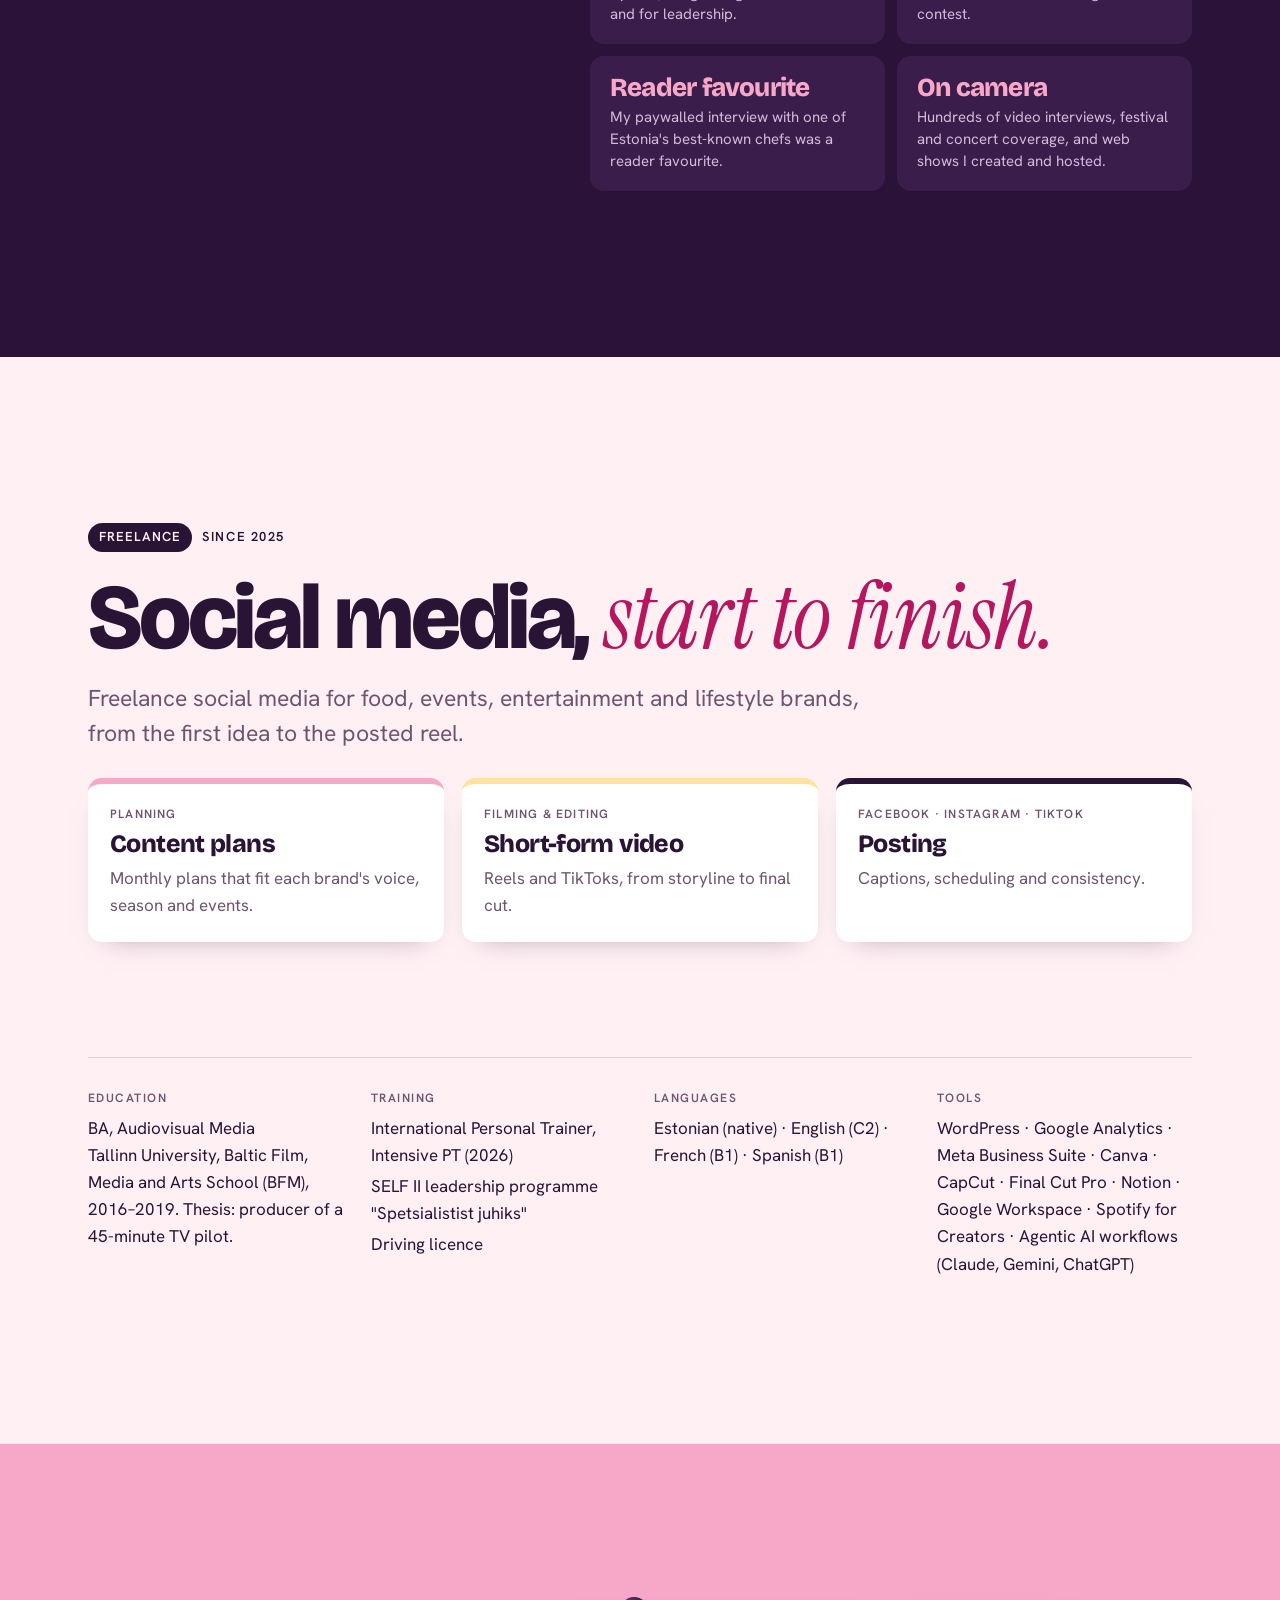
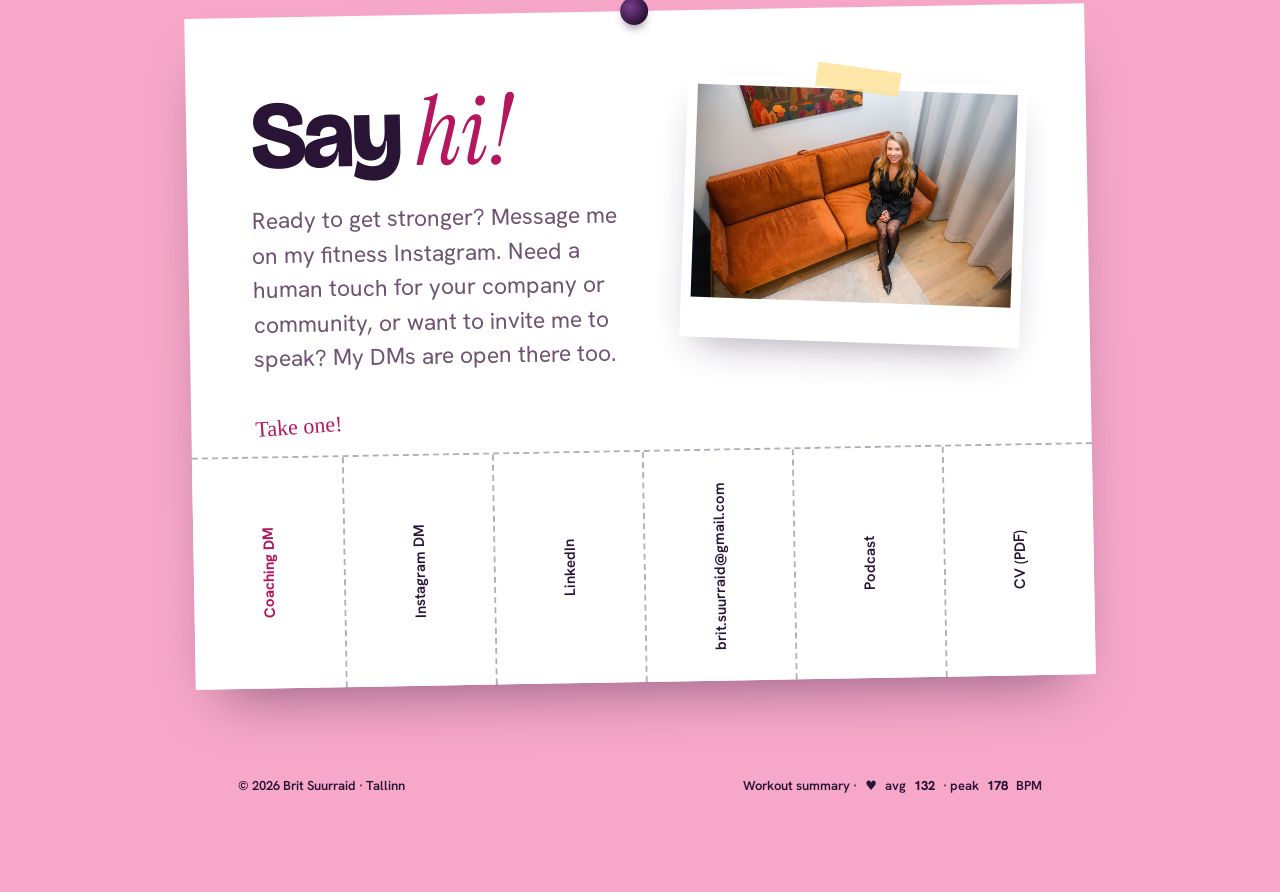
==== commit ac65f042: "Add the forest portrait beside the Two ways heading; bump assets to v=4" ====
--- a/index.html
+++ b/index.html
@@ -44,7 +44,7 @@
   <link rel="preconnect" href="https://fonts.googleapis.com">
   <link rel="preconnect" href="https://fonts.gstatic.com" crossorigin>
   <link rel="stylesheet" href="https://fonts.googleapis.com/css2?family=Bricolage+Grotesque:opsz,wght@12..96,700..800&family=Hanken+Grotesk:wght@400;500;600;700&family=Instrument+Serif:ital@1&family=Permanent+Marker&display=swap">
-  <link rel="stylesheet" href="/styles.css?v=3">
+  <link rel="stylesheet" href="/styles.css?v=4">
 
   <script type="application/ld+json">
   {
@@ -215,11 +215,14 @@
     <!-- ============ TWO WAYS TO WORK TOGETHER ============ -->
     <section class="chapter work" id="work" aria-labelledby="h-work">
       <div class="wrap">
-        <header class="work-head reveal">
-          <p class="eyebrow"><span class="tag">Work with me</span></p>
-          <h2 id="h-work" class="display">Two ways to work <em class="serif">together.</em></h2>
-          <p class="lead">Friendly, dedicated and, I'm told, quite funny. Pick the one that sounds like you.</p>
-        </header>
+        <div class="work-top">
+          <header class="work-head reveal">
+            <p class="eyebrow"><span class="tag">Work with me</span></p>
+            <h2 id="h-work" class="display">Two ways to work <em class="serif">together.</em></h2>
+            <p class="lead">Friendly, dedicated and, I'm told, quite funny. Pick the one that sounds like you.</p>
+          </header>
+          <figure class="work-photo reveal" style="--d:1"><div class="pola" style="--r:3deg; --tr:-4deg"><img src="/assets/brit-portrait.jpg" width="1101" height="1652" alt="Brit Suurraid, smiling, arms crossed, in a pine forest" loading="lazy" decoding="async"><figcaption>Out in the pines</figcaption></div></figure>
+        </div>
         <div class="fork">
           <article class="fork-card reveal" style="--r:-1.2deg; --c: var(--butter)">
             <span class="scribble" aria-hidden="true">licensed!</span>
@@ -431,6 +434,6 @@
     <a class="btn" href="#contact">Say hi</a>
   </div>
 
-  <script src="/main.js?v=3" defer onerror="document.documentElement.classList.remove('js')"></script>
+  <script src="/main.js?v=4" defer onerror="document.documentElement.classList.remove('js')"></script>
 </body>
 </html>
--- a/styles.css
+++ b/styles.css
@@ -190,7 +190,10 @@
 
 /* two ways to work with me: big pinned cards */
 .work { background: var(--paper); }
-.work-head { max-width: 860px; margin-bottom: clamp(44px, 6vw, 68px); }
+.work-top { display: grid; gap: 48px; margin-bottom: clamp(56px, 7vw, 80px); }
+@media (min-width: 880px) { .work-top { grid-template-columns: minmax(0, 1fr) 280px; gap: 64px; align-items: center; } }
+.work-head { max-width: 860px; }
+.work-photo { margin: 0; width: min(100%, 280px); }
 .work-head .lead { margin-top: 20px; color: var(--muted-ink); }
 .fork { display: grid; grid-template-columns: minmax(0, 1fr); gap: 32px; }
 @media (min-width: 880px) { .fork { grid-template-columns: repeat(2, minmax(0, 1fr)); gap: 40px; } }
